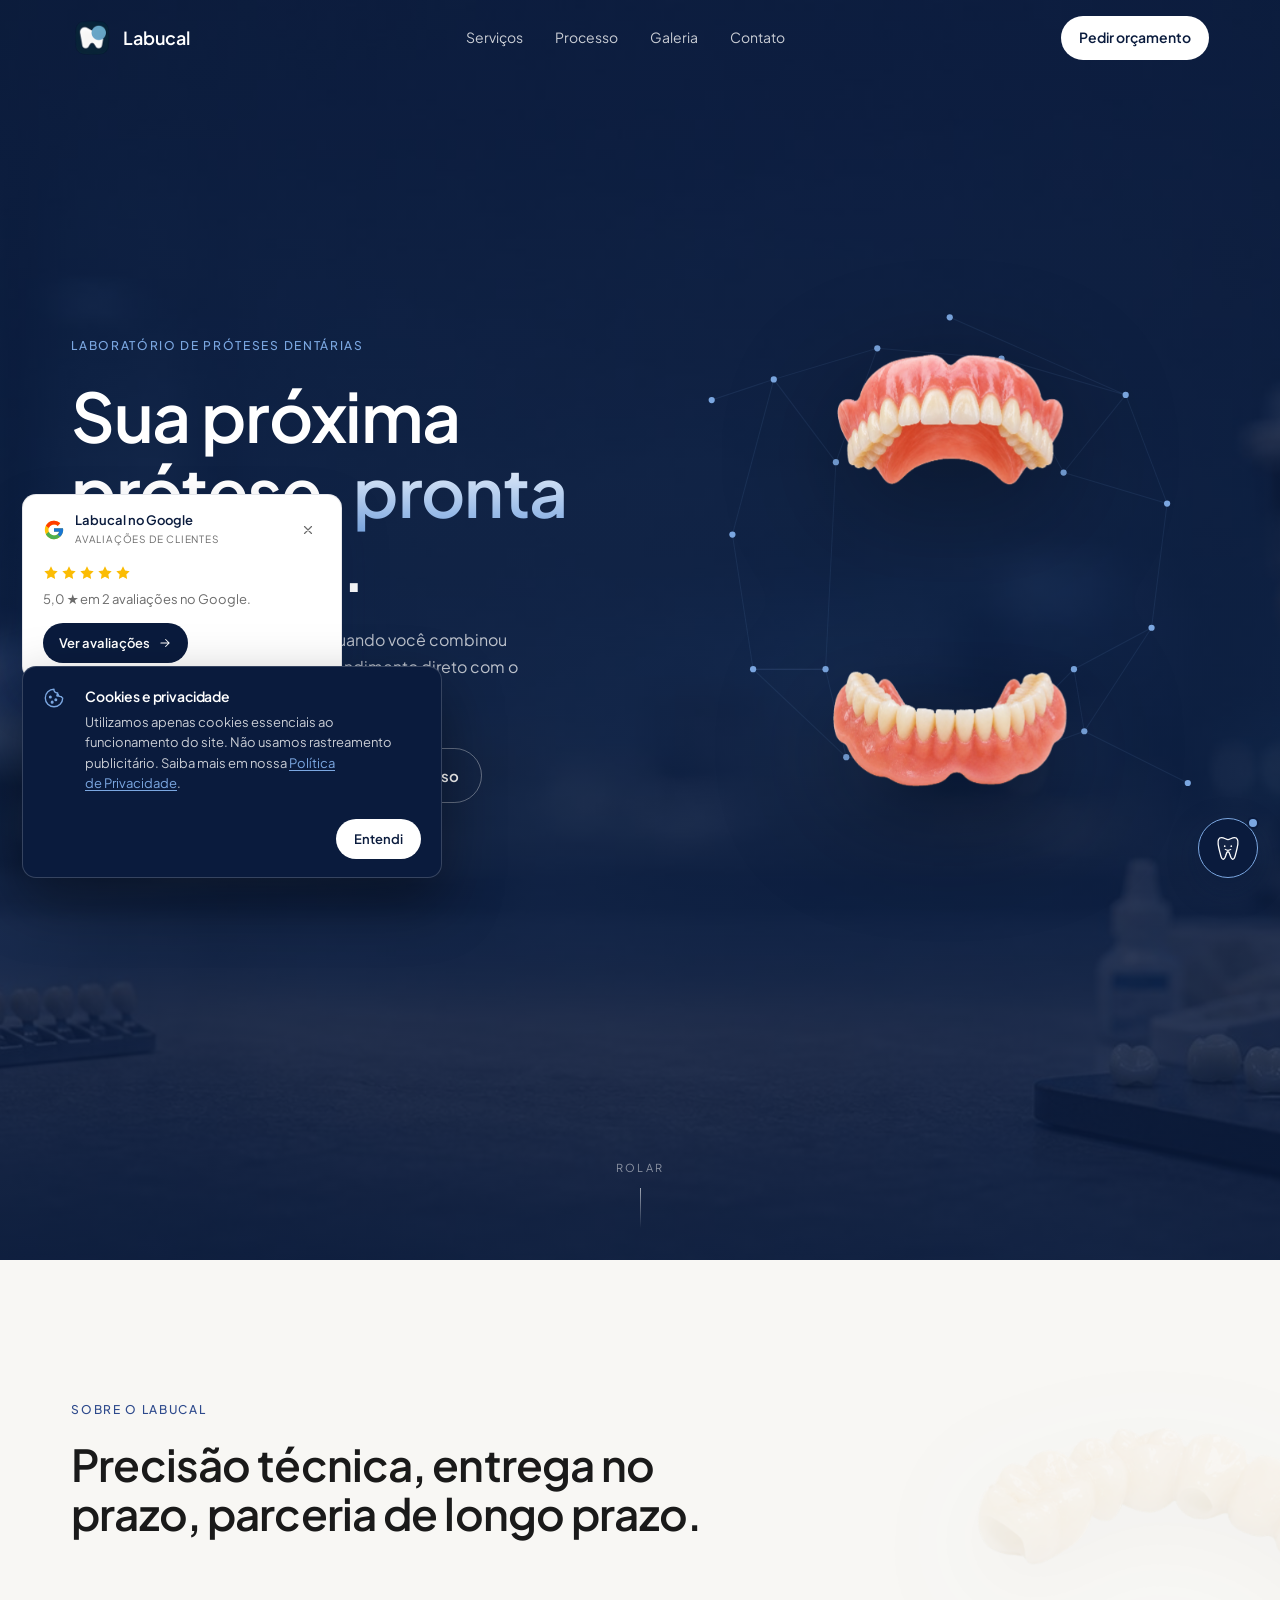
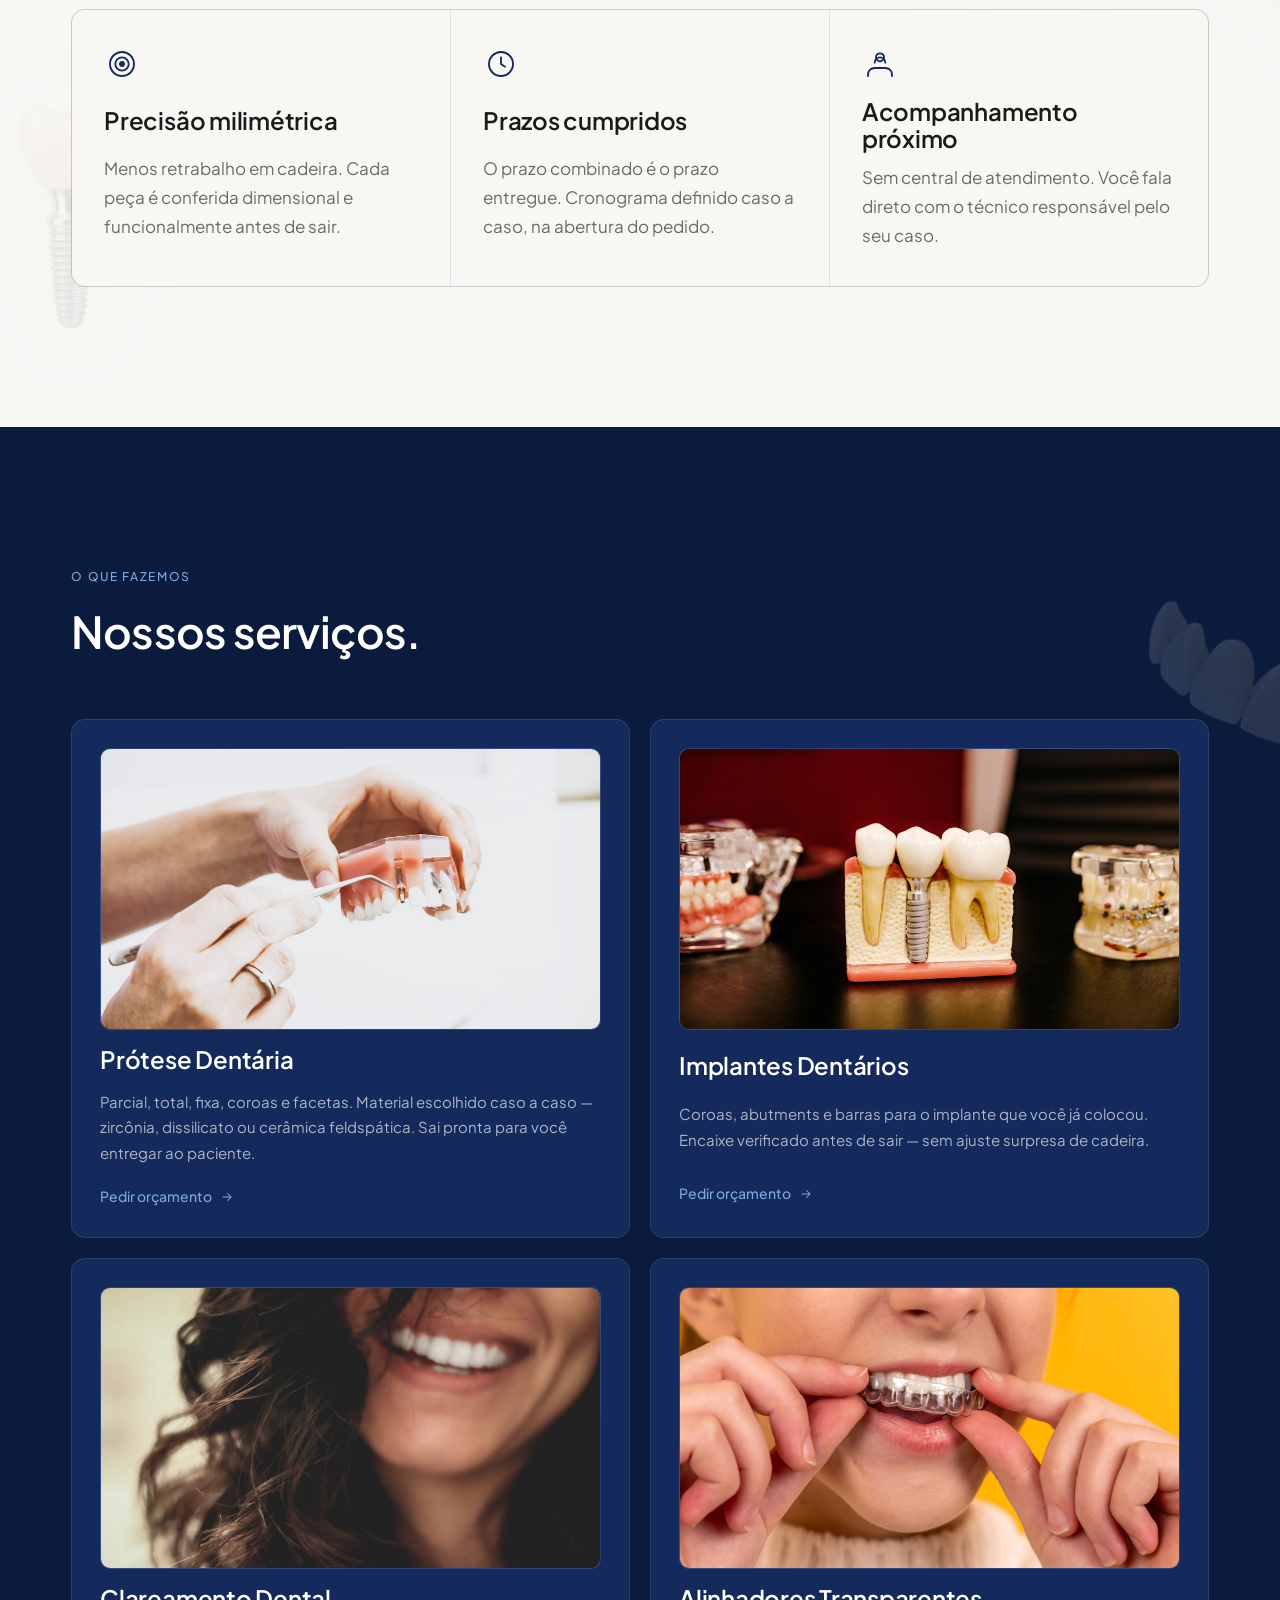
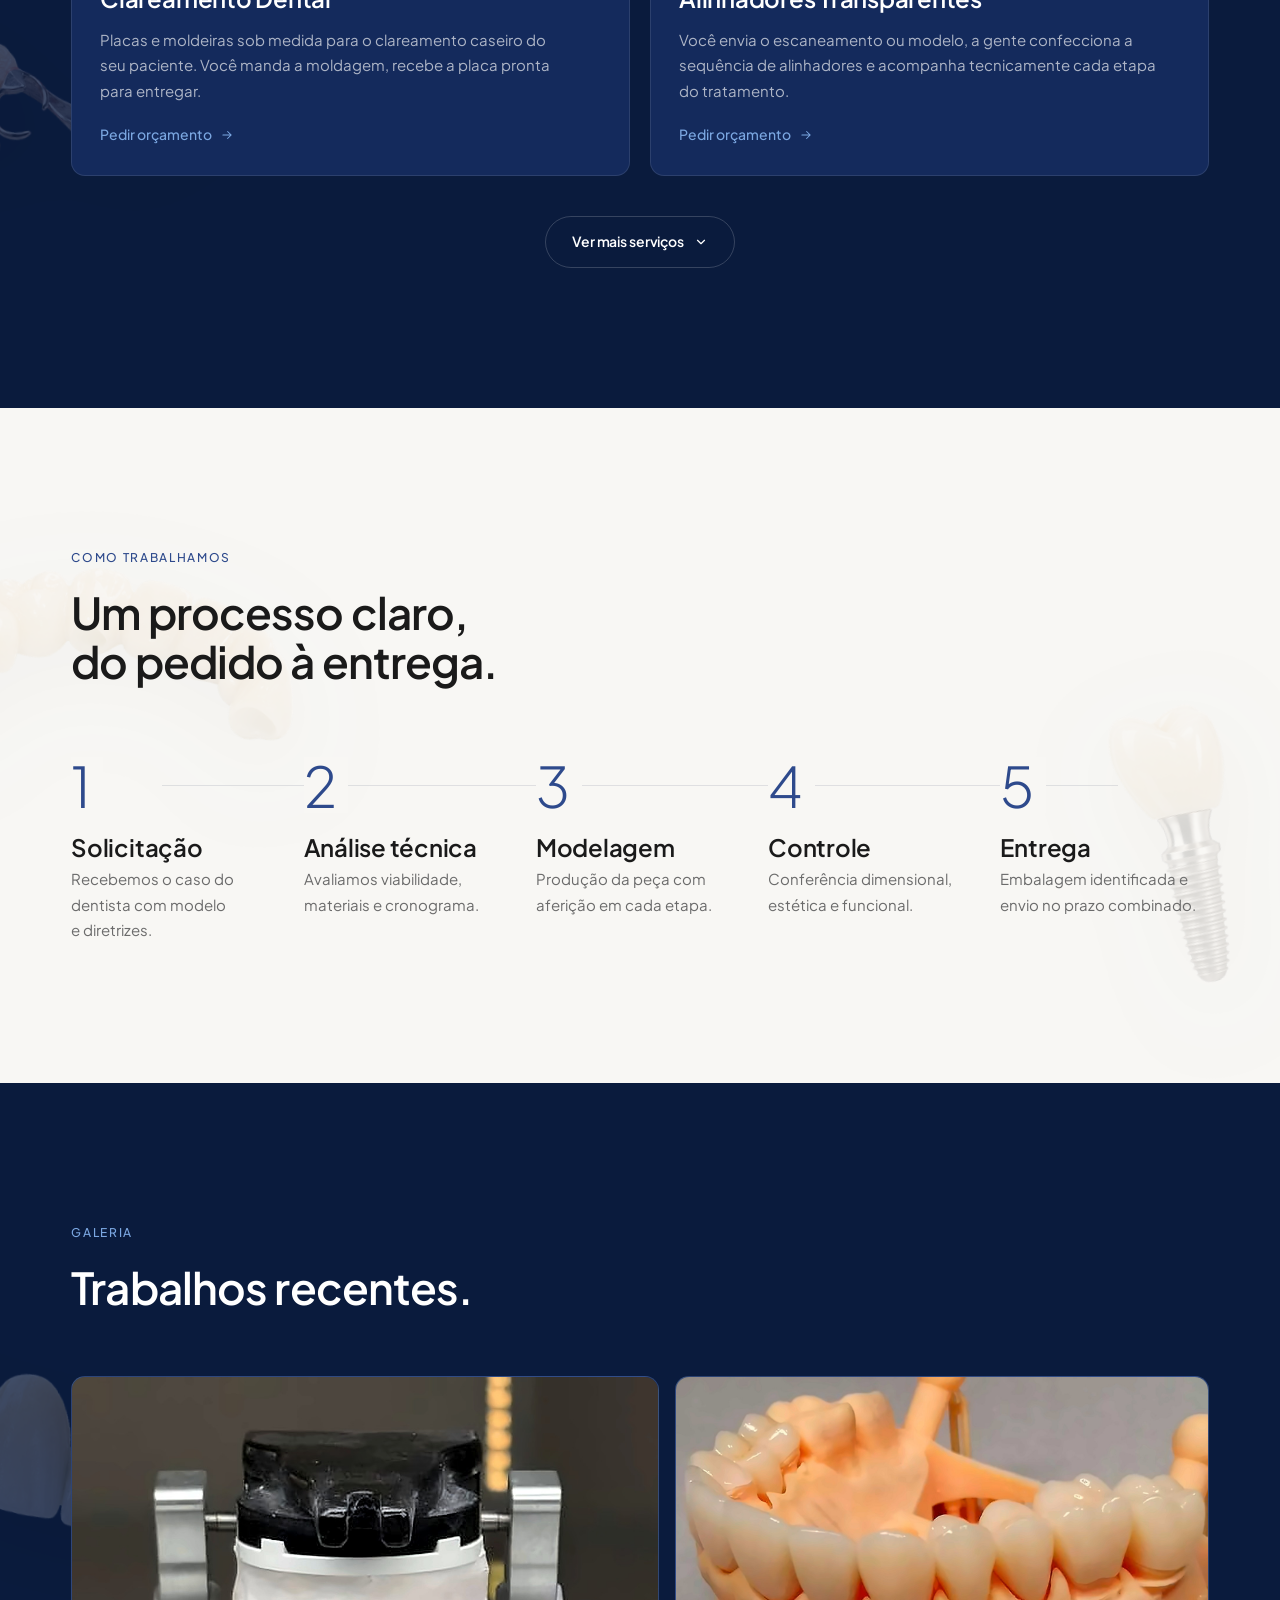
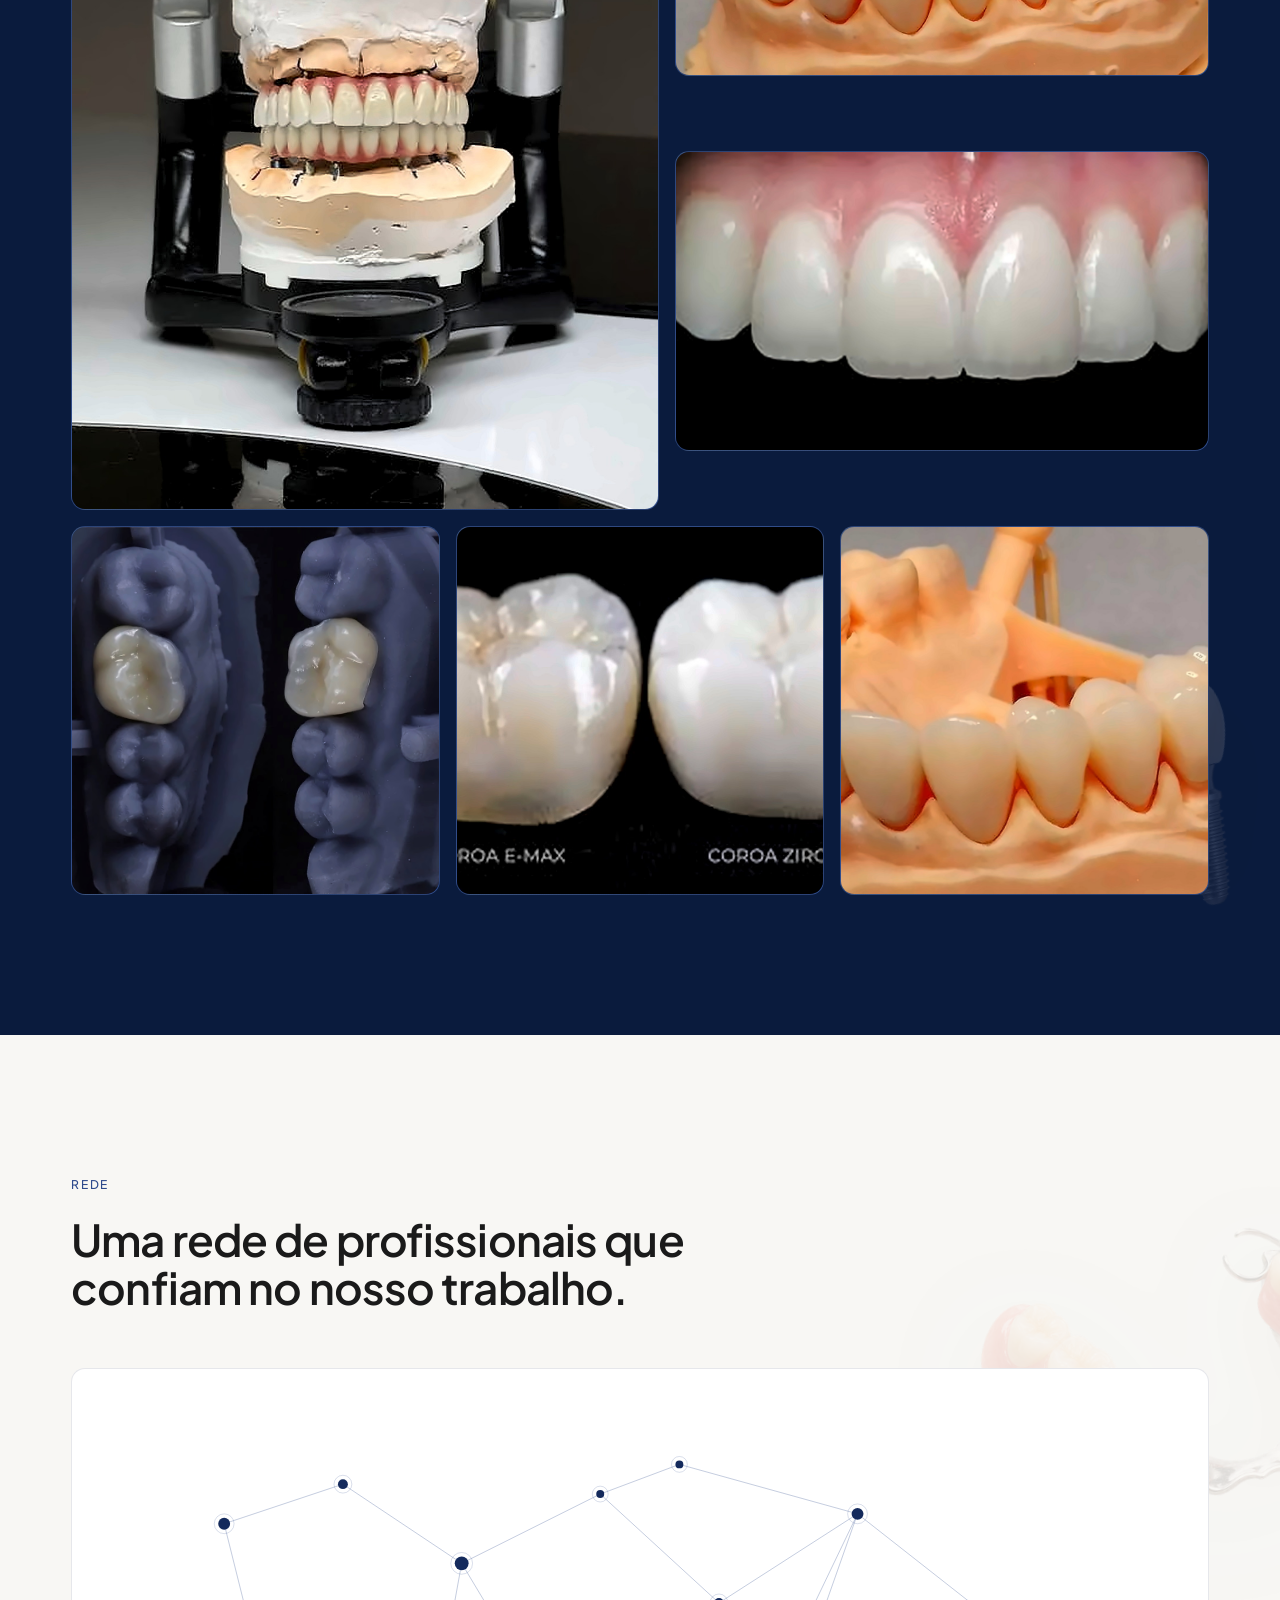
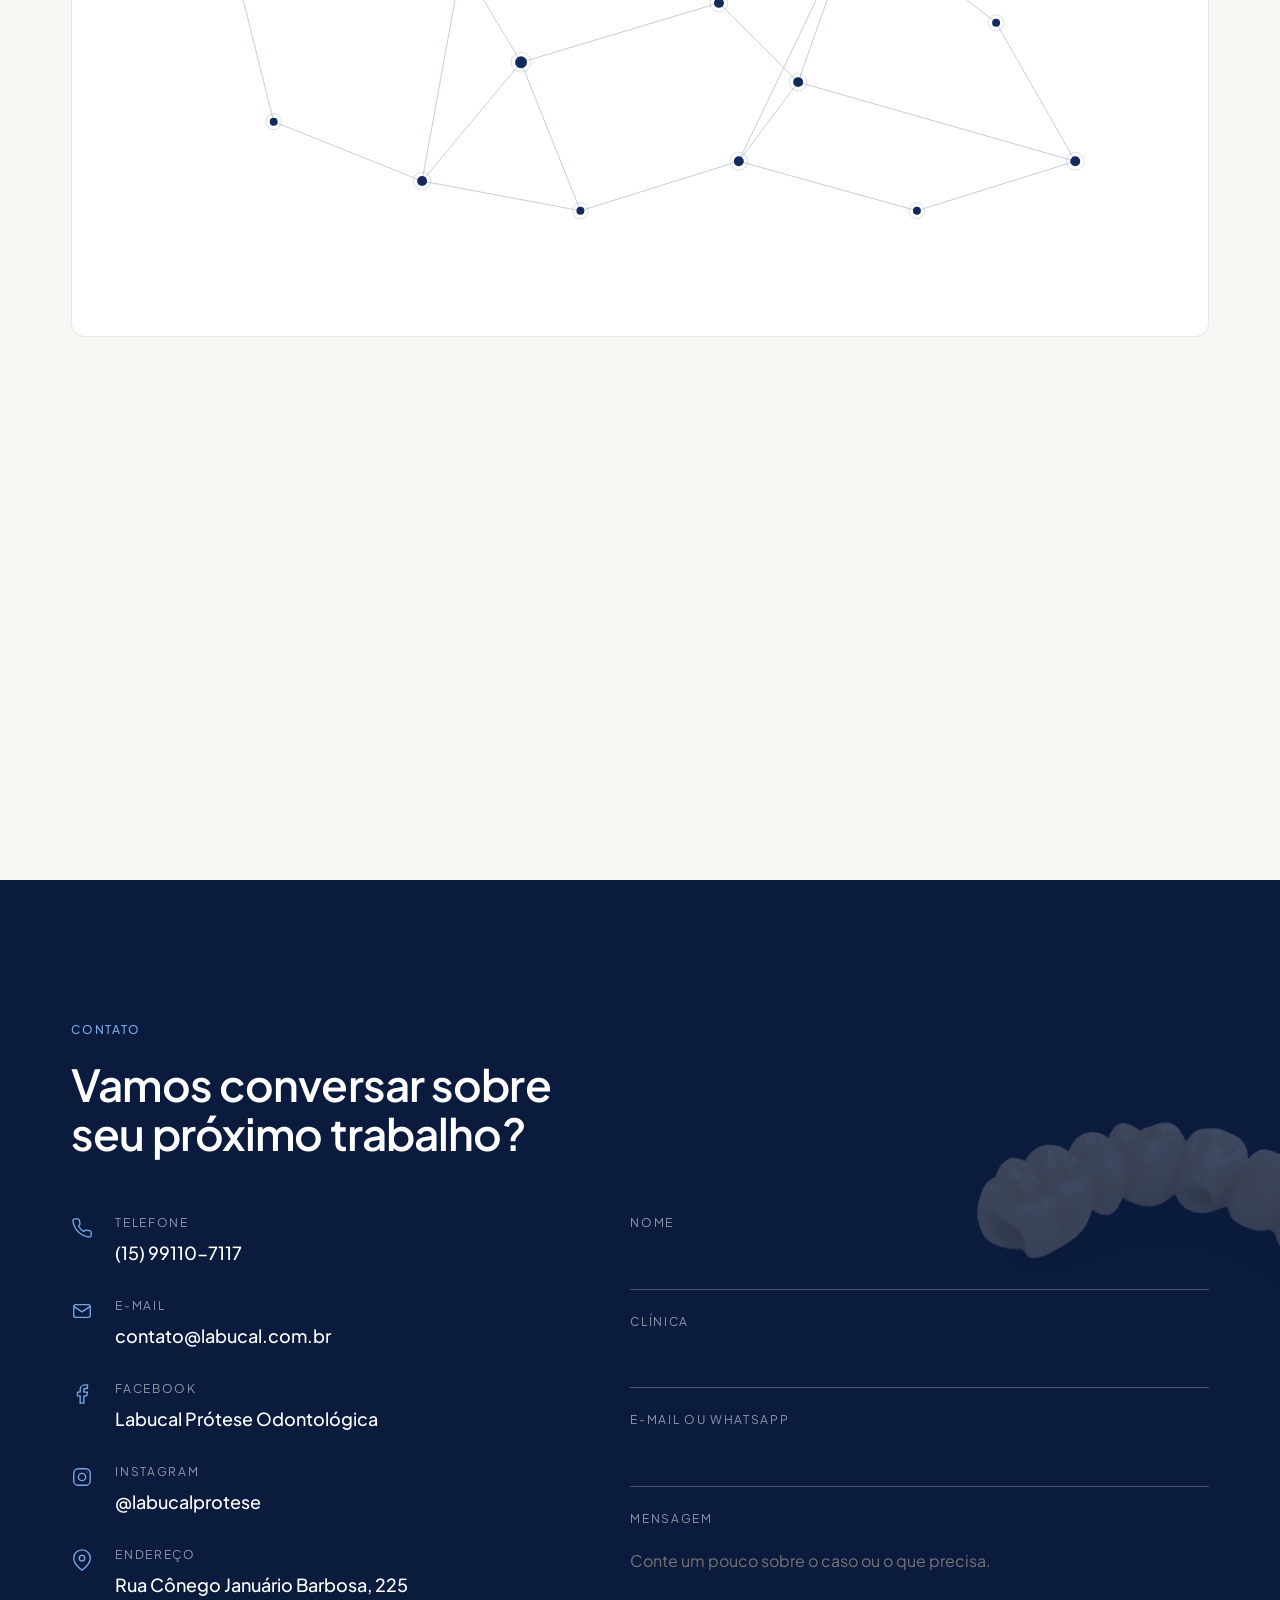
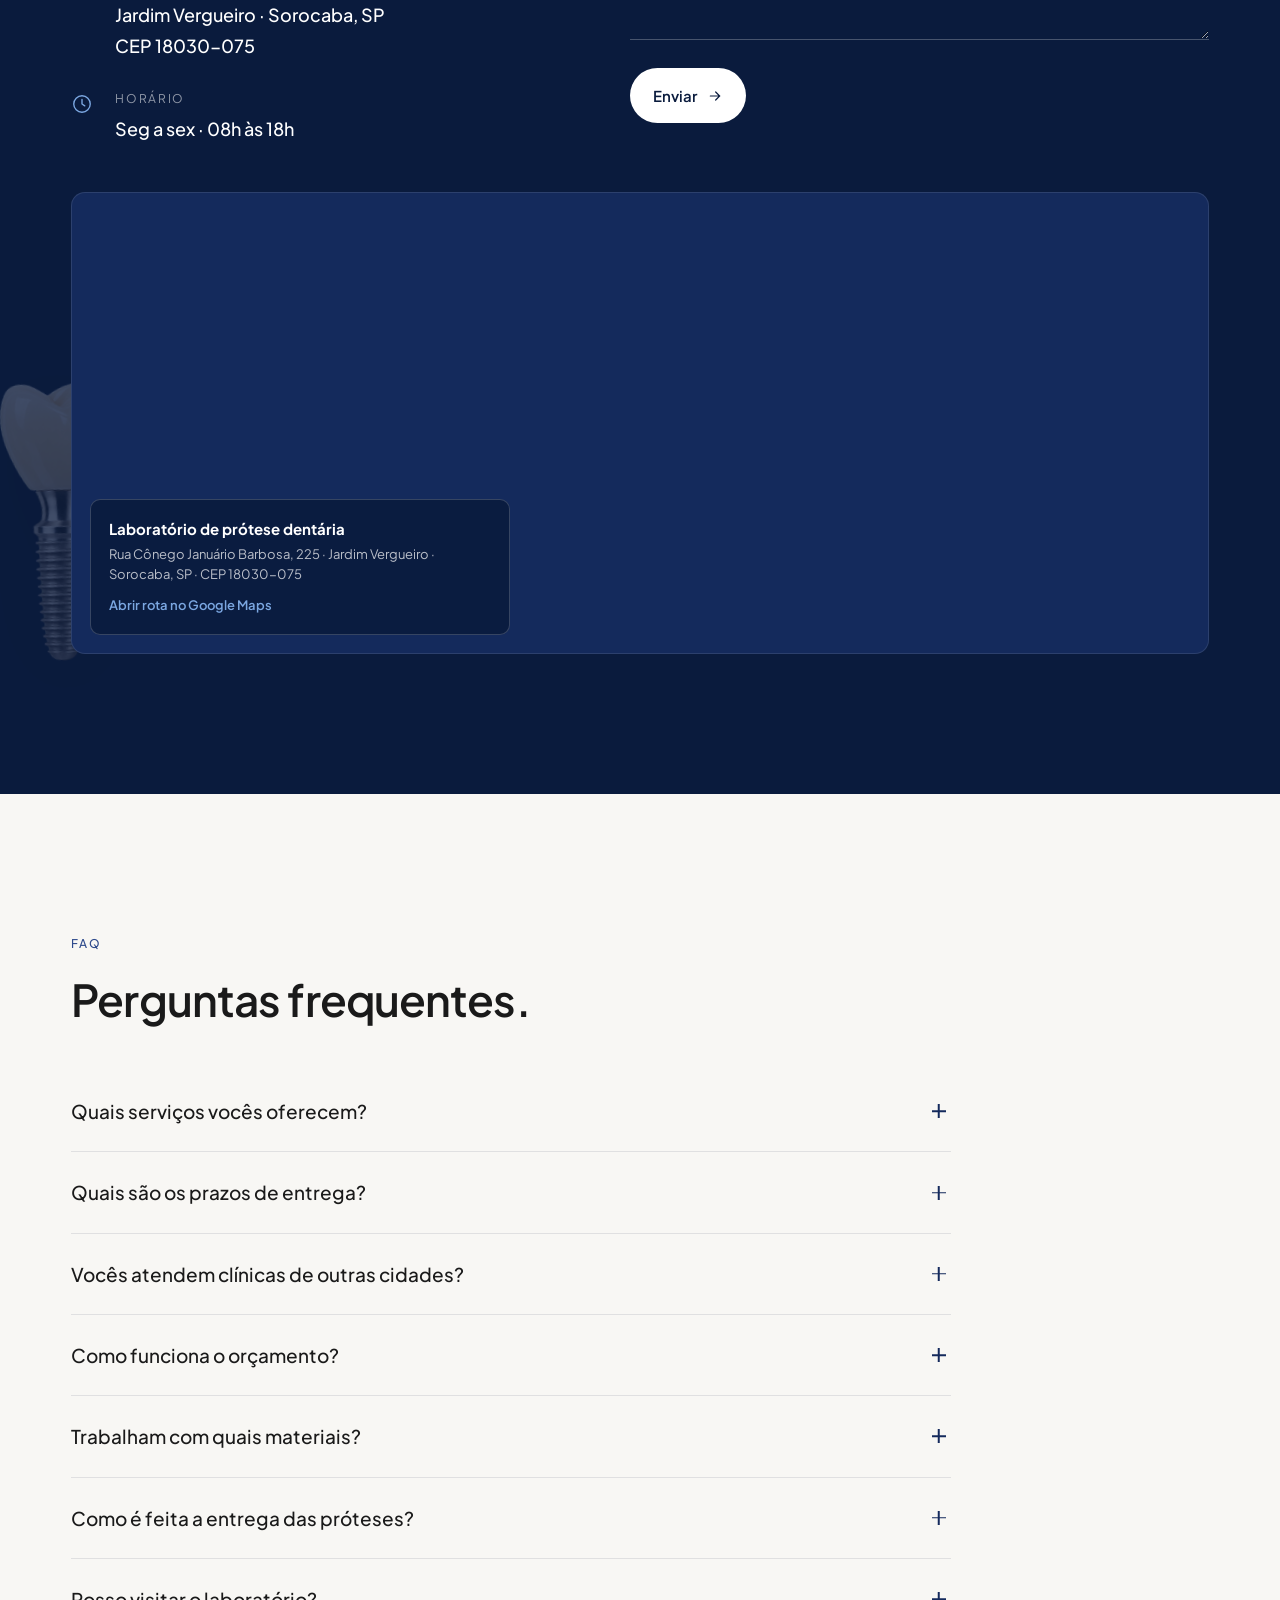
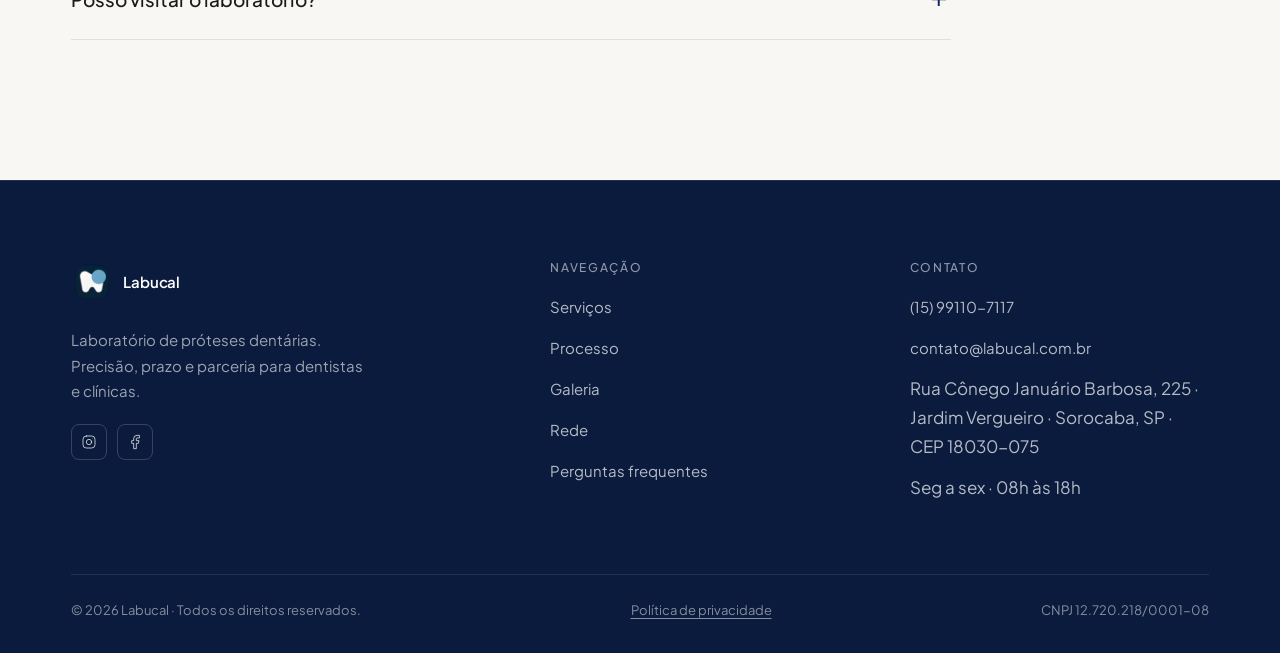
==== index.html @ 11da97c5 "style: afinar scrollbar da janela para 8px, discreto em fundo claro e escuro Co-Authored-By: Claude " ====
<!doctype html>
<html lang="pt-BR">
<head>
<meta charset="utf-8" />
<meta name="viewport" content="width=device-width, initial-scale=1" />
<title>Laboratório de Prótese Dentária em Sorocaba/SP | Labucal</title>
<meta name="description" content="Laboratório de prótese dentária em Sorocaba/SP. Próteses, implantes, clareamento e alinhadores transparentes para dentistas e clínicas. Prazos cumpridos e precisão milimétrica." />
<link rel="canonical" href="https://labucal.pages.dev/" />
<meta name="theme-color" content="#0A1B3D" />
<meta name="color-scheme" content="light" />

<link rel="preconnect" href="https://labucal-gemini-proxy.keanukeanom.workers.dev" crossorigin />

<!-- Open Graph -->
<meta property="og:type" content="website" />
<meta property="og:site_name" content="Labucal" />
<meta property="og:title" content="Laboratório de Prótese Dentária em Sorocaba/SP | Labucal" />
<meta property="og:description" content="Próteses, implantes, clareamento e alinhadores transparentes para dentistas e clínicas. Prazos cumpridos e precisão milimétrica." />
<meta property="og:url" content="https://labucal.pages.dev/" />
<meta property="og:image" content="https://labucal.pages.dev/assets/labucal-images/service-protese.jpg" />
<meta property="og:image:width" content="900" />
<meta property="og:image:height" content="600" />
<meta property="og:locale" content="pt_BR" />

<!-- Twitter Cards -->
<meta name="twitter:card" content="summary_large_image" />
<meta name="twitter:title" content="Laboratório de Prótese Dentária em Sorocaba/SP | Labucal" />
<meta name="twitter:description" content="Próteses, implantes, clareamento e alinhadores transparentes para dentistas e clínicas." />
<meta name="twitter:image" content="https://labucal.pages.dev/assets/labucal-images/service-protese.jpg" />

<!-- Structured data: LocalBusiness / Dental Laboratory -->
<script type="application/ld+json">
{
  "@context": "https://schema.org",
  "@type": ["MedicalBusiness", "ProfessionalService"],
  "name": "Labucal",
  "description": "Laboratório de prótese dentária em Sorocaba/SP. Próteses, implantes, clareamento e alinhadores transparentes para dentistas e clínicas.",
  "url": "https://labucal.pages.dev/",
  "logo": "https://labucal.pages.dev/assets/brand/labucal-logo-192.png",
  "image": "https://labucal.pages.dev/assets/labucal-images/service-protese.jpg",
  "telephone": "+55-15-99110-7117",
  "email": "contato@labucal.com.br",
  "address": {
    "@type": "PostalAddress",
    "streetAddress": "Rua Cônego Januário Barbosa, 225",
    "addressLocality": "Sorocaba",
    "addressRegion": "SP",
    "postalCode": "18030-075",
    "addressCountry": "BR"
  },
  "geo": {
    "@type": "GeoCoordinates",
    "latitude": -23.5084267,
    "longitude": -47.4584548
  },
  "openingHoursSpecification": [{
    "@type": "OpeningHoursSpecification",
    "dayOfWeek": ["Monday", "Tuesday", "Wednesday", "Thursday", "Friday"],
    "opens": "08:00",
    "closes": "18:00"
  }],
  "areaServed": [
    { "@type": "City", "name": "Sorocaba" },
    { "@type": "State", "name": "São Paulo" },
    { "@type": "Country", "name": "Brasil" }
  ],
  "sameAs": [
    "https://www.facebook.com/labucalprotese",
    "https://www.instagram.com/labucalprotese/"
  ],
  "aggregateRating": {
    "@type": "AggregateRating",
    "ratingValue": "5.0",
    "reviewCount": "2",
    "bestRating": "5",
    "worstRating": "1"
  }
}
</script>

<!-- Structured data: FAQPage -->
<script type="application/ld+json">
{
  "@context": "https://schema.org",
  "@type": "FAQPage",
  "mainEntity": [
    {
      "@type": "Question",
      "name": "Quais serviços vocês oferecem?",
      "acceptedAnswer": {
        "@type": "Answer",
        "text": "Prótese dentária (parcial, total e fixa, coroas e facetas), componentes protéticos sobre implantes já instalados, placas e moldeiras para clareamento caseiro, e alinhadores transparentes. Todos os serviços são executados sob prescrição do dentista. Atendemos exclusivamente profissionais autônomos (CPF) e clínicas (CNPJ) — não atendemos pacientes diretamente."
      }
    },
    {
      "@type": "Question",
      "name": "Quais são os prazos de entrega?",
      "acceptedAnswer": {
        "@type": "Answer",
        "text": "O prazo depende do tipo de serviço. Coroas unitárias saem em 5 a 7 dias úteis; reabilitações completas, entre 15 e 25 dias. Para alinhadores e placas de clareamento, definimos o cronograma após análise do caso. O prazo é sempre combinado caso a caso na abertura do pedido."
      }
    },
    {
      "@type": "Question",
      "name": "Vocês atendem clínicas de outras cidades?",
      "acceptedAnswer": {
        "@type": "Answer",
        "text": "Sim. Operamos a partir de Sorocaba, SP. Atendemos todo o estado e demais capitais brasileiras por logística rastreada, com seguro e prazo de envio acordado na abertura do pedido."
      }
    },
    {
      "@type": "Question",
      "name": "Como funciona o orçamento?",
      "acceptedAnswer": {
        "@type": "Answer",
        "text": "Após o envio do caso, retornamos em até 24h com proposta detalhada: material, etapas, prazo e valor. Sem custo de avaliação."
      }
    },
    {
      "@type": "Question",
      "name": "Trabalham com quais materiais?",
      "acceptedAnswer": {
        "@type": "Answer",
        "text": "Zircônia, dissilicato de lítio, cerâmica feldspática, resinas de alta performance e ligas metálicas certificadas. Indicamos o ideal para cada caso."
      }
    },
    {
      "@type": "Question",
      "name": "Como é feita a entrega das próteses?",
      "acceptedAnswer": {
        "@type": "Answer",
        "text": "Embalagem identificada com etiqueta do caso, transportadora parceira e código de rastreio enviado por WhatsApp. Em Sorocaba e região, entrega própria sob demanda."
      }
    },
    {
      "@type": "Question",
      "name": "Posso visitar o laboratório?",
      "acceptedAnswer": {
        "@type": "Answer",
        "text": "Claro. Recebemos profissionais com agendamento prévio para conhecer o espaço, os equipamentos e a equipe técnica."
      }
    }
  ]
}
</script>

<link rel="icon" href="assets/brand/favicon.ico" sizes="any" />
<link rel="icon" type="image/png" sizes="32x32" href="assets/brand/favicon-32.png" />
<link rel="apple-touch-icon" href="assets/brand/apple-touch-icon.png" />

<link rel="preconnect" href="https://fonts.googleapis.com" />
<link rel="preconnect" href="https://fonts.gstatic.com" crossorigin />
<link href="https://fonts.googleapis.com/css2?family=Plus+Jakarta+Sans:wght@400;500;600&display=swap" rel="stylesheet" />

<style>
  :root {
    --ink-900: #0A1B3D;   /* azul noche base */
    --ink-800: #142A5C;   /* azul profundo */
    --ink-600: #2E4A8C;   /* azul medio */
    --ink-300: #7BA7E1;   /* azul claro acento */
    --bone:    #F8F7F4;   /* blanco hueso */
    --white:   #FFFFFF;
    --text:    #1A1A1A;
    --muted:   #6B6B6B;

    --border-dark:  rgba(255,255,255,0.10);
    --border-dark-2: rgba(255,255,255,0.18);
    --border-light: rgba(10,27,61,0.10);

    --radius: 10px;
    --radius-lg: 14px;
    --shadow-card: 0 2px 12px rgba(0,0,0,0.04);

    --ease: cubic-bezier(.22,.61,.36,1);
    --t: 240ms;

    --container: 1240px;
    --gutter: clamp(20px, 4vw, 56px);
  }

  *, *::before, *::after { box-sizing: border-box; }
  html {
    scroll-behavior: smooth;
    /* Scrollbar da janela na paleta da marca (Firefox) */
    scrollbar-width: thin;
    scrollbar-color: var(--ink-600) transparent;
  }
  /* Scrollbar da janela na paleta da marca (WebKit / Chromium) */
  ::-webkit-scrollbar { width: 8px; height: 8px; }
  ::-webkit-scrollbar-track { background: transparent; }
  ::-webkit-scrollbar-button { display: none; width: 0; height: 0; }
  ::-webkit-scrollbar-thumb {
    background: var(--ink-600);
    border-radius: 999px;
    border: 2px solid transparent;
    background-clip: padding-box;
  }
  ::-webkit-scrollbar-thumb:hover { background: var(--ink-800); }
  body {
    margin: 0;
    font-family: "Plus Jakarta Sans", system-ui, sans-serif;
    font-weight: 400;
    font-size: 17px;
    line-height: 1.7;
    color: var(--text);
    background: var(--bone);
    -webkit-font-smoothing: antialiased;
    text-rendering: optimizeLegibility;
    -webkit-tap-highlight-color: transparent;
  }
  img, svg { display: block; max-width: 100%; }
  img { height: auto; }
  a { color: inherit; text-decoration: none; touch-action: manipulation; }
  button { font: inherit; cursor: pointer; border: 0; background: none; color: inherit; touch-action: manipulation; }

  /* Focus visible */
  :focus-visible {
    outline: 2px solid var(--ink-300);
    outline-offset: 2px;
    border-radius: 4px;
    scroll-margin-block-start: 90px;
  }

  /* Skip link (WCAG 2.4.1 Bypass Blocks) */
  .skip-link {
    position: absolute;
    inset-block-start: -64px;
    inset-inline-start: 12px;
    z-index: 100;
    background: var(--ink-900);
    color: white;
    padding: 10px 16px;
    border-radius: 8px;
    font-size: 14px;
    font-weight: 600;
    text-decoration: none;
    transition: inset-block-start var(--t) var(--ease);
  }
  .skip-link:focus-visible {
    inset-block-start: 12px;
    outline-offset: 4px;
  }

  /* Type scale */
  h1, h2, h3, h4 { margin: 0; font-weight: 600; line-height: 1.1; letter-spacing: -0.02em; }
  h1 { font-size: clamp(36px, 6vw, 68px); font-weight: 600; }
  h2 { font-size: clamp(28px, 4.2vw, 44px); }
  h3 { font-size: clamp(20px, 2vw, 24px); letter-spacing: -0.01em; }
  p  { margin: 0; text-wrap: pretty; }

  .overline {
    display: inline-block;
    font-size: 12px;
    font-weight: 500;
    letter-spacing: 0.14em;
    text-transform: uppercase;
    color: var(--ink-600);
  }
  .dark .overline { color: var(--ink-300); }

  .container {
    max-width: var(--container);
    margin: 0 auto;
    padding-left: var(--gutter);
    padding-right: var(--gutter);
  }

  section { position: relative; }
  section[id] { scroll-margin-top: 80px; }
  section.with-prosthesis {
    overflow: hidden;
  }
  section.with-prosthesis > .container {
    position: relative;
    z-index: 1;
  }
  .pad {
    padding-top: clamp(72px, 11vw, 140px);
    padding-bottom: clamp(72px, 11vw, 140px);
  }
  .dark  { background: var(--ink-900); color: var(--white); }
  .light { background: var(--bone);    color: var(--text); }
  .dark .muted { color: rgba(255,255,255,0.65); }
  .light .muted { color: var(--muted); }

  .section-prosthesis {
    --from-x: 0px;
    --from-y: 0px;
    --from-rot: 0deg;
    --to-x: 0px;
    --to-y: 0px;
    --to-rot: 0deg;
    --scroll-x: 0px;
    --scroll-y: 0px;
    --scroll-rot: 0deg;
    --scroll-scale: 0.94;
    --decor-opacity: 0.16;
    position: absolute;
    width: clamp(280px, 38vw, 600px);
    pointer-events: none;
    z-index: 0;
    opacity: 0;
    transform: translate3d(calc(var(--from-x) + var(--scroll-x)), calc(var(--from-y) + var(--scroll-y)), 0) rotate(calc(var(--from-rot) + var(--scroll-rot))) scale(var(--scroll-scale));
    transition: opacity 900ms var(--ease), transform 120ms linear;
    filter: drop-shadow(0 28px 45px rgba(10,27,61,0.18));
  }
  .section-prosthesis.in {
    opacity: var(--decor-opacity);
    transform: translate3d(calc(var(--to-x) + var(--scroll-x)), calc(var(--to-y) + var(--scroll-y)), 0) rotate(calc(var(--to-rot) + var(--scroll-rot))) scale(var(--scroll-scale));
  }
  .dark .section-prosthesis { --decor-opacity: 0.22; filter: drop-shadow(0 28px 50px rgba(0,0,0,0.35)); }
  .light .section-prosthesis { --decor-opacity: 0.15; }
  .section-prosthesis.decor-right {
    right: max(-120px, -7vw);
    top: 8%;
    --from-x: 120px;
    --from-rot: 12deg;
    --to-rot: -5deg;
  }
  .section-prosthesis.decor-left {
    left: max(-140px, -8vw);
    bottom: 8%;
    --from-x: -120px;
    --from-rot: -13deg;
    --to-rot: 5deg;
  }
  .section-prosthesis.decor-high {
    top: 10%;
    bottom: auto;
  }
  .section-prosthesis.decor-low {
    top: auto;
    bottom: 4%;
  }
  .section-prosthesis.decor-open {
    width: clamp(340px, 46vw, 700px);
  }
  .section-prosthesis.decor-slim {
    width: clamp(190px, 27vw, 430px);
  }
  .section-prosthesis.decor-small {
    width: clamp(170px, 22vw, 340px);
    --decor-opacity: 0.1;
  }
  .dark .section-prosthesis.decor-small { --decor-opacity: 0.15; }
  .section-prosthesis.decor-left.decor-small {
    left: max(-90px, -5vw);
  }
  .section-prosthesis.decor-right.decor-small {
    right: max(-90px, -5vw);
  }

  /* ---------- Nav ---------- */
  .nav {
    position: fixed; top: 0; left: 0; right: 0; z-index: 50;
    transition: background var(--t) var(--ease), backdrop-filter var(--t) var(--ease), border-color var(--t) var(--ease);
    border-bottom: 1px solid transparent;
  }
  .nav.scrolled {
    background: rgba(10,27,61,0.82);
    backdrop-filter: saturate(140%) blur(12px);
    -webkit-backdrop-filter: saturate(140%) blur(12px);
    border-bottom-color: var(--border-dark);
  }
  .nav-inner {
    height: 76px;
    display: flex; align-items: center; justify-content: space-between;
    color: var(--white);
  }
  .logo {
    display: inline-flex; align-items: center; gap: 10px;
    font-weight: 600; letter-spacing: -0.01em; font-size: 18px;
  }
  .logo-img {
    width: 42px; height: 42px;
    border-radius: 10px;
    object-fit: contain;
    flex: 0 0 auto;
  }
  .nav-links { display: flex; align-items: center; gap: 32px; }
  .nav-links a {
    font-size: 14px; opacity: 0.78; transition: opacity var(--t) var(--ease);
  }
  .nav-links a:hover { opacity: 1; }
  .nav-cta {
    background: var(--white); color: var(--ink-900);
    padding: 10px 18px; border-radius: 999px; font-weight: 600; font-size: 14px;
    transition: transform var(--t) var(--ease), background var(--t) var(--ease);
  }
  .nav-cta:hover { transform: translateY(-1px); background: color-mix(in oklch, var(--bone), black 5%); }

  .hamburger {
    display: none;
    width: 40px; height: 40px; border-radius: 8px;
    align-items: center; justify-content: center;
    border: 1px solid var(--border-dark-2);
  }
  .hamburger span { display: block; width: 18px; height: 1.5px; background: white; position: relative; }
  .hamburger span::before, .hamburger span::after {
    content: ""; position: absolute; left: 0; right: 0; height: 1.5px; background: white;
  }
  .hamburger span::before { top: -6px; }
  .hamburger span::after  { top: 6px; }

  /* Mobile menu */
  .mobile-menu {
    position: fixed; inset: 0; background: var(--ink-900); z-index: 60;
    display: none; flex-direction: column; padding: 100px var(--gutter) 40px;
    color: white;
  }
  .mobile-menu.open { display: flex; }
  .mobile-menu a { font-size: 28px; padding: 18px 0; border-bottom: 1px solid var(--border-dark); font-weight: 500; }
  .mobile-menu .nav-cta { margin-top: 28px; text-align: center; width: 100%; padding: 16px; }
  .mobile-close {
    position: absolute; top: 22px; right: var(--gutter);
    width: 40px; height: 40px; border-radius: 8px; border: 1px solid var(--border-dark-2);
    display: grid; place-items: center;
  }

  /* ---------- Hero ---------- */
  .hero {
    min-height: 140vh; min-height: 140svh;
    padding-top: 120px;
    padding-bottom: 80px;
    background: var(--ink-900);
    color: white;
    overflow: hidden;
    position: relative;
  }
  .hero-bg {
    position: absolute; inset: 0; pointer-events: none;
    background:
      linear-gradient(rgba(10,27,61,0.68), rgba(10,27,61,0.82)),
      url("assets/labucal-images/hero-lab-bg.jpg") center / cover no-repeat,
      radial-gradient(60% 50% at 80% 30%, rgba(46,74,140,0.35), transparent 70%),
      radial-gradient(40% 40% at 10% 80%, rgba(46,74,140,0.18), transparent 70%);
  }
  .hero-grid {
    position: sticky;
    top: 96px;
    display: grid; grid-template-columns: minmax(0, 1.05fr) minmax(0, 1fr);
    gap: clamp(40px, 6vw, 96px);
    align-items: center;
    min-height: calc(100vh - 200px);
    min-height: calc(100svh - 200px);
  }
  .hero h1 {
    margin-top: 20px;
    max-width: 16ch;
    text-wrap: balance;
  }
  .hero h1 em {
    font-style: normal;
    background: linear-gradient(180deg, var(--white) 0%, var(--ink-300) 100%);
    -webkit-background-clip: text;
    background-clip: text;
    color: transparent;
  }
  .hero p.lead {
    margin-top: 24px;
    color: rgba(255,255,255,0.72);
    max-width: 46ch;
    font-size: clamp(16px, 1.2vw, 18px);
  }
  .hero-ctas { margin-top: 40px; display: flex; gap: 14px; flex-wrap: wrap; }
  .btn {
    display: inline-flex; align-items: center; gap: 10px;
    padding: 14px 22px; border-radius: 999px;
    font-weight: 600; font-size: 15px;
    transition: transform var(--t) var(--ease), background var(--t) var(--ease), border-color var(--t) var(--ease), color var(--t) var(--ease);
    border: 1px solid transparent;
  }
  .btn-primary { background: var(--white); color: var(--ink-900); }
  .btn-primary:hover { transform: translateY(-1px); background: color-mix(in oklch, var(--bone), black 5%); }
  .btn-ghost { color: white; border-color: rgba(255,255,255,0.35); }
  .btn-ghost:hover { border-color: white; background: rgba(255,255,255,0.06); }
  .btn-dark { background: var(--ink-900); color: white; }
  .btn-dark:hover { transform: translateY(-1px); background: color-mix(in oklch, var(--ink-900), black 15%); }

  /* Constellation */
  .constellation-wrap {
    position: relative;
    aspect-ratio: 1 / 1.05;
    width: 100%;
    max-width: 560px;
    margin-left: auto;
  }
  .constellation-wrap svg { width: 100%; height: 100%; overflow: visible; }
  .prosthesis {
    position: absolute; inset: 22% 22% 22% 22%;
    display: grid; place-items: center;
    color: rgba(255,255,255,0.92);
    filter: drop-shadow(0 30px 60px rgba(0,0,0,0.4));
  }
  .prosthesis svg,
  .prosthesis img { width: 100%; height: 100%; object-fit: contain; }
  .prosthesis.assembly {
    --prosthesis-progress: 0;
    --prosthesis-upper-y: -150px;
    --prosthesis-lower-y: 170px;
    --prosthesis-scale: 0.86;
    isolation: isolate;
  }
  .prosthesis.assembly img {
    position: absolute;
    inset: 0;
    will-change: transform;
    transition: transform 80ms linear;
  }
  .prosthesis-part.upper {
    transform: translate3d(0, var(--prosthesis-upper-y), 0) scale(var(--prosthesis-scale));
    transform-origin: 50% 72%;
    z-index: 2;
  }
  .prosthesis-part.lower {
    transform: translate3d(0, var(--prosthesis-lower-y), 0) scale(var(--prosthesis-scale));
    transform-origin: 50% 28%;
    z-index: 1;
  }

  /* dot pulse */
  @keyframes pulse {
    0%, 100% { opacity: 0.4; r: 2.4; }
    50%      { opacity: 1;   r: 3.6; }
  }
  @keyframes lineFlow {
    0%, 100% { opacity: 0.18; }
    50%      { opacity: 0.55; }
  }
  @media (prefers-reduced-motion: no-preference) {
    .star { animation: pulse 4s var(--ease) infinite; transform-box: fill-box; transform-origin: center; }
    .link { animation: lineFlow 6s var(--ease) infinite; }
  }

  .scroll-cue {
    position: absolute; left: 50%; bottom: 32px; transform: translateX(-50%);
    display: flex; flex-direction: column; align-items: center; gap: 10px;
    color: rgba(255,255,255,0.5);
    font-size: 11px; letter-spacing: 0.2em; text-transform: uppercase;
  }
  .scroll-cue .line {
    width: 1px; height: 40px;
    background: linear-gradient(to bottom, rgba(255,255,255,0.6), transparent);
    position: relative; overflow: hidden;
  }
  .scroll-cue .line::after {
    content: ""; position: absolute; top: -40px; left: 0; right: 0; height: 14px;
    background: linear-gradient(to bottom, transparent, white);
    animation: scrollDot 2.4s var(--ease) infinite;
  }
  @keyframes scrollDot {
    0%   { transform: translateY(0); opacity: 0; }
    30%  { opacity: 1; }
    100% { transform: translateY(60px); opacity: 0; }
  }

  /* ---------- Value prop ---------- */
  .section-head {
    display: grid; gap: 20px;
    max-width: 800px;
  }
  .section-head h2 { text-wrap: balance; max-width: 22ch; }
  .pillars {
    margin-top: 72px;
    display: grid; grid-template-columns: repeat(3, 1fr); gap: 1px;
    background: var(--border-light);
    border: 1px solid var(--border-light);
    border-radius: var(--radius-lg);
    overflow: hidden;
  }
  .pillar {
    background: var(--bone);
    padding: 36px 32px;
    display: grid; gap: 12px;
    transition: background var(--t) var(--ease);
  }
  .pillar:hover { background: var(--white); }
  .pillar .icon {
    width: 36px; height: 36px;
    color: var(--ink-800);
    display: grid; place-items: center;
    margin-bottom: 4px;
  }
  .pillar h3 { font-weight: 600; }
  .pillar p { color: var(--muted); }

  /* ---------- Services ---------- */
  .services-grid {
    margin-top: 64px;
    display: grid; grid-template-columns: repeat(2, 1fr); gap: 20px;
  }
  .service {
    background: var(--ink-800);
    border: 1px solid var(--border-dark);
    border-radius: var(--radius-lg);
    padding: 28px;
    transition: transform var(--t) var(--ease), border-color var(--t) var(--ease), background var(--t) var(--ease);
    display: grid; gap: 16px;
  }
  .service:hover {
    transform: translateY(-4px);
    border-color: rgba(123,167,225,0.45);
    background: color-mix(in oklch, var(--ink-800), white 8%);
  }
  .service-thumb {
    aspect-ratio: 16/9;
    background:
      radial-gradient(100% 100% at 0% 0%, rgba(123,167,225,0.18), transparent 60%),
      linear-gradient(135deg, #0E2350 0%, #1B3A7E 100%);
    border-radius: 10px;
    position: relative;
    overflow: hidden;
    border: 1px solid var(--border-dark);
  }
  .service-thumb svg {
    position: absolute; inset: 0; margin: auto;
    width: 56%; opacity: 0.85;
  }
  .service-thumb img,
  .g-item .ph img {
    width: 100%;
    height: 100%;
    object-fit: cover;
  }
  .service-thumb img { position: absolute; inset: 0; }
  .service h3 { font-weight: 600; }
  .service p { color: rgba(255,255,255,0.65); font-size: 15px; }
  .service .more {
    display: inline-flex; align-items: center; gap: 8px;
    color: var(--ink-300); font-weight: 500; font-size: 14px;
    margin-top: 4px;
    transition: gap var(--t) var(--ease);
  }
  .service:hover .more { gap: 12px; }

  /* ---------- Toggle de serviços extras ---------- */
  .services-toggle-wrap {
    margin-top: 40px;
    display: flex; justify-content: center;
  }
  .services-toggle {
    display: inline-flex; align-items: center; gap: 10px;
    background: transparent;
    border: 1px solid var(--border-dark-2);
    color: white;
    padding: 13px 26px;
    border-radius: 999px;
    font-weight: 600; font-size: 14px;
    letter-spacing: -0.01em;
    transition: background var(--t) var(--ease), border-color var(--t) var(--ease), transform var(--t) var(--ease);
  }
  .services-toggle:hover {
    background: rgba(255,255,255,0.04);
    border-color: rgba(123,167,225,0.45);
    transform: translateY(-1px);
  }
  .services-toggle-chevron { transition: transform var(--t) var(--ease); }
  .services-toggle[aria-expanded="true"] .services-toggle-chevron { transform: rotate(180deg); }
  .services-toggle-less { display: none; }
  .services-toggle[aria-expanded="true"] .services-toggle-more { display: none; }
  .services-toggle[aria-expanded="true"] .services-toggle-less { display: inline; }

  .services-extra { margin-top: 24px; }
  .services-extra[hidden] { display: none; }
  @media (prefers-reduced-motion: no-preference) {
    .services-extra:not([hidden]) {
      animation: servicesFadeIn 400ms var(--ease);
    }
  }
  @keyframes servicesFadeIn {
    from { opacity: 0; transform: translateY(8px); }
    to   { opacity: 1; transform: translateY(0); }
  }

  /* ---------- Process ---------- */
  .process {
    margin-top: 72px;
    position: relative;
  }
  .process-track {
    display: grid; grid-template-columns: repeat(5, 1fr); gap: 24px;
    position: relative;
  }
  .process-line {
    position: absolute; top: 28px; left: 8%; right: 8%; height: 1px;
    background: var(--border-light);
  }
  .process-line .fill {
    position: absolute; left: 0; top: 0; bottom: 0;
    background: var(--ink-600);
    width: 0%; transition: width 600ms var(--ease);
  }
  .step { position: relative; }
  .step .num {
    font-size: 56px; font-weight: 300; color: var(--ink-600);
    line-height: 1; letter-spacing: -0.04em;
    background: var(--bone); padding-right: 14px; display: inline-block;
  }
  .step h3 { margin-top: 18px; font-weight: 600; }
  .step p  { margin-top: 6px; color: var(--muted); font-size: 15px; }

  /* ---------- Gallery ---------- */
  .gallery {
    margin-top: 64px;
    display: grid;
    grid-template-columns: 1.1fr 1fr;
    grid-template-rows: auto auto;
    gap: 16px;
  }
  .g-item {
    position: relative; overflow: hidden;
    border-radius: var(--radius-lg);
    border: 1px solid var(--border-dark);
    background:
      radial-gradient(120% 80% at 0% 0%, rgba(123,167,225,0.22), transparent 60%),
      linear-gradient(135deg, #0E2350 0%, #1B3A7E 100%);
    cursor: pointer;
  }
  .g-item .ph {
    position: absolute; inset: 0;
    display: grid; place-items: center;
    color: rgba(255,255,255,0.55);
    transition: transform 600ms var(--ease), opacity var(--t) var(--ease);
  }
  .g-item:hover .ph { transform: scale(1.04); }
  .g-item .overlay {
    position: absolute; inset: 0;
    background: linear-gradient(to top, rgba(10,27,61,0.85) 0%, transparent 60%);
    opacity: 0; transition: opacity var(--t) var(--ease);
    display: flex; align-items: flex-end; padding: 22px;
    color: white;
  }
  .g-item:hover .overlay { opacity: 1; }
  .g-item .overlay .label { font-weight: 500; font-size: 15px; }
  .g-item .overlay .sub { font-size: 12px; opacity: 0.7; letter-spacing: 0.08em; text-transform: uppercase; }
  .g-tall { grid-row: span 2; aspect-ratio: 4 / 5; }
  .g-wide { aspect-ratio: 16 / 9; }
  .g-square { aspect-ratio: 1 / 1; }

  .gallery-row2 {
    margin-top: 16px;
    display: grid; grid-template-columns: 1fr 1fr 1fr; gap: 16px;
  }

  /* ---------- Network constellation ---------- */
  .network-wrap {
    margin-top: 56px;
    position: relative;
    border: 1px solid var(--border-light);
    background: var(--white);
    border-radius: var(--radius-lg);
    padding: 36px;
    aspect-ratio: 16/8;
    overflow: hidden;
  }
  .network-wrap svg { width: 100%; height: 100%; }
  .net-star { cursor: pointer; transition: r var(--t) var(--ease); }
  .net-star:hover { r: 8; }
  .tooltip {
    position: absolute; pointer-events: none; opacity: 0;
    transform: translate(-50%, calc(-100% - 12px));
    background: var(--ink-900); color: white;
    padding: 6px 10px; border-radius: 6px;
    font-size: 12px; white-space: nowrap;
    transition: opacity var(--t) var(--ease);
    z-index: 3;
  }
  .tooltip::after {
    content: ""; position: absolute; left: 50%; bottom: -4px;
    width: 8px; height: 8px; background: var(--ink-900);
    transform: translateX(-50%) rotate(45deg);
  }

  .testimonials {
    margin-top: 56px;
    display: grid; grid-template-columns: repeat(3, 1fr); gap: 20px;
  }
  .quote {
    background: var(--white);
    border: 1px solid var(--border-light);
    border-radius: var(--radius-lg);
    padding: 28px;
    box-shadow: var(--shadow-card);
  }
  .quote .mark { font-size: 32px; color: var(--ink-600); line-height: 0.6; }
  .quote p { margin-top: 14px; font-size: 16px; color: var(--text); }
  .quote footer { margin-top: 20px; font-size: 13px; color: var(--muted); }
  .quote footer strong { color: var(--text); font-weight: 600; display: block; }

  /* ---------- Contact ---------- */
  .contact-grid {
    margin-top: 56px;
    display: grid; grid-template-columns: 1fr 1.2fr; gap: clamp(40px, 6vw, 96px);
    align-items: start;
  }
  .contact-list { display: grid; gap: 28px; }
  .c-item {
    display: grid; grid-template-columns: 28px 1fr; gap: 16px; align-items: start;
  }
  .c-item .icon { color: var(--ink-300); padding-top: 4px; }
  .c-item .label { font-size: 12px; letter-spacing: 0.14em; text-transform: uppercase; color: rgba(255,255,255,0.55); }
  .c-item .val { font-size: 18px; font-weight: 500; margin-top: 4px; transition: color var(--t) var(--ease); }
  .c-item a:hover .val { color: var(--ink-300); }

  .form { display: grid; gap: 22px; }
  .field { display: grid; gap: 8px; }
  .field label { font-size: 12px; letter-spacing: 0.14em; text-transform: uppercase; color: rgba(255,255,255,0.55); }
  .field input, .field textarea {
    background: transparent;
    border: 0; border-bottom: 1px solid rgba(255,255,255,0.25);
    color: white; font: inherit; font-size: 16px;
    padding: 10px 0;
    transition: border-color var(--t) var(--ease);
  }
  .field input:focus-visible, .field textarea:focus-visible {
    outline: none; border-bottom-color: white;
  }
  .field textarea { min-height: 90px; resize: vertical; }
  .form .btn-primary { justify-self: start; margin-top: 6px; }

  .map-card {
    margin-top: 48px;
    border: 1px solid var(--border-dark);
    border-radius: var(--radius-lg);
    overflow: hidden;
    background: var(--ink-800);
    min-height: 360px;
    position: relative;
  }
  .map-card iframe {
    width: 100%;
    height: clamp(320px, 42vw, 460px);
    border: 0;
    display: block;
    filter: saturate(0.85) contrast(0.95);
  }
  .map-info {
    position: absolute;
    left: 18px;
    bottom: 18px;
    max-width: min(420px, calc(100% - 36px));
    background: rgba(10,27,61,0.88);
    border: 1px solid var(--border-dark-2);
    color: white;
    border-radius: 10px;
    padding: 16px 18px;
    backdrop-filter: blur(12px);
    -webkit-backdrop-filter: blur(12px);
  }
  .map-info strong {
    display: block;
    font-size: 15px;
    margin-bottom: 4px;
  }
  .map-info p {
    color: rgba(255,255,255,0.72);
    font-size: 13px;
    line-height: 1.5;
  }
  .map-info a {
    display: inline-flex;
    margin-top: 10px;
    color: var(--ink-300);
    font-size: 13px;
    font-weight: 600;
  }
  /* Captura o scroll para não roubar a rolagem da página.
     Libera com um clique do usuário; volta a capturar quando o mouse sai. */
  .map-overlay {
    position: absolute;
    inset: 0;
    cursor: pointer;
    background: transparent;
  }
  .map-overlay::after {
    content: "Clique no mapa para interagir";
    position: absolute;
    top: 14px; left: 14px;
    background: rgba(10,27,61,0.85);
    color: white;
    padding: 7px 13px;
    border-radius: 999px;
    font-size: 12px; font-weight: 500;
    opacity: 0;
    pointer-events: none;
    transition: opacity var(--t) var(--ease);
    backdrop-filter: blur(8px);
    -webkit-backdrop-filter: blur(8px);
  }
  .map-overlay:hover::after { opacity: 1; }
  @media (hover: none) {
    .map-overlay::after { opacity: 1; }
  }
  .map-overlay.inactive { pointer-events: none; }
  .map-overlay.inactive::after { display: none; }

  /* ---------- FAQ ---------- */
  .faq { margin-top: 48px; max-width: 880px; }
  .faq-item { border-bottom: 1px solid var(--border-light); }
  .faq-q {
    width: 100%; display: flex; align-items: center; justify-content: space-between;
    padding: 24px 0; text-align: left;
    font-size: clamp(17px, 1.5vw, 19px); font-weight: 500; color: var(--text);
    transition: color var(--t) var(--ease);
  }
  .faq-q:hover { color: var(--ink-800); }
  .faq-q .plus {
    width: 24px; height: 24px; position: relative;
    transition: transform var(--t) var(--ease);
    flex-shrink: 0;
  }
  .faq-q .plus::before, .faq-q .plus::after {
    content: ""; position: absolute; left: 50%; top: 50%;
    width: 14px; height: 1.5px; background: var(--ink-800);
    transform: translate(-50%, -50%);
  }
  .faq-q .plus::after { transform: translate(-50%, -50%) rotate(90deg); transition: transform var(--t) var(--ease); }
  .faq-item.open .plus { transform: rotate(45deg); }
  .faq-a {
    overflow: hidden; max-height: 0;
    transition: max-height 400ms var(--ease);
  }
  .faq-a-inner {
    padding: 0 0 24px 0; padding-right: 60px;
    color: var(--muted); font-size: 16px;
  }

  /* ---------- Footer ---------- */
  footer.site {
    background: var(--ink-900); color: rgba(255,255,255,0.7);
    padding: 80px 0 32px;
    border-top: 1px solid var(--border-dark);
  }
  .foot-grid {
    display: grid; grid-template-columns: 1.4fr 1fr 1fr; gap: 60px;
  }
  .foot-grid h4 {
    font-size: 12px; letter-spacing: 0.14em; text-transform: uppercase;
    color: rgba(255,255,255,0.55); font-weight: 500; margin-bottom: 18px;
  }
  .foot-grid .logo { color: white; }
  .foot-grid p.tag { margin-top: 16px; max-width: 28ch; color: rgba(255,255,255,0.6); font-size: 15px; }
  .foot-grid ul { list-style: none; padding: 0; margin: 0; display: grid; gap: 12px; }
  .foot-grid a { font-size: 15px; transition: color var(--t) var(--ease); }
  .foot-grid a:hover { color: white; }
  .socials { margin-top: 20px; display: flex; gap: 10px; }
  .socials a {
    width: 36px; height: 36px; border-radius: 8px;
    border: 1px solid var(--border-dark-2);
    display: grid; place-items: center;
    transition: background var(--t) var(--ease), border-color var(--t) var(--ease);
  }
  .socials a:hover { background: rgba(255,255,255,0.06); border-color: rgba(255,255,255,0.4); }
  .foot-bottom {
    margin-top: 72px; padding-top: 24px;
    border-top: 1px solid var(--border-dark);
    display: flex; justify-content: space-between; gap: 20px;
    font-size: 13px; color: rgba(255,255,255,0.5);
    flex-wrap: wrap;
  }

  /* ---------- Labucalzinho ---------- */
  .lz-btn {
    position: fixed; right: 22px; bottom: 22px; z-index: 70;
    width: 60px; height: 60px; border-radius: 50%;
    background: var(--ink-900);
    border: 1px solid var(--ink-300);
    color: white;
    display: grid; place-items: center;
    box-shadow: 0 10px 30px rgba(10,27,61,0.35);
    transform: scale(0); opacity: 0;
    transition: transform 600ms cubic-bezier(.34,1.56,.64,1), opacity 300ms;
  }
  .lz-btn.in { transform: scale(1); opacity: 1; }
  .lz-btn:hover { background: var(--ink-800); }
  .lz-btn .badge {
    position: absolute; top: -2px; right: -2px;
    width: 12px; height: 12px; border-radius: 50%;
    background: var(--ink-300);
    border: 2px solid var(--ink-900);
  }

  .lz-panel {
    position: fixed; right: 22px; bottom: 96px; z-index: 70;
    width: 340px; max-width: calc(100vw - 32px);
    max-height: 540px;
    background: var(--ink-900); color: white;
    border: 1px solid var(--border-dark-2);
    border-radius: 16px;
    overflow: hidden;
    display: flex; flex-direction: column;
    box-shadow: 0 24px 60px rgba(0,0,0,0.4);
    transform: translateY(10px) scale(0.98); opacity: 0; pointer-events: none;
    transition: transform var(--t) var(--ease), opacity var(--t) var(--ease);
  }
  .lz-panel.open { transform: translateY(0) scale(1); opacity: 1; pointer-events: auto; }
  .lz-head {
    display: flex; align-items: center; gap: 12px;
    padding: 16px 18px;
    border-bottom: 1px solid var(--border-dark);
  }
  .lz-head .avatar {
    width: 36px; height: 36px; border-radius: 50%;
    background: var(--ink-800); border: 1px solid var(--border-dark-2);
    display: grid; place-items: center;
  }
  .lz-head .name { font-weight: 600; font-size: 15px; }
  .lz-head .status { font-size: 11px; color: var(--ink-300); display: flex; align-items: center; gap: 6px; margin-top: 2px; }
  .lz-head .status::before { content: ""; width: 6px; height: 6px; border-radius: 50%; background: var(--ink-300); display: inline-block; }
  .lz-close { margin-left: auto; opacity: 0.6; transition: opacity var(--t); padding: 6px; }
  .lz-close:hover { opacity: 1; }

  .lz-body {
    flex: 1; overflow-y: auto;
    padding: 18px;
    display: flex; flex-direction: column; gap: 12px;
    background: linear-gradient(180deg, rgba(123,167,225,0.04), transparent 200px);
    /* Scrollbar na paleta da marca (Firefox) */
    scrollbar-width: thin;
    scrollbar-color: rgba(123,167,225,0.35) transparent;
  }
  /* Scrollbar na paleta da marca (WebKit / Chromium) */
  .lz-body::-webkit-scrollbar { width: 8px; }
  .lz-body::-webkit-scrollbar-track { background: transparent; }
  .lz-body::-webkit-scrollbar-thumb {
    background: rgba(123,167,225,0.35);
    border-radius: 999px;
    border: 2px solid transparent;
    background-clip: padding-box;
  }
  .lz-body::-webkit-scrollbar-thumb:hover { background: rgba(123,167,225,0.6); }
  .msg {
    max-width: 80%;
    padding: 10px 14px;
    border-radius: 14px;
    font-size: 14px; line-height: 1.5;
  }
  .msg.bot { background: var(--ink-800); border-bottom-left-radius: 4px; }
  .msg.me  { background: var(--ink-300); color: var(--ink-900); align-self: flex-end; border-bottom-right-radius: 4px; font-weight: 500; }
  .msg.typing {
    display: inline-flex; gap: 4px; align-items: center;
    padding: 14px;
    background: var(--ink-800);
    border-bottom-left-radius: 4px;
  }
  .msg.typing span {
    width: 6px; height: 6px; border-radius: 50%;
    background: rgba(255,255,255,0.6);
    display: inline-block;
    animation: lzTyping 1.4s var(--ease) infinite;
  }
  .msg.typing span:nth-child(2) { animation-delay: 0.18s; }
  .msg.typing span:nth-child(3) { animation-delay: 0.36s; }
  @keyframes lzTyping {
    0%, 60%, 100% { opacity: 0.3; transform: translateY(0); }
    30%           { opacity: 1;   transform: translateY(-4px); }
  }
  .lz-input input:disabled { opacity: 0.5; cursor: not-allowed; }
  .msg .msg-cta {
    display: inline-flex; align-items: center; gap: 8px;
    margin-top: 10px;
    padding: 8px 14px;
    background: #25D366;
    color: #062b1c;
    border-radius: 999px;
    font-weight: 600; font-size: 13px;
    text-decoration: none;
    transition: transform var(--t) var(--ease), background var(--t) var(--ease);
  }
  .msg .msg-cta:hover { transform: translateY(-1px); background: #1DA851; color: white; }
  .msg .msg-cta svg { flex-shrink: 0; }

  .quick {
    display: flex; flex-wrap: wrap; gap: 6px;
    margin-top: 4px;
  }
  .quick button {
    font-size: 12px; padding: 7px 12px; border-radius: 999px;
    border: 1px solid var(--border-dark-2); color: rgba(255,255,255,0.85);
    transition: background var(--t), border-color var(--t);
  }
  .quick button:hover { background: rgba(255,255,255,0.06); border-color: rgba(255,255,255,0.4); }

  .lz-input {
    border-top: 1px solid var(--border-dark);
    padding: 12px 14px;
    display: flex; gap: 8px; align-items: center;
  }
  .lz-input input {
    flex: 1; background: transparent; border: 0; color: white; font: inherit;
    font-size: 14px; padding: 8px 4px;
  }
  .lz-input input:focus-visible {
    outline: none;
    box-shadow: inset 0 -1px 0 var(--ink-300);
  }
  .lz-send {
    width: 34px; height: 34px; border-radius: 50%;
    background: var(--ink-300); color: var(--ink-900);
    display: grid; place-items: center;
    transition: transform var(--t);
  }
  .lz-send:hover { transform: translateX(2px); }

  /* ---------- Cookie notice ---------- */
  .cookie-notice {
    position: fixed;
    left: 22px; bottom: 22px;
    z-index: 65;
    max-width: 420px;
    width: calc(100vw - 44px);
    background: var(--ink-900);
    color: white;
    border: 1px solid var(--border-dark-2);
    border-radius: 14px;
    padding: 18px 20px;
    display: grid;
    grid-template-columns: 28px 1fr;
    gap: 14px;
    align-items: start;
    box-shadow: 0 24px 60px rgba(0,0,0,0.4);
    transform: translateY(20px);
    opacity: 0;
    transition: transform 400ms var(--ease), opacity 400ms var(--ease);
  }
  .cookie-notice.in { transform: translateY(0); opacity: 1; }
  .cookie-notice[hidden] { display: none; }
  .cookie-icon { color: var(--ink-300); padding-top: 2px; }
  .cookie-text { grid-column: 2 / 3; }
  .cookie-text strong {
    display: block; font-size: 14px; font-weight: 600;
    margin-bottom: 4px; letter-spacing: -0.01em;
  }
  .cookie-text p {
    margin: 0; font-size: 13px; line-height: 1.55;
    color: rgba(255,255,255,0.78);
  }
  .cookie-text a {
    color: var(--ink-300);
    text-decoration: underline; text-underline-offset: 2px;
    transition: color var(--t) var(--ease);
  }
  .cookie-text a:hover { color: white; }
  .cookie-actions {
    grid-column: 2 / 3; margin-top: 12px;
    display: flex; justify-content: flex-end;
  }
  .cookie-btn {
    background: white; color: var(--ink-900);
    padding: 9px 18px; border-radius: 999px;
    font-weight: 600; font-size: 13px;
    transition: transform var(--t) var(--ease), background var(--t) var(--ease);
  }
  .cookie-btn:hover { transform: translateY(-1px); background: color-mix(in oklch, var(--bone), black 5%); }

  /* ---------- Google reviews popup ---------- */
  .gr-popup {
    position: fixed;
    left: 22px; bottom: 22px;
    z-index: 65;
    width: 320px;
    max-width: calc(100vw - 44px);
    background: var(--white);
    color: var(--text);
    border: 1px solid var(--border-light);
    border-radius: 14px;
    padding: 18px 20px 16px;
    box-shadow: 0 20px 50px rgba(10,27,61,0.18);
    transform: translateY(20px);
    opacity: 0;
    pointer-events: none;
    transition: transform 500ms var(--ease), opacity 500ms var(--ease), bottom 400ms var(--ease);
  }
  .gr-popup.in {
    transform: translateY(0);
    opacity: 1;
    pointer-events: auto;
  }
  /* Se o aviso de cookies estiver visível, sobe o popup para não se sobrepor */
  body:has(.cookie-notice.in) .gr-popup {
    bottom: 220px;
  }
  .gr-popup[hidden] { display: none; }
  .gr-head {
    display: flex; align-items: center; gap: 10px;
    margin-bottom: 12px;
  }
  .gr-head .g-logo { width: 22px; height: 22px; flex-shrink: 0; }
  .gr-head .gr-source {
    font-size: 13px; font-weight: 600;
    color: var(--ink-900); line-height: 1.2;
  }
  .gr-head .gr-sub {
    font-size: 10px;
    color: var(--muted);
    letter-spacing: 0.08em; text-transform: uppercase;
    margin-top: 2px;
  }
  .gr-close {
    margin-left: auto;
    width: 26px; height: 26px;
    border-radius: 50%;
    display: grid; place-items: center;
    color: var(--muted);
    transition: background var(--t), color var(--t);
  }
  .gr-close:hover { background: var(--bone); color: var(--ink-900); }
  .gr-stars {
    display: inline-flex; gap: 2px;
    color: #FBBC04;
    margin-bottom: 8px;
  }
  .gr-meta {
    font-size: 13px;
    color: var(--muted);
    margin: 0 0 14px;
    line-height: 1.55;
  }
  .gr-cta {
    display: inline-flex; align-items: center; gap: 8px;
    padding: 9px 16px;
    background: var(--ink-900); color: white;
    border-radius: 999px;
    font-weight: 600; font-size: 13px;
    text-decoration: none;
    transition: transform var(--t) var(--ease), background var(--t) var(--ease);
  }
  .gr-cta:hover { transform: translateY(-1px); background: var(--ink-800); }

  /* ---------- Reveal on scroll ---------- */
  .reveal { opacity: 0; transform: translateY(16px); transition: opacity 700ms var(--ease), transform 700ms var(--ease); }
  .reveal.in { opacity: 1; transform: none; }

  /* ---------- Responsive ---------- */
  @media (max-width: 1024px) {
    .pillars { grid-template-columns: 1fr; }
    .process-track { grid-template-columns: 1fr; gap: 18px; }
    .process-line { display: none; }
    .step .num { font-size: 44px; }
    .testimonials { grid-template-columns: 1fr; }
    .contact-grid { grid-template-columns: 1fr; }
    .foot-grid { grid-template-columns: 1fr 1fr; }
    .network-wrap { aspect-ratio: 4/3; }
  }
  @media (max-width: 768px) {
    .nav-links, .nav .nav-cta { display: none; }
    .hamburger { display: flex; }
    .hero { min-height: 100vh; min-height: 100svh; }
    .hero-grid { position: relative; top: auto; grid-template-columns: 1fr; gap: 48px; min-height: auto; padding-top: 24px; }
    .section-prosthesis { display: none; }
    .constellation-wrap { max-width: 420px; margin: 0 auto; }
    .services-grid { grid-template-columns: 1fr; }
    .gallery { grid-template-columns: 1fr; }
    .g-tall { aspect-ratio: 4/5; grid-row: auto; }
    .gallery-row2 { grid-template-columns: 1fr 1fr; }
    .foot-grid { grid-template-columns: 1fr; gap: 40px; }
    .scroll-cue { display: none; }
  }
  @media (max-width: 520px) {
    .cookie-notice {
      left: 12px; right: 12px; bottom: 90px;
      width: auto; max-width: none;
      padding: 14px 16px;
    }
    .gr-popup {
      top: auto;
      bottom: 90px;
      left: 12px; right: 12px;
      width: auto;
    }
    body:has(.cookie-notice.in) .gr-popup {
      bottom: 280px;
    }
  }
  @media (max-width: 420px) {
    .lz-panel { right: 12px; bottom: 88px; }
    .lz-btn { right: 14px; bottom: 14px; }
  }
</style>
</head>
<body>

<!-- ============ SKIP LINK (WCAG 2.4.1 Bypass Blocks) ============ -->
<a class="skip-link" href="#hero-h">Pular para o conteúdo</a>

<!-- ============ NAV ============ -->
<nav class="nav" id="nav">
  <div class="container nav-inner">
    <a href="#top" class="logo" aria-label="Labucal — início">
      <img class="logo-img" src="assets/brand/labucal-logo-96.png" alt="" width="42" height="42" />
      <span>Labucal</span>
    </a>
    <div class="nav-links">
      <a href="#servicos">Serviços</a>
      <a href="#processo">Processo</a>
      <a href="#galeria">Galeria</a>
      <a href="#contato">Contato</a>
    </div>
    <a href="#contato" class="nav-cta">Pedir orçamento</a>
    <button class="hamburger" id="hamburger" aria-label="Abrir menu"><span></span></button>
  </div>
</nav>

<div class="mobile-menu" id="mobileMenu" role="dialog" aria-label="Menu principal">
  <button class="mobile-close" id="mobileClose" aria-label="Fechar menu">
    <svg width="18" height="18" viewBox="0 0 24 24" fill="none" stroke="white" stroke-width="1.5" stroke-linecap="round"><path d="M6 6l12 12M18 6L6 18"/></svg>
  </button>
  <a href="#servicos" data-mclose>Serviços</a>
  <a href="#processo" data-mclose>Processo</a>
  <a href="#galeria" data-mclose>Galeria</a>
  <a href="#rede" data-mclose>Rede</a>
  <a href="#contato" data-mclose>Contato</a>
  <a href="#contato" class="nav-cta" data-mclose>Pedir orçamento</a>
</div>

<!-- ============ HERO ============ -->
<section class="hero dark" id="top" aria-labelledby="hero-h">
  <div class="hero-bg" aria-hidden="true"></div>
  <div class="container hero-grid">
    <div class="hero-text">
      <span class="overline">Laboratório de próteses dentárias</span>
      <h1 id="hero-h">Sua próxima prótese, <em>pronta no prazo</em>.</h1>
      <p class="lead">O laboratório que devolve a peça quando você combinou — sem retrabalho, sem surpresa. Atendimento direto com o técnico responsável.</p>
      <div class="hero-ctas">
        <a href="#contato" class="btn btn-primary">
          Pedir orçamento
          <svg width="16" height="16" viewBox="0 0 24 24" fill="none" stroke="currentColor" stroke-width="1.8" stroke-linecap="round"><path d="M5 12h14M13 6l6 6-6 6"/></svg>
        </a>
        <a href="#processo" class="btn btn-ghost">Conhecer o processo</a>
      </div>
    </div>

    <div class="constellation-wrap" aria-hidden="true">
      <svg viewBox="0 0 500 520" id="heroSvg">
        <!-- lines -->
        <g stroke="rgba(123,167,225,0.4)" stroke-width="1" fill="none"></g>
        <!-- stars + center filled by JS -->
      </svg>
      <div class="prosthesis assembly" id="prosthesisAssembly">
        <img class="prosthesis-part upper"
             src="assets/labucal-images/prosthesis-part-01-upper.webp"
             width="1254" height="1254" fetchpriority="high"
             alt="Parte superior de prótese dentária" />
        <img class="prosthesis-part lower"
             src="assets/labucal-images/prosthesis-part-02-lower.webp"
             width="1254" height="1254" fetchpriority="high"
             alt="Parte inferior de prótese dentária" />
      </div>
    </div>
  </div>

  <div class="scroll-cue" aria-hidden="true">
    <span>rolar</span>
    <div class="line"></div>
  </div>
</section>

<!-- ============ VALUE PROP ============ -->
<section class="light pad with-prosthesis" id="sobre" aria-labelledby="valor-h">
  <img class="section-prosthesis decor-right decor-high" data-scroll-decor="right" src="assets/decor/decor-bridge.png" width="620" height="620" alt="" loading="lazy" aria-hidden="true" />
  <img class="section-prosthesis decor-left decor-small decor-low" data-scroll-decor="float" src="assets/decor/decor-implant.png" width="420" height="420" alt="" loading="lazy" aria-hidden="true" />
  <div class="container">
    <div class="section-head reveal">
      <span class="overline">Sobre o Labucal</span>
      <h2 id="valor-h">Precisão técnica, entrega no prazo, parceria de longo prazo.</h2>
    </div>
    <div class="pillars reveal">
      <div class="pillar">
        <div class="icon">
          <svg width="32" height="32" viewBox="0 0 24 24" fill="none" stroke="currentColor" stroke-width="1.4" stroke-linecap="round" stroke-linejoin="round"><circle cx="12" cy="12" r="9"/><circle cx="12" cy="12" r="5"/><circle cx="12" cy="12" r="1.5" fill="currentColor"/></svg>
        </div>
        <h3>Precisão milimétrica</h3>
        <p class="muted">Menos retrabalho em cadeira. Cada peça é conferida dimensional e funcionalmente antes de sair.</p>
      </div>
      <div class="pillar">
        <div class="icon">
          <svg width="32" height="32" viewBox="0 0 24 24" fill="none" stroke="currentColor" stroke-width="1.4" stroke-linecap="round" stroke-linejoin="round"><circle cx="12" cy="12" r="9"/><path d="M12 7v5l3 2"/></svg>
        </div>
        <h3>Prazos cumpridos</h3>
        <p class="muted">O prazo combinado é o prazo entregue. Cronograma definido caso a caso, na abertura do pedido.</p>
      </div>
      <div class="pillar">
        <div class="icon">
          <svg width="32" height="32" viewBox="0 0 24 24" fill="none" stroke="currentColor" stroke-width="1.4" stroke-linecap="round" stroke-linejoin="round"><path d="M16 11a4 4 0 1 0-8 0"/><path d="M3 21v-1a5 5 0 0 1 5-5h8a5 5 0 0 1 5 5v1"/><circle cx="12" cy="7" r="3"/></svg>
        </div>
        <h3>Acompanhamento próximo</h3>
        <p class="muted">Sem central de atendimento. Você fala direto com o técnico responsável pelo seu caso.</p>
      </div>
    </div>
  </div>
</section>

<!-- ============ SERVICES ============ -->
<section class="dark pad with-prosthesis" id="servicos" aria-labelledby="serv-h">
  <img class="section-prosthesis decor-left decor-low" data-scroll-decor="left" src="assets/decor/decor-partial.png" width="620" height="620" alt="" loading="lazy" aria-hidden="true" />
  <img class="section-prosthesis decor-right decor-small decor-high" data-scroll-decor="right" src="assets/decor/decor-veneers.png" width="560" height="560" alt="" loading="lazy" aria-hidden="true" />
  <div class="container">
    <div class="section-head reveal">
      <span class="overline">O que fazemos</span>
      <h2 id="serv-h">Nossos serviços.</h2>
    </div>
    <div class="services-grid">
      <article class="service reveal" tabindex="0">
        <div class="service-thumb">
          <img src="assets/labucal-images/service-protese.jpg" width="900" height="600" alt="Próteses dentárias trabalhadas em bancada de laboratório" loading="lazy" />
        </div>
        <h3>Prótese Dentária</h3>
        <p>Parcial, total, fixa, coroas e facetas. Material escolhido caso a caso — zircônia, dissilicato ou cerâmica feldspática. Sai pronta para você entregar ao paciente.</p>
        <a href="#contato" class="more" data-service="protese">Pedir orçamento
          <svg width="14" height="14" viewBox="0 0 24 24" fill="none" stroke="currentColor" stroke-width="1.8" stroke-linecap="round"><path d="M5 12h14M13 6l6 6-6 6"/></svg>
        </a>
      </article>
      <article class="service reveal" tabindex="0">
        <div class="service-thumb">
          <img src="assets/labucal-images/service-implantes.jpg" width="900" height="600" alt="Componente protético sobre implante dentário" loading="lazy" />
        </div>
        <h3>Implantes Dentários</h3>
        <p>Coroas, abutments e barras para o implante que você já colocou. Encaixe verificado antes de sair — sem ajuste surpresa de cadeira.</p>
        <a href="#contato" class="more" data-service="implantes">Pedir orçamento
          <svg width="14" height="14" viewBox="0 0 24 24" fill="none" stroke="currentColor" stroke-width="1.8" stroke-linecap="round"><path d="M5 12h14M13 6l6 6-6 6"/></svg>
        </a>
      </article>
      <article class="service reveal" tabindex="0">
        <div class="service-thumb">
          <img src="assets/labucal-images/service-clareamento.jpg" width="900" height="600" alt="Sorriso com dentes brancos após clareamento dental" loading="lazy" />
        </div>
        <h3>Clareamento Dental</h3>
        <p>Placas e moldeiras sob medida para o clareamento caseiro do seu paciente. Você manda a moldagem, recebe a placa pronta para entregar.</p>
        <a href="#contato" class="more" data-service="clareamento">Pedir orçamento
          <svg width="14" height="14" viewBox="0 0 24 24" fill="none" stroke="currentColor" stroke-width="1.8" stroke-linecap="round"><path d="M5 12h14M13 6l6 6-6 6"/></svg>
        </a>
      </article>
      <article class="service reveal" tabindex="0">
        <div class="service-thumb">
          <img src="assets/labucal-images/service-alinhadores.jpg" width="900" height="600" alt="Alinhadores transparentes ortodônticos" loading="lazy" />
        </div>
        <h3>Alinhadores Transparentes</h3>
        <p>Você envia o escaneamento ou modelo, a gente confecciona a sequência de alinhadores e acompanha tecnicamente cada etapa do tratamento.</p>
        <a href="#contato" class="more" data-service="alinhadores">Pedir orçamento
          <svg width="14" height="14" viewBox="0 0 24 24" fill="none" stroke="currentColor" stroke-width="1.8" stroke-linecap="round"><path d="M5 12h14M13 6l6 6-6 6"/></svg>
        </a>
      </article>
    </div>

    <div class="services-toggle-wrap reveal">
      <button type="button" class="services-toggle" id="servicesToggle" aria-controls="servicesExtra" aria-expanded="false">
        <span class="services-toggle-more">Ver mais serviços</span>
        <span class="services-toggle-less">Ocultar serviços extras</span>
        <svg class="services-toggle-chevron" width="14" height="14" viewBox="0 0 24 24" fill="none" stroke="currentColor" stroke-width="2" stroke-linecap="round" stroke-linejoin="round" aria-hidden="true"><path d="M6 9l6 6 6-6"/></svg>
      </button>
    </div>

    <div class="services-grid services-extra" id="servicesExtra" hidden>
      <article class="service" tabindex="0">
        <div class="service-thumb">
          <img src="assets/labucal-images/service-cad.jpg" width="900" height="1126" alt="Software CAD dental para modelagem digital de prótese" loading="lazy" />
        </div>
        <h3>CAD</h3>
        <p>Planejamento e modelagem digital de próteses com tecnologia computer-aided design para precisão milimétrica.</p>
        <a href="#contato" class="more" data-service="cad">Pedir orçamento
          <svg width="14" height="14" viewBox="0 0 24 24" fill="none" stroke="currentColor" stroke-width="1.8" stroke-linecap="round"><path d="M5 12h14M13 6l6 6-6 6"/></svg>
        </a>
      </article>
      <article class="service" tabindex="0">
        <div class="service-thumb">
          <img src="assets/labucal-images/service-pt.jpg" width="900" height="600" alt="Prótese total para reabilitação completa da arcada" loading="lazy" />
        </div>
        <h3>PT — Prótese Total</h3>
        <p>Reabilitação completa da arcada para casos de edentulismo, com ajuste anatômico e estética cuidada.</p>
        <a href="#contato" class="more" data-service="pt">Pedir orçamento
          <svg width="14" height="14" viewBox="0 0 24 24" fill="none" stroke="currentColor" stroke-width="1.8" stroke-linecap="round"><path d="M5 12h14M13 6l6 6-6 6"/></svg>
        </a>
      </article>
      <article class="service" tabindex="0">
        <div class="service-thumb">
          <img src="assets/labucal-images/service-ppr.jpg" width="900" height="565" alt="Prótese parcial removível com estrutura metálica" loading="lazy" />
        </div>
        <h3>PPR — Prótese Parcial Removível</h3>
        <p>Estrutura com grampos de retenção em dentes remanescentes, garantindo estabilidade e conforto ao uso.</p>
        <a href="#contato" class="more" data-service="ppr">Pedir orçamento
          <svg width="14" height="14" viewBox="0 0 24 24" fill="none" stroke="currentColor" stroke-width="1.8" stroke-linecap="round"><path d="M5 12h14M13 6l6 6-6 6"/></svg>
        </a>
      </article>
      <article class="service" tabindex="0">
        <div class="service-thumb">
          <img src="assets/labucal-images/service-metaloceramica.jpg" width="900" height="600" alt="Coroa metalocerâmica para reabilitação fixa" loading="lazy" />
        </div>
        <h3>Metalocerâmica</h3>
        <p>Coroas com infraestrutura metálica e cobertura cerâmica, combinando resistência e estética em harmonia.</p>
        <a href="#contato" class="more" data-service="metaloceramica">Pedir orçamento
          <svg width="14" height="14" viewBox="0 0 24 24" fill="none" stroke="currentColor" stroke-width="1.8" stroke-linecap="round"><path d="M5 12h14M13 6l6 6-6 6"/></svg>
        </a>
      </article>
    </div>
  </div>
</section>

<!-- ============ PROCESS ============ -->
<section class="light pad with-prosthesis" id="processo" aria-labelledby="proc-h">
  <img class="section-prosthesis decor-right decor-slim decor-low" data-scroll-decor="float" src="assets/decor/decor-implant.png" width="420" height="420" alt="" loading="lazy" aria-hidden="true" />
  <img class="section-prosthesis decor-left decor-high" data-scroll-decor="left" src="assets/decor/decor-bridge.png" width="620" height="620" alt="" loading="lazy" aria-hidden="true" />
  <div class="container">
    <div class="section-head reveal">
      <span class="overline">Como trabalhamos</span>
      <h2 id="proc-h">Um processo claro, do pedido à entrega.</h2>
    </div>

    <div class="process reveal" id="processSection">
      <div class="process-line" aria-hidden="true"><div class="fill" id="processFill"></div></div>
      <div class="process-track">
        <div class="step">
          <span class="num">1</span>
          <h3>Solicitação</h3>
          <p class="muted">Recebemos o caso do dentista com modelo e diretrizes.</p>
        </div>
        <div class="step">
          <span class="num">2</span>
          <h3>Análise técnica</h3>
          <p class="muted">Avaliamos viabilidade, materiais e cronograma.</p>
        </div>
        <div class="step">
          <span class="num">3</span>
          <h3>Modelagem</h3>
          <p class="muted">Produção da peça com aferição em cada etapa.</p>
        </div>
        <div class="step">
          <span class="num">4</span>
          <h3>Controle</h3>
          <p class="muted">Conferência dimensional, estética e funcional.</p>
        </div>
        <div class="step">
          <span class="num">5</span>
          <h3>Entrega</h3>
          <p class="muted">Embalagem identificada e envio no prazo combinado.</p>
        </div>
      </div>
    </div>
  </div>
</section>

<!-- ============ GALLERY ============ -->
<section class="dark pad with-prosthesis" id="galeria" aria-labelledby="gal-h">
  <img class="section-prosthesis decor-left decor-high" data-scroll-decor="left" src="assets/decor/decor-veneers.png" width="560" height="560" alt="" loading="lazy" aria-hidden="true" />
  <img class="section-prosthesis decor-right decor-small decor-low" data-scroll-decor="float" src="assets/decor/decor-implant.png" width="420" height="420" alt="" loading="lazy" aria-hidden="true" />
  <div class="container">
    <div class="section-head reveal">
      <span class="overline">Galeria</span>
      <h2 id="gal-h">Trabalhos recentes.</h2>
    </div>

    <div class="gallery reveal">
      <div class="g-item g-tall">
        <div class="ph">
          <img src="assets/labucal-images/lab-gallery-articulador.jpg" width="1000" height="1334" alt="Modelo odontologico montado em articulador de laboratorio" loading="lazy" />
        </div>
        <div class="overlay">
          <div>
            <div class="sub">registro 01</div>
            <div class="label">Modelo em articulador · ajuste de oclusao</div>
          </div>
        </div>
      </div>
      <div class="g-item g-wide">
        <div class="ph">
          <img src="assets/labucal-images/lab-gallery-modelo-arcada-01.jpg" width="1916" height="920" alt="Modelo de arcada com dentes artificiais em bancada" loading="lazy" />
        </div>
        <div class="overlay">
          <div>
            <div class="sub">registro 02</div>
            <div class="label">Montagem de arcada · planejamento protetico</div>
          </div>
        </div>
      </div>
      <div class="g-item g-wide">
        <div class="ph">
          <img src="assets/labucal-images/lab-gallery-anteriores.jpg" width="1228" height="656" alt="Close-up de dentes anteriores com acabamento estetico" loading="lazy" />
        </div>
        <div class="overlay">
          <div>
            <div class="sub">registro 03</div>
            <div class="label">Acabamento anterior · estetica e textura</div>
          </div>
        </div>
      </div>
    </div>

    <div class="gallery-row2 reveal">
      <div class="g-item g-square">
        <div class="ph">
          <img src="assets/labucal-images/lab-gallery-coroas-modelo.jpg" width="2160" height="1752" alt="Coroas posicionadas sobre modelo odontologico" loading="lazy" />
        </div>
        <div class="overlay">
          <div>
            <div class="sub">registro 04</div>
            <div class="label">Coroas sobre modelo · conferencia de adaptacao</div>
          </div>
        </div>
      </div>
      <div class="g-item g-square">
        <div class="ph">
          <img src="assets/labucal-images/lab-gallery-emax-zirconia.jpg" width="1204" height="672" alt="Comparacao visual entre coroa E-max e coroa de zirconia" loading="lazy" />
        </div>
        <div class="overlay">
          <div>
            <div class="sub">registro 05</div>
            <div class="label">Coroas E-max e zirconia · escolha de material</div>
          </div>
        </div>
      </div>
      <div class="g-item g-square">
        <div class="ph">
          <img src="assets/labucal-images/lab-gallery-modelo-arcada-02.jpg" width="1916" height="920" alt="Modelo de arcada dentaria para planejamento de protese" loading="lazy" />
        </div>
        <div class="overlay">
          <div>
            <div class="sub">registro 06</div>
            <div class="label">Modelo de arcada · prova e refinamento</div>
          </div>
        </div>
      </div>
    </div>
  </div>
</section>
<!-- ============ NETWORK / CONSTELLATION ============ -->
<section class="light pad with-prosthesis" id="rede" aria-labelledby="rede-h">
  <img class="section-prosthesis decor-right decor-high" data-scroll-decor="right" src="assets/decor/decor-partial.png" width="620" height="620" alt="" loading="lazy" aria-hidden="true" />
  <img class="section-prosthesis decor-left decor-small decor-low" data-scroll-decor="left" src="assets/decor/decor-veneers.png" width="560" height="560" alt="" loading="lazy" aria-hidden="true" />
  <div class="container">
    <div class="section-head reveal">
      <span class="overline">Rede</span>
      <h2 id="rede-h">Uma rede de profissionais que confiam no nosso trabalho.</h2>
    </div>

    <div class="network-wrap reveal" id="networkWrap">
      <svg viewBox="0 0 1000 500" id="networkSvg" aria-hidden="true"></svg>
      <div class="tooltip" id="netTooltip"></div>
    </div>

    <div class="testimonials reveal">
      <figure class="quote">
        <div class="mark">"</div>
        <p>Os ajustes chegam praticamente prontos. Economizo tempo em cadeira e o paciente sai satisfeito no mesmo dia.</p>
        <footer>
          <strong>Dra. Camila Andrade</strong>
          Clínica Andrade Odontologia · São Paulo
        </footer>
      </figure>
      <figure class="quote">
        <div class="mark">"</div>
        <p>Prazo é prazo. Em três anos de parceria, nunca tive uma entrega atrasada. Isso muda como eu planejo a agenda.</p>
        <footer>
          <strong>Dr. Rafael Moreira</strong>
          Espaço Odonto · Campinas
        </footer>
      </figure>
      <figure class="quote">
        <div class="mark">"</div>
        <p>O contato direto com o técnico faz diferença em casos complexos. Resolve dúvidas antes de virar problema.</p>
        <footer>
          <strong>Dra. Beatriz Salles</strong>
          Salles Estética Dental · Belo Horizonte
        </footer>
      </figure>
    </div>
  </div>
</section>

<!-- ============ CONTACT ============ -->
<section class="dark pad with-prosthesis" id="contato" aria-labelledby="ctt-h">
  <img class="section-prosthesis decor-left decor-slim decor-low" data-scroll-decor="float" src="assets/decor/decor-implant.png" width="420" height="420" alt="" loading="lazy" aria-hidden="true" />
  <img class="section-prosthesis decor-right decor-high" data-scroll-decor="right" src="assets/decor/decor-bridge.png" width="620" height="620" alt="" loading="lazy" aria-hidden="true" />
  <div class="container">
    <div class="section-head reveal">
      <span class="overline">Contato</span>
      <h2 id="ctt-h">Vamos conversar sobre seu próximo trabalho?</h2>
    </div>

    <div class="contact-grid">
      <div class="contact-list reveal">
        <a href="tel:+5515991107117" class="c-item">
          <span class="icon">
            <svg width="22" height="22" viewBox="0 0 24 24" fill="none" stroke="currentColor" stroke-width="1.5" stroke-linecap="round" stroke-linejoin="round"><path d="M22 16.92v3a2 2 0 0 1-2.18 2 19.8 19.8 0 0 1-8.63-3.07 19.5 19.5 0 0 1-6-6A19.8 19.8 0 0 1 2.12 4.18 2 2 0 0 1 4.11 2h3a2 2 0 0 1 2 1.72c.13.96.35 1.9.65 2.8a2 2 0 0 1-.45 2.11L8.1 9.84a16 16 0 0 0 6.06 6.06l1.21-1.21a2 2 0 0 1 2.11-.45c.9.3 1.84.52 2.8.65A2 2 0 0 1 22 16.92z"/></svg>
          </span>
          <div>
            <div class="label">Telefone</div>
            <div class="val">(15) 99110-7117</div>
          </div>
        </a>
        <a href="mailto:contato@labucal.com.br" class="c-item">
          <span class="icon">
            <svg width="22" height="22" viewBox="0 0 24 24" fill="none" stroke="currentColor" stroke-width="1.5" stroke-linecap="round" stroke-linejoin="round"><rect x="3" y="5" width="18" height="14" rx="2"/><path d="M3 7l9 6 9-6"/></svg>
          </span>
          <div>
            <div class="label">E-mail</div>
            <div class="val">contato@labucal.com.br</div>
          </div>
        </a>
        <a href="https://www.facebook.com/labucalprotese" class="c-item" target="_blank" rel="noopener">
          <span class="icon">
            <svg width="22" height="22" viewBox="0 0 24 24" fill="none" stroke="currentColor" stroke-width="1.5" stroke-linecap="round" stroke-linejoin="round"><path d="M18 2h-3a5 5 0 0 0-5 5v3H7v4h3v8h4v-8h3l1-4h-4V7a1 1 0 0 1 1-1h3z"/></svg>
          </span>
          <div>
            <div class="label">Facebook</div>
            <div class="val">Labucal Prótese Odontológica</div>
          </div>
        </a>
        <a href="https://www.instagram.com/labucalprotese/" class="c-item" target="_blank" rel="noopener">
          <span class="icon">
            <svg width="22" height="22" viewBox="0 0 24 24" fill="none" stroke="currentColor" stroke-width="1.5" stroke-linecap="round" stroke-linejoin="round"><rect x="3" y="3" width="18" height="18" rx="5"/><circle cx="12" cy="12" r="4"/><circle cx="17.5" cy="6.5" r="0.6" fill="currentColor" stroke="none"/></svg>
          </span>
          <div>
            <div class="label">Instagram</div>
            <div class="val">@labucalprotese</div>
          </div>
        </a>
        <div class="c-item">
          <span class="icon">
            <svg width="22" height="22" viewBox="0 0 24 24" fill="none" stroke="currentColor" stroke-width="1.5" stroke-linecap="round" stroke-linejoin="round"><path d="M21 10c0 7-9 13-9 13s-9-6-9-13a9 9 0 0 1 18 0z"/><circle cx="12" cy="10" r="3"/></svg>
          </span>
          <div>
            <div class="label">Endereço</div>
            <div class="val">Rua Cônego Januário Barbosa, 225<br/>Jardim Vergueiro · Sorocaba, SP<br/>CEP 18030-075</div>
          </div>
        </div>
        <div class="c-item">
          <span class="icon">
            <svg width="22" height="22" viewBox="0 0 24 24" fill="none" stroke="currentColor" stroke-width="1.5" stroke-linecap="round" stroke-linejoin="round"><circle cx="12" cy="12" r="9"/><path d="M12 7v5l3 2"/></svg>
          </span>
          <div>
            <div class="label">Horário</div>
            <div class="val">Seg a sex · 08h às 18h</div>
          </div>
        </div>
      </div>

      <form class="form reveal" id="contactForm" novalidate>
        <div class="field">
          <label for="f-nome">Nome</label>
          <input id="f-nome" name="nome" type="text" autocomplete="name" required />
        </div>
        <div class="field">
          <label for="f-clin">Clínica</label>
          <input id="f-clin" name="clinica" type="text" autocomplete="organization" />
        </div>
        <div class="field">
          <label for="f-cont">E-mail ou WhatsApp</label>
          <input id="f-cont" name="contato" type="text" autocomplete="email" inputmode="email" required />
        </div>
        <div class="field">
          <label for="f-msg">Mensagem</label>
          <textarea id="f-msg" name="mensagem" rows="3" placeholder="Conte um pouco sobre o caso ou o que precisa."></textarea>
        </div>
        <button type="submit" class="btn btn-primary">
          Enviar
          <svg width="16" height="16" viewBox="0 0 24 24" fill="none" stroke="currentColor" stroke-width="1.8" stroke-linecap="round"><path d="M5 12h14M13 6l6 6-6 6"/></svg>
        </button>
      </form>
    </div>

    <div class="map-card reveal" aria-label="Mapa da localização do Labucal">
      <iframe
        title="Mapa para o Labucal em Sorocaba"
        loading="lazy"
        referrerpolicy="no-referrer-when-downgrade"
        src="https://www.openstreetmap.org/export/embed.html?bbox=-47.4634548%2C-23.5114267%2C-47.4534548%2C-23.5054267&amp;layer=mapnik&amp;marker=-23.5084267%2C-47.4584548">
      </iframe>
      <div class="map-overlay" id="mapOverlay" aria-hidden="true"></div>
      <div class="map-info">
        <strong>Laboratório de prótese dentária</strong>
        <p>Rua Cônego Januário Barbosa, 225 · Jardim Vergueiro · Sorocaba, SP · CEP 18030-075</p>
        <a href="https://www.google.com/maps/search/?api=1&amp;query=Rua%20C%C3%B4nego%20Janu%C3%A1rio%20Barbosa%2C%20225%2C%20Jardim%20Vergueiro%2C%20Sorocaba%2C%20SP%2C%2018030-075" target="_blank" rel="noopener">Abrir rota no Google Maps</a>
      </div>
    </div>
  </div>
</section>

<!-- ============ FAQ ============ -->
<section class="light pad" id="faq" aria-labelledby="faq-h">
  <div class="container">
    <div class="section-head reveal">
      <span class="overline">FAQ</span>
      <h2 id="faq-h">Perguntas frequentes.</h2>
    </div>

    <div class="faq reveal" id="faqList">
      <div class="faq-item">
        <button class="faq-q" aria-expanded="false">Quais serviços vocês oferecem?<span class="plus" aria-hidden="true"></span></button>
        <div class="faq-a"><div class="faq-a-inner">Prótese dentária (parcial, total e fixa, coroas e facetas), componentes protéticos sobre implantes já instalados, placas e moldeiras para clareamento caseiro, e alinhadores transparentes. Todos os serviços são executados sob prescrição do dentista. Atendemos exclusivamente profissionais autônomos (CPF) e clínicas (CNPJ) — não atendemos pacientes diretamente.</div></div>
      </div>
      <div class="faq-item">
        <button class="faq-q" aria-expanded="false">Quais são os prazos de entrega?<span class="plus" aria-hidden="true"></span></button>
        <div class="faq-a"><div class="faq-a-inner">O prazo depende do tipo de serviço. Coroas unitárias saem em 5 a 7 dias úteis; reabilitações completas, entre 15 e 25 dias. Para alinhadores e placas de clareamento, definimos o cronograma após análise do caso. O prazo é sempre combinado caso a caso na abertura do pedido.</div></div>
      </div>
      <div class="faq-item">
        <button class="faq-q" aria-expanded="false">Vocês atendem clínicas de outras cidades?<span class="plus" aria-hidden="true"></span></button>
        <div class="faq-a"><div class="faq-a-inner">Sim. Operamos a partir de Sorocaba, SP. Atendemos todo o estado e demais capitais brasileiras por logística rastreada, com seguro e prazo de envio acordado na abertura do pedido.</div></div>
      </div>
      <div class="faq-item">
        <button class="faq-q" aria-expanded="false">Como funciona o orçamento?<span class="plus" aria-hidden="true"></span></button>
        <div class="faq-a"><div class="faq-a-inner">Após o envio do caso, retornamos em até 24h com proposta detalhada: material, etapas, prazo e valor. Sem custo de avaliação.</div></div>
      </div>
      <div class="faq-item">
        <button class="faq-q" aria-expanded="false">Trabalham com quais materiais?<span class="plus" aria-hidden="true"></span></button>
        <div class="faq-a"><div class="faq-a-inner">Zircônia, dissilicato de lítio, cerâmica feldspática, resinas de alta performance e ligas metálicas certificadas. Indicamos o ideal para cada caso.</div></div>
      </div>
      <div class="faq-item">
        <button class="faq-q" aria-expanded="false">Como é feita a entrega das próteses?<span class="plus" aria-hidden="true"></span></button>
        <div class="faq-a"><div class="faq-a-inner">Embalagem identificada com etiqueta do caso, transportadora parceira e código de rastreio enviado por WhatsApp. Em Sorocaba e região, entrega própria sob demanda.</div></div>
      </div>
      <div class="faq-item">
        <button class="faq-q" aria-expanded="false">Posso visitar o laboratório?<span class="plus" aria-hidden="true"></span></button>
        <div class="faq-a"><div class="faq-a-inner">Claro. Recebemos profissionais com agendamento prévio para conhecer o espaço, os equipamentos e a equipe técnica.</div></div>
      </div>
    </div>
  </div>
</section>

<!-- ============ FOOTER ============ -->
<footer class="site">
  <div class="container">
    <div class="foot-grid">
      <div>
        <a href="#top" class="logo">
          <img class="logo-img" src="assets/brand/labucal-logo-96.png" alt="" width="42" height="42" loading="lazy" />
          <span>Labucal</span>
        </a>
        <p class="tag">Laboratório de próteses dentárias. Precisão, prazo e parceria para dentistas e clínicas.</p>
        <div class="socials">
          <a href="https://www.instagram.com/labucalprotese/" aria-label="Instagram" target="_blank" rel="noopener">
            <svg width="16" height="16" viewBox="0 0 24 24" fill="none" stroke="currentColor" stroke-width="1.5" stroke-linecap="round" stroke-linejoin="round"><rect x="3" y="3" width="18" height="18" rx="5"/><circle cx="12" cy="12" r="4"/><circle cx="17.5" cy="6.5" r="0.6" fill="currentColor" stroke="none"/></svg>
          </a>
          <a href="https://www.facebook.com/labucalprotese" aria-label="Facebook" target="_blank" rel="noopener">
            <svg width="16" height="16" viewBox="0 0 24 24" fill="none" stroke="currentColor" stroke-width="1.5" stroke-linecap="round" stroke-linejoin="round"><path d="M18 2h-3a5 5 0 0 0-5 5v3H7v4h3v8h4v-8h3l1-4h-4V7a1 1 0 0 1 1-1h3z"/></svg>
          </a>
        </div>
      </div>
      <div>
        <h4>Navegação</h4>
        <ul>
          <li><a href="#servicos">Serviços</a></li>
          <li><a href="#processo">Processo</a></li>
          <li><a href="#galeria">Galeria</a></li>
          <li><a href="#rede">Rede</a></li>
          <li><a href="#faq">Perguntas frequentes</a></li>
        </ul>
      </div>
      <div>
        <h4>Contato</h4>
        <ul>
          <li><a href="tel:+5515991107117">(15) 99110-7117</a></li>
          <li><a href="mailto:contato@labucal.com.br">contato@labucal.com.br</a></li>
          <li>Rua Cônego Januário Barbosa, 225 · Jardim Vergueiro · Sorocaba, SP · CEP 18030-075</li>
          <li>Seg a sex · 08h às 18h</li>
        </ul>
      </div>
    </div>
    <div class="foot-bottom">
      <span>© 2026 Labucal · Todos os direitos reservados.</span>
      <span><a href="privacidade.html" style="text-decoration: underline; text-underline-offset: 3px;">Política de privacidade</a></span>
      <span>CNPJ 12.720.218/0001-08</span>
    </div>
  </div>
</footer>

<!-- ============ LABUCALZINHO ============ -->
<button class="lz-btn" id="lzBtn" aria-label="Falar com o Labucalzinho">
  <!-- Mascot tooth -->
  <svg width="30" height="30" viewBox="0 0 32 32" fill="none" stroke="currentColor" stroke-width="1.4" stroke-linejoin="round" stroke-linecap="round">
    <path d="M9 5 C 6 5, 5 8, 5.5 12 C 6 16, 7 19, 8 23 C 8.5 25, 9 28, 11 28 C 12.5 28, 13 26, 14 23 C 14.5 21, 15 20, 16 20 C 17 20, 17.5 21, 18 23 C 19 26, 19.5 28, 21 28 C 23 28, 23.5 25, 24 23 C 25 19, 26 16, 26.5 12 C 27 8, 26 5, 23 5 C 20 5, 18 7, 16 7 C 14 7, 12 5, 9 5 Z" fill="rgba(255,255,255,0.04)"/>
    <!-- eyes -->
    <circle cx="12.5" cy="14" r="0.9" fill="currentColor" stroke="none"/>
    <circle cx="19.5" cy="14" r="0.9" fill="currentColor" stroke="none"/>
    <!-- smile -->
    <path d="M13 17.5 Q 16 19.5 19 17.5" stroke-width="1.2"/>
  </svg>
  <span class="badge" aria-hidden="true"></span>
</button>

<aside class="lz-panel" id="lzPanel" role="dialog" aria-label="Chat com Labucalzinho">
  <div class="lz-head">
    <div class="avatar">
      <svg width="22" height="22" viewBox="0 0 32 32" fill="none" stroke="white" stroke-width="1.4" stroke-linejoin="round">
        <path d="M9 5 C 6 5, 5 8, 5.5 12 C 6 16, 7 19, 8 23 C 8.5 25, 9 28, 11 28 C 12.5 28, 13 26, 14 23 C 14.5 21, 15 20, 16 20 C 17 20, 17.5 21, 18 23 C 19 26, 19.5 28, 21 28 C 23 28, 23.5 25, 24 23 C 25 19, 26 16, 26.5 12 C 27 8, 26 5, 23 5 C 20 5, 18 7, 16 7 C 14 7, 12 5, 9 5 Z"/>
        <circle cx="12.5" cy="14" r="0.9" fill="white" stroke="none"/>
        <circle cx="19.5" cy="14" r="0.9" fill="white" stroke="none"/>
        <path d="M13 17.5 Q 16 19.5 19 17.5"/>
      </svg>
    </div>
    <div>
      <div class="name">Labucalzinho</div>
      <div class="status">online agora</div>
    </div>
    <button class="lz-close" id="lzClose" aria-label="Fechar chat">
      <svg width="16" height="16" viewBox="0 0 24 24" fill="none" stroke="currentColor" stroke-width="1.5" stroke-linecap="round"><path d="M6 6l12 12M18 6L6 18"/></svg>
    </button>
  </div>
  <div class="lz-body" id="lzBody" aria-live="polite" aria-atomic="false">
    <div class="msg bot">Olá! Sou o Labucalzinho, assistente do laboratório. Tiro dúvidas sobre próteses, materiais, prazos e orçamentos. No que posso te ajudar?</div>
    <div class="quick">
      <button data-q="orcamento">Pedir orçamento</button>
      <button data-q="prazo">Ver prazos</button>
      <button data-q="materiais">Materiais que trabalham</button>
      <button data-q="agendar">Agendar visita</button>
      <button data-action="whatsapp">Falar no WhatsApp</button>
    </div>
  </div>
  <form class="lz-input" id="lzForm">
    <input type="text" id="lzInput" placeholder="Escrever mensagem…" autocomplete="off" />
    <button type="submit" class="lz-send" aria-label="Enviar">
      <svg width="14" height="14" viewBox="0 0 24 24" fill="none" stroke="currentColor" stroke-width="2" stroke-linecap="round"><path d="M5 12h14M13 6l6 6-6 6"/></svg>
    </button>
  </form>
</aside>

<!-- ============ GOOGLE REVIEWS POPUP ============ -->
<div class="gr-popup" id="grPopup" role="dialog" aria-live="polite" aria-label="Avaliações no Google" hidden>
  <div class="gr-head">
    <svg class="g-logo" viewBox="0 0 48 48" aria-hidden="true">
      <path fill="#FFC107" d="M43.611 20.083H42V20H24v8h11.303c-1.649 4.657-6.08 8-11.303 8-6.627 0-12-5.373-12-12s5.373-12 12-12c3.059 0 5.842 1.154 7.961 3.039l5.657-5.657C34.046 6.053 29.268 4 24 4 12.955 4 4 12.955 4 24s8.955 20 20 20 20-8.955 20-20c0-1.341-.138-2.65-.389-3.917z"/>
      <path fill="#FF3D00" d="M6.306 14.691l6.571 4.819C14.655 15.108 18.961 12 24 12c3.059 0 5.842 1.154 7.961 3.039l5.657-5.657C34.046 6.053 29.268 4 24 4 16.318 4 9.656 8.337 6.306 14.691z"/>
      <path fill="#4CAF50" d="M24 44c5.166 0 9.86-1.977 13.409-5.192l-6.19-5.238A11.91 11.91 0 0 1 24 36c-5.202 0-9.619-3.317-11.283-7.946l-6.522 5.025C9.505 39.556 16.227 44 24 44z"/>
      <path fill="#1976D2" d="M43.611 20.083H42V20H24v8h11.303a12.04 12.04 0 0 1-4.087 5.571l.003-.002 6.19 5.238C36.971 39.205 44 34 44 24c0-1.341-.138-2.65-.389-3.917z"/>
    </svg>
    <div>
      <div class="gr-source">Labucal no Google</div>
      <div class="gr-sub">Avaliações de clientes</div>
    </div>
    <button type="button" class="gr-close" id="grClose" aria-label="Fechar aviso">
      <svg width="14" height="14" viewBox="0 0 24 24" fill="none" stroke="currentColor" stroke-width="2" stroke-linecap="round"><path d="M6 6l12 12M18 6L6 18"/></svg>
    </button>
  </div>
  <div class="gr-stars" aria-label="5 estrelas">
    <svg width="16" height="16" viewBox="0 0 24 24" fill="currentColor" aria-hidden="true"><path d="M12 2l3.09 6.26L22 9.27l-5 4.87 1.18 6.88L12 17.77l-6.18 3.25L7 14.14 2 9.27l6.91-1.01L12 2z"/></svg>
    <svg width="16" height="16" viewBox="0 0 24 24" fill="currentColor" aria-hidden="true"><path d="M12 2l3.09 6.26L22 9.27l-5 4.87 1.18 6.88L12 17.77l-6.18 3.25L7 14.14 2 9.27l6.91-1.01L12 2z"/></svg>
    <svg width="16" height="16" viewBox="0 0 24 24" fill="currentColor" aria-hidden="true"><path d="M12 2l3.09 6.26L22 9.27l-5 4.87 1.18 6.88L12 17.77l-6.18 3.25L7 14.14 2 9.27l6.91-1.01L12 2z"/></svg>
    <svg width="16" height="16" viewBox="0 0 24 24" fill="currentColor" aria-hidden="true"><path d="M12 2l3.09 6.26L22 9.27l-5 4.87 1.18 6.88L12 17.77l-6.18 3.25L7 14.14 2 9.27l6.91-1.01L12 2z"/></svg>
    <svg width="16" height="16" viewBox="0 0 24 24" fill="currentColor" aria-hidden="true"><path d="M12 2l3.09 6.26L22 9.27l-5 4.87 1.18 6.88L12 17.77l-6.18 3.25L7 14.14 2 9.27l6.91-1.01L12 2z"/></svg>
  </div>
  <p class="gr-meta">Veja o que dentistas e clínicas parceiras dizem do nosso trabalho diretamente no Google.</p>
  <a href="https://www.google.com/maps/search/?api=1&amp;query=Labucal+Sorocaba" class="gr-cta" target="_blank" rel="noopener" id="grCta">
    Ver avaliações
    <svg width="14" height="14" viewBox="0 0 24 24" fill="none" stroke="currentColor" stroke-width="1.8" stroke-linecap="round"><path d="M5 12h14M13 6l6 6-6 6"/></svg>
  </a>
</div>

<!-- ============ COOKIE NOTICE ============ -->
<div class="cookie-notice" id="cookieNotice" role="dialog" aria-live="polite" aria-label="Aviso de cookies" hidden>
  <div class="cookie-icon" aria-hidden="true">
    <svg width="22" height="22" viewBox="0 0 24 24" fill="none" stroke="currentColor" stroke-width="1.5" stroke-linecap="round" stroke-linejoin="round">
      <path d="M21.5 12c0 5.25-4.25 9.5-9.5 9.5S2.5 17.25 2.5 12 6.75 2.5 12 2.5a3.5 3.5 0 0 0 4 4 3.5 3.5 0 0 0 4 4 3.5 3.5 0 0 0 1.5 1.5z"/>
      <circle cx="8" cy="11" r="0.9" fill="currentColor"/>
      <circle cx="14" cy="14" r="0.9" fill="currentColor"/>
      <circle cx="10" cy="16.5" r="0.9" fill="currentColor"/>
      <circle cx="16" cy="9" r="0.9" fill="currentColor"/>
    </svg>
  </div>
  <div class="cookie-text">
    <strong>Cookies e privacidade</strong>
    <p>Utilizamos apenas cookies essenciais ao funcionamento do site. Não usamos rastreamento publicitário. Saiba mais em nossa <a href="privacidade.html">Política de Privacidade</a>.</p>
  </div>
  <div class="cookie-actions">
    <button type="button" class="cookie-btn" id="cookieAccept">Entendi</button>
  </div>
</div>

<script data-cfasync="false" src="/cdn-cgi/scripts/5c5dd728/cloudflare-static/email-decode.min.js"></script><script>
(function(){
  // ---------- Nav scroll ----------
  const nav = document.getElementById('nav');
  const onScroll = () => nav.classList.toggle('scrolled', window.scrollY > 80);
  window.addEventListener('scroll', onScroll, { passive: true });
  onScroll();

  // Mobile menu
  const ham = document.getElementById('hamburger');
  const mm = document.getElementById('mobileMenu');
  ham.addEventListener('click', () => mm.classList.add('open'));
  document.getElementById('mobileClose').addEventListener('click', () => mm.classList.remove('open'));
  mm.querySelectorAll('[data-mclose]').forEach(a => a.addEventListener('click', () => mm.classList.remove('open')));

  // ---------- Hero constellation ----------
  (function buildHero(){
    const svg = document.getElementById('heroSvg');
    if (!svg) return;
    const W = 500, H = 520, CX = W/2, CY = H/2;
    // Points in a soft ring around the prosthesis center
    const points = [
      // outer ring
      [80, 80], [180, 50], [300, 60], [420, 95], [460, 200],
      [445, 320], [380, 420], [270, 460], [150, 445], [60, 360],
      [40, 230],
      // closer to center
      [140, 160], [360, 170], [370, 360], [130, 360],
      // far outliers
      [20, 100], [480, 470], [250, 20]
    ];

    // Connections: hand-picked indices to feel like a real network
    const conns = [
      [0,1],[1,2],[2,3],[3,4],[4,5],[5,6],[6,7],[7,8],[8,9],[9,10],[10,0],
      [0,11],[2,12],[6,13],[8,14],[3,12],[5,13],[9,14],[11,14],
      [11,1],[12,4],[13,7],[14,9],[0,15],[3,17],[6,16]
    ];

    const linesGroup = svg.querySelector('g');
    conns.forEach((c, i) => {
      const [a,b] = c;
      const ln = document.createElementNS('http://www.w3.org/2000/svg', 'line');
      ln.setAttribute('x1', points[a][0]); ln.setAttribute('y1', points[a][1]);
      ln.setAttribute('x2', points[b][0]); ln.setAttribute('y2', points[b][1]);
      ln.classList.add('link');
      ln.style.animationDelay = (i * 0.25) + 's';
      ln.style.opacity = 0.25;
      linesGroup.appendChild(ln);
    });

    points.forEach((p, i) => {
      const c = document.createElementNS('http://www.w3.org/2000/svg', 'circle');
      c.setAttribute('cx', p[0]); c.setAttribute('cy', p[1]);
      c.setAttribute('r', 3);
      c.setAttribute('fill', '#7BA7E1');
      c.classList.add('star');
      c.style.animationDelay = (i * 0.3) + 's';
      svg.appendChild(c);
    });
  })();

  // ---------- Prosthesis assembly on scroll ----------
  (function prosthesisAssembly(){
    const assembly = document.getElementById('prosthesisAssembly');
    const hero = document.getElementById('top');
    if (!assembly || !hero) return;
    const update = () => {
      const vh = window.innerHeight || document.documentElement.clientHeight;
      const raw = window.scrollY / Math.min(760, vh * 0.82);
      const p = Math.min(1, Math.max(0, raw));
      const eased = p * p * (3 - (2 * p));
      const upperY = -150 + (eased * 110);
      const lowerY = 170 - (eased * 115);
      const scale = 0.86 + (eased * 0.12);
      assembly.style.setProperty('--prosthesis-progress', p.toFixed(3));
      assembly.style.setProperty('--prosthesis-upper-y', `${upperY.toFixed(1)}px`);
      assembly.style.setProperty('--prosthesis-lower-y', `${lowerY.toFixed(1)}px`);
      assembly.style.setProperty('--prosthesis-scale', scale.toFixed(3));
    };
    window.addEventListener('scroll', update, { passive: true });
    window.addEventListener('resize', update);
    update();
  })();

  // ---------- Network constellation ----------
  (function buildNetwork(){
    const svg = document.getElementById('networkSvg');
    const wrap = document.getElementById('networkWrap');
    const tip = document.getElementById('netTooltip');
    if (!svg) return;
    const W = 1000, H = 500;
    const clinics = [
      {x: 80,  y: 120, name: 'Andrade Odontologia', city: 'São Paulo', size: 6},
      {x: 200, y: 80,  name: 'Espaço Odonto',       city: 'Campinas',  size: 5},
      {x: 320, y: 160, name: 'Salles Estética',     city: 'BH',        size: 7},
      {x: 460, y: 90,  name: 'Clínica Vértice',     city: 'Santos',    size: 4},
      {x: 580, y: 200, name: 'Núcleo Sorriso',      city: 'Ribeirão',  size: 5},
      {x: 720, y: 110, name: 'Odonto Premium',      city: 'Curitiba',  size: 6},
      {x: 860, y: 220, name: 'Studio Dental',       city: 'POA',       size: 4},
      {x: 940, y: 360, name: 'Clínica Norte',       city: 'Brasília',  size: 5},
      {x: 780, y: 410, name: 'Espaço Vida',         city: 'Goiânia',   size: 4},
      {x: 600, y: 360, name: 'Centro Odonto',       city: 'Sorocaba',  size: 5},
      {x: 440, y: 410, name: 'Sorriso Real',        city: 'Bauru',     size: 4},
      {x: 280, y: 380, name: 'Mais Dental',         city: 'Santo André', size: 5},
      {x: 130, y: 320, name: 'Clínica Aurora',      city: 'Guarulhos', size: 4},
      {x: 380, y: 260, name: 'Odonto Lab',          city: 'São Paulo', size: 6},
      {x: 660, y: 280, name: 'Núcleo Excelência',   city: 'Jundiaí',   size: 5},
      {x: 540, y: 60,  name: 'Clínica Plenitude',   city: 'Osasco',    size: 4},
    ];

    const conns = [
      [0,1],[1,2],[2,3],[3,4],[4,5],[5,6],[6,7],[7,8],[8,9],[9,10],[10,11],[11,12],[12,0],
      [13,2],[13,4],[13,11],[13,10],[14,4],[14,5],[14,9],[14,7],[15,3],[15,5],[2,11],[5,9]
    ];

    // build lines
    conns.forEach((c, i) => {
      const a = clinics[c[0]], b = clinics[c[1]];
      const ln = document.createElementNS('http://www.w3.org/2000/svg','line');
      ln.setAttribute('x1', a.x); ln.setAttribute('y1', a.y);
      ln.setAttribute('x2', b.x); ln.setAttribute('y2', b.y);
      ln.setAttribute('stroke', 'rgba(46,74,140,0.28)');
      ln.setAttribute('stroke-width', 1);
      svg.appendChild(ln);
    });

    clinics.forEach((c, i) => {
      const circ = document.createElementNS('http://www.w3.org/2000/svg','circle');
      circ.setAttribute('cx', c.x); circ.setAttribute('cy', c.y);
      circ.setAttribute('r', c.size);
      circ.setAttribute('fill', '#142A5C');
      circ.classList.add('net-star');
      circ.addEventListener('mouseenter', (e) => {
        tip.textContent = `${c.name} · ${c.city}`;
        const rect = wrap.getBoundingClientRect();
        const px = (c.x / W) * rect.width;
        const py = (c.y / H) * rect.height;
        tip.style.left = px + 'px';
        tip.style.top  = py + 'px';
        tip.style.opacity = 1;
      });
      circ.addEventListener('mouseleave', () => { tip.style.opacity = 0; });
      svg.appendChild(circ);

      // subtle pulse aura
      const aura = document.createElementNS('http://www.w3.org/2000/svg','circle');
      aura.setAttribute('cx', c.x); aura.setAttribute('cy', c.y);
      aura.setAttribute('r', c.size + 4);
      aura.setAttribute('fill', 'none');
      aura.setAttribute('stroke', 'rgba(46,74,140,0.18)');
      svg.appendChild(aura);
    });
  })();

  // ---------- Process line fill on scroll ----------
  (function processFill(){
    const section = document.getElementById('processSection');
    const fill = document.getElementById('processFill');
    if (!section || !fill) return;
    const update = () => {
      const r = section.getBoundingClientRect();
      const vh = window.innerHeight;
      const start = vh * 0.85;
      const end   = vh * 0.2;
      const p = Math.min(1, Math.max(0, (start - r.top) / (start - end)));
      fill.style.width = (p * 100) + '%';
    };
    window.addEventListener('scroll', update, { passive: true });
    update();
  })();

  // ---------- FAQ ----------
  document.querySelectorAll('.faq-item').forEach(item => {
    const q = item.querySelector('.faq-q');
    const a = item.querySelector('.faq-a');
    q.addEventListener('click', () => {
      const open = item.classList.toggle('open');
      q.setAttribute('aria-expanded', open ? 'true' : 'false');
      a.style.maxHeight = open ? a.scrollHeight + 'px' : '0px';
    });
  });

  // ---------- Reveal on scroll ----------
  const reveals = document.querySelectorAll('.reveal');
  if ('IntersectionObserver' in window) {
    const io = new IntersectionObserver((entries) => {
      entries.forEach(e => {
        if (e.isIntersecting) { e.target.classList.add('in'); io.unobserve(e.target); }
      });
    }, { threshold: 0.12 });
    reveals.forEach(r => io.observe(r));
  } else {
    reveals.forEach(r => r.classList.add('in'));
  }

  const prosthesisDecor = document.querySelectorAll('.section-prosthesis');
  if ('IntersectionObserver' in window) {
    const decorIo = new IntersectionObserver((entries) => {
      entries.forEach(e => {
        if (e.isIntersecting) {
          e.target.classList.add('in');
        }
      });
    }, { rootMargin: '-8% 0px -12%', threshold: 0.1 });
    prosthesisDecor.forEach(item => decorIo.observe(item));
  } else {
    prosthesisDecor.forEach(item => item.classList.add('in'));
  }

  const updateDecorScroll = () => {
    const vh = window.innerHeight || document.documentElement.clientHeight;
    prosthesisDecor.forEach(item => {
      const section = item.closest('section');
      if (!section) return;
      const r = section.getBoundingClientRect();
      const p = Math.min(1, Math.max(0, (vh - r.top) / (vh + r.height)));
      const t = (p - 0.5) * 2;
      const mode = item.dataset.scrollDecor || 'right';
      let x = 0, y = t * 46, rot = t * 7, scale = 0.96 + (p * 0.05);
      if (mode === 'right') {
        x = 58 - (p * 118);
        rot = 10 - (p * 20);
      } else if (mode === 'left') {
        x = -58 + (p * 118);
        rot = -10 + (p * 20);
      } else {
        x = Math.sin(p * Math.PI) * 30;
        y = -42 + (p * 84);
        rot = -14 + (p * 28);
        scale = 0.92 + (Math.sin(p * Math.PI) * 0.1);
      }
      item.style.setProperty('--scroll-x', `${x.toFixed(1)}px`);
      item.style.setProperty('--scroll-y', `${y.toFixed(1)}px`);
      item.style.setProperty('--scroll-rot', `${rot.toFixed(2)}deg`);
      item.style.setProperty('--scroll-scale', scale.toFixed(3));
    });
  };
  window.addEventListener('scroll', updateDecorScroll, { passive: true });
  window.addEventListener('resize', updateDecorScroll);
  updateDecorScroll();

  // ---------- Form ----------
  document.getElementById('contactForm').addEventListener('submit', (e) => {
    e.preventDefault();
    const btn = e.currentTarget.querySelector('button');
    const original = btn.innerHTML;
    btn.innerHTML = 'Enviado ✓';
    btn.style.background = '#7BA7E1';
    setTimeout(() => { btn.innerHTML = original; btn.style.background = ''; e.currentTarget.reset(); }, 2400);
  });

  // ---------- Labucalzinho (powered by Gemini) ----------
  const lzBtn   = document.getElementById('lzBtn');
  const lzPanel = document.getElementById('lzPanel');
  const lzBody  = document.getElementById('lzBody');
  const lzClose = document.getElementById('lzClose');
  const lzForm  = document.getElementById('lzForm');
  const lzInput = document.getElementById('lzInput');

  setTimeout(() => lzBtn.classList.add('in'), 1800);

  const togglePanel = (force) => {
    const willOpen = force ?? !lzPanel.classList.contains('open');
    lzPanel.classList.toggle('open', willOpen);
  };
  lzBtn.addEventListener('click', () => togglePanel());
  lzClose.addEventListener('click', () => togglePanel(false));

  // WhatsApp e detecção do telefone para inserir botão contextual no chat.
  const WHATSAPP_NUMBER = '5515991107117';
  const PHONE_REGEX = /(?:\+?55\s*)?\(?15\)?[\s\-.]*9?9110[\s\-.]*7117/;
  const WHATSAPP_SVG = '<svg width="14" height="14" viewBox="0 0 24 24" fill="currentColor" aria-hidden="true"><path d="M17.5 14.4c-.3-.15-1.76-.87-2.03-.97-.27-.1-.47-.15-.67.15-.2.3-.77.97-.94 1.16-.17.2-.35.22-.64.07-.3-.14-1.26-.46-2.39-1.47-.88-.79-1.48-1.76-1.65-2.06-.17-.3-.02-.46.13-.6.13-.14.3-.35.45-.52.15-.18.2-.3.3-.5.1-.2.05-.37-.02-.52-.08-.15-.67-1.6-.92-2.2-.24-.58-.49-.5-.67-.51h-.57c-.2 0-.52.07-.79.37-.27.3-1.04 1.02-1.04 2.48 0 1.46 1.07 2.87 1.21 3.07.15.2 2.1 3.2 5.08 4.49.71.3 1.26.49 1.69.62.71.23 1.36.2 1.87.12.57-.09 1.76-.72 2-1.41.25-.7.25-1.29.17-1.41-.07-.13-.27-.2-.57-.35M12.05 21.78h-.01a9.87 9.87 0 0 1-5.03-1.38l-.36-.21-3.74.98 1-3.65-.24-.37a9.86 9.86 0 0 1-1.51-5.26C2.16 6.44 6.6 2 12.05 2c2.64 0 5.12 1.03 6.99 2.9a9.83 9.83 0 0 1 2.89 6.99c0 5.45-4.44 9.88-9.88 9.88M20.46 3.49A11.82 11.82 0 0 0 12.05 0C5.5 0 .16 5.34.16 11.89c0 2.1.55 4.14 1.59 5.95L.06 24l6.3-1.65a11.88 11.88 0 0 0 5.69 1.45h.01c6.55 0 11.89-5.34 11.89-11.89a11.82 11.82 0 0 0-3.48-8.42"/></svg>';

  let lastUserMessage = '';

  const buildWhatsAppUrl = () => {
    const baseMsg = lastUserMessage
      ? `Olá! Vim do site do Labucal. Minha pergunta foi: "${lastUserMessage}". Pode me ajudar?`
      : 'Olá! Vim do site do Labucal e gostaria de mais informações.';
    return `https://wa.me/${WHATSAPP_NUMBER}?text=${encodeURIComponent(baseMsg)}`;
  };

  const addMsg = (text, who) => {
    const d = document.createElement('div');
    d.className = 'msg ' + who;
    d.textContent = text;
    if (who === 'bot' && PHONE_REGEX.test(text)) {
      const cta = document.createElement('a');
      cta.className = 'msg-cta';
      cta.href = buildWhatsAppUrl();
      cta.target = '_blank';
      cta.rel = 'noopener';
      cta.innerHTML = WHATSAPP_SVG + '<span>Abrir no WhatsApp</span>';
      d.appendChild(document.createElement('br'));
      d.appendChild(cta);
    }
    lzBody.appendChild(d);
    lzBody.scrollTop = lzBody.scrollHeight;
    return d;
  };
  const addTyping = () => {
    const d = document.createElement('div');
    d.className = 'msg bot typing';
    d.setAttribute('aria-label', 'Labucalzinho está digitando');
    d.innerHTML = '<span></span><span></span><span></span>';
    lzBody.appendChild(d);
    lzBody.scrollTop = lzBody.scrollHeight;
    return d;
  };

  // URL do proxy Cloudflare Worker que repassa as mensagens ao Gemini.
  // A chave da API fica como Secret encriptado no Worker, nunca neste arquivo.
  // Se vazio ou se a request falhar, o chat opera com as respostas fallback hardcoded.
  const GEMINI_PROXY_URL = 'https://labucal-gemini-proxy.keanukeanom.workers.dev';

  // Carrega contexto dinâmico (rating real) de data/reviews.json se disponível.
  let liveContext = '';
  (async function loadLive(){
    try {
      const r = await fetch('data/reviews.json', { cache: 'no-cache' });
      if (!r.ok) return;
      const d = await r.json();
      if (d.rating && d.userRatingCount) {
        const rs = Number(d.rating).toFixed(1).replace('.', ',');
        liveContext = `\n\nAVALIAÇÕES ATUAIS NO GOOGLE: ${rs} estrelas em ${d.userRatingCount} avaliações.`;
      }
    } catch (e) {}
  })();

  const SYSTEM_PROMPT = `Você é o Labucalzinho, o assistente virtual do Labucal — laboratório de próteses dentárias em Sorocaba, SP. Você ajuda dentistas e clínicas com dúvidas sobre nossos serviços.

CONTEXTO DO LABORATÓRIO:
- Endereço: Rua Cônego Januário Barbosa, 225, Jardim Vergueiro, Sorocaba, SP
- Telefone / WhatsApp: (15) 99110-7117
- E-mail: contato@labucal.com.br
- Instagram: @labucalprotese
- Facebook: facebook.com/labucalprotese
- Horário de atendimento: segunda a sexta, 8h às 18h
- CNPJ: 12.720.218/0001-08

CLIENTES:
- Atendemos exclusivamente dentistas e clínicas: autônomos (CPF) e empresas (CNPJ).
- NÃO atendemos pacientes diretamente. Se um paciente perguntar sobre tratamento, oriente-o gentilmente a procurar o dentista de confiança, que entrará em contato com o Labucal.

SERVIÇOS PRINCIPAIS (todos sob prescrição/indicação do dentista):
- Prótese Dentária — parcial, total, fixa, coroas e facetas. Confecção da peça a partir do modelo e diretrizes enviados pelo dentista.
- Implantes Dentários — componentes protéticos (coroa, abutment, barra) sobre implantes JÁ instalados pelo cirurgião-dentista. NÃO realizamos a cirurgia de implante em si.
- Clareamento Dental — confecção de placas e moldeiras personalizadas para clareamento caseiro supervisionado pelo dentista. NÃO realizamos o clareamento de consultório.
- Alinhadores Transparentes — confecção dos alinhadores a partir do escaneamento ou modelo enviado pelo dentista, com acompanhamento técnico em cada etapa do tratamento.

TAMBÉM TRABALHAMOS COM (técnicas e especialidades dentro dos serviços acima):
- CAD — planejamento e modelagem digital com tecnologia computer-aided design para confecção de peças com precisão milimétrica.
- PT (Prótese Total) — reabilitação completa da arcada para casos de edentulismo (perda total dos dentes).
- PPR (Prótese Parcial Removível) — estrutura com grampos metálicos de retenção nos dentes remanescentes.
- Metalocerâmica — coroas com infraestrutura metálica e cobertura cerâmica, combinando resistência e estética.

MATERIAIS COM QUE TRABALHAMOS:
zircônia, dissilicato de lítio, cerâmica feldspática, resinas de alta performance, ligas metálicas certificadas. Indicamos o ideal para cada caso.

PROCESSO (5 etapas):
1. Solicitação — recebemos o caso do dentista com modelo e diretrizes.
2. Análise técnica — viabilidade, materiais, cronograma.
3. Modelagem — produção da peça com aferição em cada etapa.
4. Controle — conferência dimensional, estética e funcional.
5. Entrega — embalagem identificada e envio no prazo combinado.

PRAZOS:
- Coroas unitárias: 5 a 7 dias úteis.
- Reabilitações completas: 15 a 25 dias.
- O cronograma é sempre combinado caso a caso na abertura do pedido.

LOGÍSTICA:
- Operamos a partir de Sorocaba, SP. Atendemos todo o estado e demais capitais brasileiras por logística rastreada com seguro.
- Em Sorocaba e região, entrega própria sob demanda.
- Código de rastreio enviado por WhatsApp.

ORÇAMENTOS:
- Resposta em até 24h após o envio do caso.
- Sem custo de avaliação.

REGRAS DE RESPOSTA:
- Use português brasileiro, tom profissional, próximo e direto. Sem tratamento formal "senhor/senhora", o tom é de colega de profissão.
- Respostas curtas: máximo 3 frases. Se a dúvida é técnica e complexa, direcione para WhatsApp (15) 99110-7117 ou e-mail contato@labucal.com.br.
- Sempre que sugerir contato direto, cite explicitamente o número (15) 99110-7117 (com este formato) — isso garante que o botão verde de WhatsApp apareça automaticamente abaixo da mensagem.
- Nunca invente valores em reais, prazos específicos para casos individuais ou materiais fora da lista acima.
- Para orçamentos formais, sempre direcione para o WhatsApp ou e-mail.
- Se o usuário só cumprimentar (oi, olá, bom dia), responda curto e amigável apresentando 2-3 coisas em que pode ajudar.
- Termine respostas longas oferecendo um próximo passo claro (ex: "quer que eu encaminhe pelo WhatsApp?").
- Se a pergunta for fora do escopo do laboratório (clima, política, etc.), redirecione gentilmente para próteses dentárias e parceria com o Labucal.
- Não responda perguntas pessoais sobre você (você é um assistente, não tem vida pessoal nem opiniões próprias).
- Sem emojis, ou no máximo 1 por resposta se fizer sentido natural.`;

  const FALLBACK = {
    prazo:     "Coroas unitárias: 5 a 7 dias úteis. Reabilitações maiores: 15 a 25 dias. Posso confirmar para o seu caso pelo WhatsApp (15) 99110-7117.",
    orcamento: "Para orçamento detalhado, mande os dados do caso pelo WhatsApp (15) 99110-7117 ou e-mail contato@labucal.com.br. Resposta em até 24h.",
    agendar:   "Você pode nos visitar de segunda a sexta, 8h às 18h, em Sorocaba. Para agendar, mande mensagem no WhatsApp (15) 99110-7117.",
    materiais: "Trabalhamos com zircônia, dissilicato de lítio, cerâmica feldspática, resinas de alta performance e ligas metálicas certificadas. Indicamos o ideal para cada caso pelo WhatsApp (15) 99110-7117.",
    default:   "Posso te conectar com a equipe técnica pelo WhatsApp (15) 99110-7117 ou e-mail contato@labucal.com.br."
  };
  const fallbackFor = (text) => {
    const lower = text.toLowerCase();
    if (/prazo|tempo|quando|dias|demora/.test(lower)) return FALLBACK.prazo;
    if (/or[çc]ament|valor|pre[çc]o|custo|quanto/.test(lower)) return FALLBACK.orcamento;
    if (/visit|agend|reun|conhecer|hor[áa]rio/.test(lower)) return FALLBACK.agendar;
    if (/material|materiais|zirc[oô]nia|dissilicato|cer[âa]mica|resina|metal|liga/.test(lower)) return FALLBACK.materiais;
    return FALLBACK.default;
  };

  const history = [];
  let pending = false;

  const askGemini = async (userMessage) => {
    history.push({ role: 'user', parts: [{ text: userMessage }] });
    if (!GEMINI_PROXY_URL) {
      history.pop();
      return fallbackFor(userMessage);
    }
    try {
      const res = await fetch(GEMINI_PROXY_URL, {
        method: 'POST',
        headers: { 'Content-Type': 'application/json' },
        body: JSON.stringify({
          systemInstruction: { parts: [{ text: SYSTEM_PROMPT + liveContext }] },
          contents: history,
          generationConfig: {
            temperature: 0.6,
            maxOutputTokens: 300,
            candidateCount: 1
          }
        })
      });
      if (!res.ok) {
        const errBody = await res.text();
        console.error('[Labucalzinho] Gemini HTTP', res.status, errBody);
        throw new Error('HTTP ' + res.status);
      }
      const data = await res.json();
      const reply = data?.candidates?.[0]?.content?.parts?.[0]?.text?.trim();
      if (!reply) {
        console.error('[Labucalzinho] Resposta vazia ou bloqueada:', JSON.stringify(data));
        throw new Error('empty');
      }
      history.push({ role: 'model', parts: [{ text: reply }] });
      // Limita histórico a 12 turnos para não estourar tokens
      if (history.length > 12) history.splice(0, history.length - 12);
      return reply;
    } catch (e) {
      console.warn('Gemini fallback:', e.message);
      history.pop();
      return fallbackFor(userMessage);
    }
  };

  const handleUserInput = async (text) => {
    if (pending || !text) return;
    pending = true;
    lastUserMessage = text;
    addMsg(text, 'me');
    const typing = addTyping();
    lzInput.disabled = true;
    try {
      const reply = await askGemini(text);
      typing.remove();
      addMsg(reply, 'bot');
    } finally {
      pending = false;
      lzInput.disabled = false;
      if (lzPanel.classList.contains('open')) lzInput.focus();
    }
  };

  lzBody.addEventListener('click', (e) => {
    const btn = e.target.closest('.quick button');
    if (!btn) return;
    // Chip especial: abre WhatsApp direto, sem passar pela IA
    if (btn.dataset.action === 'whatsapp') {
      window.open(buildWhatsAppUrl(), '_blank', 'noopener');
      return;
    }
    const label = btn.textContent;
    btn.parentElement.remove();
    handleUserInput(label);
  });

  lzForm.addEventListener('submit', (e) => {
    e.preventDefault();
    const v = lzInput.value.trim();
    if (!v) return;
    lzInput.value = '';
    handleUserInput(v);
  });

  // Smooth scroll for nav anchors (extra reliability across browsers)
  document.querySelectorAll('a[href^="#"]').forEach(a => {
    a.addEventListener('click', (e) => {
      const id = a.getAttribute('href');
      if (id.length > 1) {
        const target = document.querySelector(id);
        if (target) {
          e.preventDefault();
          window.scrollTo({ top: target.getBoundingClientRect().top + window.scrollY - 60, behavior: 'smooth' });
        }
      }
    });
  });

  // ---------- Toggle de serviços extras ----------
  (function servicesToggle(){
    const btn = document.getElementById('servicesToggle');
    const extra = document.getElementById('servicesExtra');
    if (!btn || !extra) return;
    btn.addEventListener('click', () => {
      const open = btn.getAttribute('aria-expanded') === 'true';
      btn.setAttribute('aria-expanded', String(!open));
      extra.hidden = open;
    });
  })();

  // ---------- Map overlay: evita que a roda do mouse roube o scroll ----------
  (function mapOverlay(){
    const overlay = document.getElementById('mapOverlay');
    const card = overlay && overlay.closest('.map-card');
    if (!overlay || !card) return;
    overlay.addEventListener('click', () => overlay.classList.add('inactive'));
    card.addEventListener('mouseleave', () => overlay.classList.remove('inactive'));
  })();

  // ---------- Cookie notice ----------
  (function cookieNotice(){
    const STORAGE_KEY = 'labucal_cookies_accepted';
    const notice = document.getElementById('cookieNotice');
    const acceptBtn = document.getElementById('cookieAccept');
    if (!notice || !acceptBtn) return;
    try {
      if (localStorage.getItem(STORAGE_KEY) === '1') return;
    } catch (e) { /* localStorage indisponível, mostrar mesmo assim */ }
    notice.hidden = false;
    setTimeout(() => notice.classList.add('in'), 700);
    acceptBtn.addEventListener('click', () => {
      try { localStorage.setItem(STORAGE_KEY, '1'); } catch (e) {}
      notice.classList.remove('in');
      setTimeout(() => { notice.hidden = true; }, 400);
    });
  })();

  // ---------- Google reviews popup ----------
  (function reviewsPopup(){
    const STORAGE_KEY = 'labucal_reviews_dismissed';
    const popup = document.getElementById('grPopup');
    const closeBtn = document.getElementById('grClose');
    const cta = document.getElementById('grCta');
    if (!popup || !closeBtn) return;
    try {
      if (sessionStorage.getItem(STORAGE_KEY) === '1') return;
    } catch (e) {}

    // Hidrata o popup com dados reais do Google (data/reviews.json gerado pelo workflow).
    // Se o arquivo ainda não existir ou falhar, o popup mantém o conteúdo estático.
    (async function hydrate(){
      try {
        const res = await fetch('data/reviews.json', { cache: 'no-cache' });
        if (!res.ok) return;
        const data = await res.json();
        const rating = Number(data.rating) || 0;
        const count = Number(data.userRatingCount) || 0;
        if (rating <= 0) return;
        const ratingStr = rating.toFixed(1).replace('.', ',');
        const starsBox = popup.querySelector('.gr-stars');
        if (starsBox) {
          const full = Math.floor(rating);
          const decimal = rating - full;
          const hasHalf = decimal >= 0.25 && decimal < 0.75;
          const fullCount = hasHalf ? full : Math.round(rating);
          const halfCount = hasHalf ? 1 : 0;
          const emptyCount = 5 - fullCount - halfCount;
          const fullStar = '<svg width="16" height="16" viewBox="0 0 24 24" fill="currentColor" aria-hidden="true"><path d="M12 2l3.09 6.26L22 9.27l-5 4.87 1.18 6.88L12 17.77l-6.18 3.25L7 14.14 2 9.27l6.91-1.01L12 2z"/></svg>';
          const halfStar = '<svg width="16" height="16" viewBox="0 0 24 24" aria-hidden="true"><defs><linearGradient id="grHalfStar"><stop offset="50%" stop-color="currentColor"/><stop offset="50%" stop-color="currentColor" stop-opacity="0.22"/></linearGradient></defs><path fill="url(#grHalfStar)" d="M12 2l3.09 6.26L22 9.27l-5 4.87 1.18 6.88L12 17.77l-6.18 3.25L7 14.14 2 9.27l6.91-1.01L12 2z"/></svg>';
          const emptyStar = '<svg width="16" height="16" viewBox="0 0 24 24" fill="currentColor" fill-opacity="0.22" aria-hidden="true"><path d="M12 2l3.09 6.26L22 9.27l-5 4.87 1.18 6.88L12 17.77l-6.18 3.25L7 14.14 2 9.27l6.91-1.01L12 2z"/></svg>';
          starsBox.setAttribute('aria-label', `${ratingStr} de 5 estrelas em ${count} avaliações`);
          starsBox.innerHTML = fullStar.repeat(fullCount) + halfStar.repeat(halfCount) + emptyStar.repeat(emptyCount);
        }
        const meta = popup.querySelector('.gr-meta');
        if (meta && count > 0) {
          meta.textContent = `${ratingStr} ★ em ${count} ${count === 1 ? 'avaliação' : 'avaliações'} no Google.`;
        }
        if (cta && typeof data.googleMapsUri === 'string' && /^https:\/\//.test(data.googleMapsUri)) {
          cta.href = data.googleMapsUri;
        }
      } catch (e) { /* silent: popup mantém conteúdo estático */ }
    })();

    let shown = false;
    const persistDismiss = () => {
      try { sessionStorage.setItem(STORAGE_KEY, '1'); } catch (e) {}
    };
    const dismiss = () => {
      popup.classList.remove('in');
      setTimeout(() => { popup.hidden = true; }, 500);
      persistDismiss();
    };
    const onScrollCheck = () => {
      if (shown) return;
      const docHeight = document.documentElement.scrollHeight - window.innerHeight;
      const progress = window.scrollY / Math.max(docHeight, 1);
      if (progress >= 0.45) {
        shown = true;
        popup.hidden = false;
        requestAnimationFrame(() => popup.classList.add('in'));
        window.removeEventListener('scroll', onScrollCheck);
      }
    };
    closeBtn.addEventListener('click', dismiss);
    if (cta) cta.addEventListener('click', persistDismiss);
    window.addEventListener('scroll', onScrollCheck, { passive: true });
    onScrollCheck();
  })();
})();
</script>
</body>
</html>
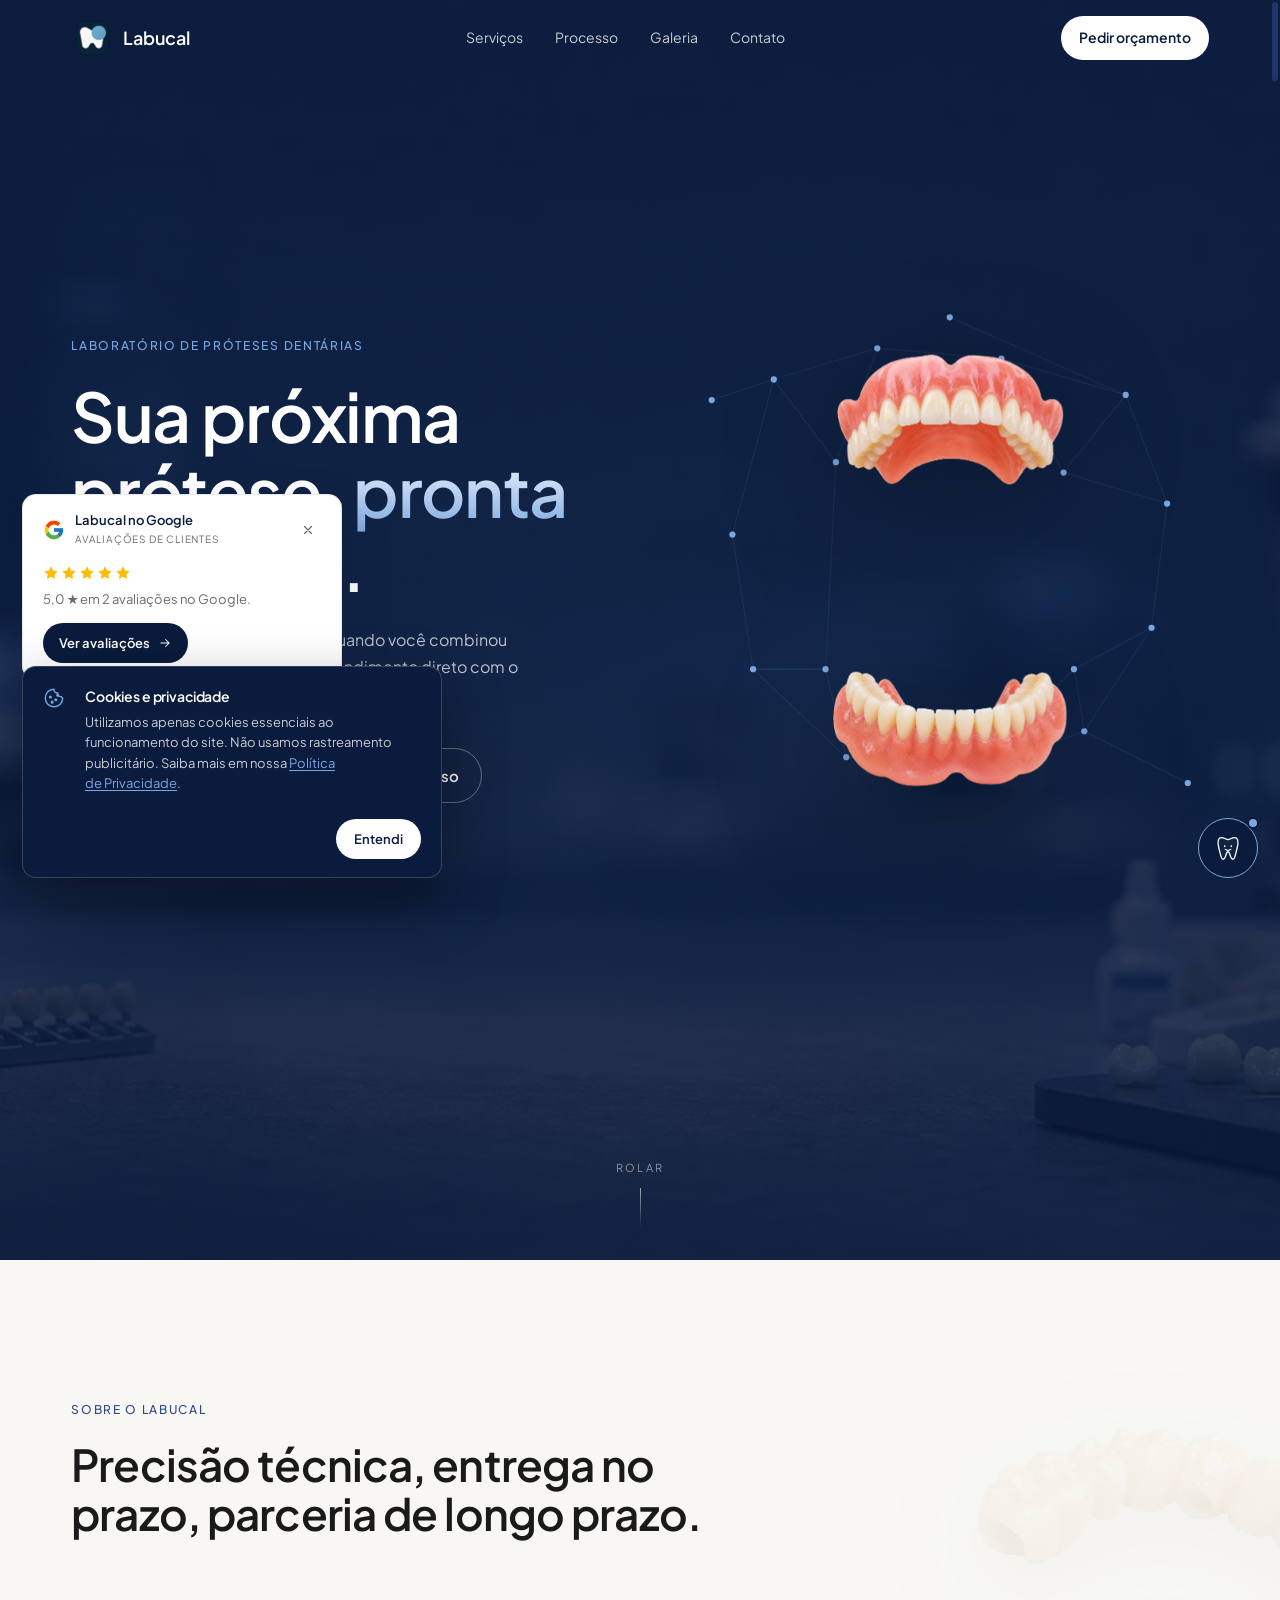
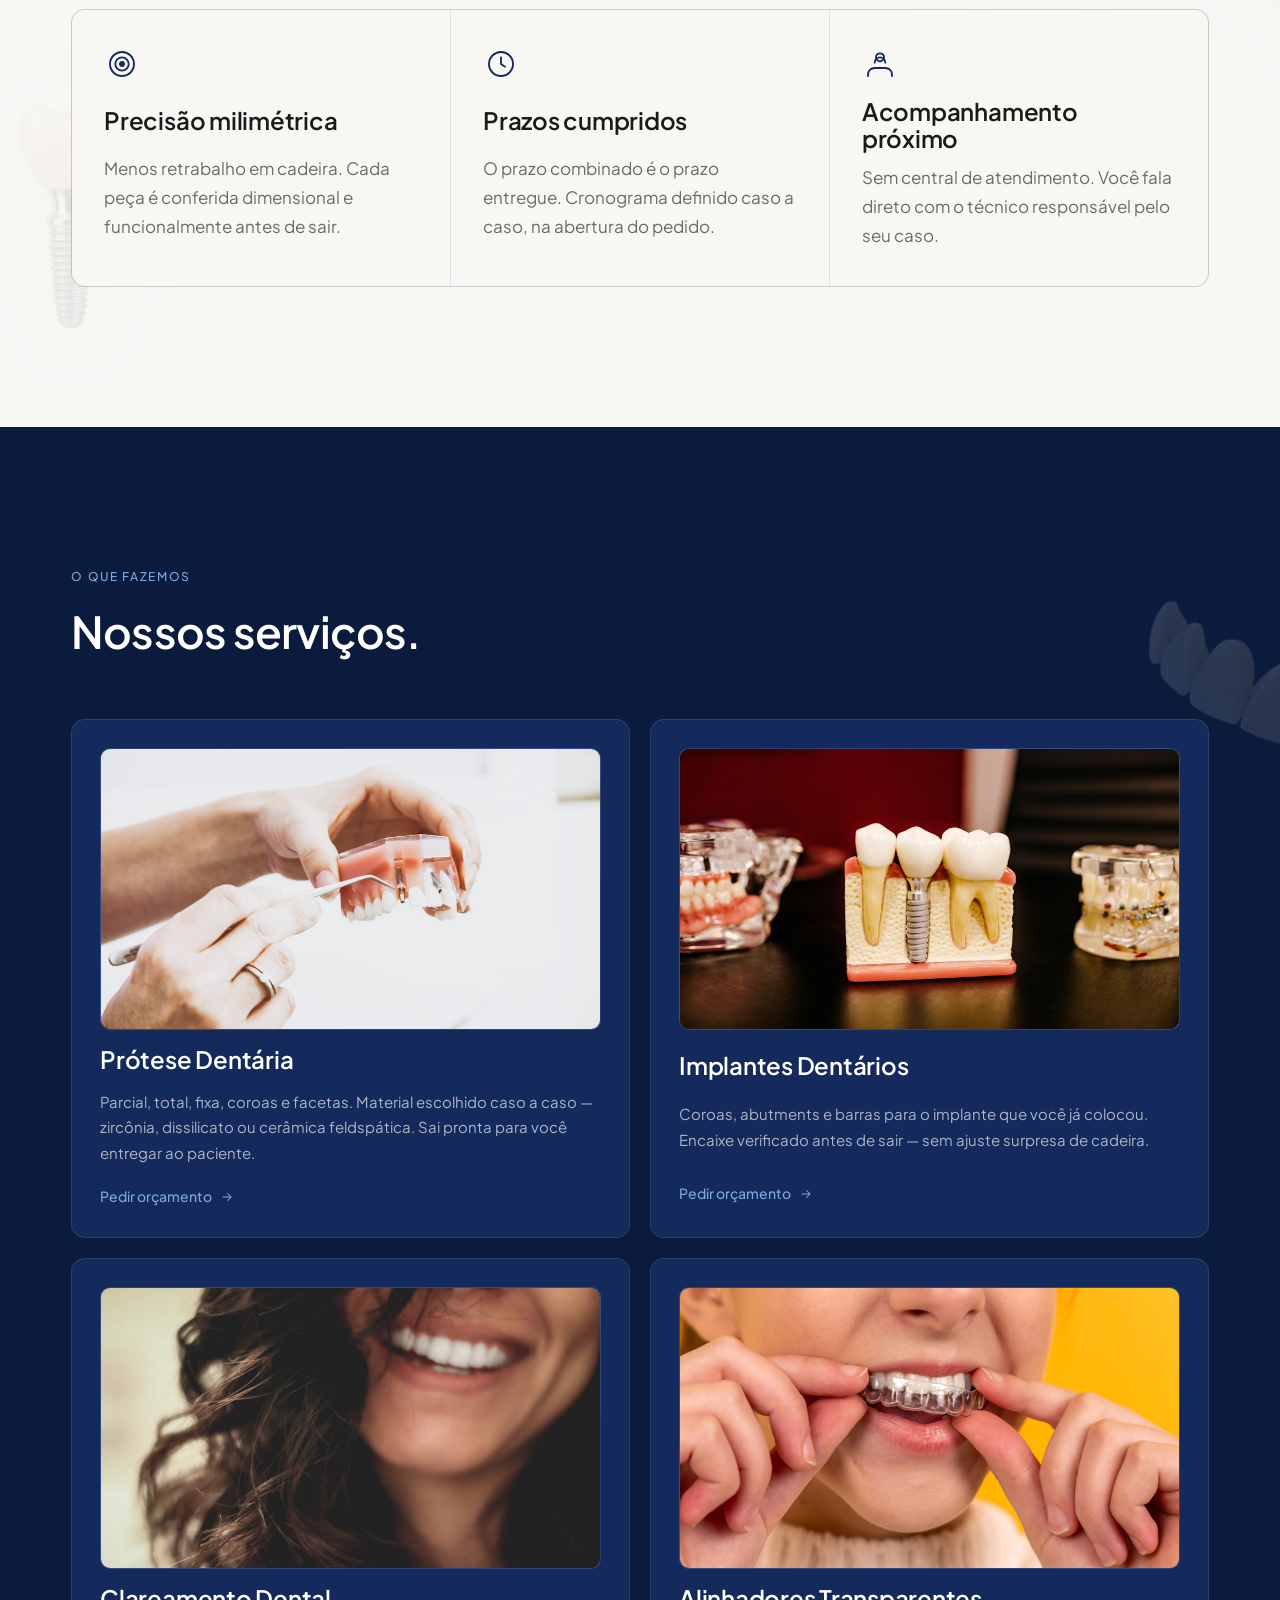
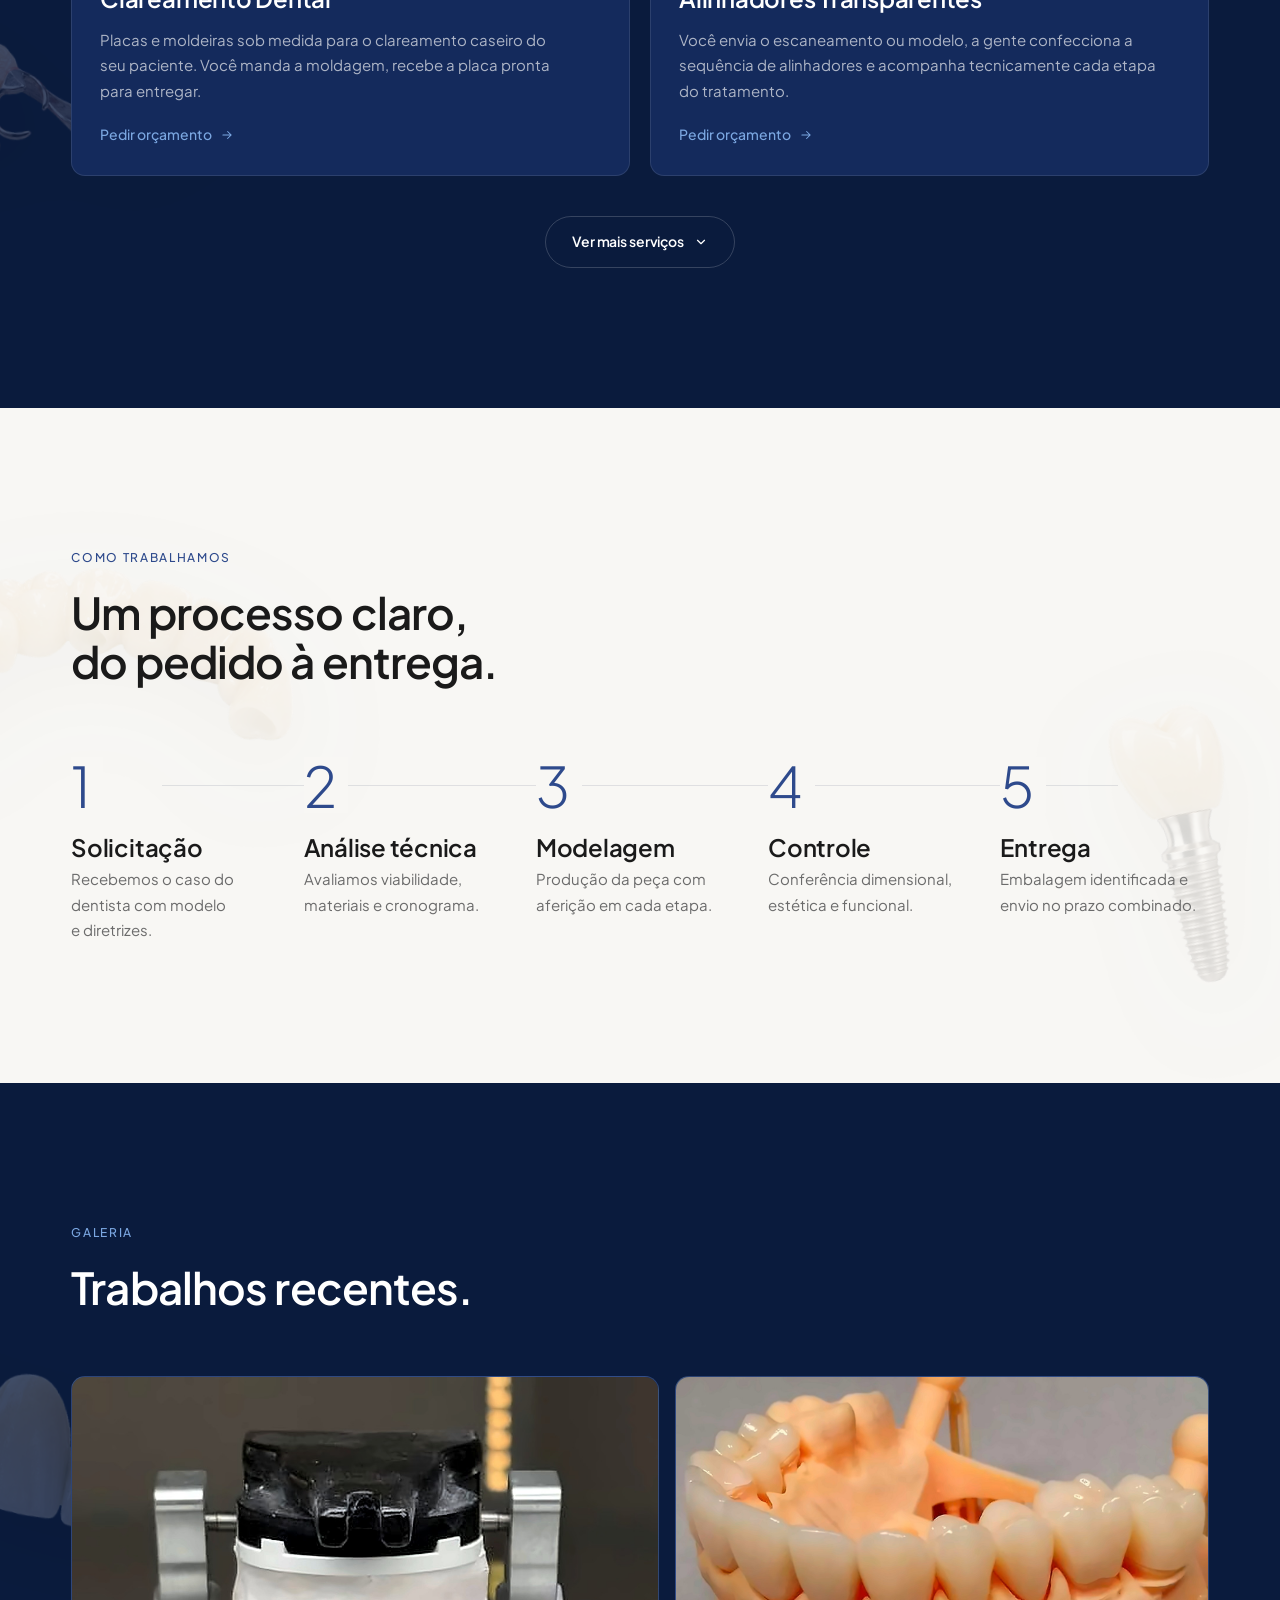
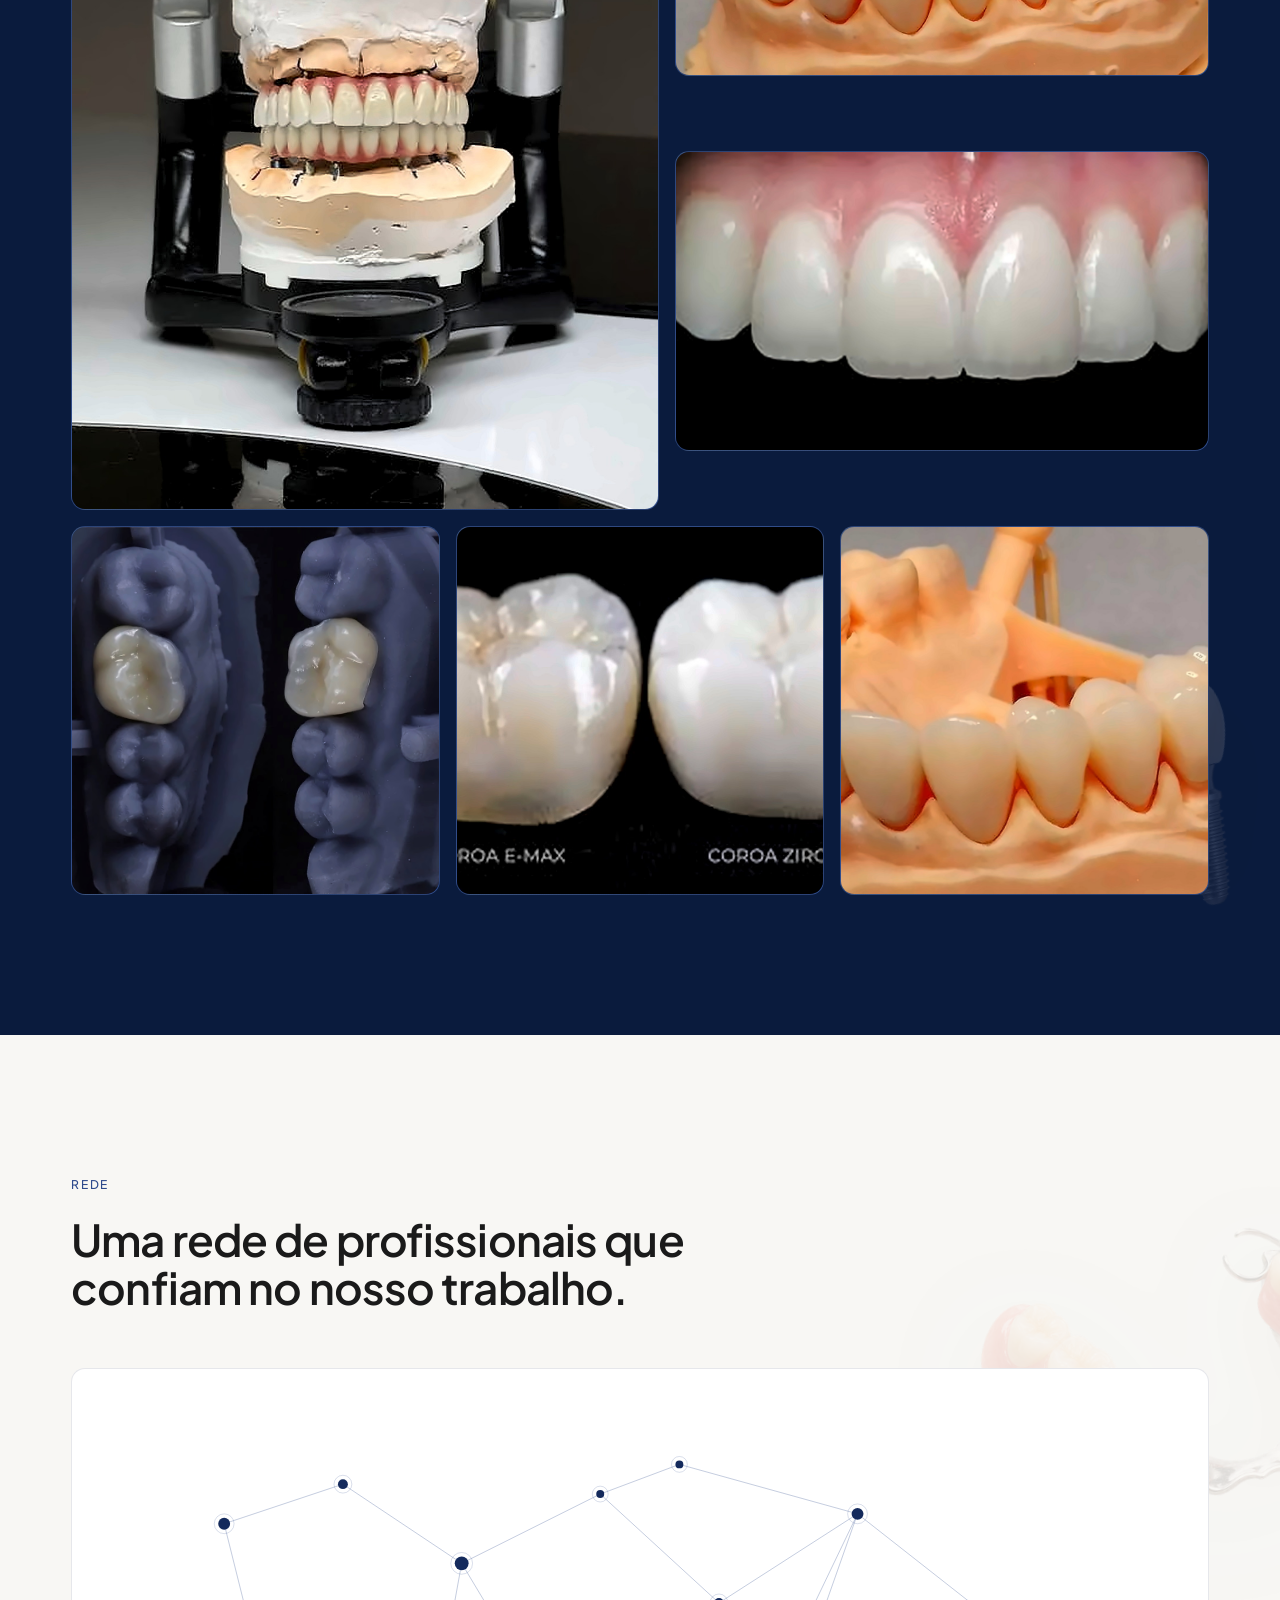
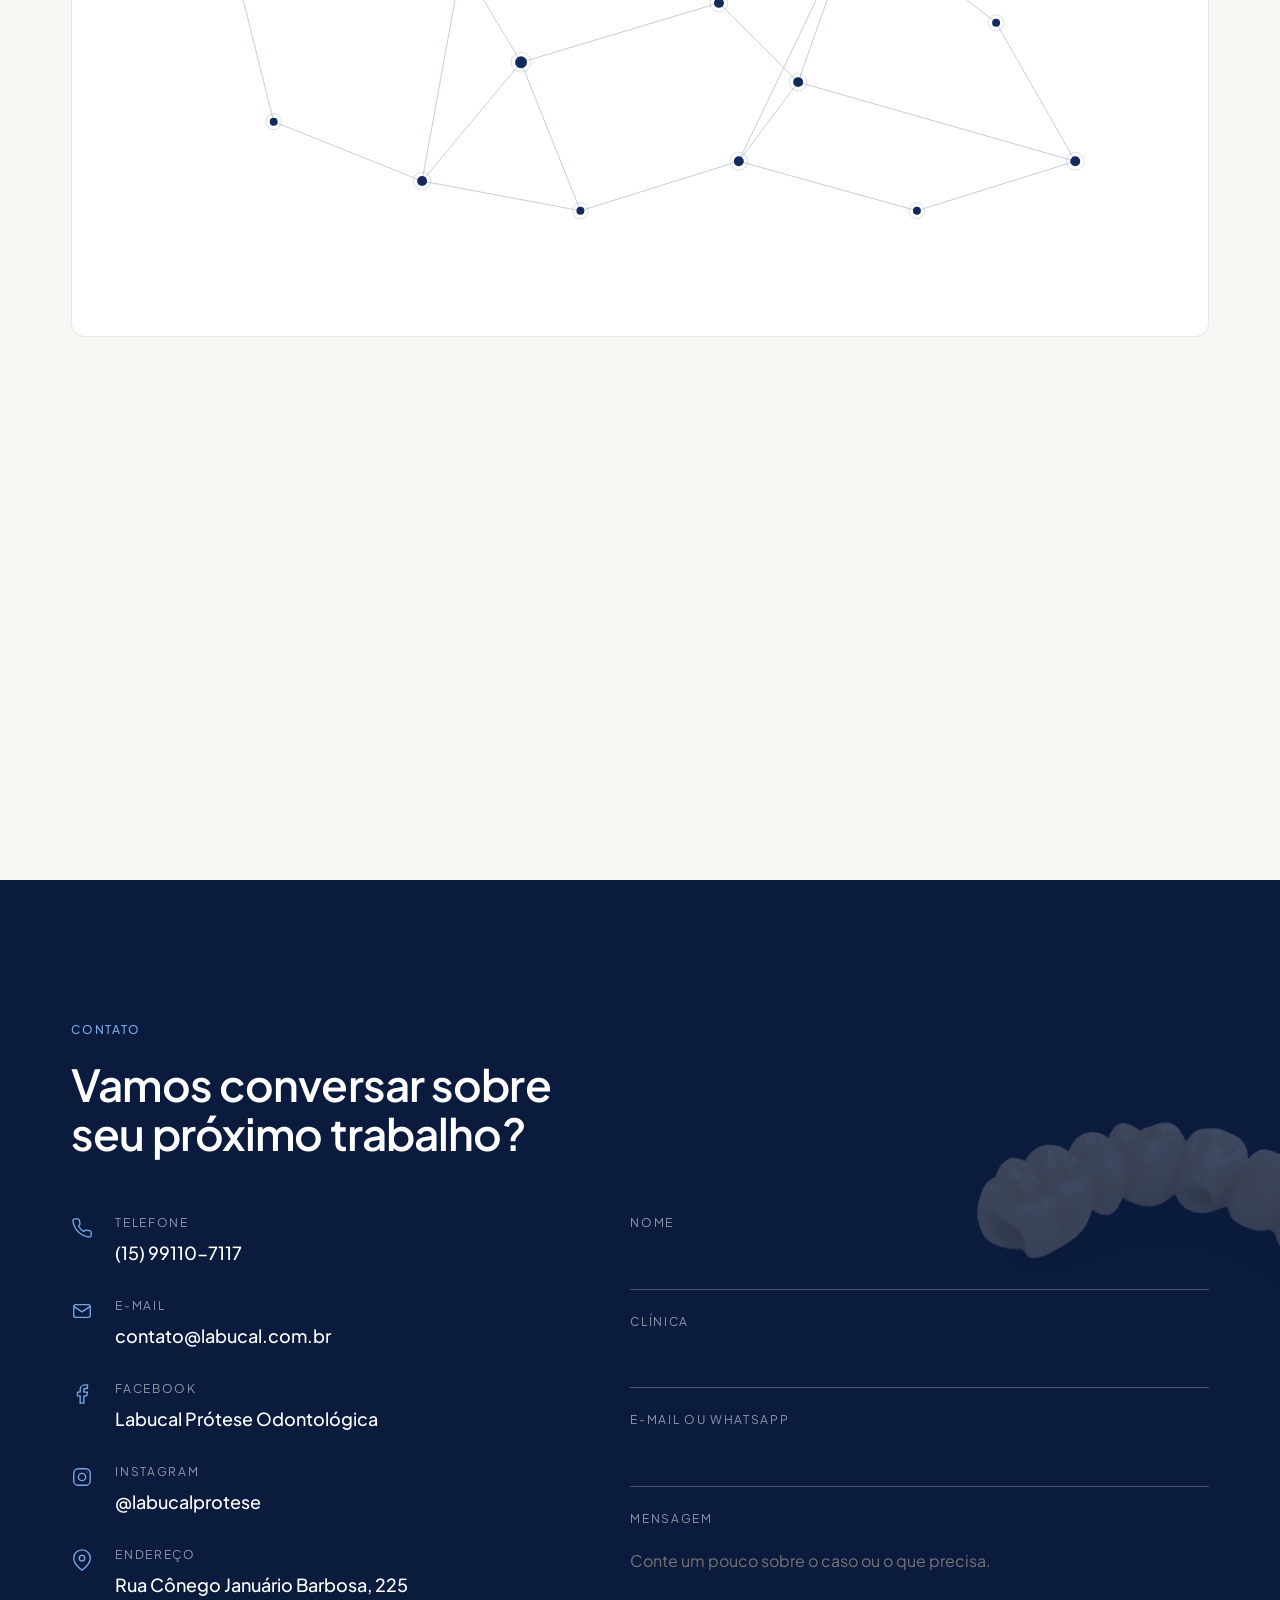
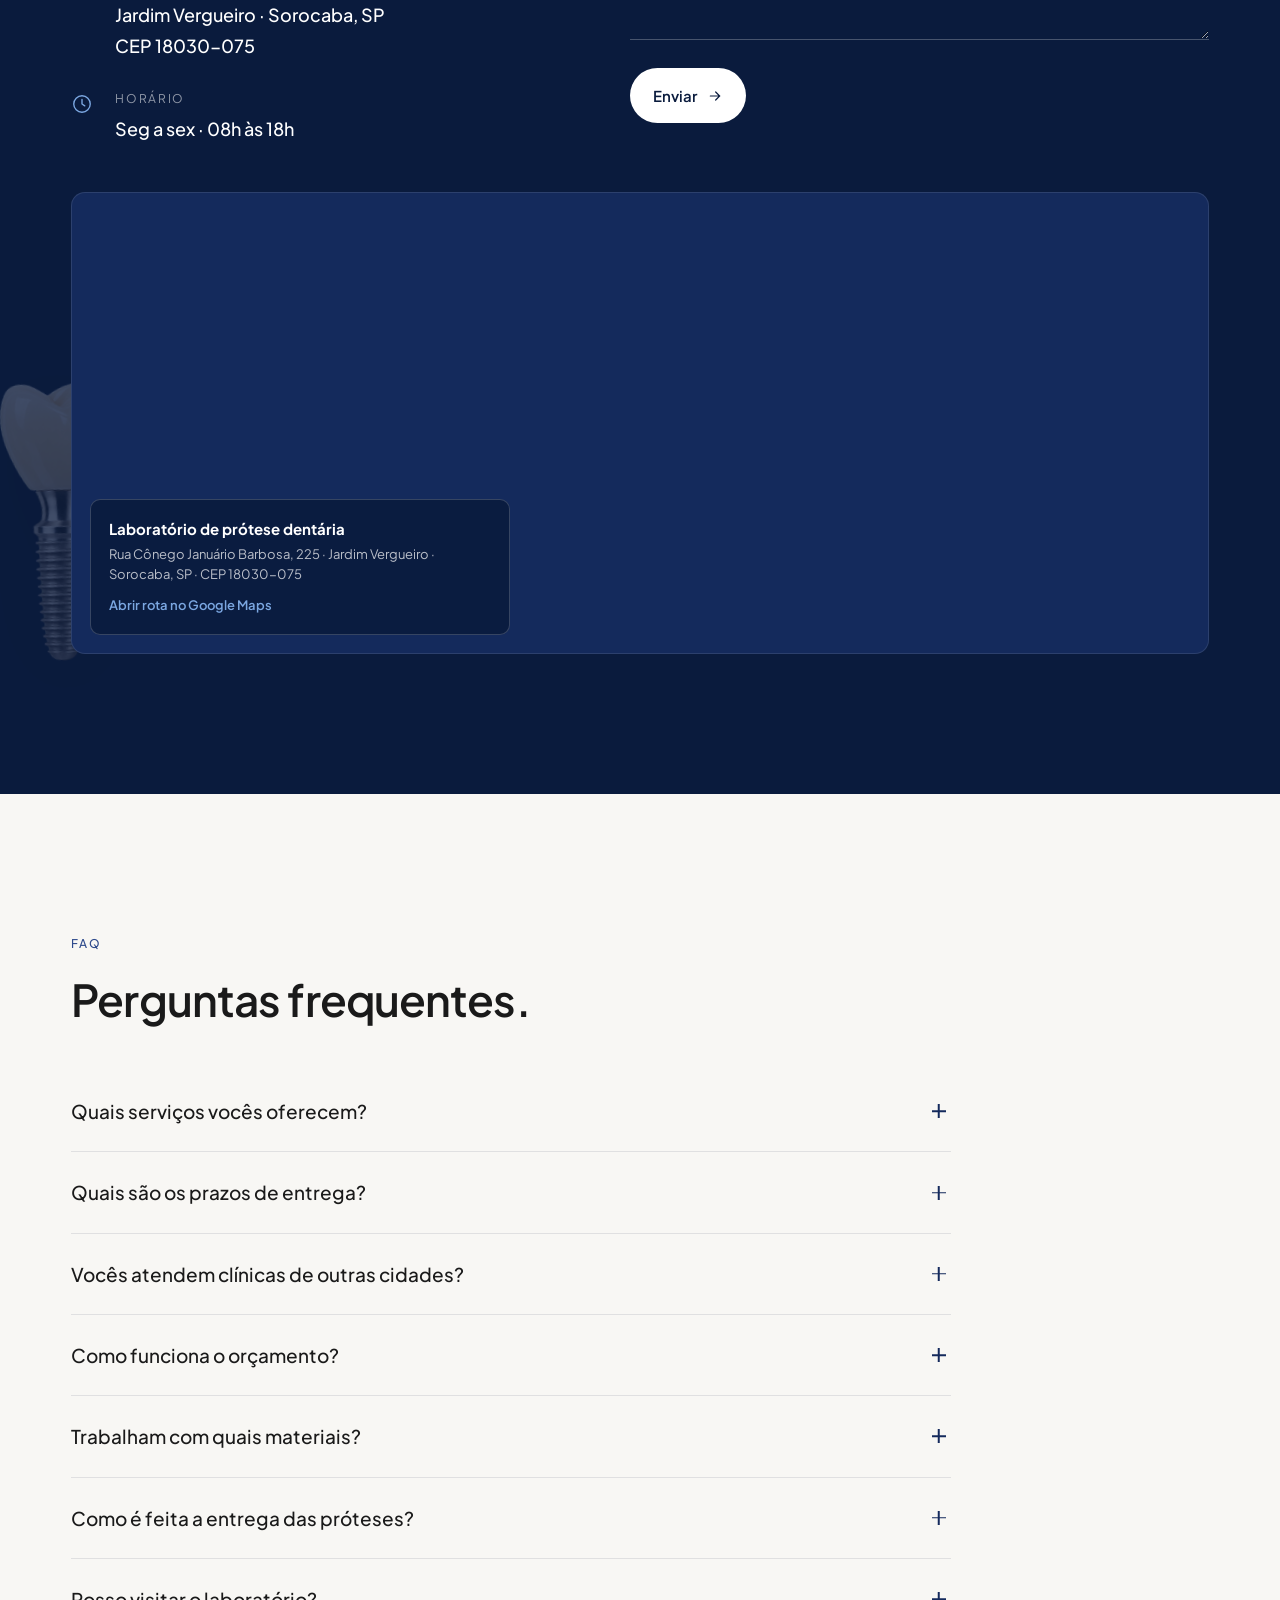
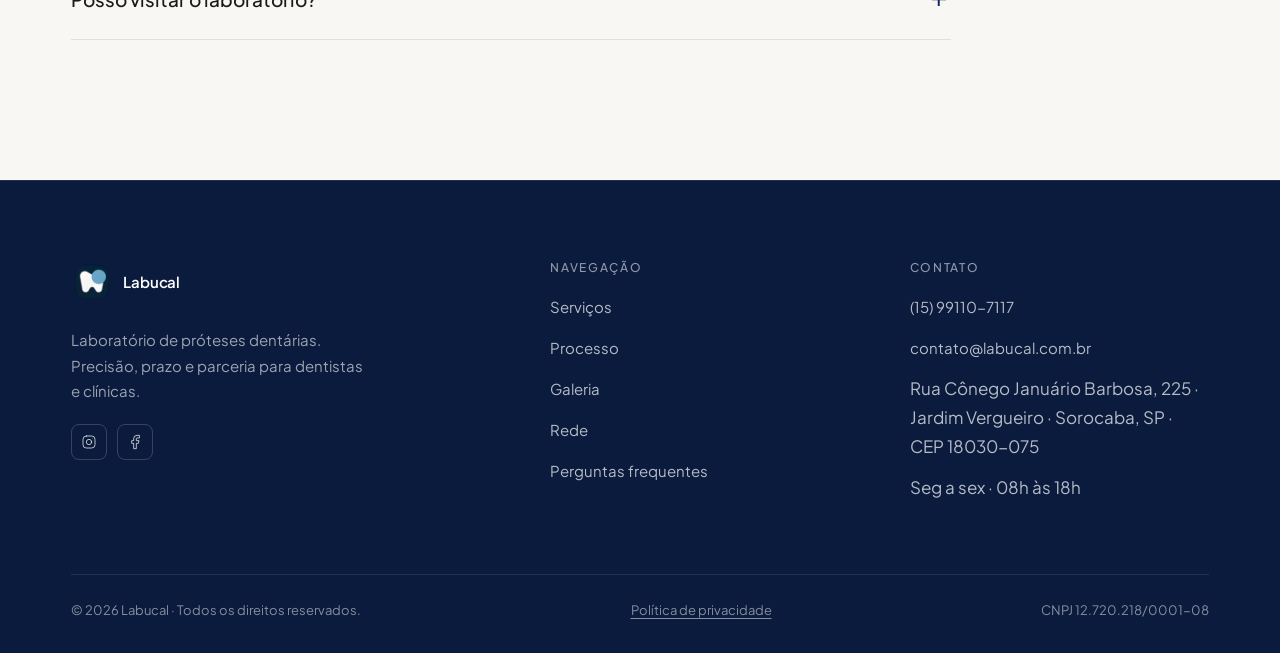
==== commit 51cf0c1e: "feat: scrollbar overlay custom (sem deslocar conteudo, tema da marca) - oculta a barra nativa da jan" ====
--- a/index.html
+++ b/index.html
@@ -152,6 +152,13 @@
 <link rel="preconnect" href="https://fonts.gstatic.com" crossorigin />
 <link href="https://fonts.googleapis.com/css2?family=Plus+Jakarta+Sans:wght@400;500;600&display=swap" rel="stylesheet" />
 
+<!-- Sem JS: restaura a barra de rolagem nativa (a custom depende de JS) -->
+<noscript><style>
+  html { scrollbar-width: auto; }
+  html::-webkit-scrollbar { width: 12px; height: 12px; display: block; }
+  .app-scrollbar { display: none !important; }
+</style></noscript>
+
 <style>
   :root {
     --ink-900: #0A1B3D;   /* azul noche base */
@@ -181,21 +188,39 @@
   *, *::before, *::after { box-sizing: border-box; }
   html {
     scroll-behavior: smooth;
-    /* Scrollbar da janela na paleta da marca (Firefox) */
-    scrollbar-width: thin;
-    scrollbar-color: var(--ink-600) transparent;
-  }
-  /* Scrollbar da janela na paleta da marca (WebKit / Chromium) */
-  ::-webkit-scrollbar { width: 8px; height: 8px; }
-  ::-webkit-scrollbar-track { background: transparent; }
-  ::-webkit-scrollbar-button { display: none; width: 0; height: 0; }
-  ::-webkit-scrollbar-thumb {
-    background: var(--ink-600);
+    /* Oculta a barra nativa da JANELA (Firefox + legacy). Não reserva espaço,
+       então o conteúdo não fica deslocado. A barra do chat (.lz-body) mantém a sua. */
+    scrollbar-width: none;
+    -ms-overflow-style: none;
+  }
+  /* Oculta a barra nativa da janela no WebKit/Chromium (escopo só na raiz) */
+  html::-webkit-scrollbar { width: 0; height: 0; display: none; }
+
+  /* ---------- Barra de rolagem custom (overlay, controlada por JS) ---------- */
+  .app-scrollbar {
+    position: fixed; top: 2px; right: 2px; bottom: 2px;
+    width: 10px; z-index: 95;
+    pointer-events: none; opacity: 0;
+    transition: opacity .35s var(--ease);
+  }
+  .app-scrollbar.is-active { opacity: 1; }
+  .app-scrollbar__thumb {
+    position: absolute; top: 0; right: 0;
+    width: 6px; min-height: 36px;
     border-radius: 999px;
-    border: 2px solid transparent;
-    background-clip: padding-box;
-  }
-  ::-webkit-scrollbar-thumb:hover { background: var(--ink-800); }
+    background: rgba(46,74,140,0.55);   /* --ink-600 translúcido: visível sobre claro e escuro */
+    pointer-events: auto; cursor: grab;
+    will-change: transform, height;
+    transition: width .15s var(--ease), background .2s var(--ease);
+  }
+  .app-scrollbar:hover .app-scrollbar__thumb,
+  .app-scrollbar.is-dragging .app-scrollbar__thumb { width: 10px; background: rgba(46,74,140,0.85); }
+  .app-scrollbar.is-dragging .app-scrollbar__thumb { cursor: grabbing; }
+  @media (prefers-reduced-motion: reduce) { .app-scrollbar { transition: opacity .01ms; } }
+  /* Em telas de toque o thumb é só indicador visual: rola-se com swipe, sem alvo minúsculo */
+  @media (hover: none) and (pointer: coarse) {
+    .app-scrollbar__thumb { pointer-events: none; cursor: default; }
+  }
   body {
     margin: 0;
     font-family: "Plus Jakarta Sans", system-ui, sans-serif;
@@ -1963,6 +1988,11 @@
   </div>
 </div>
 
+<!-- ============ CUSTOM SCROLLBAR (overlay) ============ -->
+<div class="app-scrollbar" id="appScrollbar" aria-hidden="true">
+  <div class="app-scrollbar__thumb" id="appScrollbarThumb"></div>
+</div>
+
 <script data-cfasync="false" src="/cdn-cgi/scripts/5c5dd728/cloudflare-static/email-decode.min.js"></script><script>
 (function(){
   // ---------- Nav scroll ----------
@@ -1977,6 +2007,94 @@
   ham.addEventListener('click', () => mm.classList.add('open'));
   document.getElementById('mobileClose').addEventListener('click', () => mm.classList.remove('open'));
   mm.querySelectorAll('[data-mclose]').forEach(a => a.addEventListener('click', () => mm.classList.remove('open')));
+
+  // ---------- Custom overlay scrollbar ----------
+  (function customScrollbar(){
+    const bar = document.getElementById('appScrollbar');
+    const thumb = document.getElementById('appScrollbarThumb');
+    if (!bar || !thumb) return;
+    const scroller = document.scrollingElement || document.documentElement;
+
+    let hideTimer = null;
+    let dragging = false;
+    let hovering = false;
+
+    const trackH = () => bar.clientHeight;
+
+    const update = () => {
+      const scrollH = scroller.scrollHeight;
+      const winH = window.innerHeight;
+      if (scrollH <= winH + 2) { bar.classList.remove('is-active'); return; }
+      const ratio = winH / scrollH;
+      const th = Math.max(36, Math.round(trackH() * ratio));
+      const maxThumbTop = Math.max(0, trackH() - th);
+      const range = scrollH - winH;
+      const top = range > 0 ? (scroller.scrollTop / range) * maxThumbTop : 0;
+      thumb.style.height = th + 'px';
+      thumb.style.transform = 'translateY(' + Math.round(top) + 'px)';
+    };
+
+    const isScrollable = () => scroller.scrollHeight > window.innerHeight + 2;
+
+    const flash = () => {
+      if (!isScrollable()) { bar.classList.remove('is-active'); return; }
+      bar.classList.add('is-active');
+      if (hideTimer) clearTimeout(hideTimer);
+      hideTimer = setTimeout(() => {
+        if (!dragging && !hovering) bar.classList.remove('is-active');
+      }, 1200);
+    };
+
+    window.addEventListener('scroll', () => { update(); flash(); }, { passive: true });
+    window.addEventListener('resize', () => { update(); flash(); }, { passive: true });
+
+    // Conteúdo dinâmico (imagens carregando, acordeão do FAQ, toggle de serviços)
+    if ('ResizeObserver' in window) {
+      new ResizeObserver(() => { update(); flash(); }).observe(document.body);
+    }
+    window.addEventListener('load', () => { update(); flash(); });
+
+    // Mostra ao aproximar o mouse da borda direita
+    window.addEventListener('mousemove', (e) => {
+      if (window.innerWidth - e.clientX < 40) flash();
+    }, { passive: true });
+
+    bar.addEventListener('mouseenter', () => { hovering = true; flash(); });
+    bar.addEventListener('mouseleave', () => { hovering = false; flash(); });
+
+    // Arrastar o thumb. A geometria é "congelada" no pointerdown para que uma
+    // mudança de altura no meio do arraste (imagem, acordeão) não cause salto.
+    let startY = 0, startScroll = 0, dragRange = 0, dragMaxThumbTop = 1;
+    thumb.addEventListener('pointerdown', (e) => {
+      dragging = true;
+      bar.classList.add('is-dragging', 'is-active');
+      startY = e.clientY;
+      startScroll = scroller.scrollTop;
+      dragRange = Math.max(0, scroller.scrollHeight - window.innerHeight);
+      dragMaxThumbTop = Math.max(1, trackH() - thumb.offsetHeight);
+      try { thumb.setPointerCapture(e.pointerId); } catch (_) {}
+      e.preventDefault();
+    });
+    thumb.addEventListener('pointermove', (e) => {
+      if (!dragging) return;
+      const dy = e.clientY - startY;
+      let next = startScroll + (dy / dragMaxThumbTop) * dragRange;
+      next = Math.max(0, Math.min(dragRange, next));
+      scroller.scrollTop = next;   // atribuição direta = instantâneo (ignora scroll-behavior)
+    });
+    const endDrag = (e) => {
+      if (!dragging) return;
+      dragging = false;
+      bar.classList.remove('is-dragging');
+      try { thumb.releasePointerCapture(e.pointerId); } catch (_) {}
+      flash();
+    };
+    thumb.addEventListener('pointerup', endDrag);
+    thumb.addEventListener('pointercancel', endDrag);
+
+    update();
+    flash();
+  })();
 
   // ---------- Hero constellation ----------
   (function buildHero(){
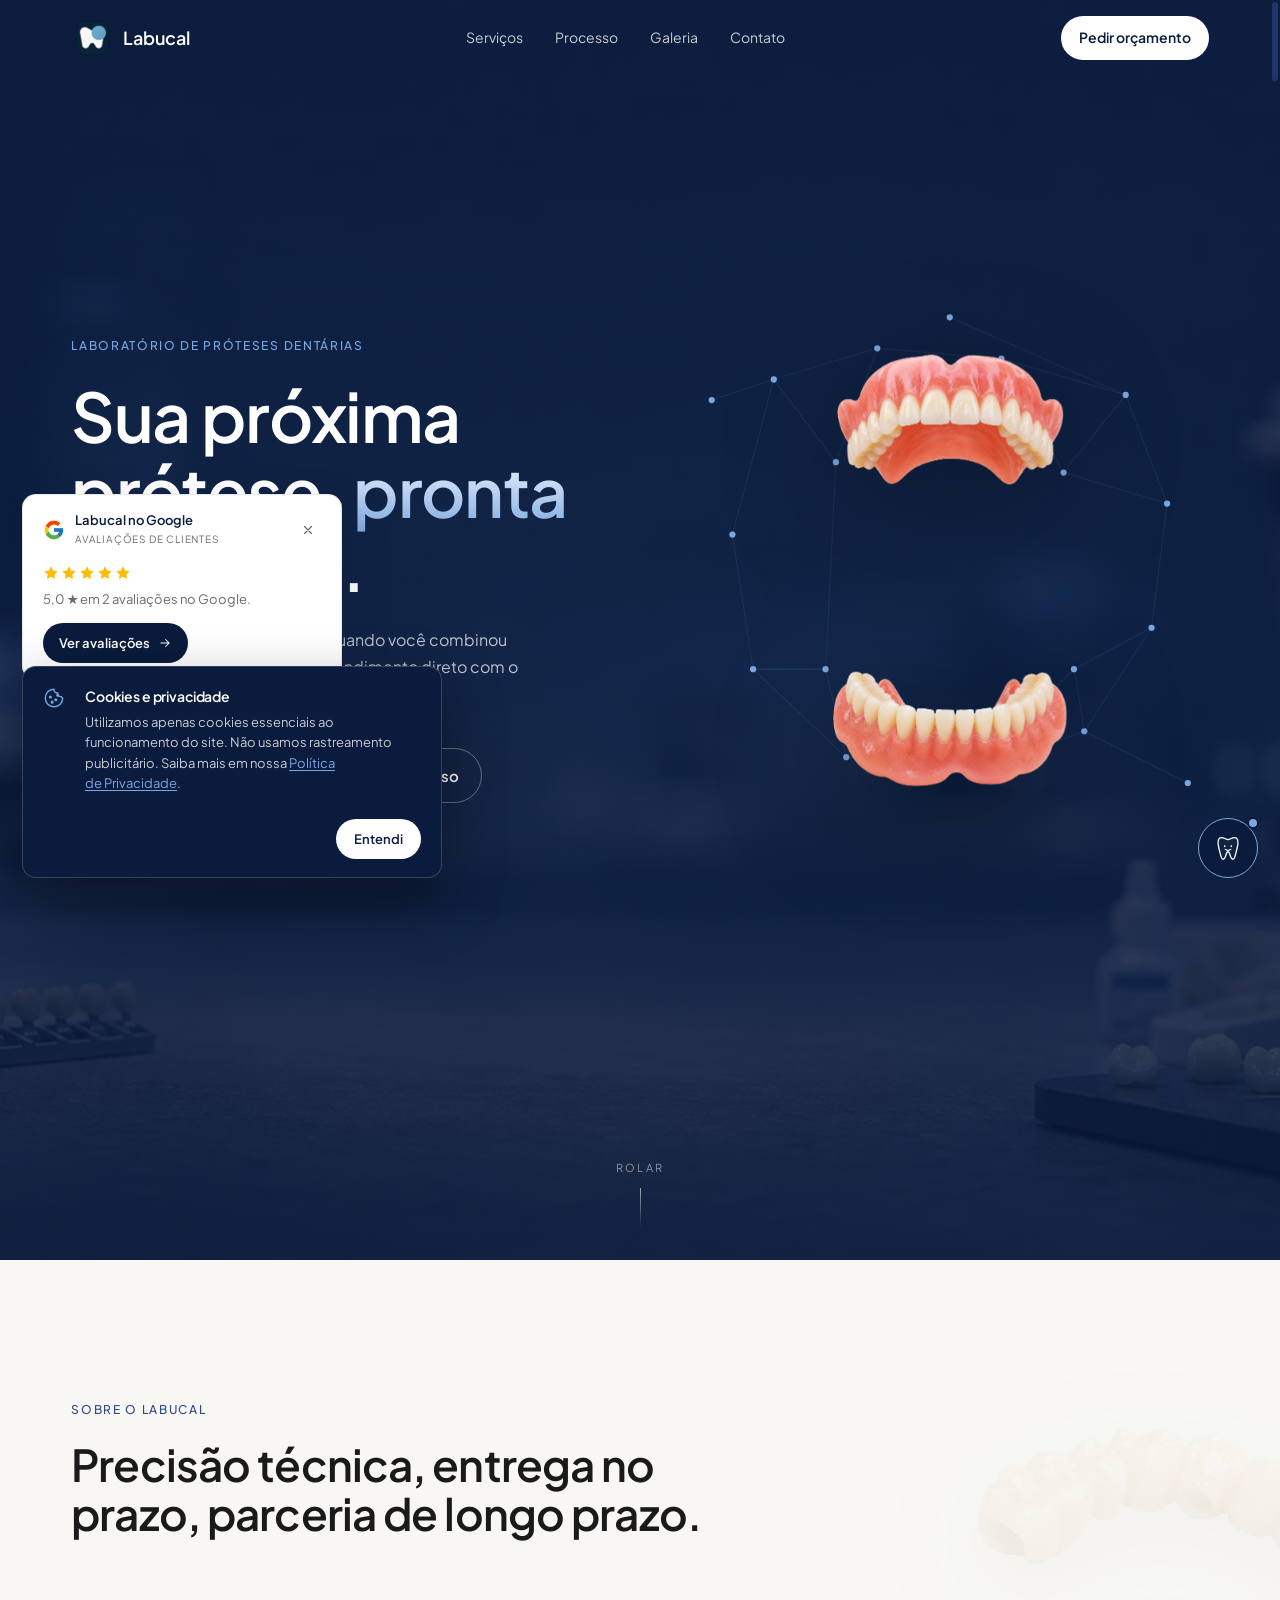
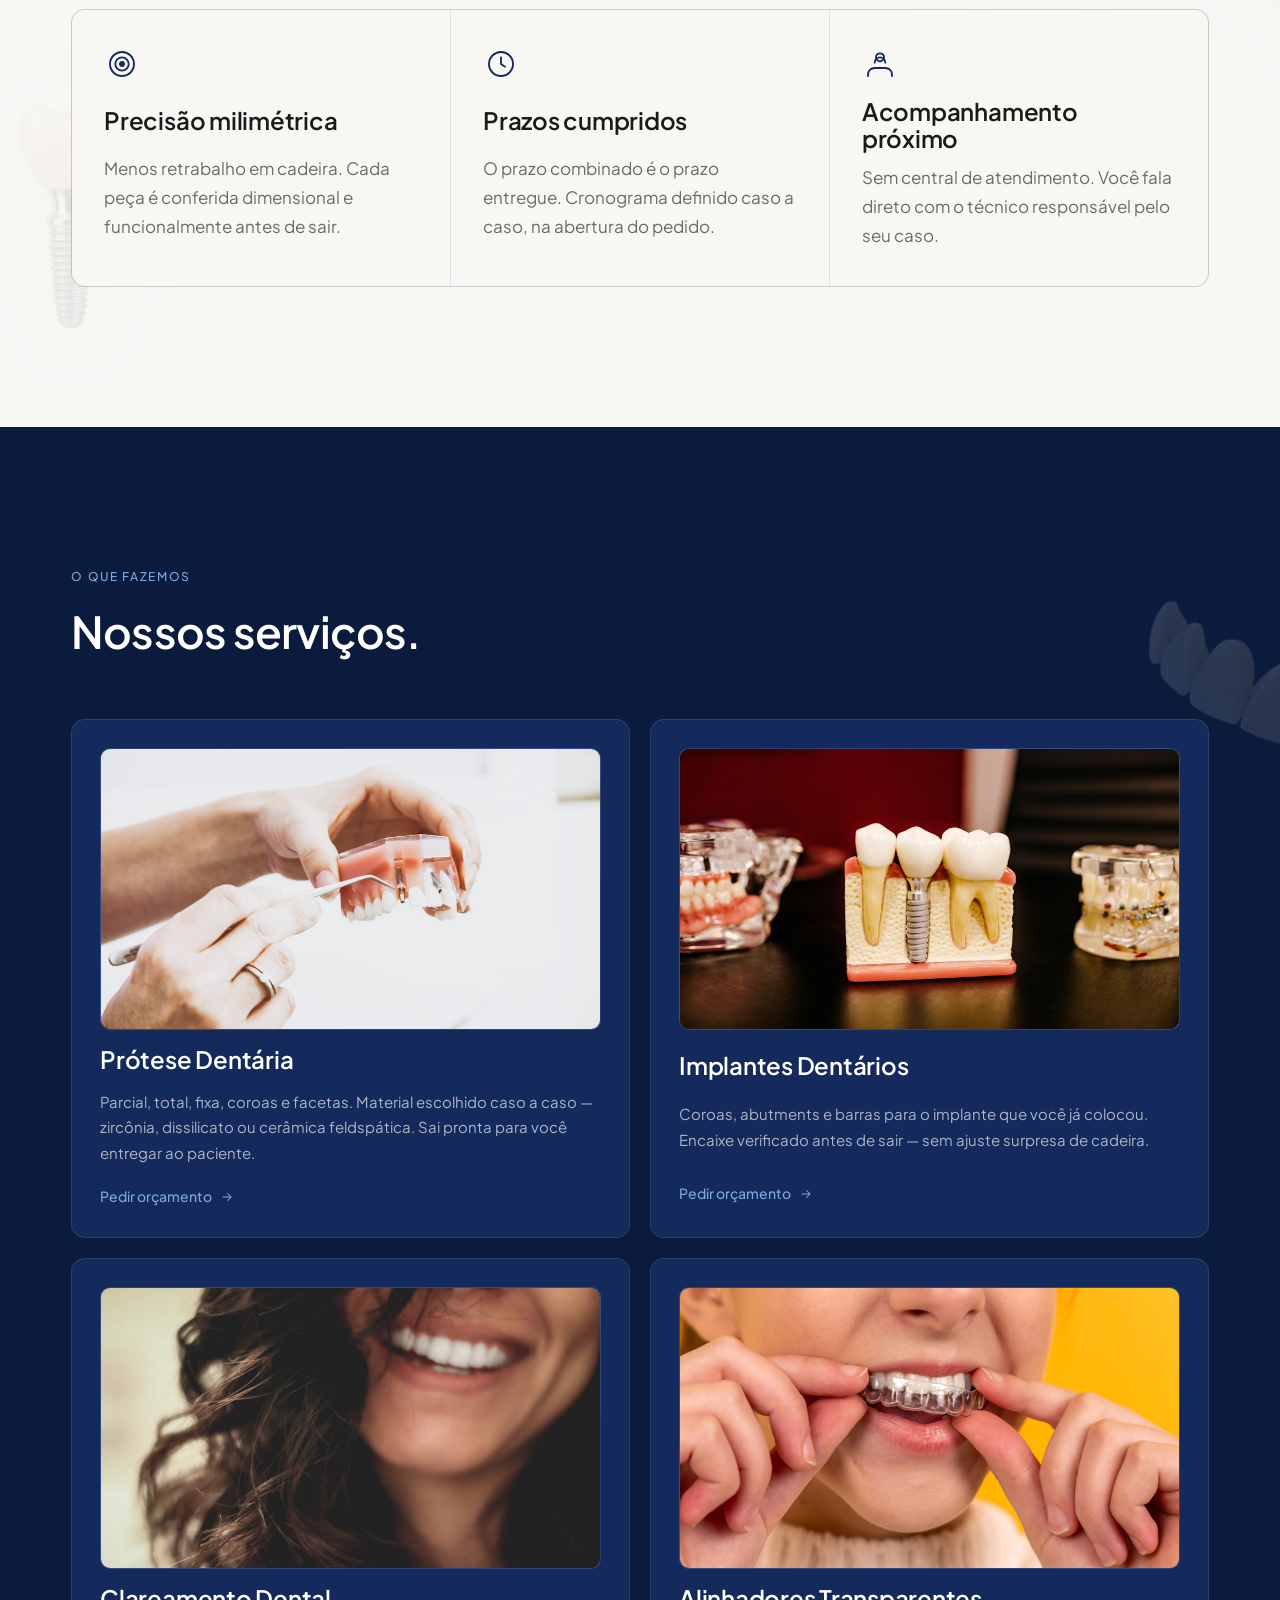
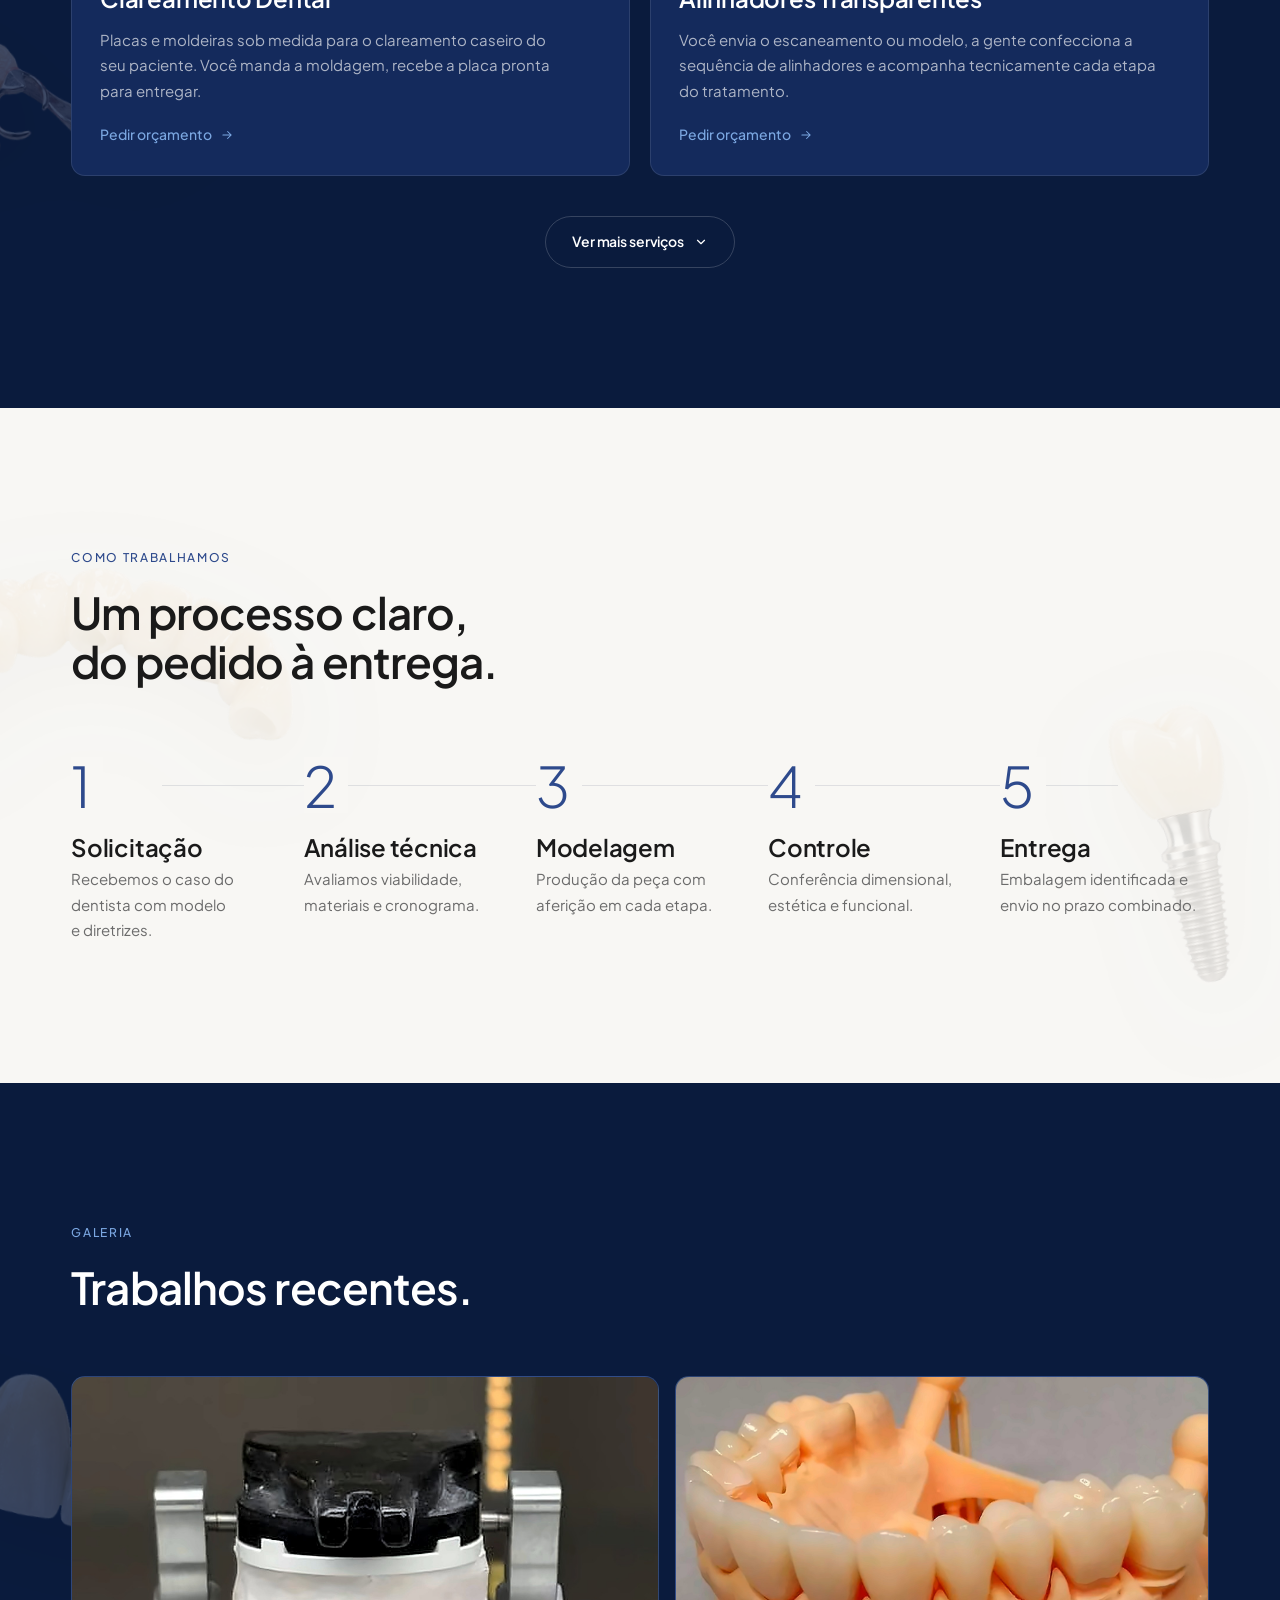
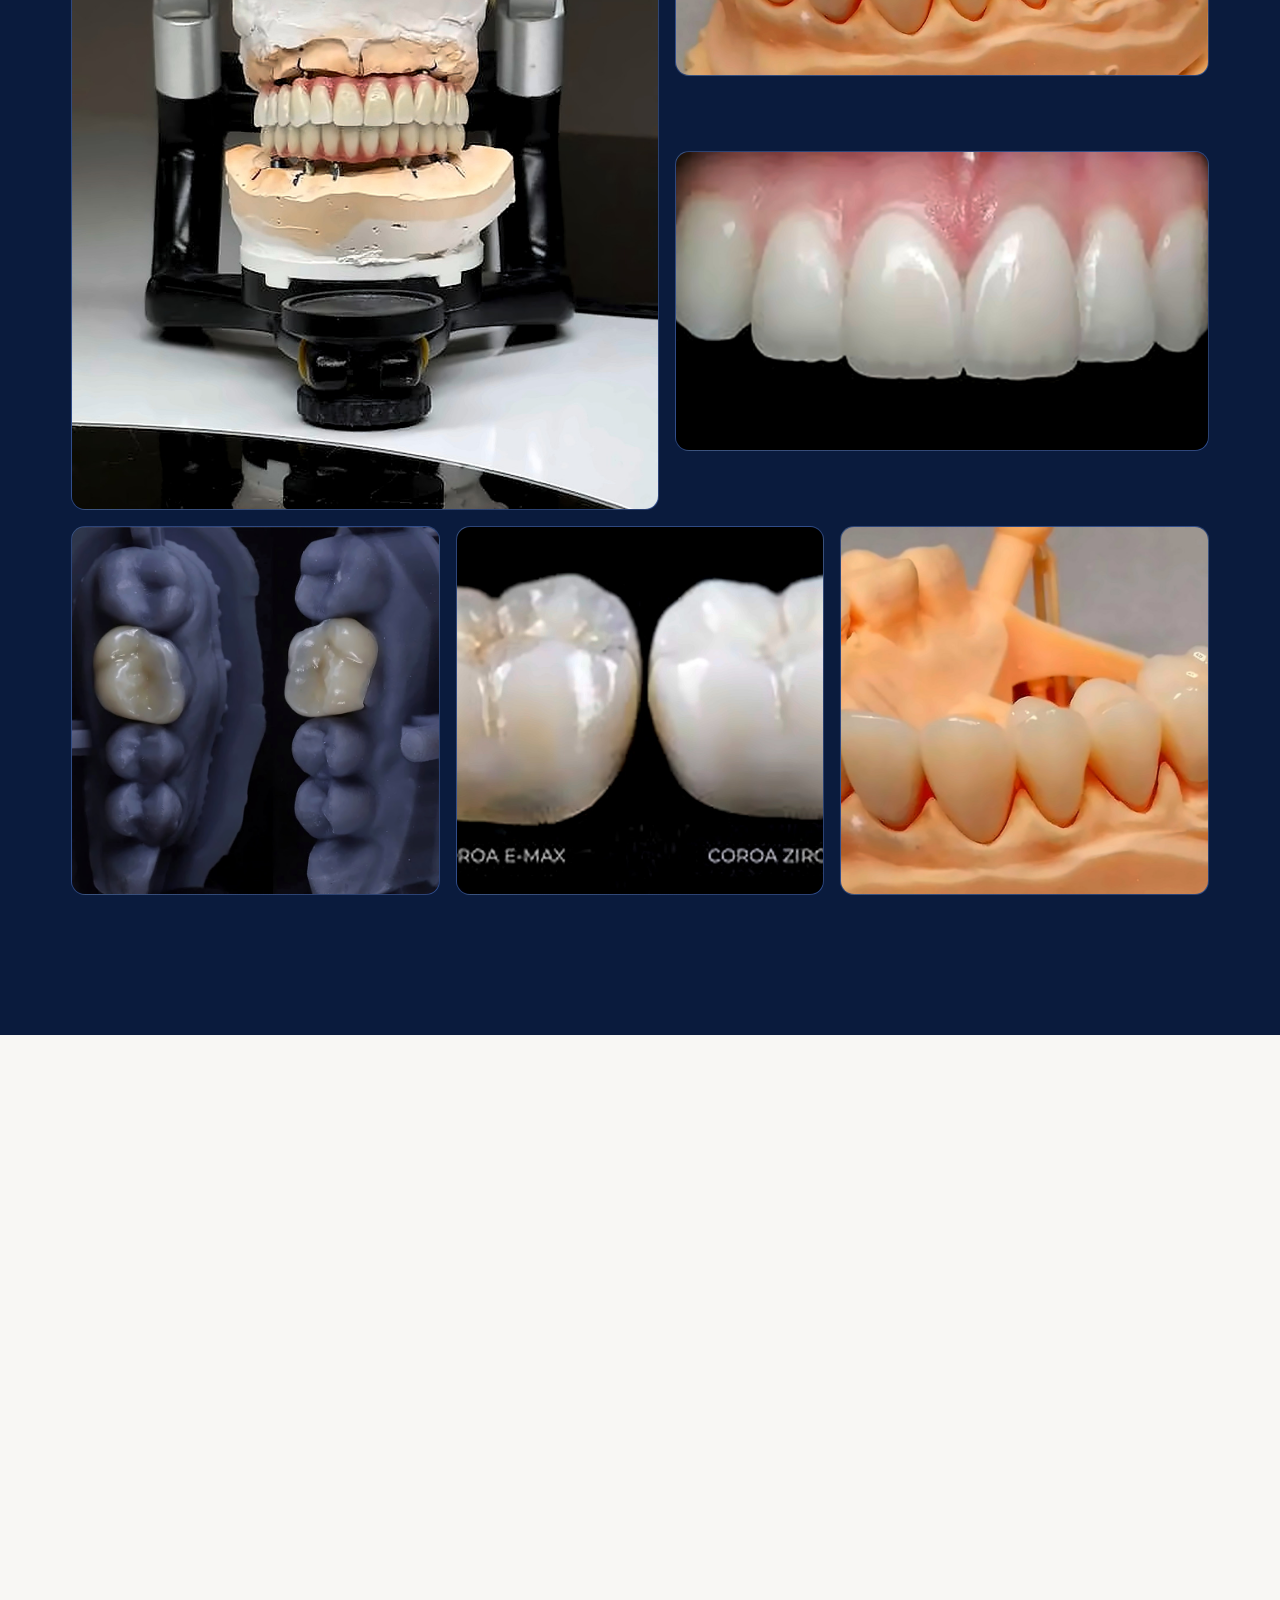
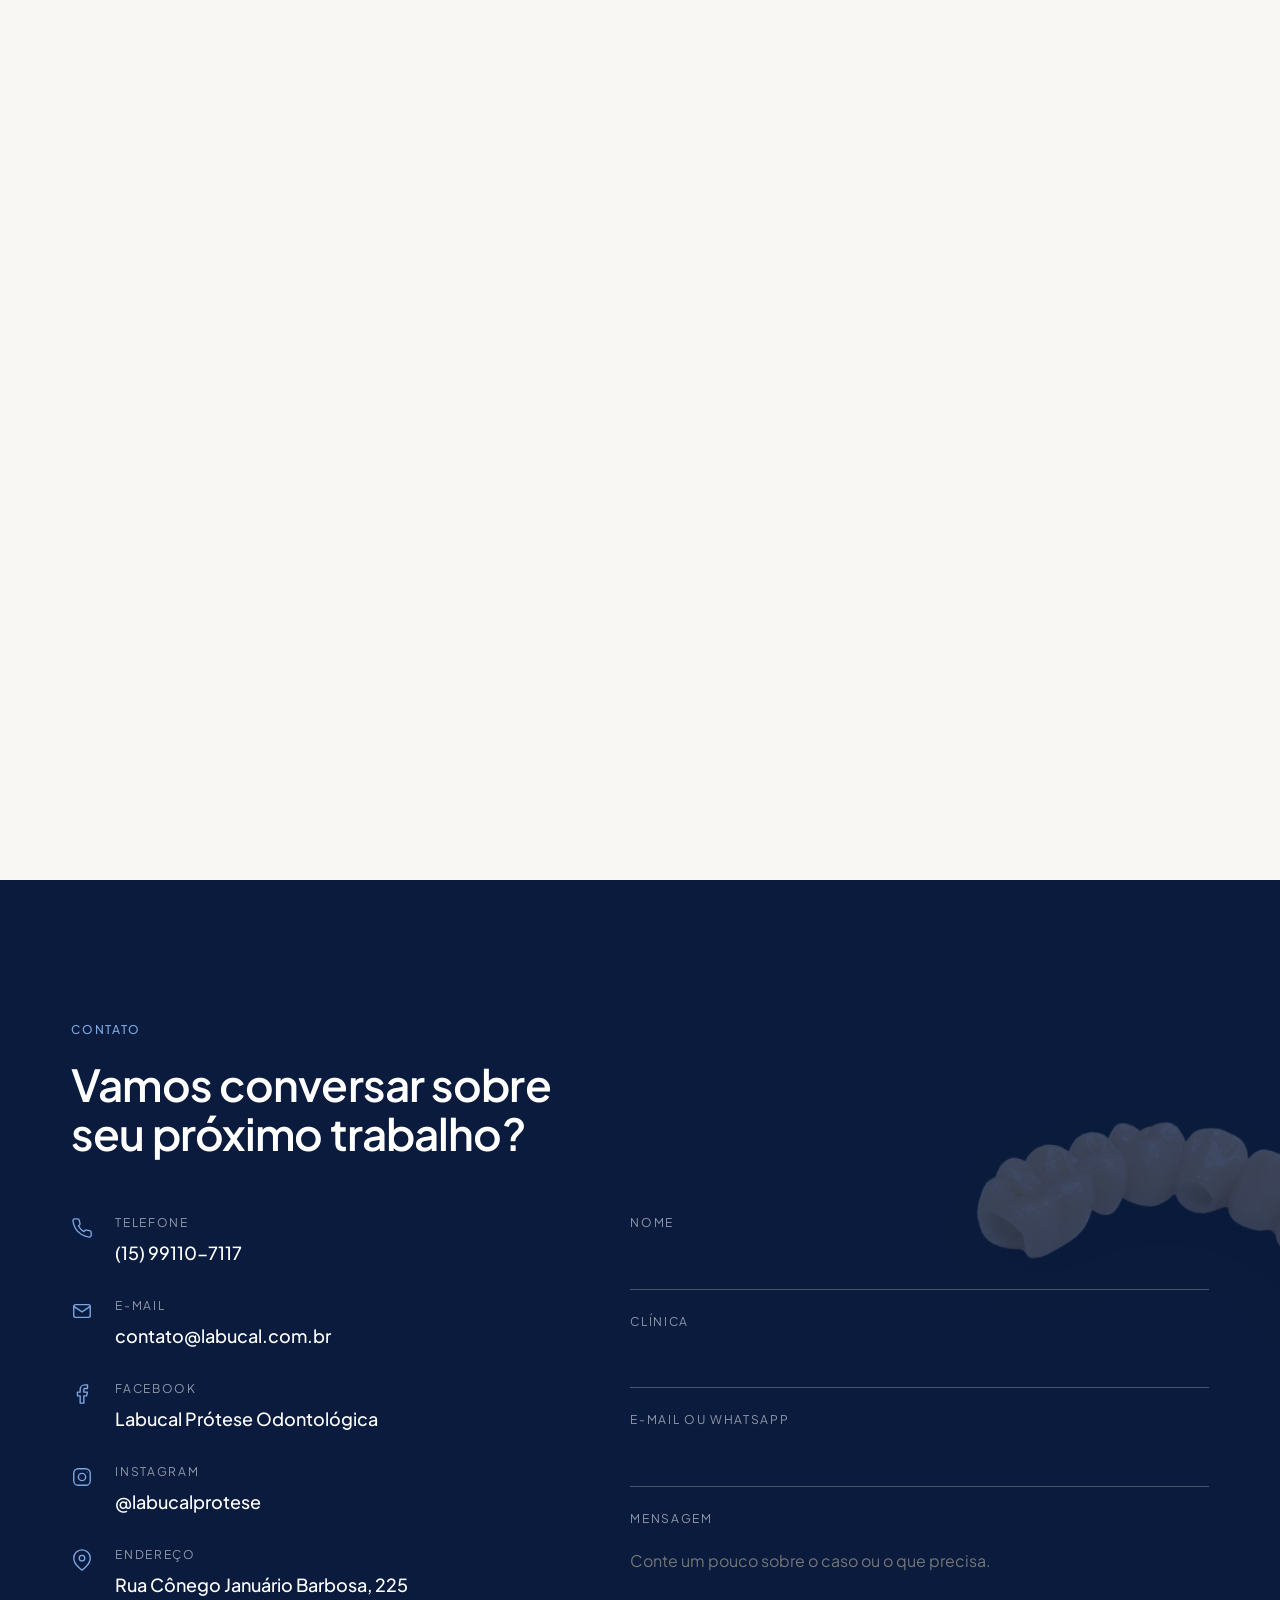
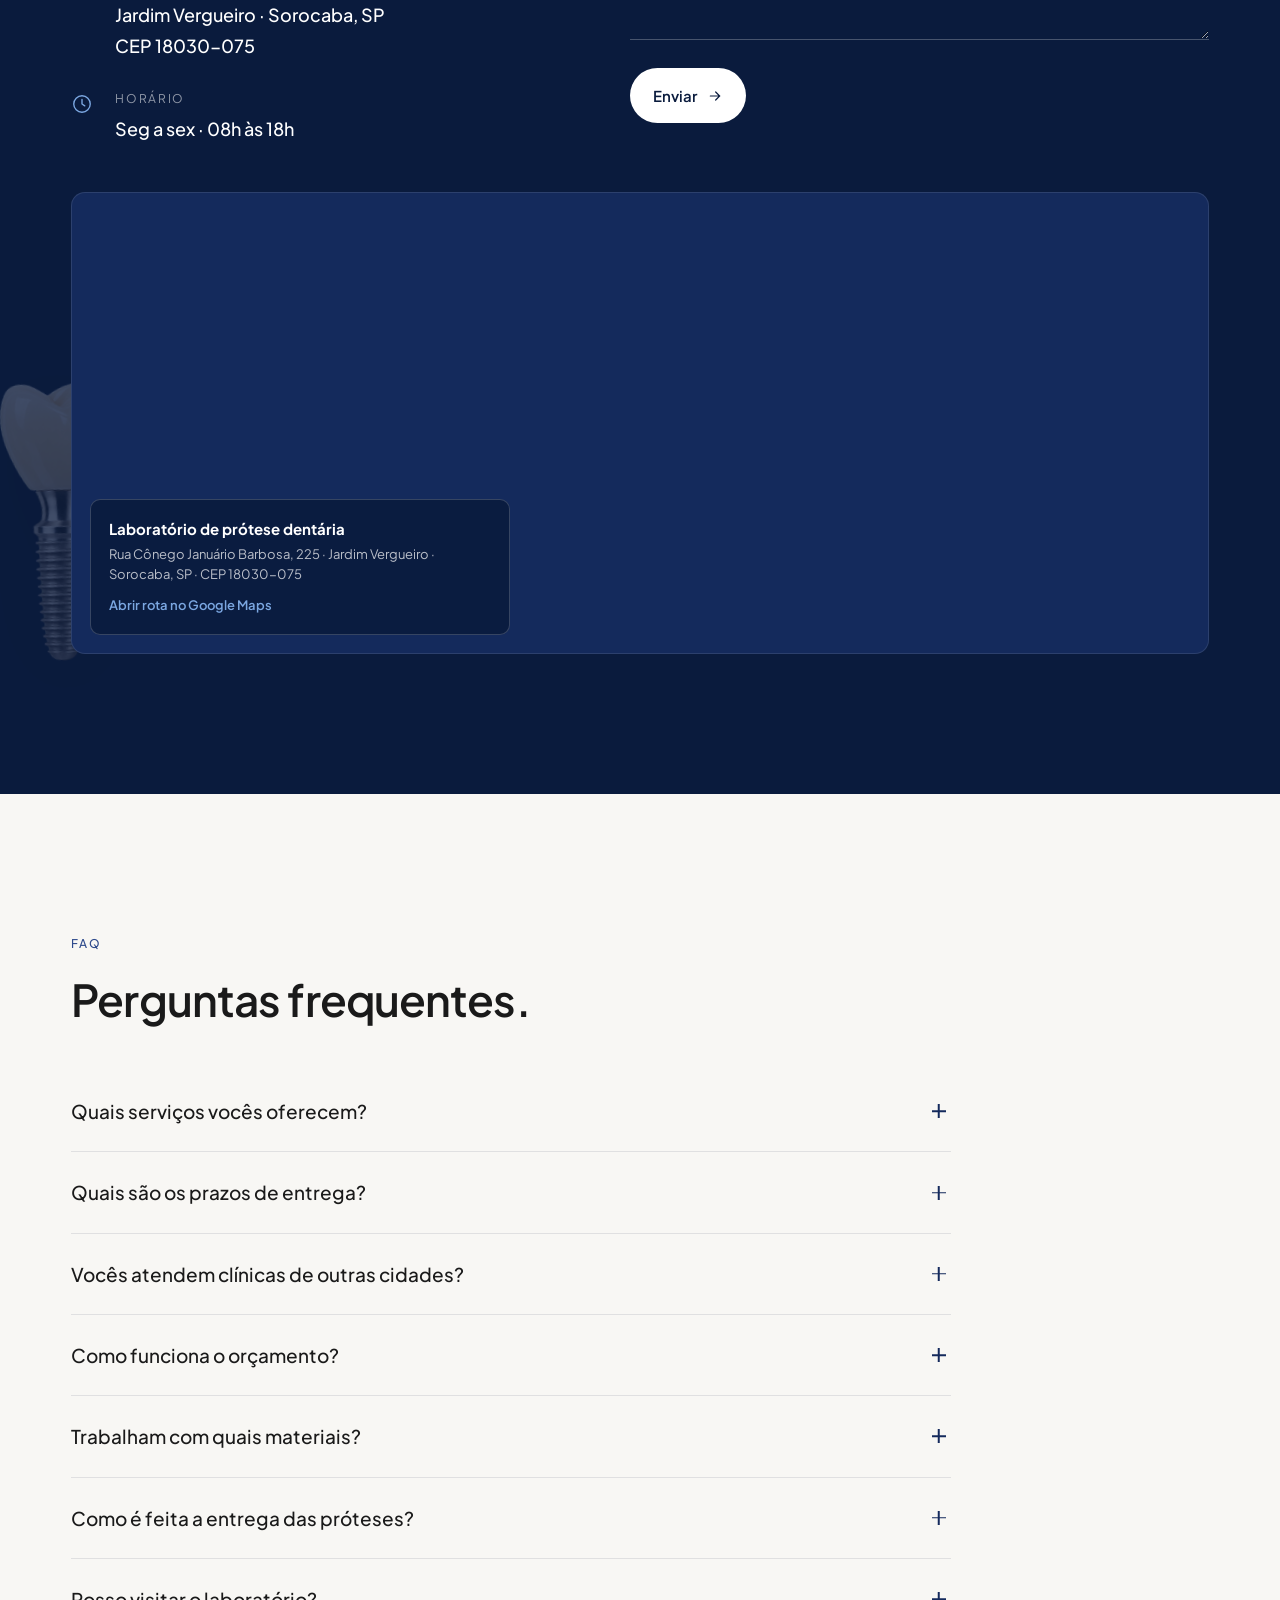
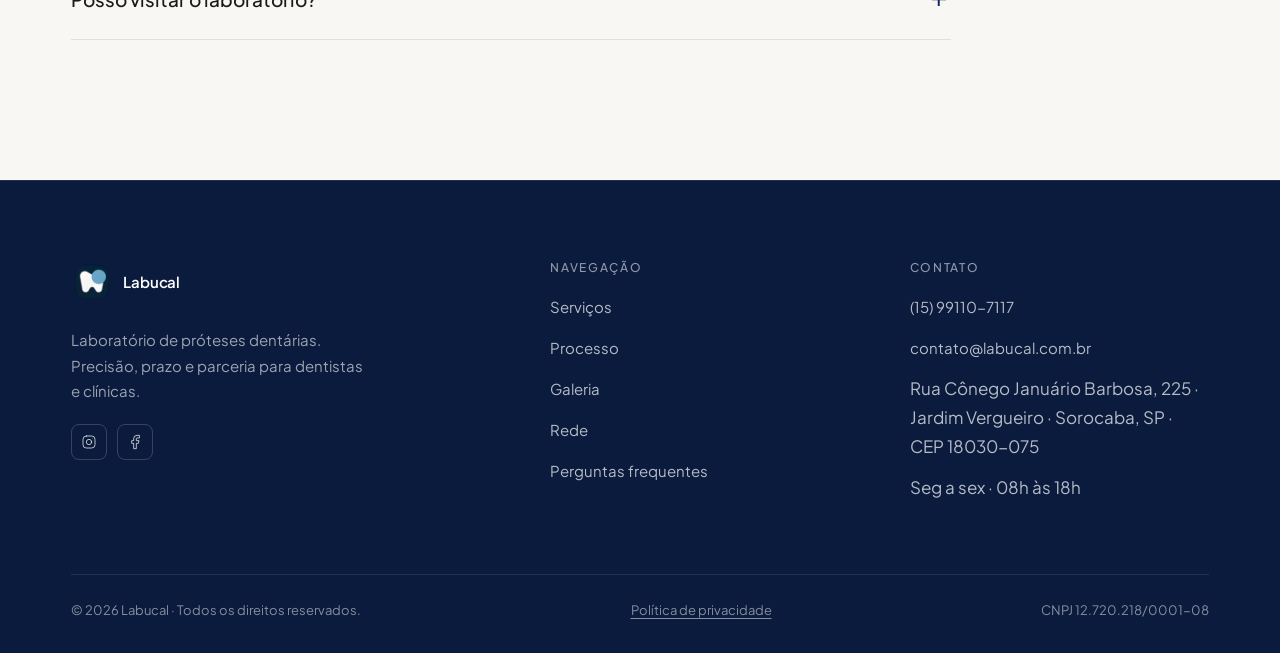
==== commit 7b796a2b: "feat: formulario de contato envia via mailto (antes nao enviava nada) - valida nome e contato; monta" ====
--- a/index.html
+++ b/index.html
@@ -2326,11 +2326,39 @@
   // ---------- Form ----------
   document.getElementById('contactForm').addEventListener('submit', (e) => {
     e.preventDefault();
-    const btn = e.currentTarget.querySelector('button');
+    const form = e.currentTarget;
+    const nome = form.querySelector('#f-nome').value.trim();
+    const clinica = form.querySelector('#f-clin').value.trim();
+    const contato = form.querySelector('#f-cont').value.trim();
+    const mensagem = form.querySelector('#f-msg').value.trim();
+
+    // Validação mínima (o form usa novalidate): nome e contato são obrigatórios.
+    if (!nome || !contato) {
+      (nome ? form.querySelector('#f-cont') : form.querySelector('#f-nome')).focus();
+      return;
+    }
+
+    const subject = 'Pedido de orçamento — ' + nome;
+    const body = [
+      'Nome: ' + nome,
+      clinica ? 'Clínica: ' + clinica : null,
+      'Contato: ' + contato,
+      '',
+      mensagem || '(sem mensagem)'
+    ].filter(l => l !== null).join('\n');
+
+    const mailto = 'mailto:contato@labucal.com.br'
+      + '?subject=' + encodeURIComponent(subject)
+      + '&body=' + encodeURIComponent(body);
+
+    const btn = form.querySelector('button');
     const original = btn.innerHTML;
-    btn.innerHTML = 'Enviado ✓';
+    btn.innerHTML = 'Abrindo e-mail…';
     btn.style.background = '#7BA7E1';
-    setTimeout(() => { btn.innerHTML = original; btn.style.background = ''; e.currentTarget.reset(); }, 2400);
+    // Abre o cliente de e-mail. Não damos reset() para não perder os dados
+    // caso o usuário não tenha um cliente de e-mail configurado.
+    window.location.href = mailto;
+    setTimeout(() => { btn.innerHTML = original; btn.style.background = ''; }, 2400);
   });
 
   // ---------- Labucalzinho (powered by Gemini) ----------
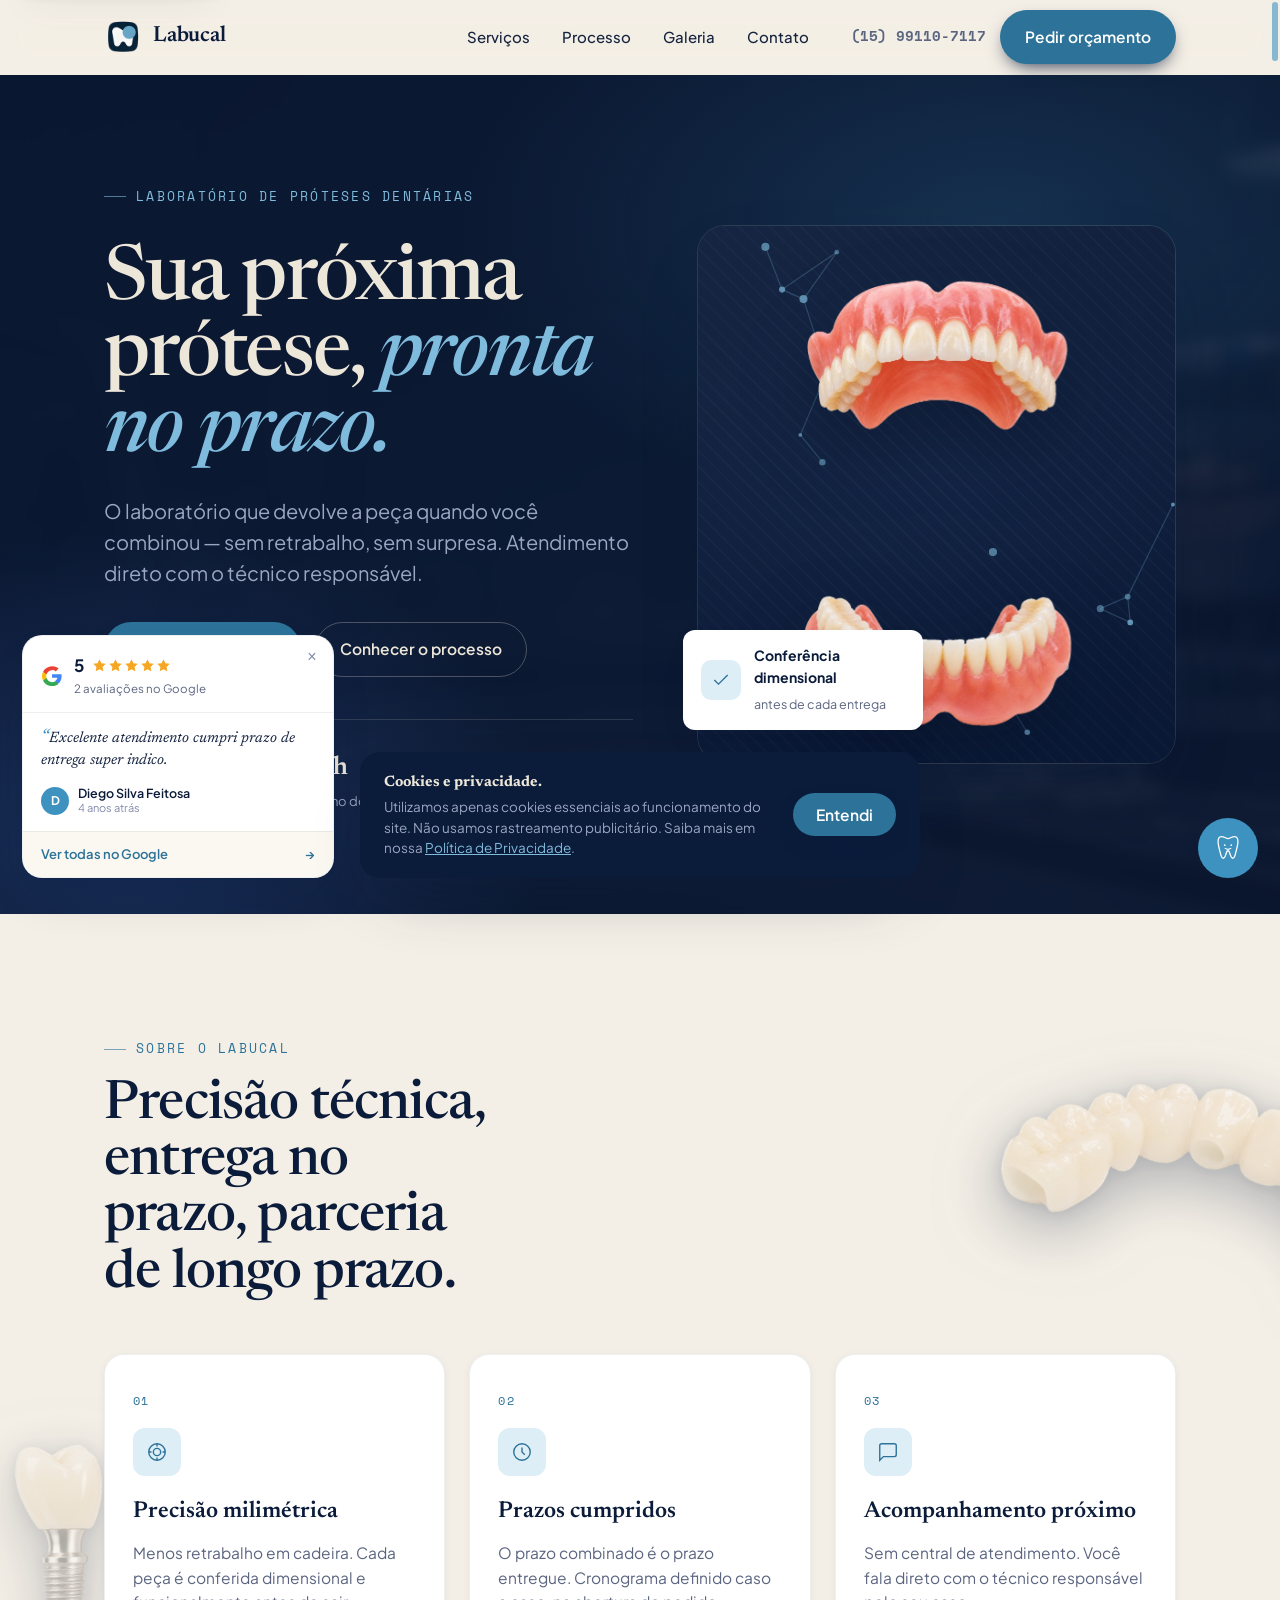
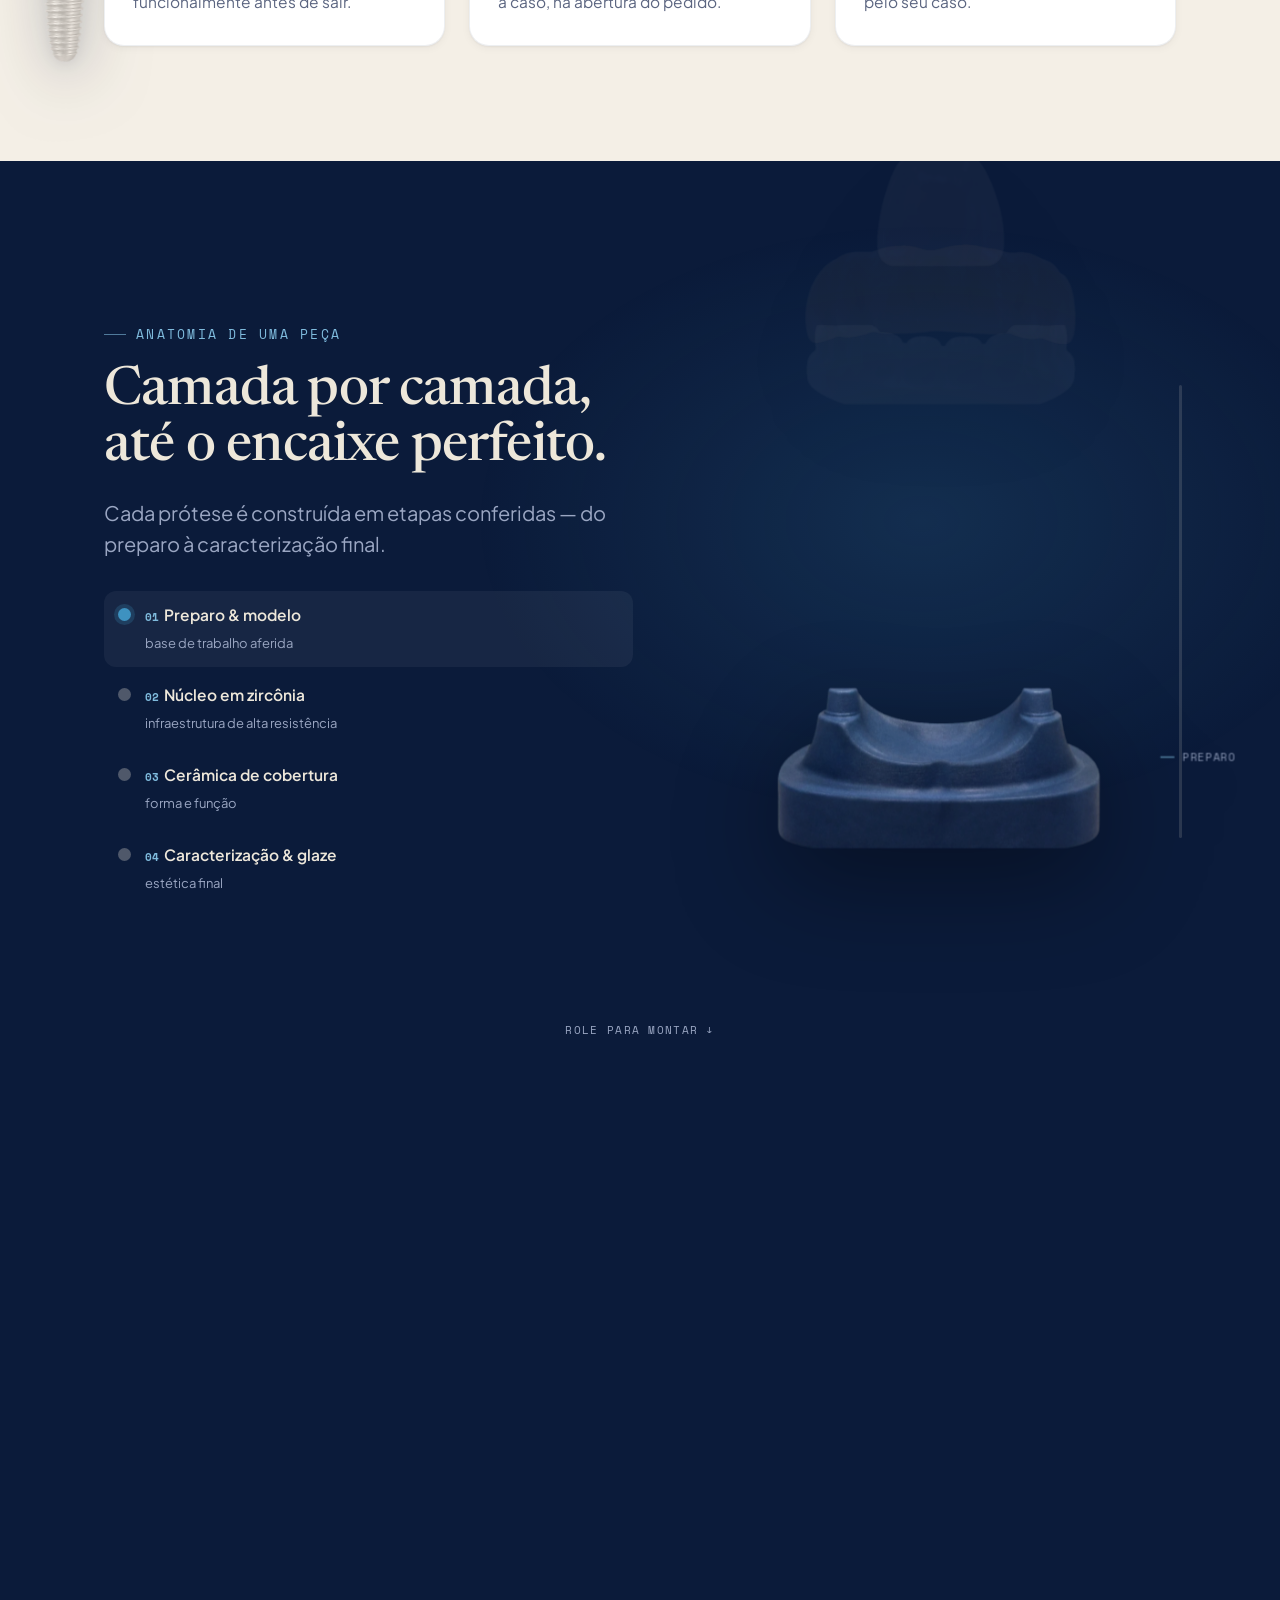
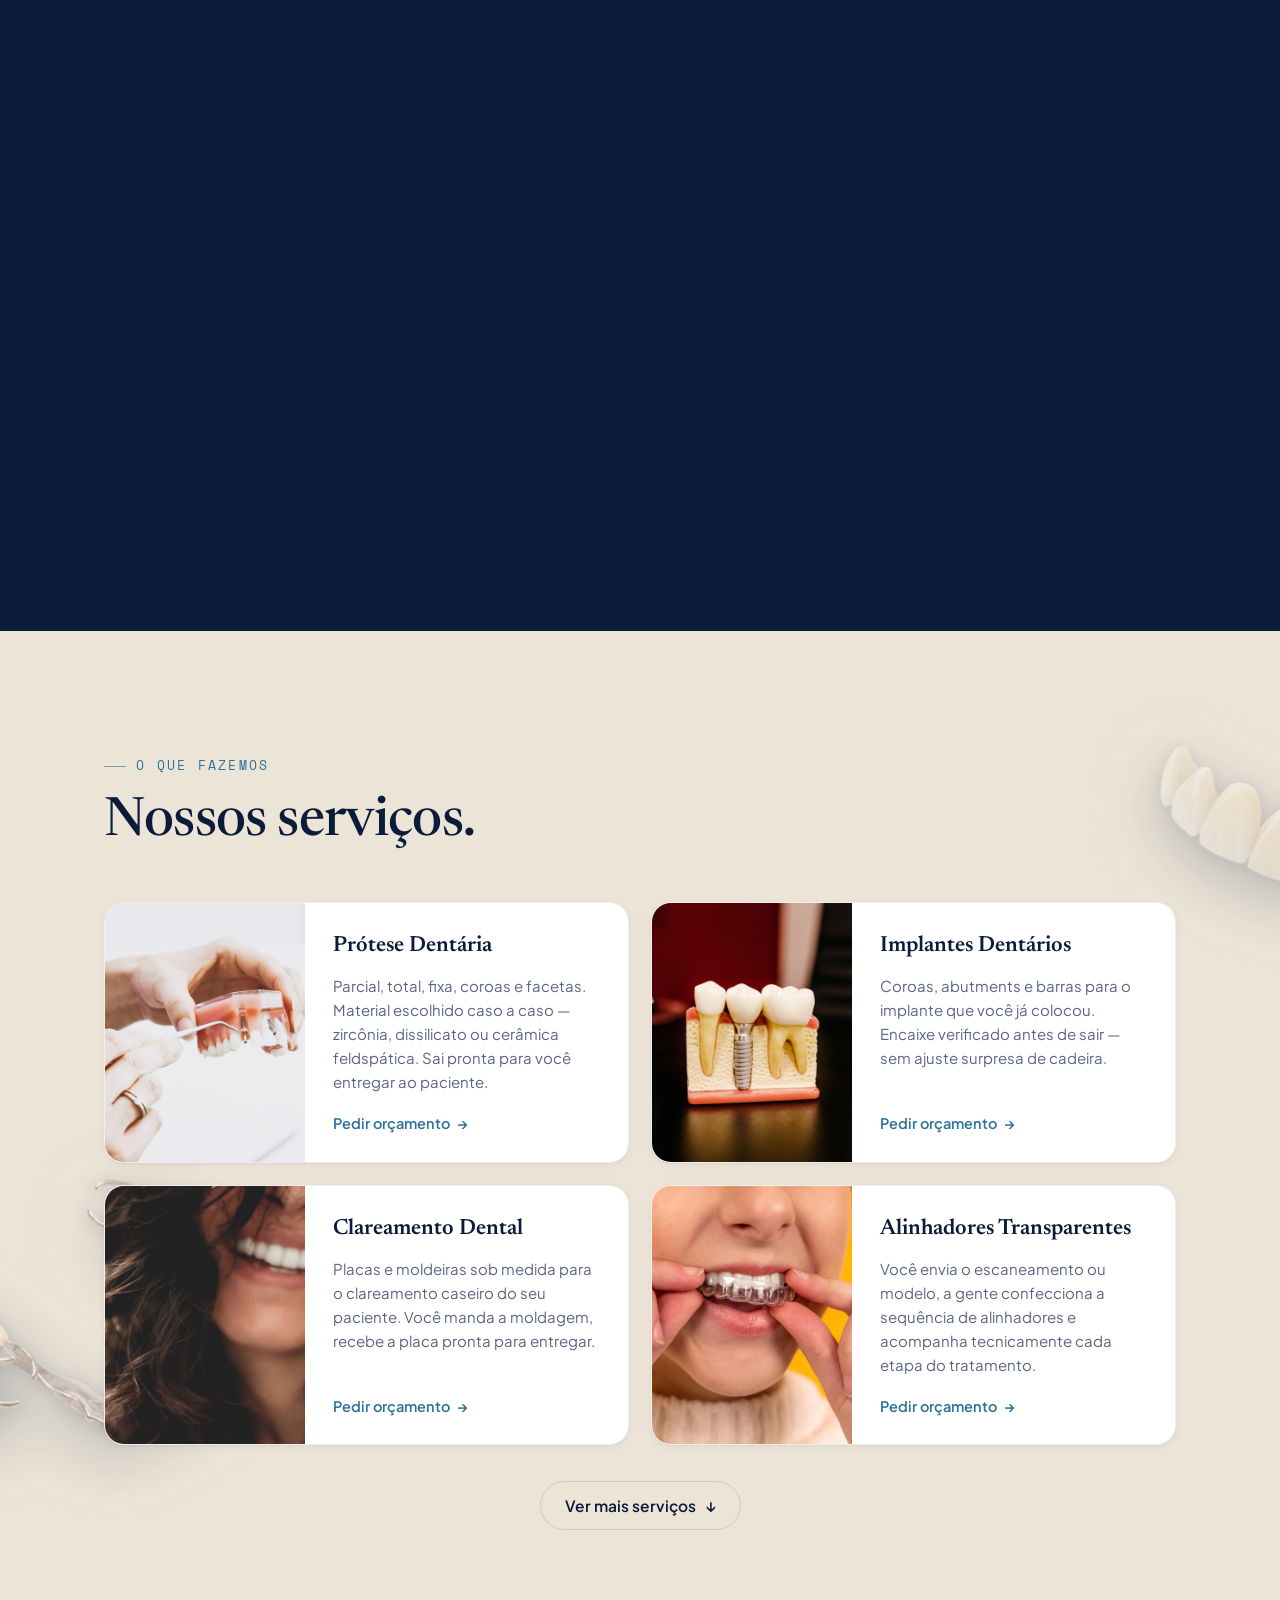
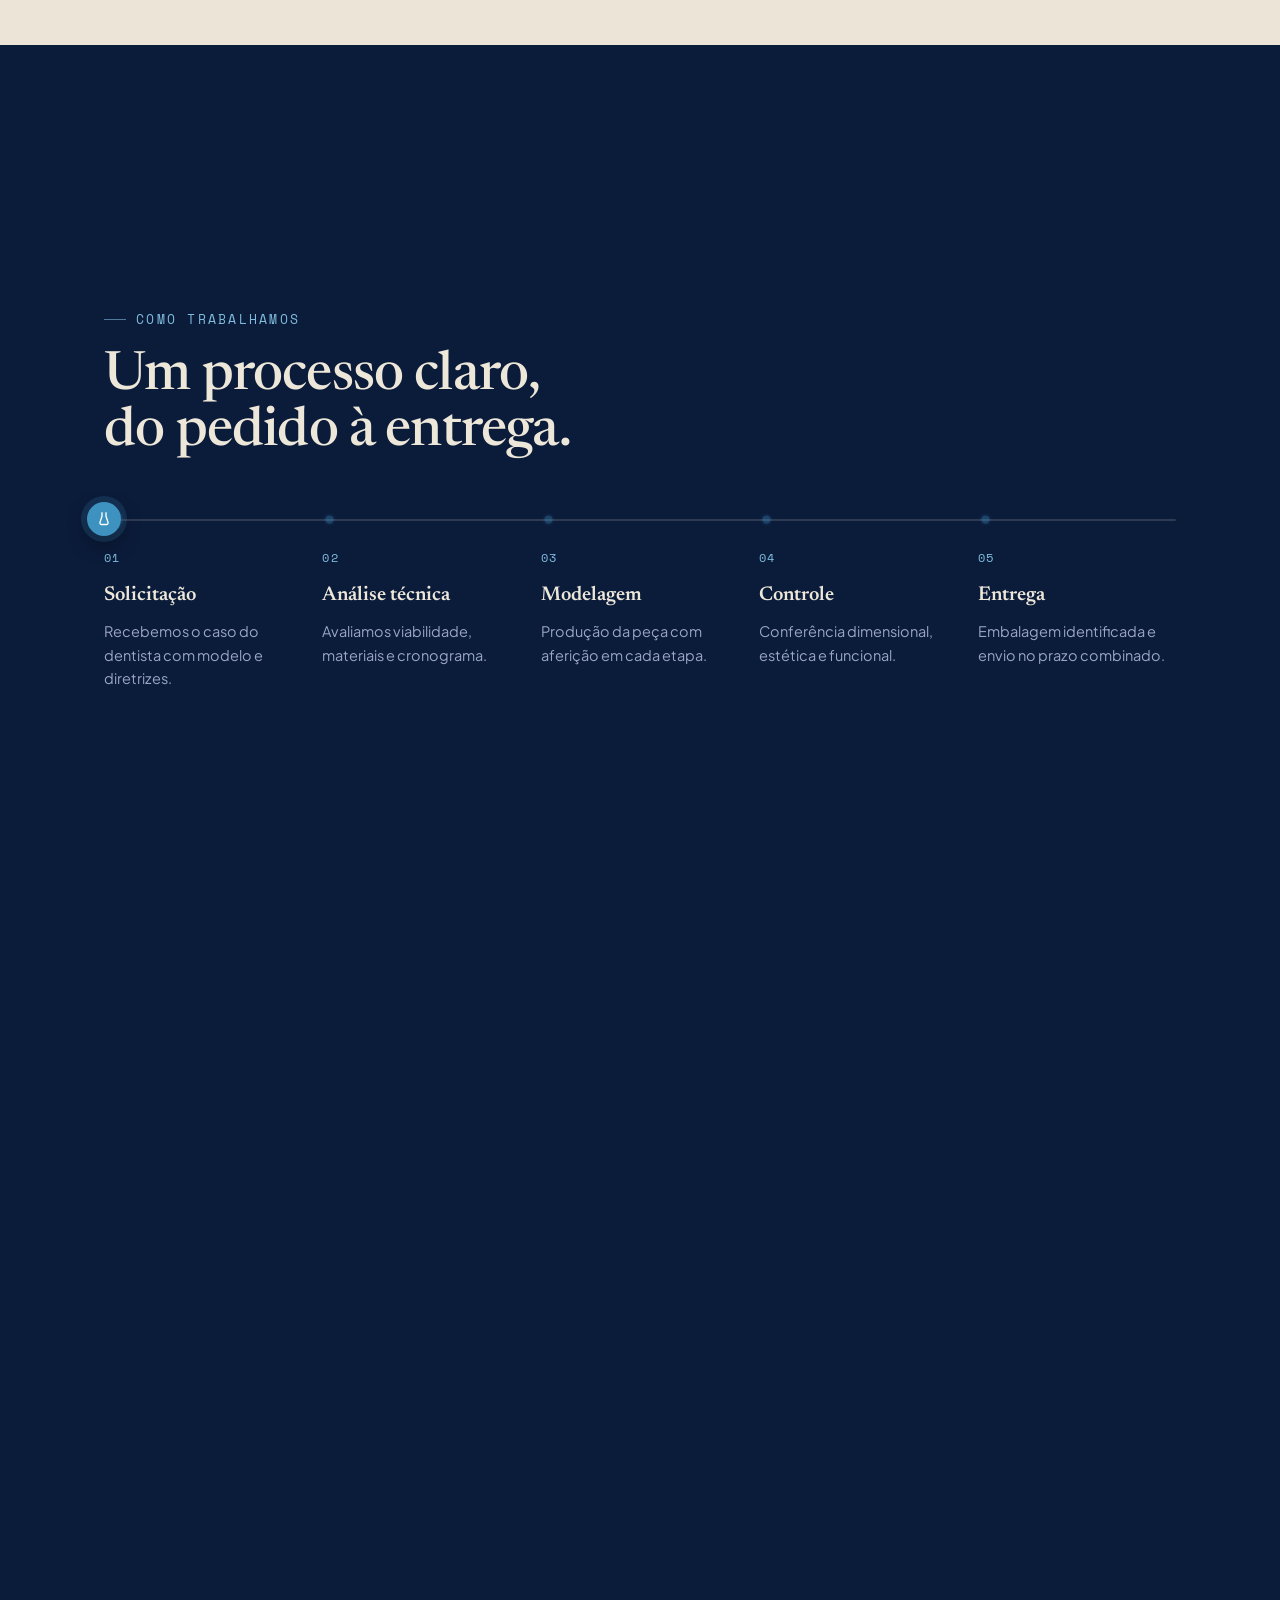
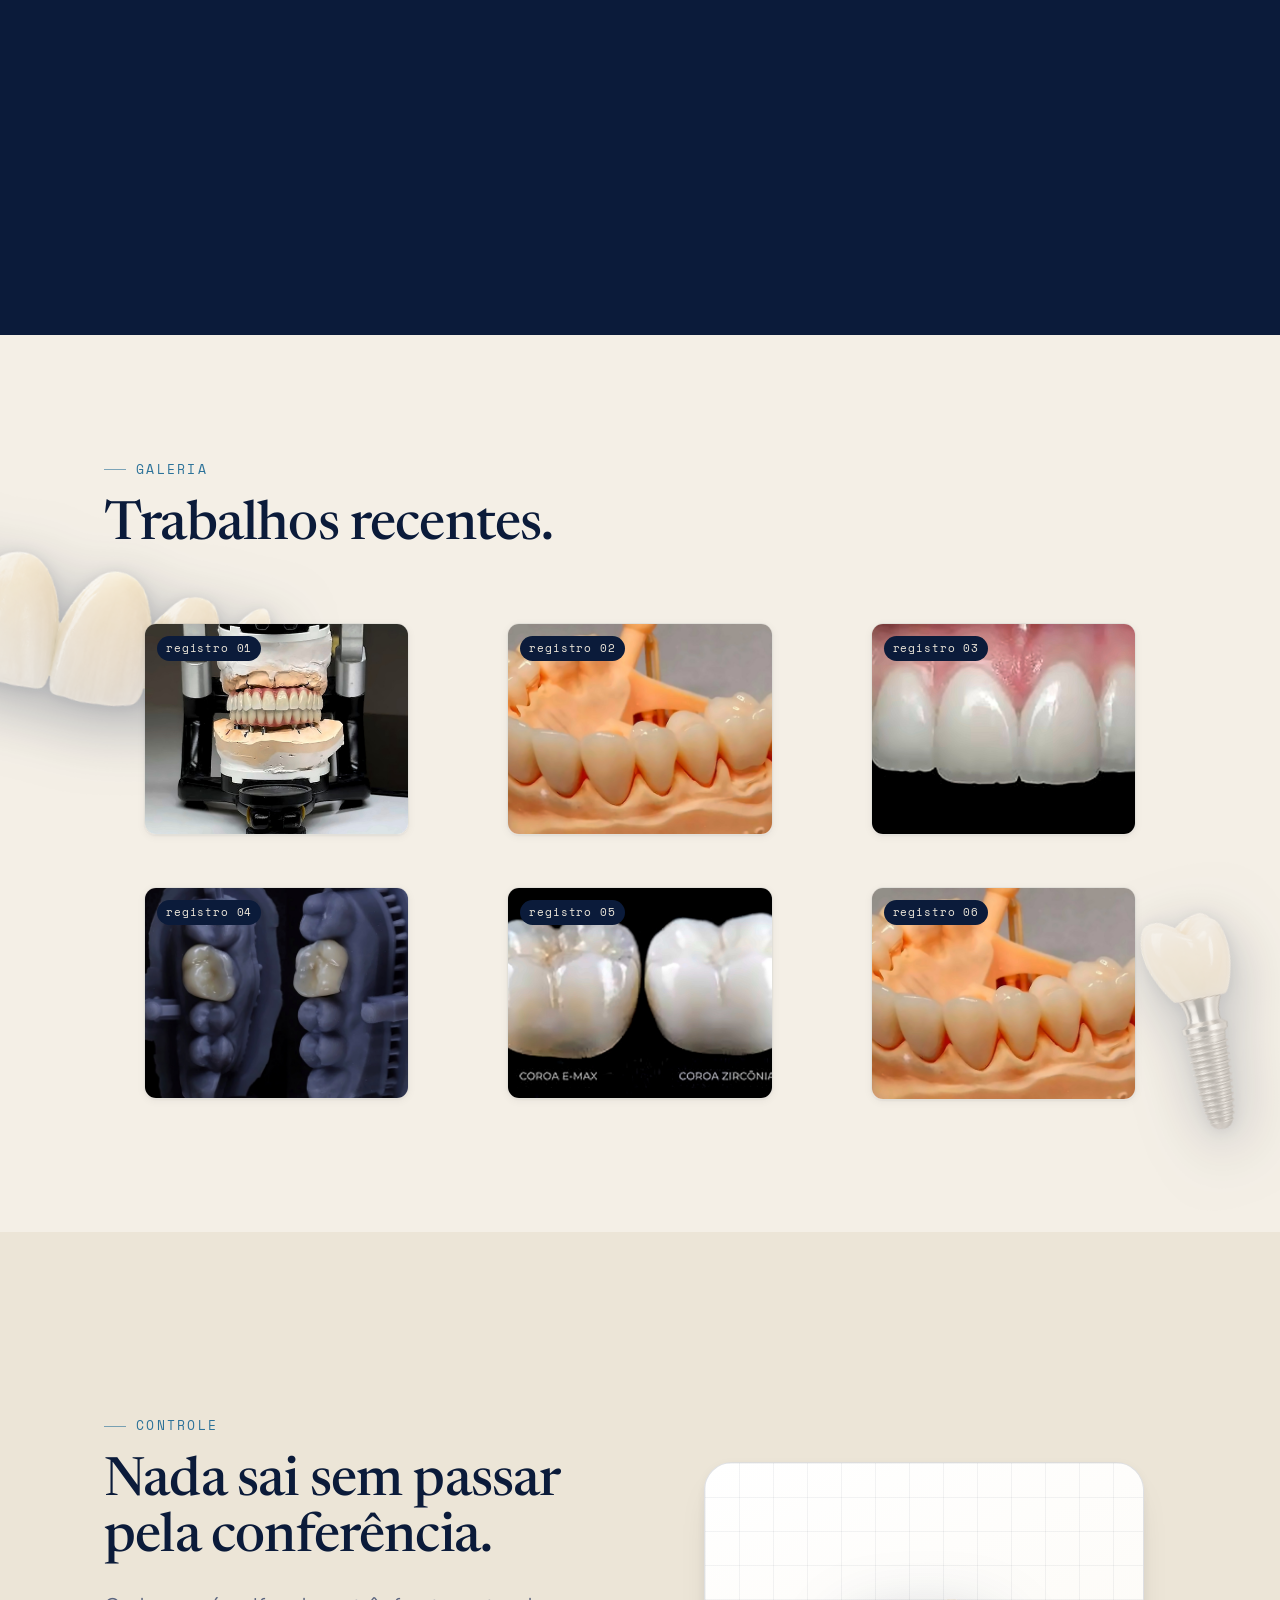
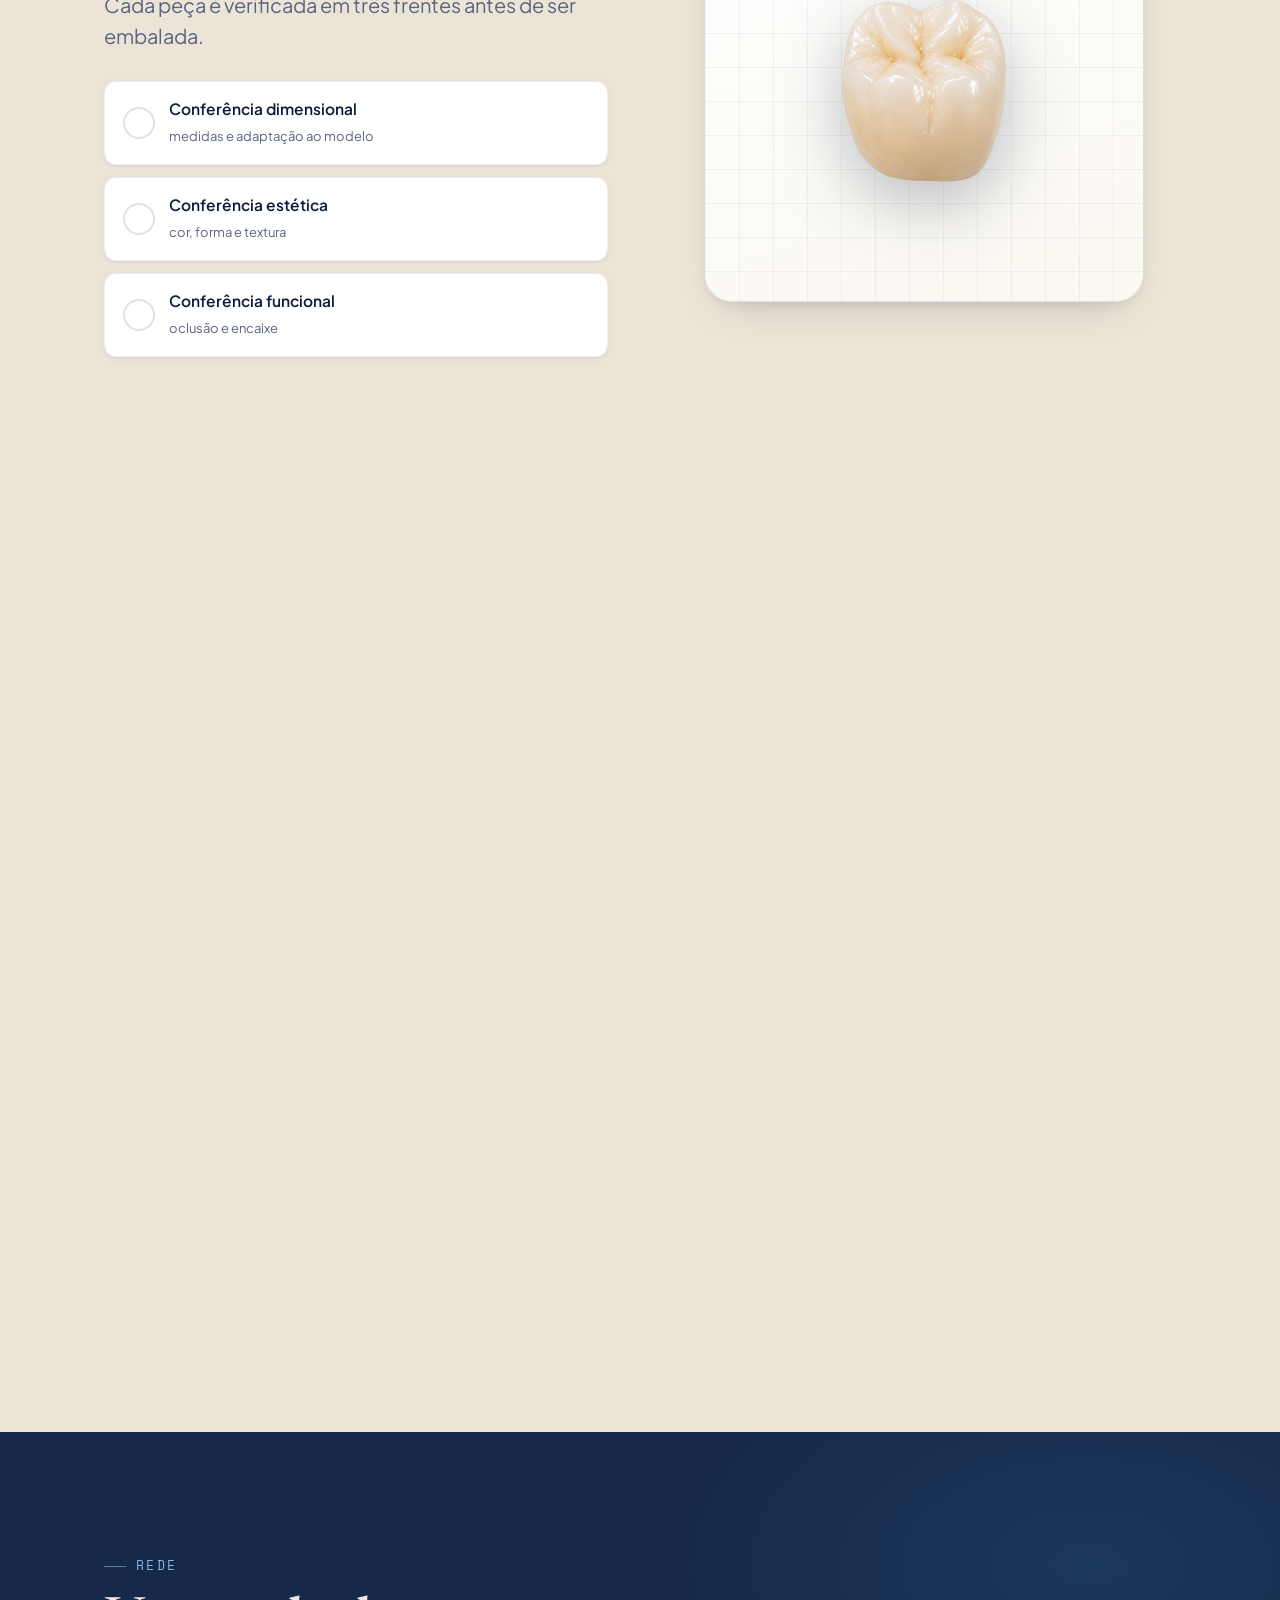
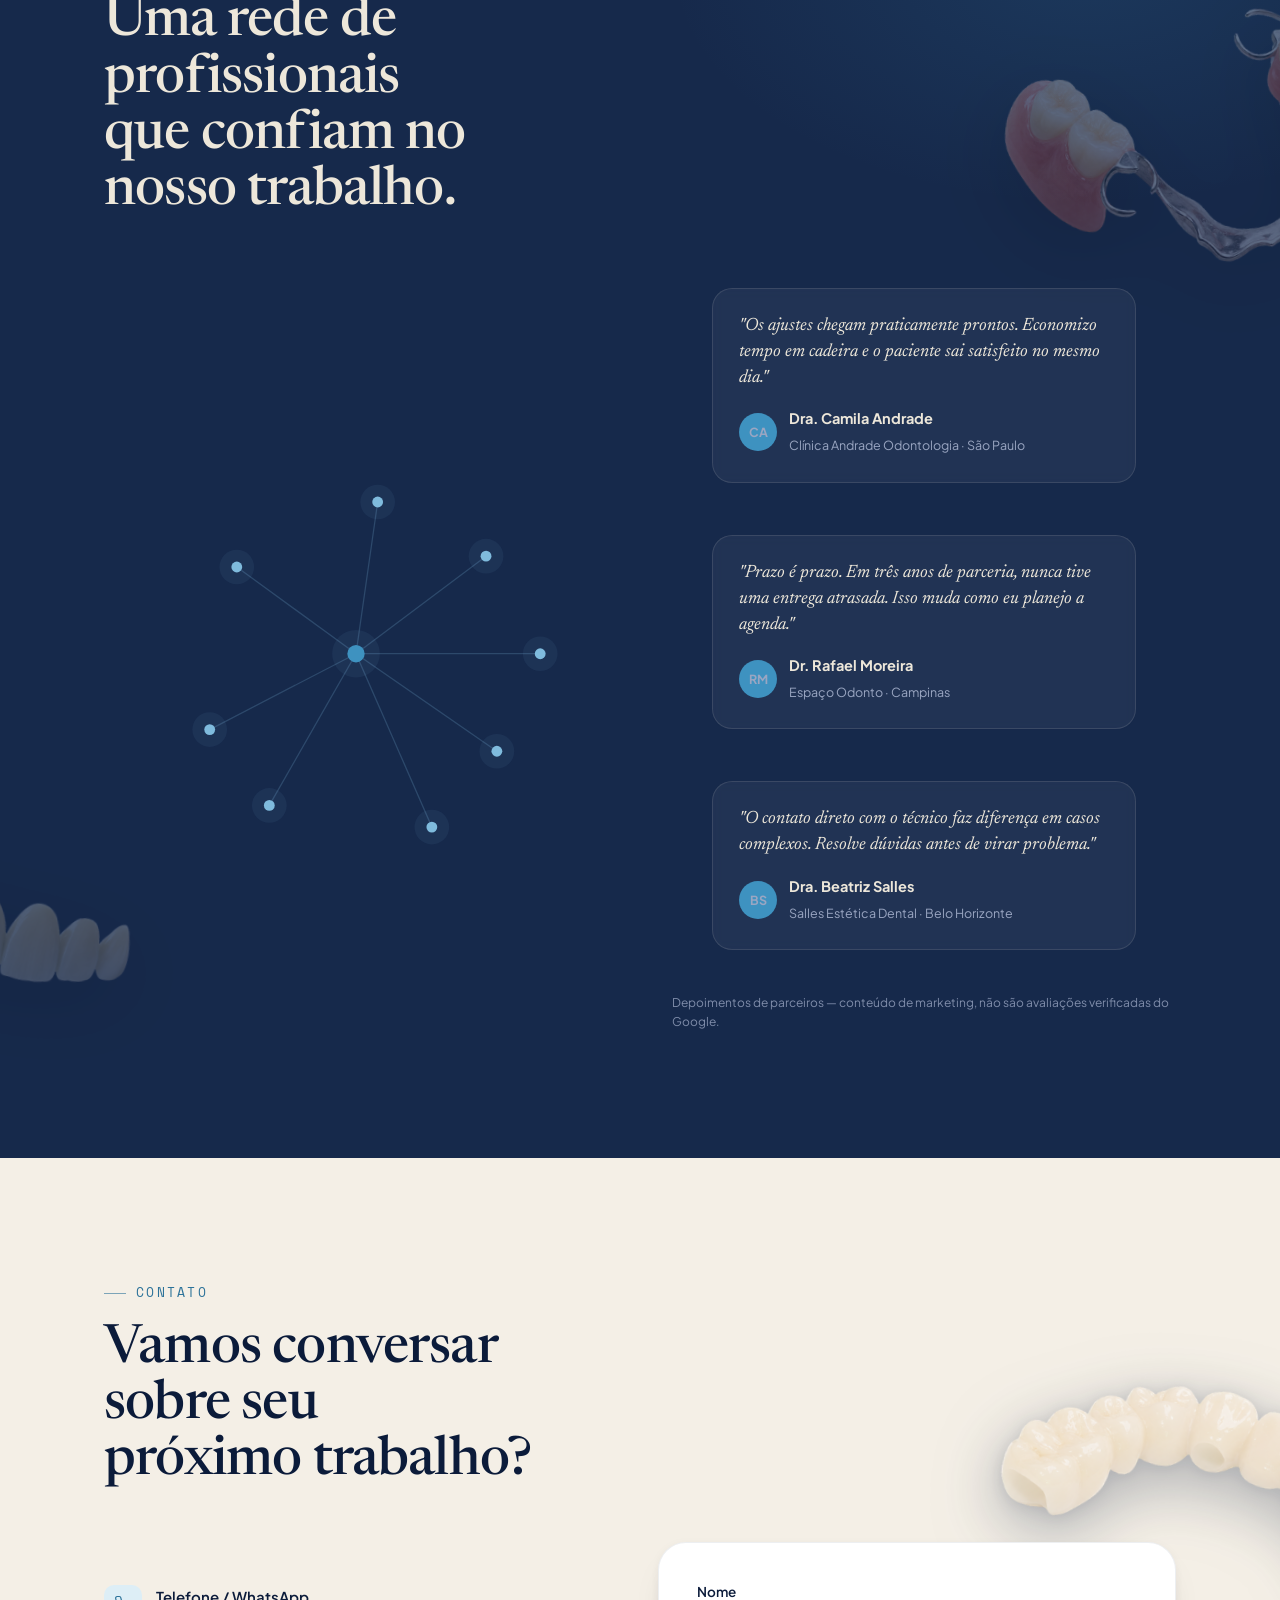
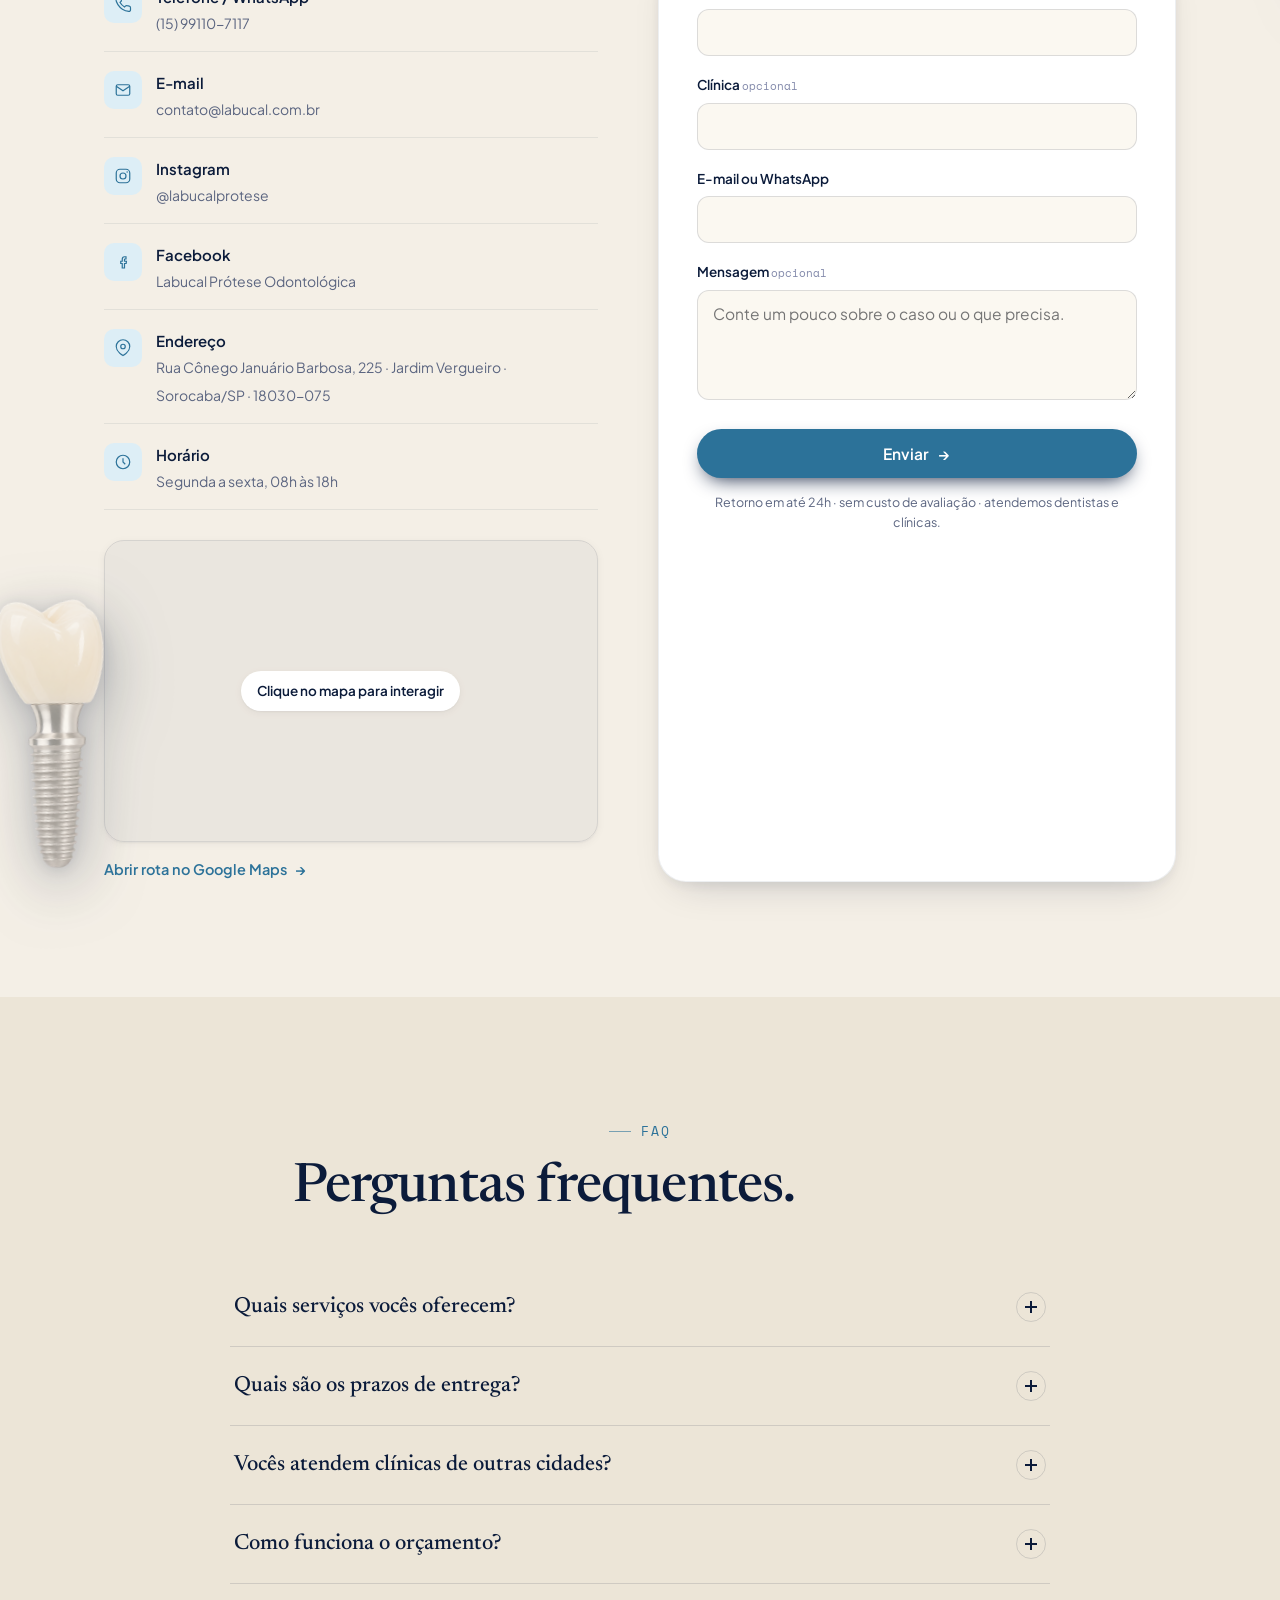
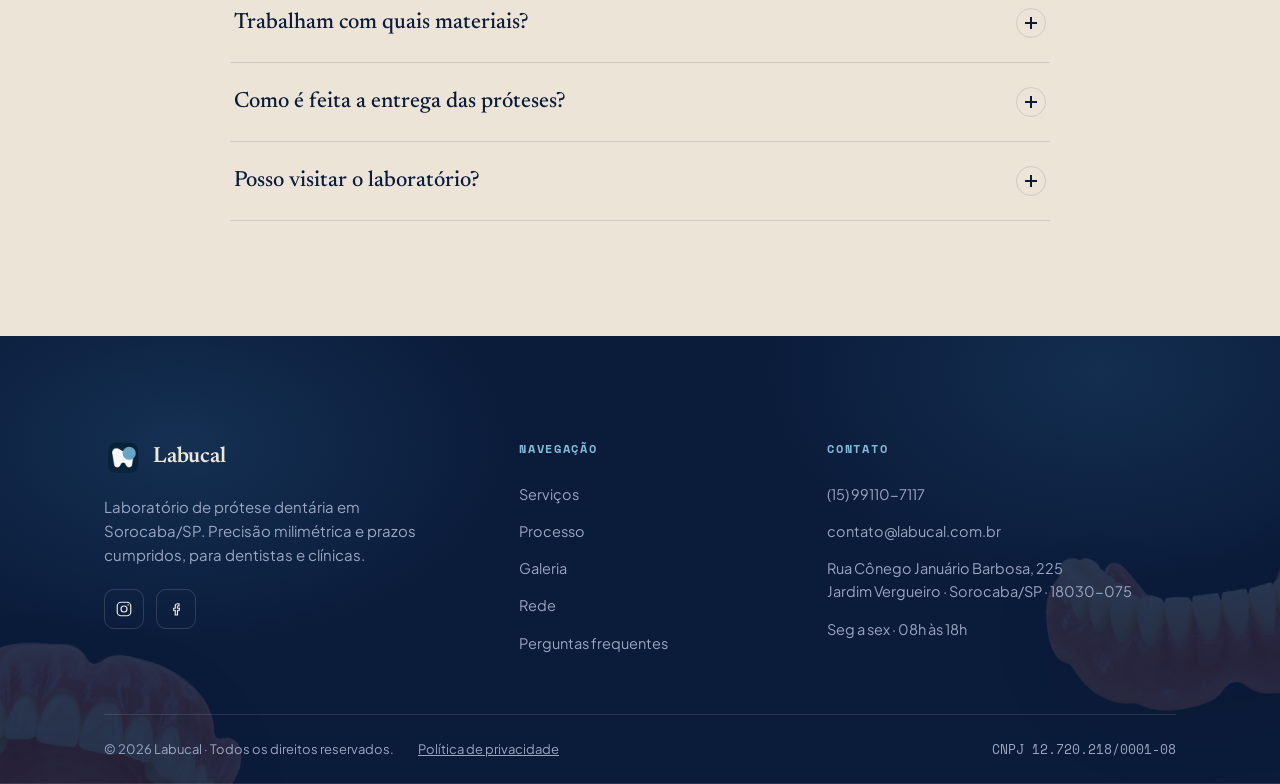
==== commit 04dba9c3: "refactor: publicar a V2 na raiz (arquivar v1 em old/) + correções da auditoria RESTRUTURA: - a landi" ====
--- a/index.html
+++ b/index.html
@@ -1,45 +1,57 @@
-<!doctype html>
+<!DOCTYPE html>
 <html lang="pt-BR">
 <head>
-<meta charset="utf-8" />
+<meta charset="UTF-8" />
 <meta name="viewport" content="width=device-width, initial-scale=1" />
 <title>Laboratório de Prótese Dentária em Sorocaba/SP | Labucal</title>
-<meta name="description" content="Laboratório de prótese dentária em Sorocaba/SP. Próteses, implantes, clareamento e alinhadores transparentes para dentistas e clínicas. Prazos cumpridos e precisão milimétrica." />
+<meta name="description" content="Laboratório de prótese dentária em Sorocaba/SP. Próteses, implantes, clareamento e alinhadores para dentistas e clínicas, com prazo cumprido e precisão." />
 <link rel="canonical" href="https://labucal.pages.dev/" />
 <meta name="theme-color" content="#0A1B3D" />
 <meta name="color-scheme" content="light" />
 
-<link rel="preconnect" href="https://labucal-gemini-proxy.keanukeanom.workers.dev" crossorigin />
-
 <!-- Open Graph -->
 <meta property="og:type" content="website" />
-<meta property="og:site_name" content="Labucal" />
 <meta property="og:title" content="Laboratório de Prótese Dentária em Sorocaba/SP | Labucal" />
 <meta property="og:description" content="Próteses, implantes, clareamento e alinhadores transparentes para dentistas e clínicas. Prazos cumpridos e precisão milimétrica." />
 <meta property="og:url" content="https://labucal.pages.dev/" />
 <meta property="og:image" content="https://labucal.pages.dev/assets/labucal-images/service-protese.jpg" />
-<meta property="og:image:width" content="900" />
-<meta property="og:image:height" content="600" />
 <meta property="og:locale" content="pt_BR" />
-
-<!-- Twitter Cards -->
+<meta property="og:site_name" content="Labucal" />
 <meta name="twitter:card" content="summary_large_image" />
 <meta name="twitter:title" content="Laboratório de Prótese Dentária em Sorocaba/SP | Labucal" />
 <meta name="twitter:description" content="Próteses, implantes, clareamento e alinhadores transparentes para dentistas e clínicas." />
 <meta name="twitter:image" content="https://labucal.pages.dev/assets/labucal-images/service-protese.jpg" />
 
-<!-- Structured data: LocalBusiness / Dental Laboratory -->
+<link rel="preconnect" href="https://fonts.googleapis.com" />
+<link rel="preconnect" href="https://fonts.gstatic.com" crossorigin />
+<link href="https://fonts.googleapis.com/css2?family=Newsreader:ital,opsz,wght@0,6..72,400;0,6..72,500;0,6..72,600;1,6..72,400;1,6..72,500&family=Plus+Jakarta+Sans:wght@400;500;600;700&family=Space+Mono:wght@400;700&display=swap" rel="stylesheet" />
+<link rel="stylesheet" href="styles.css" />
+
+<link rel="icon" href="/assets/brand/favicon.ico" sizes="any" />
+<link rel="icon" type="image/png" sizes="32x32" href="/assets/brand/favicon-32.png" />
+<link rel="apple-touch-icon" href="/assets/brand/apple-touch-icon.png" />
+<link rel="preconnect" href="https://labucal-gemini-proxy.keanukeanom.workers.dev" crossorigin />
+
+<!-- Sem JS: restaura a barra de rolagem nativa (a custom depende de JS) -->
+<noscript><style>
+  html { scrollbar-width: auto; }
+  html::-webkit-scrollbar { width: 12px; height: 12px; display: block; }
+  .app-scrollbar { display: none !important; }
+</style></noscript>
+
+<!-- JSON-LD: MedicalBusiness + ProfessionalService -->
 <script type="application/ld+json">
 {
   "@context": "https://schema.org",
   "@type": ["MedicalBusiness", "ProfessionalService"],
   "name": "Labucal",
-  "description": "Laboratório de prótese dentária em Sorocaba/SP. Próteses, implantes, clareamento e alinhadores transparentes para dentistas e clínicas.",
+  "description": "Laboratório de prótese dentária em Sorocaba/SP para dentistas e clínicas.",
+  "image": "https://labucal.pages.dev/assets/labucal-images/service-protese.jpg",
+  "logo": "https://labucal.pages.dev/assets/brand/labucal-logo-192.png",
   "url": "https://labucal.pages.dev/",
-  "logo": "https://labucal.pages.dev/assets/brand/labucal-logo-192.png",
-  "image": "https://labucal.pages.dev/assets/labucal-images/service-protese.jpg",
-  "telephone": "+55-15-99110-7117",
+  "telephone": "+5515991107117",
   "email": "contato@labucal.com.br",
+  "taxID": "12.720.218/0001-08",
   "address": {
     "@type": "PostalAddress",
     "streetAddress": "Rua Cônego Januário Barbosa, 225",
@@ -48,17 +60,12 @@
     "postalCode": "18030-075",
     "addressCountry": "BR"
   },
-  "geo": {
-    "@type": "GeoCoordinates",
-    "latitude": -23.5084267,
-    "longitude": -47.4584548
+  "geo": { "@type": "GeoCoordinates", "latitude": -23.5084267, "longitude": -47.4584548 },
+  "openingHoursSpecification": {
+    "@type": "OpeningHoursSpecification",
+    "dayOfWeek": ["Monday","Tuesday","Wednesday","Thursday","Friday"],
+    "opens": "08:00", "closes": "18:00"
   },
-  "openingHoursSpecification": [{
-    "@type": "OpeningHoursSpecification",
-    "dayOfWeek": ["Monday", "Tuesday", "Wednesday", "Thursday", "Friday"],
-    "opens": "08:00",
-    "closes": "18:00"
-  }],
   "areaServed": [
     { "@type": "City", "name": "Sorocaba" },
     { "@type": "State", "name": "São Paulo" },
@@ -68,1252 +75,37 @@
     "https://www.facebook.com/labucalprotese",
     "https://www.instagram.com/labucalprotese/"
   ],
-  "aggregateRating": {
-    "@type": "AggregateRating",
-    "ratingValue": "5.0",
-    "reviewCount": "2",
-    "bestRating": "5",
-    "worstRating": "1"
-  }
+  "aggregateRating": { "@type": "AggregateRating", "ratingValue": "5", "reviewCount": "2" }
 }
 </script>
 
-<!-- Structured data: FAQPage -->
+<!-- JSON-LD: FAQPage -->
 <script type="application/ld+json">
 {
   "@context": "https://schema.org",
   "@type": "FAQPage",
   "mainEntity": [
-    {
-      "@type": "Question",
-      "name": "Quais serviços vocês oferecem?",
-      "acceptedAnswer": {
-        "@type": "Answer",
-        "text": "Prótese dentária (parcial, total e fixa, coroas e facetas), componentes protéticos sobre implantes já instalados, placas e moldeiras para clareamento caseiro, e alinhadores transparentes. Todos os serviços são executados sob prescrição do dentista. Atendemos exclusivamente profissionais autônomos (CPF) e clínicas (CNPJ) — não atendemos pacientes diretamente."
-      }
-    },
-    {
-      "@type": "Question",
-      "name": "Quais são os prazos de entrega?",
-      "acceptedAnswer": {
-        "@type": "Answer",
-        "text": "O prazo depende do tipo de serviço. Coroas unitárias saem em 5 a 7 dias úteis; reabilitações completas, entre 15 e 25 dias. Para alinhadores e placas de clareamento, definimos o cronograma após análise do caso. O prazo é sempre combinado caso a caso na abertura do pedido."
-      }
-    },
-    {
-      "@type": "Question",
-      "name": "Vocês atendem clínicas de outras cidades?",
-      "acceptedAnswer": {
-        "@type": "Answer",
-        "text": "Sim. Operamos a partir de Sorocaba, SP. Atendemos todo o estado e demais capitais brasileiras por logística rastreada, com seguro e prazo de envio acordado na abertura do pedido."
-      }
-    },
-    {
-      "@type": "Question",
-      "name": "Como funciona o orçamento?",
-      "acceptedAnswer": {
-        "@type": "Answer",
-        "text": "Após o envio do caso, retornamos em até 24h com proposta detalhada: material, etapas, prazo e valor. Sem custo de avaliação."
-      }
-    },
-    {
-      "@type": "Question",
-      "name": "Trabalham com quais materiais?",
-      "acceptedAnswer": {
-        "@type": "Answer",
-        "text": "Zircônia, dissilicato de lítio, cerâmica feldspática, resinas de alta performance e ligas metálicas certificadas. Indicamos o ideal para cada caso."
-      }
-    },
-    {
-      "@type": "Question",
-      "name": "Como é feita a entrega das próteses?",
-      "acceptedAnswer": {
-        "@type": "Answer",
-        "text": "Embalagem identificada com etiqueta do caso, transportadora parceira e código de rastreio enviado por WhatsApp. Em Sorocaba e região, entrega própria sob demanda."
-      }
-    },
-    {
-      "@type": "Question",
-      "name": "Posso visitar o laboratório?",
-      "acceptedAnswer": {
-        "@type": "Answer",
-        "text": "Claro. Recebemos profissionais com agendamento prévio para conhecer o espaço, os equipamentos e a equipe técnica."
-      }
-    }
+    { "@type": "Question", "name": "Quais serviços vocês oferecem?", "acceptedAnswer": { "@type": "Answer", "text": "Prótese dentária (parcial, total e fixa, coroas e facetas), componentes protéticos sobre implantes já instalados, placas e moldeiras para clareamento caseiro, e alinhadores transparentes. Todos os serviços são executados sob prescrição do dentista. Atendemos exclusivamente profissionais autônomos (CPF) e clínicas (CNPJ) — não atendemos pacientes diretamente." } },
+    { "@type": "Question", "name": "Quais são os prazos de entrega?", "acceptedAnswer": { "@type": "Answer", "text": "O prazo depende do tipo de serviço. Coroas unitárias saem em 7 dias corridos; reabilitações completas, entre 15 e 25 dias. Para alinhadores e placas de clareamento, definimos o cronograma após análise do caso. O prazo é sempre combinado caso a caso na abertura do pedido." } },
+    { "@type": "Question", "name": "Vocês atendem clínicas de outras cidades?", "acceptedAnswer": { "@type": "Answer", "text": "Sim. Operamos a partir de Sorocaba, SP. Atendemos todo o estado e demais capitais brasileiras por logística rastreada, com seguro e prazo de envio acordado na abertura do pedido." } },
+    { "@type": "Question", "name": "Como funciona o orçamento?", "acceptedAnswer": { "@type": "Answer", "text": "Após o envio do caso, retornamos em até 24h com proposta detalhada: material, etapas, prazo e valor. Sem custo de avaliação." } },
+    { "@type": "Question", "name": "Trabalham com quais materiais?", "acceptedAnswer": { "@type": "Answer", "text": "Zircônia, dissilicato de lítio, cerâmica feldspática, resinas de alta performance e ligas metálicas certificadas. Indicamos o ideal para cada caso." } },
+    { "@type": "Question", "name": "Como é feita a entrega das próteses?", "acceptedAnswer": { "@type": "Answer", "text": "Embalagem identificada com etiqueta do caso, transportadora parceira e código de rastreio enviado por WhatsApp. Em Sorocaba e região, entrega própria sob demanda." } },
+    { "@type": "Question", "name": "Posso visitar o laboratório?", "acceptedAnswer": { "@type": "Answer", "text": "Claro. Recebemos profissionais com agendamento prévio para conhecer o espaço, os equipamentos e a equipe técnica." } }
   ]
 }
 </script>
-
-<link rel="icon" href="assets/brand/favicon.ico" sizes="any" />
-<link rel="icon" type="image/png" sizes="32x32" href="assets/brand/favicon-32.png" />
-<link rel="apple-touch-icon" href="assets/brand/apple-touch-icon.png" />
-
-<link rel="preconnect" href="https://fonts.googleapis.com" />
-<link rel="preconnect" href="https://fonts.gstatic.com" crossorigin />
-<link href="https://fonts.googleapis.com/css2?family=Plus+Jakarta+Sans:wght@400;500;600&display=swap" rel="stylesheet" />
-
-<!-- Sem JS: restaura a barra de rolagem nativa (a custom depende de JS) -->
-<noscript><style>
-  html { scrollbar-width: auto; }
-  html::-webkit-scrollbar { width: 12px; height: 12px; display: block; }
-  .app-scrollbar { display: none !important; }
-</style></noscript>
-
-<style>
-  :root {
-    --ink-900: #0A1B3D;   /* azul noche base */
-    --ink-800: #142A5C;   /* azul profundo */
-    --ink-600: #2E4A8C;   /* azul medio */
-    --ink-300: #7BA7E1;   /* azul claro acento */
-    --bone:    #F8F7F4;   /* blanco hueso */
-    --white:   #FFFFFF;
-    --text:    #1A1A1A;
-    --muted:   #6B6B6B;
-
-    --border-dark:  rgba(255,255,255,0.10);
-    --border-dark-2: rgba(255,255,255,0.18);
-    --border-light: rgba(10,27,61,0.10);
-
-    --radius: 10px;
-    --radius-lg: 14px;
-    --shadow-card: 0 2px 12px rgba(0,0,0,0.04);
-
-    --ease: cubic-bezier(.22,.61,.36,1);
-    --t: 240ms;
-
-    --container: 1240px;
-    --gutter: clamp(20px, 4vw, 56px);
-  }
-
-  *, *::before, *::after { box-sizing: border-box; }
-  html {
-    scroll-behavior: smooth;
-    /* Oculta a barra nativa da JANELA (Firefox + legacy). Não reserva espaço,
-       então o conteúdo não fica deslocado. A barra do chat (.lz-body) mantém a sua. */
-    scrollbar-width: none;
-    -ms-overflow-style: none;
-  }
-  /* Oculta a barra nativa da janela no WebKit/Chromium (escopo só na raiz) */
-  html::-webkit-scrollbar { width: 0; height: 0; display: none; }
-
-  /* ---------- Barra de rolagem custom (overlay, controlada por JS) ---------- */
-  .app-scrollbar {
-    position: fixed; top: 2px; right: 2px; bottom: 2px;
-    width: 10px; z-index: 95;
-    pointer-events: none; opacity: 0;
-    transition: opacity .35s var(--ease);
-  }
-  .app-scrollbar.is-active { opacity: 1; }
-  .app-scrollbar__thumb {
-    position: absolute; top: 0; right: 0;
-    width: 6px; min-height: 36px;
-    border-radius: 999px;
-    background: rgba(46,74,140,0.55);   /* --ink-600 translúcido: visível sobre claro e escuro */
-    pointer-events: auto; cursor: grab;
-    will-change: transform, height;
-    transition: width .15s var(--ease), background .2s var(--ease);
-  }
-  .app-scrollbar:hover .app-scrollbar__thumb,
-  .app-scrollbar.is-dragging .app-scrollbar__thumb { width: 10px; background: rgba(46,74,140,0.85); }
-  .app-scrollbar.is-dragging .app-scrollbar__thumb { cursor: grabbing; }
-  @media (prefers-reduced-motion: reduce) { .app-scrollbar { transition: opacity .01ms; } }
-  /* Em telas de toque o thumb é só indicador visual: rola-se com swipe, sem alvo minúsculo */
-  @media (hover: none) and (pointer: coarse) {
-    .app-scrollbar__thumb { pointer-events: none; cursor: default; }
-  }
-  body {
-    margin: 0;
-    font-family: "Plus Jakarta Sans", system-ui, sans-serif;
-    font-weight: 400;
-    font-size: 17px;
-    line-height: 1.7;
-    color: var(--text);
-    background: var(--bone);
-    -webkit-font-smoothing: antialiased;
-    text-rendering: optimizeLegibility;
-    -webkit-tap-highlight-color: transparent;
-  }
-  img, svg { display: block; max-width: 100%; }
-  img { height: auto; }
-  a { color: inherit; text-decoration: none; touch-action: manipulation; }
-  button { font: inherit; cursor: pointer; border: 0; background: none; color: inherit; touch-action: manipulation; }
-
-  /* Focus visible */
-  :focus-visible {
-    outline: 2px solid var(--ink-300);
-    outline-offset: 2px;
-    border-radius: 4px;
-    scroll-margin-block-start: 90px;
-  }
-
-  /* Skip link (WCAG 2.4.1 Bypass Blocks) */
-  .skip-link {
-    position: absolute;
-    inset-block-start: -64px;
-    inset-inline-start: 12px;
-    z-index: 100;
-    background: var(--ink-900);
-    color: white;
-    padding: 10px 16px;
-    border-radius: 8px;
-    font-size: 14px;
-    font-weight: 600;
-    text-decoration: none;
-    transition: inset-block-start var(--t) var(--ease);
-  }
-  .skip-link:focus-visible {
-    inset-block-start: 12px;
-    outline-offset: 4px;
-  }
-
-  /* Type scale */
-  h1, h2, h3, h4 { margin: 0; font-weight: 600; line-height: 1.1; letter-spacing: -0.02em; }
-  h1 { font-size: clamp(36px, 6vw, 68px); font-weight: 600; }
-  h2 { font-size: clamp(28px, 4.2vw, 44px); }
-  h3 { font-size: clamp(20px, 2vw, 24px); letter-spacing: -0.01em; }
-  p  { margin: 0; text-wrap: pretty; }
-
-  .overline {
-    display: inline-block;
-    font-size: 12px;
-    font-weight: 500;
-    letter-spacing: 0.14em;
-    text-transform: uppercase;
-    color: var(--ink-600);
-  }
-  .dark .overline { color: var(--ink-300); }
-
-  .container {
-    max-width: var(--container);
-    margin: 0 auto;
-    padding-left: var(--gutter);
-    padding-right: var(--gutter);
-  }
-
-  section { position: relative; }
-  section[id] { scroll-margin-top: 80px; }
-  section.with-prosthesis {
-    overflow: hidden;
-  }
-  section.with-prosthesis > .container {
-    position: relative;
-    z-index: 1;
-  }
-  .pad {
-    padding-top: clamp(72px, 11vw, 140px);
-    padding-bottom: clamp(72px, 11vw, 140px);
-  }
-  .dark  { background: var(--ink-900); color: var(--white); }
-  .light { background: var(--bone);    color: var(--text); }
-  .dark .muted { color: rgba(255,255,255,0.65); }
-  .light .muted { color: var(--muted); }
-
-  .section-prosthesis {
-    --from-x: 0px;
-    --from-y: 0px;
-    --from-rot: 0deg;
-    --to-x: 0px;
-    --to-y: 0px;
-    --to-rot: 0deg;
-    --scroll-x: 0px;
-    --scroll-y: 0px;
-    --scroll-rot: 0deg;
-    --scroll-scale: 0.94;
-    --decor-opacity: 0.16;
-    position: absolute;
-    width: clamp(280px, 38vw, 600px);
-    pointer-events: none;
-    z-index: 0;
-    opacity: 0;
-    transform: translate3d(calc(var(--from-x) + var(--scroll-x)), calc(var(--from-y) + var(--scroll-y)), 0) rotate(calc(var(--from-rot) + var(--scroll-rot))) scale(var(--scroll-scale));
-    transition: opacity 900ms var(--ease), transform 120ms linear;
-    filter: drop-shadow(0 28px 45px rgba(10,27,61,0.18));
-  }
-  .section-prosthesis.in {
-    opacity: var(--decor-opacity);
-    transform: translate3d(calc(var(--to-x) + var(--scroll-x)), calc(var(--to-y) + var(--scroll-y)), 0) rotate(calc(var(--to-rot) + var(--scroll-rot))) scale(var(--scroll-scale));
-  }
-  .dark .section-prosthesis { --decor-opacity: 0.22; filter: drop-shadow(0 28px 50px rgba(0,0,0,0.35)); }
-  .light .section-prosthesis { --decor-opacity: 0.15; }
-  .section-prosthesis.decor-right {
-    right: max(-120px, -7vw);
-    top: 8%;
-    --from-x: 120px;
-    --from-rot: 12deg;
-    --to-rot: -5deg;
-  }
-  .section-prosthesis.decor-left {
-    left: max(-140px, -8vw);
-    bottom: 8%;
-    --from-x: -120px;
-    --from-rot: -13deg;
-    --to-rot: 5deg;
-  }
-  .section-prosthesis.decor-high {
-    top: 10%;
-    bottom: auto;
-  }
-  .section-prosthesis.decor-low {
-    top: auto;
-    bottom: 4%;
-  }
-  .section-prosthesis.decor-open {
-    width: clamp(340px, 46vw, 700px);
-  }
-  .section-prosthesis.decor-slim {
-    width: clamp(190px, 27vw, 430px);
-  }
-  .section-prosthesis.decor-small {
-    width: clamp(170px, 22vw, 340px);
-    --decor-opacity: 0.1;
-  }
-  .dark .section-prosthesis.decor-small { --decor-opacity: 0.15; }
-  .section-prosthesis.decor-left.decor-small {
-    left: max(-90px, -5vw);
-  }
-  .section-prosthesis.decor-right.decor-small {
-    right: max(-90px, -5vw);
-  }
-
-  /* ---------- Nav ---------- */
-  .nav {
-    position: fixed; top: 0; left: 0; right: 0; z-index: 50;
-    transition: background var(--t) var(--ease), backdrop-filter var(--t) var(--ease), border-color var(--t) var(--ease);
-    border-bottom: 1px solid transparent;
-  }
-  .nav.scrolled {
-    background: rgba(10,27,61,0.82);
-    backdrop-filter: saturate(140%) blur(12px);
-    -webkit-backdrop-filter: saturate(140%) blur(12px);
-    border-bottom-color: var(--border-dark);
-  }
-  .nav-inner {
-    height: 76px;
-    display: flex; align-items: center; justify-content: space-between;
-    color: var(--white);
-  }
-  .logo {
-    display: inline-flex; align-items: center; gap: 10px;
-    font-weight: 600; letter-spacing: -0.01em; font-size: 18px;
-  }
-  .logo-img {
-    width: 42px; height: 42px;
-    border-radius: 10px;
-    object-fit: contain;
-    flex: 0 0 auto;
-  }
-  .nav-links { display: flex; align-items: center; gap: 32px; }
-  .nav-links a {
-    font-size: 14px; opacity: 0.78; transition: opacity var(--t) var(--ease);
-  }
-  .nav-links a:hover { opacity: 1; }
-  .nav-cta {
-    background: var(--white); color: var(--ink-900);
-    padding: 10px 18px; border-radius: 999px; font-weight: 600; font-size: 14px;
-    transition: transform var(--t) var(--ease), background var(--t) var(--ease);
-  }
-  .nav-cta:hover { transform: translateY(-1px); background: color-mix(in oklch, var(--bone), black 5%); }
-
-  .hamburger {
-    display: none;
-    width: 40px; height: 40px; border-radius: 8px;
-    align-items: center; justify-content: center;
-    border: 1px solid var(--border-dark-2);
-  }
-  .hamburger span { display: block; width: 18px; height: 1.5px; background: white; position: relative; }
-  .hamburger span::before, .hamburger span::after {
-    content: ""; position: absolute; left: 0; right: 0; height: 1.5px; background: white;
-  }
-  .hamburger span::before { top: -6px; }
-  .hamburger span::after  { top: 6px; }
-
-  /* Mobile menu */
-  .mobile-menu {
-    position: fixed; inset: 0; background: var(--ink-900); z-index: 60;
-    display: none; flex-direction: column; padding: 100px var(--gutter) 40px;
-    color: white;
-  }
-  .mobile-menu.open { display: flex; }
-  .mobile-menu a { font-size: 28px; padding: 18px 0; border-bottom: 1px solid var(--border-dark); font-weight: 500; }
-  .mobile-menu .nav-cta { margin-top: 28px; text-align: center; width: 100%; padding: 16px; }
-  .mobile-close {
-    position: absolute; top: 22px; right: var(--gutter);
-    width: 40px; height: 40px; border-radius: 8px; border: 1px solid var(--border-dark-2);
-    display: grid; place-items: center;
-  }
-
-  /* ---------- Hero ---------- */
-  .hero {
-    min-height: 140vh; min-height: 140svh;
-    padding-top: 120px;
-    padding-bottom: 80px;
-    background: var(--ink-900);
-    color: white;
-    overflow: hidden;
-    position: relative;
-  }
-  .hero-bg {
-    position: absolute; inset: 0; pointer-events: none;
-    background:
-      linear-gradient(rgba(10,27,61,0.68), rgba(10,27,61,0.82)),
-      url("assets/labucal-images/hero-lab-bg.jpg") center / cover no-repeat,
-      radial-gradient(60% 50% at 80% 30%, rgba(46,74,140,0.35), transparent 70%),
-      radial-gradient(40% 40% at 10% 80%, rgba(46,74,140,0.18), transparent 70%);
-  }
-  .hero-grid {
-    position: sticky;
-    top: 96px;
-    display: grid; grid-template-columns: minmax(0, 1.05fr) minmax(0, 1fr);
-    gap: clamp(40px, 6vw, 96px);
-    align-items: center;
-    min-height: calc(100vh - 200px);
-    min-height: calc(100svh - 200px);
-  }
-  .hero h1 {
-    margin-top: 20px;
-    max-width: 16ch;
-    text-wrap: balance;
-  }
-  .hero h1 em {
-    font-style: normal;
-    background: linear-gradient(180deg, var(--white) 0%, var(--ink-300) 100%);
-    -webkit-background-clip: text;
-    background-clip: text;
-    color: transparent;
-  }
-  .hero p.lead {
-    margin-top: 24px;
-    color: rgba(255,255,255,0.72);
-    max-width: 46ch;
-    font-size: clamp(16px, 1.2vw, 18px);
-  }
-  .hero-ctas { margin-top: 40px; display: flex; gap: 14px; flex-wrap: wrap; }
-  .btn {
-    display: inline-flex; align-items: center; gap: 10px;
-    padding: 14px 22px; border-radius: 999px;
-    font-weight: 600; font-size: 15px;
-    transition: transform var(--t) var(--ease), background var(--t) var(--ease), border-color var(--t) var(--ease), color var(--t) var(--ease);
-    border: 1px solid transparent;
-  }
-  .btn-primary { background: var(--white); color: var(--ink-900); }
-  .btn-primary:hover { transform: translateY(-1px); background: color-mix(in oklch, var(--bone), black 5%); }
-  .btn-ghost { color: white; border-color: rgba(255,255,255,0.35); }
-  .btn-ghost:hover { border-color: white; background: rgba(255,255,255,0.06); }
-  .btn-dark { background: var(--ink-900); color: white; }
-  .btn-dark:hover { transform: translateY(-1px); background: color-mix(in oklch, var(--ink-900), black 15%); }
-
-  /* Constellation */
-  .constellation-wrap {
-    position: relative;
-    aspect-ratio: 1 / 1.05;
-    width: 100%;
-    max-width: 560px;
-    margin-left: auto;
-  }
-  .constellation-wrap svg { width: 100%; height: 100%; overflow: visible; }
-  .prosthesis {
-    position: absolute; inset: 22% 22% 22% 22%;
-    display: grid; place-items: center;
-    color: rgba(255,255,255,0.92);
-    filter: drop-shadow(0 30px 60px rgba(0,0,0,0.4));
-  }
-  .prosthesis svg,
-  .prosthesis img { width: 100%; height: 100%; object-fit: contain; }
-  .prosthesis.assembly {
-    --prosthesis-progress: 0;
-    --prosthesis-upper-y: -150px;
-    --prosthesis-lower-y: 170px;
-    --prosthesis-scale: 0.86;
-    isolation: isolate;
-  }
-  .prosthesis.assembly img {
-    position: absolute;
-    inset: 0;
-    will-change: transform;
-    transition: transform 80ms linear;
-  }
-  .prosthesis-part.upper {
-    transform: translate3d(0, var(--prosthesis-upper-y), 0) scale(var(--prosthesis-scale));
-    transform-origin: 50% 72%;
-    z-index: 2;
-  }
-  .prosthesis-part.lower {
-    transform: translate3d(0, var(--prosthesis-lower-y), 0) scale(var(--prosthesis-scale));
-    transform-origin: 50% 28%;
-    z-index: 1;
-  }
-
-  /* dot pulse */
-  @keyframes pulse {
-    0%, 100% { opacity: 0.4; r: 2.4; }
-    50%      { opacity: 1;   r: 3.6; }
-  }
-  @keyframes lineFlow {
-    0%, 100% { opacity: 0.18; }
-    50%      { opacity: 0.55; }
-  }
-  @media (prefers-reduced-motion: no-preference) {
-    .star { animation: pulse 4s var(--ease) infinite; transform-box: fill-box; transform-origin: center; }
-    .link { animation: lineFlow 6s var(--ease) infinite; }
-  }
-
-  .scroll-cue {
-    position: absolute; left: 50%; bottom: 32px; transform: translateX(-50%);
-    display: flex; flex-direction: column; align-items: center; gap: 10px;
-    color: rgba(255,255,255,0.5);
-    font-size: 11px; letter-spacing: 0.2em; text-transform: uppercase;
-  }
-  .scroll-cue .line {
-    width: 1px; height: 40px;
-    background: linear-gradient(to bottom, rgba(255,255,255,0.6), transparent);
-    position: relative; overflow: hidden;
-  }
-  .scroll-cue .line::after {
-    content: ""; position: absolute; top: -40px; left: 0; right: 0; height: 14px;
-    background: linear-gradient(to bottom, transparent, white);
-    animation: scrollDot 2.4s var(--ease) infinite;
-  }
-  @keyframes scrollDot {
-    0%   { transform: translateY(0); opacity: 0; }
-    30%  { opacity: 1; }
-    100% { transform: translateY(60px); opacity: 0; }
-  }
-
-  /* ---------- Value prop ---------- */
-  .section-head {
-    display: grid; gap: 20px;
-    max-width: 800px;
-  }
-  .section-head h2 { text-wrap: balance; max-width: 22ch; }
-  .pillars {
-    margin-top: 72px;
-    display: grid; grid-template-columns: repeat(3, 1fr); gap: 1px;
-    background: var(--border-light);
-    border: 1px solid var(--border-light);
-    border-radius: var(--radius-lg);
-    overflow: hidden;
-  }
-  .pillar {
-    background: var(--bone);
-    padding: 36px 32px;
-    display: grid; gap: 12px;
-    transition: background var(--t) var(--ease);
-  }
-  .pillar:hover { background: var(--white); }
-  .pillar .icon {
-    width: 36px; height: 36px;
-    color: var(--ink-800);
-    display: grid; place-items: center;
-    margin-bottom: 4px;
-  }
-  .pillar h3 { font-weight: 600; }
-  .pillar p { color: var(--muted); }
-
-  /* ---------- Services ---------- */
-  .services-grid {
-    margin-top: 64px;
-    display: grid; grid-template-columns: repeat(2, 1fr); gap: 20px;
-  }
-  .service {
-    background: var(--ink-800);
-    border: 1px solid var(--border-dark);
-    border-radius: var(--radius-lg);
-    padding: 28px;
-    transition: transform var(--t) var(--ease), border-color var(--t) var(--ease), background var(--t) var(--ease);
-    display: grid; gap: 16px;
-  }
-  .service:hover {
-    transform: translateY(-4px);
-    border-color: rgba(123,167,225,0.45);
-    background: color-mix(in oklch, var(--ink-800), white 8%);
-  }
-  .service-thumb {
-    aspect-ratio: 16/9;
-    background:
-      radial-gradient(100% 100% at 0% 0%, rgba(123,167,225,0.18), transparent 60%),
-      linear-gradient(135deg, #0E2350 0%, #1B3A7E 100%);
-    border-radius: 10px;
-    position: relative;
-    overflow: hidden;
-    border: 1px solid var(--border-dark);
-  }
-  .service-thumb svg {
-    position: absolute; inset: 0; margin: auto;
-    width: 56%; opacity: 0.85;
-  }
-  .service-thumb img,
-  .g-item .ph img {
-    width: 100%;
-    height: 100%;
-    object-fit: cover;
-  }
-  .service-thumb img { position: absolute; inset: 0; }
-  .service h3 { font-weight: 600; }
-  .service p { color: rgba(255,255,255,0.65); font-size: 15px; }
-  .service .more {
-    display: inline-flex; align-items: center; gap: 8px;
-    color: var(--ink-300); font-weight: 500; font-size: 14px;
-    margin-top: 4px;
-    transition: gap var(--t) var(--ease);
-  }
-  .service:hover .more { gap: 12px; }
-
-  /* ---------- Toggle de serviços extras ---------- */
-  .services-toggle-wrap {
-    margin-top: 40px;
-    display: flex; justify-content: center;
-  }
-  .services-toggle {
-    display: inline-flex; align-items: center; gap: 10px;
-    background: transparent;
-    border: 1px solid var(--border-dark-2);
-    color: white;
-    padding: 13px 26px;
-    border-radius: 999px;
-    font-weight: 600; font-size: 14px;
-    letter-spacing: -0.01em;
-    transition: background var(--t) var(--ease), border-color var(--t) var(--ease), transform var(--t) var(--ease);
-  }
-  .services-toggle:hover {
-    background: rgba(255,255,255,0.04);
-    border-color: rgba(123,167,225,0.45);
-    transform: translateY(-1px);
-  }
-  .services-toggle-chevron { transition: transform var(--t) var(--ease); }
-  .services-toggle[aria-expanded="true"] .services-toggle-chevron { transform: rotate(180deg); }
-  .services-toggle-less { display: none; }
-  .services-toggle[aria-expanded="true"] .services-toggle-more { display: none; }
-  .services-toggle[aria-expanded="true"] .services-toggle-less { display: inline; }
-
-  .services-extra { margin-top: 24px; }
-  .services-extra[hidden] { display: none; }
-  @media (prefers-reduced-motion: no-preference) {
-    .services-extra:not([hidden]) {
-      animation: servicesFadeIn 400ms var(--ease);
-    }
-  }
-  @keyframes servicesFadeIn {
-    from { opacity: 0; transform: translateY(8px); }
-    to   { opacity: 1; transform: translateY(0); }
-  }
-
-  /* ---------- Process ---------- */
-  .process {
-    margin-top: 72px;
-    position: relative;
-  }
-  .process-track {
-    display: grid; grid-template-columns: repeat(5, 1fr); gap: 24px;
-    position: relative;
-  }
-  .process-line {
-    position: absolute; top: 28px; left: 8%; right: 8%; height: 1px;
-    background: var(--border-light);
-  }
-  .process-line .fill {
-    position: absolute; left: 0; top: 0; bottom: 0;
-    background: var(--ink-600);
-    width: 0%; transition: width 600ms var(--ease);
-  }
-  .step { position: relative; }
-  .step .num {
-    font-size: 56px; font-weight: 300; color: var(--ink-600);
-    line-height: 1; letter-spacing: -0.04em;
-    background: var(--bone); padding-right: 14px; display: inline-block;
-  }
-  .step h3 { margin-top: 18px; font-weight: 600; }
-  .step p  { margin-top: 6px; color: var(--muted); font-size: 15px; }
-
-  /* ---------- Gallery ---------- */
-  .gallery {
-    margin-top: 64px;
-    display: grid;
-    grid-template-columns: 1.1fr 1fr;
-    grid-template-rows: auto auto;
-    gap: 16px;
-  }
-  .g-item {
-    position: relative; overflow: hidden;
-    border-radius: var(--radius-lg);
-    border: 1px solid var(--border-dark);
-    background:
-      radial-gradient(120% 80% at 0% 0%, rgba(123,167,225,0.22), transparent 60%),
-      linear-gradient(135deg, #0E2350 0%, #1B3A7E 100%);
-    cursor: pointer;
-  }
-  .g-item .ph {
-    position: absolute; inset: 0;
-    display: grid; place-items: center;
-    color: rgba(255,255,255,0.55);
-    transition: transform 600ms var(--ease), opacity var(--t) var(--ease);
-  }
-  .g-item:hover .ph { transform: scale(1.04); }
-  .g-item .overlay {
-    position: absolute; inset: 0;
-    background: linear-gradient(to top, rgba(10,27,61,0.85) 0%, transparent 60%);
-    opacity: 0; transition: opacity var(--t) var(--ease);
-    display: flex; align-items: flex-end; padding: 22px;
-    color: white;
-  }
-  .g-item:hover .overlay { opacity: 1; }
-  .g-item .overlay .label { font-weight: 500; font-size: 15px; }
-  .g-item .overlay .sub { font-size: 12px; opacity: 0.7; letter-spacing: 0.08em; text-transform: uppercase; }
-  .g-tall { grid-row: span 2; aspect-ratio: 4 / 5; }
-  .g-wide { aspect-ratio: 16 / 9; }
-  .g-square { aspect-ratio: 1 / 1; }
-
-  .gallery-row2 {
-    margin-top: 16px;
-    display: grid; grid-template-columns: 1fr 1fr 1fr; gap: 16px;
-  }
-
-  /* ---------- Network constellation ---------- */
-  .network-wrap {
-    margin-top: 56px;
-    position: relative;
-    border: 1px solid var(--border-light);
-    background: var(--white);
-    border-radius: var(--radius-lg);
-    padding: 36px;
-    aspect-ratio: 16/8;
-    overflow: hidden;
-  }
-  .network-wrap svg { width: 100%; height: 100%; }
-  .net-star { cursor: pointer; transition: r var(--t) var(--ease); }
-  .net-star:hover { r: 8; }
-  .tooltip {
-    position: absolute; pointer-events: none; opacity: 0;
-    transform: translate(-50%, calc(-100% - 12px));
-    background: var(--ink-900); color: white;
-    padding: 6px 10px; border-radius: 6px;
-    font-size: 12px; white-space: nowrap;
-    transition: opacity var(--t) var(--ease);
-    z-index: 3;
-  }
-  .tooltip::after {
-    content: ""; position: absolute; left: 50%; bottom: -4px;
-    width: 8px; height: 8px; background: var(--ink-900);
-    transform: translateX(-50%) rotate(45deg);
-  }
-
-  .testimonials {
-    margin-top: 56px;
-    display: grid; grid-template-columns: repeat(3, 1fr); gap: 20px;
-  }
-  .quote {
-    background: var(--white);
-    border: 1px solid var(--border-light);
-    border-radius: var(--radius-lg);
-    padding: 28px;
-    box-shadow: var(--shadow-card);
-  }
-  .quote .mark { font-size: 32px; color: var(--ink-600); line-height: 0.6; }
-  .quote p { margin-top: 14px; font-size: 16px; color: var(--text); }
-  .quote footer { margin-top: 20px; font-size: 13px; color: var(--muted); }
-  .quote footer strong { color: var(--text); font-weight: 600; display: block; }
-
-  /* ---------- Contact ---------- */
-  .contact-grid {
-    margin-top: 56px;
-    display: grid; grid-template-columns: 1fr 1.2fr; gap: clamp(40px, 6vw, 96px);
-    align-items: start;
-  }
-  .contact-list { display: grid; gap: 28px; }
-  .c-item {
-    display: grid; grid-template-columns: 28px 1fr; gap: 16px; align-items: start;
-  }
-  .c-item .icon { color: var(--ink-300); padding-top: 4px; }
-  .c-item .label { font-size: 12px; letter-spacing: 0.14em; text-transform: uppercase; color: rgba(255,255,255,0.55); }
-  .c-item .val { font-size: 18px; font-weight: 500; margin-top: 4px; transition: color var(--t) var(--ease); }
-  .c-item a:hover .val { color: var(--ink-300); }
-
-  .form { display: grid; gap: 22px; }
-  .field { display: grid; gap: 8px; }
-  .field label { font-size: 12px; letter-spacing: 0.14em; text-transform: uppercase; color: rgba(255,255,255,0.55); }
-  .field input, .field textarea {
-    background: transparent;
-    border: 0; border-bottom: 1px solid rgba(255,255,255,0.25);
-    color: white; font: inherit; font-size: 16px;
-    padding: 10px 0;
-    transition: border-color var(--t) var(--ease);
-  }
-  .field input:focus-visible, .field textarea:focus-visible {
-    outline: none; border-bottom-color: white;
-  }
-  .field textarea { min-height: 90px; resize: vertical; }
-  .form .btn-primary { justify-self: start; margin-top: 6px; }
-
-  .map-card {
-    margin-top: 48px;
-    border: 1px solid var(--border-dark);
-    border-radius: var(--radius-lg);
-    overflow: hidden;
-    background: var(--ink-800);
-    min-height: 360px;
-    position: relative;
-  }
-  .map-card iframe {
-    width: 100%;
-    height: clamp(320px, 42vw, 460px);
-    border: 0;
-    display: block;
-    filter: saturate(0.85) contrast(0.95);
-  }
-  .map-info {
-    position: absolute;
-    left: 18px;
-    bottom: 18px;
-    max-width: min(420px, calc(100% - 36px));
-    background: rgba(10,27,61,0.88);
-    border: 1px solid var(--border-dark-2);
-    color: white;
-    border-radius: 10px;
-    padding: 16px 18px;
-    backdrop-filter: blur(12px);
-    -webkit-backdrop-filter: blur(12px);
-  }
-  .map-info strong {
-    display: block;
-    font-size: 15px;
-    margin-bottom: 4px;
-  }
-  .map-info p {
-    color: rgba(255,255,255,0.72);
-    font-size: 13px;
-    line-height: 1.5;
-  }
-  .map-info a {
-    display: inline-flex;
-    margin-top: 10px;
-    color: var(--ink-300);
-    font-size: 13px;
-    font-weight: 600;
-  }
-  /* Captura o scroll para não roubar a rolagem da página.
-     Libera com um clique do usuário; volta a capturar quando o mouse sai. */
-  .map-overlay {
-    position: absolute;
-    inset: 0;
-    cursor: pointer;
-    background: transparent;
-  }
-  .map-overlay::after {
-    content: "Clique no mapa para interagir";
-    position: absolute;
-    top: 14px; left: 14px;
-    background: rgba(10,27,61,0.85);
-    color: white;
-    padding: 7px 13px;
-    border-radius: 999px;
-    font-size: 12px; font-weight: 500;
-    opacity: 0;
-    pointer-events: none;
-    transition: opacity var(--t) var(--ease);
-    backdrop-filter: blur(8px);
-    -webkit-backdrop-filter: blur(8px);
-  }
-  .map-overlay:hover::after { opacity: 1; }
-  @media (hover: none) {
-    .map-overlay::after { opacity: 1; }
-  }
-  .map-overlay.inactive { pointer-events: none; }
-  .map-overlay.inactive::after { display: none; }
-
-  /* ---------- FAQ ---------- */
-  .faq { margin-top: 48px; max-width: 880px; }
-  .faq-item { border-bottom: 1px solid var(--border-light); }
-  .faq-q {
-    width: 100%; display: flex; align-items: center; justify-content: space-between;
-    padding: 24px 0; text-align: left;
-    font-size: clamp(17px, 1.5vw, 19px); font-weight: 500; color: var(--text);
-    transition: color var(--t) var(--ease);
-  }
-  .faq-q:hover { color: var(--ink-800); }
-  .faq-q .plus {
-    width: 24px; height: 24px; position: relative;
-    transition: transform var(--t) var(--ease);
-    flex-shrink: 0;
-  }
-  .faq-q .plus::before, .faq-q .plus::after {
-    content: ""; position: absolute; left: 50%; top: 50%;
-    width: 14px; height: 1.5px; background: var(--ink-800);
-    transform: translate(-50%, -50%);
-  }
-  .faq-q .plus::after { transform: translate(-50%, -50%) rotate(90deg); transition: transform var(--t) var(--ease); }
-  .faq-item.open .plus { transform: rotate(45deg); }
-  .faq-a {
-    overflow: hidden; max-height: 0;
-    transition: max-height 400ms var(--ease);
-  }
-  .faq-a-inner {
-    padding: 0 0 24px 0; padding-right: 60px;
-    color: var(--muted); font-size: 16px;
-  }
-
-  /* ---------- Footer ---------- */
-  footer.site {
-    background: var(--ink-900); color: rgba(255,255,255,0.7);
-    padding: 80px 0 32px;
-    border-top: 1px solid var(--border-dark);
-  }
-  .foot-grid {
-    display: grid; grid-template-columns: 1.4fr 1fr 1fr; gap: 60px;
-  }
-  .foot-grid h4 {
-    font-size: 12px; letter-spacing: 0.14em; text-transform: uppercase;
-    color: rgba(255,255,255,0.55); font-weight: 500; margin-bottom: 18px;
-  }
-  .foot-grid .logo { color: white; }
-  .foot-grid p.tag { margin-top: 16px; max-width: 28ch; color: rgba(255,255,255,0.6); font-size: 15px; }
-  .foot-grid ul { list-style: none; padding: 0; margin: 0; display: grid; gap: 12px; }
-  .foot-grid a { font-size: 15px; transition: color var(--t) var(--ease); }
-  .foot-grid a:hover { color: white; }
-  .socials { margin-top: 20px; display: flex; gap: 10px; }
-  .socials a {
-    width: 36px; height: 36px; border-radius: 8px;
-    border: 1px solid var(--border-dark-2);
-    display: grid; place-items: center;
-    transition: background var(--t) var(--ease), border-color var(--t) var(--ease);
-  }
-  .socials a:hover { background: rgba(255,255,255,0.06); border-color: rgba(255,255,255,0.4); }
-  .foot-bottom {
-    margin-top: 72px; padding-top: 24px;
-    border-top: 1px solid var(--border-dark);
-    display: flex; justify-content: space-between; gap: 20px;
-    font-size: 13px; color: rgba(255,255,255,0.5);
-    flex-wrap: wrap;
-  }
-
-  /* ---------- Labucalzinho ---------- */
-  .lz-btn {
-    position: fixed; right: 22px; bottom: 22px; z-index: 70;
-    width: 60px; height: 60px; border-radius: 50%;
-    background: var(--ink-900);
-    border: 1px solid var(--ink-300);
-    color: white;
-    display: grid; place-items: center;
-    box-shadow: 0 10px 30px rgba(10,27,61,0.35);
-    transform: scale(0); opacity: 0;
-    transition: transform 600ms cubic-bezier(.34,1.56,.64,1), opacity 300ms;
-  }
-  .lz-btn.in { transform: scale(1); opacity: 1; }
-  .lz-btn:hover { background: var(--ink-800); }
-  .lz-btn .badge {
-    position: absolute; top: -2px; right: -2px;
-    width: 12px; height: 12px; border-radius: 50%;
-    background: var(--ink-300);
-    border: 2px solid var(--ink-900);
-  }
-
-  .lz-panel {
-    position: fixed; right: 22px; bottom: 96px; z-index: 70;
-    width: 340px; max-width: calc(100vw - 32px);
-    max-height: 540px;
-    background: var(--ink-900); color: white;
-    border: 1px solid var(--border-dark-2);
-    border-radius: 16px;
-    overflow: hidden;
-    display: flex; flex-direction: column;
-    box-shadow: 0 24px 60px rgba(0,0,0,0.4);
-    transform: translateY(10px) scale(0.98); opacity: 0; pointer-events: none;
-    transition: transform var(--t) var(--ease), opacity var(--t) var(--ease);
-  }
-  .lz-panel.open { transform: translateY(0) scale(1); opacity: 1; pointer-events: auto; }
-  .lz-head {
-    display: flex; align-items: center; gap: 12px;
-    padding: 16px 18px;
-    border-bottom: 1px solid var(--border-dark);
-  }
-  .lz-head .avatar {
-    width: 36px; height: 36px; border-radius: 50%;
-    background: var(--ink-800); border: 1px solid var(--border-dark-2);
-    display: grid; place-items: center;
-  }
-  .lz-head .name { font-weight: 600; font-size: 15px; }
-  .lz-head .status { font-size: 11px; color: var(--ink-300); display: flex; align-items: center; gap: 6px; margin-top: 2px; }
-  .lz-head .status::before { content: ""; width: 6px; height: 6px; border-radius: 50%; background: var(--ink-300); display: inline-block; }
-  .lz-close { margin-left: auto; opacity: 0.6; transition: opacity var(--t); padding: 6px; }
-  .lz-close:hover { opacity: 1; }
-
-  .lz-body {
-    flex: 1; overflow-y: auto;
-    padding: 18px;
-    display: flex; flex-direction: column; gap: 12px;
-    background: linear-gradient(180deg, rgba(123,167,225,0.04), transparent 200px);
-    /* Scrollbar na paleta da marca (Firefox) */
-    scrollbar-width: thin;
-    scrollbar-color: rgba(123,167,225,0.35) transparent;
-  }
-  /* Scrollbar na paleta da marca (WebKit / Chromium) */
-  .lz-body::-webkit-scrollbar { width: 8px; }
-  .lz-body::-webkit-scrollbar-track { background: transparent; }
-  .lz-body::-webkit-scrollbar-thumb {
-    background: rgba(123,167,225,0.35);
-    border-radius: 999px;
-    border: 2px solid transparent;
-    background-clip: padding-box;
-  }
-  .lz-body::-webkit-scrollbar-thumb:hover { background: rgba(123,167,225,0.6); }
-  .msg {
-    max-width: 80%;
-    padding: 10px 14px;
-    border-radius: 14px;
-    font-size: 14px; line-height: 1.5;
-  }
-  .msg.bot { background: var(--ink-800); border-bottom-left-radius: 4px; }
-  .msg.me  { background: var(--ink-300); color: var(--ink-900); align-self: flex-end; border-bottom-right-radius: 4px; font-weight: 500; }
-  .msg.typing {
-    display: inline-flex; gap: 4px; align-items: center;
-    padding: 14px;
-    background: var(--ink-800);
-    border-bottom-left-radius: 4px;
-  }
-  .msg.typing span {
-    width: 6px; height: 6px; border-radius: 50%;
-    background: rgba(255,255,255,0.6);
-    display: inline-block;
-    animation: lzTyping 1.4s var(--ease) infinite;
-  }
-  .msg.typing span:nth-child(2) { animation-delay: 0.18s; }
-  .msg.typing span:nth-child(3) { animation-delay: 0.36s; }
-  @keyframes lzTyping {
-    0%, 60%, 100% { opacity: 0.3; transform: translateY(0); }
-    30%           { opacity: 1;   transform: translateY(-4px); }
-  }
-  .lz-input input:disabled { opacity: 0.5; cursor: not-allowed; }
-  .msg .msg-cta {
-    display: inline-flex; align-items: center; gap: 8px;
-    margin-top: 10px;
-    padding: 8px 14px;
-    background: #25D366;
-    color: #062b1c;
-    border-radius: 999px;
-    font-weight: 600; font-size: 13px;
-    text-decoration: none;
-    transition: transform var(--t) var(--ease), background var(--t) var(--ease);
-  }
-  .msg .msg-cta:hover { transform: translateY(-1px); background: #1DA851; color: white; }
-  .msg .msg-cta svg { flex-shrink: 0; }
-
-  .quick {
-    display: flex; flex-wrap: wrap; gap: 6px;
-    margin-top: 4px;
-  }
-  .quick button {
-    font-size: 12px; padding: 7px 12px; border-radius: 999px;
-    border: 1px solid var(--border-dark-2); color: rgba(255,255,255,0.85);
-    transition: background var(--t), border-color var(--t);
-  }
-  .quick button:hover { background: rgba(255,255,255,0.06); border-color: rgba(255,255,255,0.4); }
-
-  .lz-input {
-    border-top: 1px solid var(--border-dark);
-    padding: 12px 14px;
-    display: flex; gap: 8px; align-items: center;
-  }
-  .lz-input input {
-    flex: 1; background: transparent; border: 0; color: white; font: inherit;
-    font-size: 14px; padding: 8px 4px;
-  }
-  .lz-input input:focus-visible {
-    outline: none;
-    box-shadow: inset 0 -1px 0 var(--ink-300);
-  }
-  .lz-send {
-    width: 34px; height: 34px; border-radius: 50%;
-    background: var(--ink-300); color: var(--ink-900);
-    display: grid; place-items: center;
-    transition: transform var(--t);
-  }
-  .lz-send:hover { transform: translateX(2px); }
-
-  /* ---------- Cookie notice ---------- */
-  .cookie-notice {
-    position: fixed;
-    left: 22px; bottom: 22px;
-    z-index: 65;
-    max-width: 420px;
-    width: calc(100vw - 44px);
-    background: var(--ink-900);
-    color: white;
-    border: 1px solid var(--border-dark-2);
-    border-radius: 14px;
-    padding: 18px 20px;
-    display: grid;
-    grid-template-columns: 28px 1fr;
-    gap: 14px;
-    align-items: start;
-    box-shadow: 0 24px 60px rgba(0,0,0,0.4);
-    transform: translateY(20px);
-    opacity: 0;
-    transition: transform 400ms var(--ease), opacity 400ms var(--ease);
-  }
-  .cookie-notice.in { transform: translateY(0); opacity: 1; }
-  .cookie-notice[hidden] { display: none; }
-  .cookie-icon { color: var(--ink-300); padding-top: 2px; }
-  .cookie-text { grid-column: 2 / 3; }
-  .cookie-text strong {
-    display: block; font-size: 14px; font-weight: 600;
-    margin-bottom: 4px; letter-spacing: -0.01em;
-  }
-  .cookie-text p {
-    margin: 0; font-size: 13px; line-height: 1.55;
-    color: rgba(255,255,255,0.78);
-  }
-  .cookie-text a {
-    color: var(--ink-300);
-    text-decoration: underline; text-underline-offset: 2px;
-    transition: color var(--t) var(--ease);
-  }
-  .cookie-text a:hover { color: white; }
-  .cookie-actions {
-    grid-column: 2 / 3; margin-top: 12px;
-    display: flex; justify-content: flex-end;
-  }
-  .cookie-btn {
-    background: white; color: var(--ink-900);
-    padding: 9px 18px; border-radius: 999px;
-    font-weight: 600; font-size: 13px;
-    transition: transform var(--t) var(--ease), background var(--t) var(--ease);
-  }
-  .cookie-btn:hover { transform: translateY(-1px); background: color-mix(in oklch, var(--bone), black 5%); }
-
-  /* ---------- Google reviews popup ---------- */
-  .gr-popup {
-    position: fixed;
-    left: 22px; bottom: 22px;
-    z-index: 65;
-    width: 320px;
-    max-width: calc(100vw - 44px);
-    background: var(--white);
-    color: var(--text);
-    border: 1px solid var(--border-light);
-    border-radius: 14px;
-    padding: 18px 20px 16px;
-    box-shadow: 0 20px 50px rgba(10,27,61,0.18);
-    transform: translateY(20px);
-    opacity: 0;
-    pointer-events: none;
-    transition: transform 500ms var(--ease), opacity 500ms var(--ease), bottom 400ms var(--ease);
-  }
-  .gr-popup.in {
-    transform: translateY(0);
-    opacity: 1;
-    pointer-events: auto;
-  }
-  /* Se o aviso de cookies estiver visível, sobe o popup para não se sobrepor */
-  body:has(.cookie-notice.in) .gr-popup {
-    bottom: 220px;
-  }
-  .gr-popup[hidden] { display: none; }
-  .gr-head {
-    display: flex; align-items: center; gap: 10px;
-    margin-bottom: 12px;
-  }
-  .gr-head .g-logo { width: 22px; height: 22px; flex-shrink: 0; }
-  .gr-head .gr-source {
-    font-size: 13px; font-weight: 600;
-    color: var(--ink-900); line-height: 1.2;
-  }
-  .gr-head .gr-sub {
-    font-size: 10px;
-    color: var(--muted);
-    letter-spacing: 0.08em; text-transform: uppercase;
-    margin-top: 2px;
-  }
-  .gr-close {
-    margin-left: auto;
-    width: 26px; height: 26px;
-    border-radius: 50%;
-    display: grid; place-items: center;
-    color: var(--muted);
-    transition: background var(--t), color var(--t);
-  }
-  .gr-close:hover { background: var(--bone); color: var(--ink-900); }
-  .gr-stars {
-    display: inline-flex; gap: 2px;
-    color: #FBBC04;
-    margin-bottom: 8px;
-  }
-  .gr-meta {
-    font-size: 13px;
-    color: var(--muted);
-    margin: 0 0 14px;
-    line-height: 1.55;
-  }
-  .gr-cta {
-    display: inline-flex; align-items: center; gap: 8px;
-    padding: 9px 16px;
-    background: var(--ink-900); color: white;
-    border-radius: 999px;
-    font-weight: 600; font-size: 13px;
-    text-decoration: none;
-    transition: transform var(--t) var(--ease), background var(--t) var(--ease);
-  }
-  .gr-cta:hover { transform: translateY(-1px); background: var(--ink-800); }
-
-  /* ---------- Reveal on scroll ---------- */
-  .reveal { opacity: 0; transform: translateY(16px); transition: opacity 700ms var(--ease), transform 700ms var(--ease); }
-  .reveal.in { opacity: 1; transform: none; }
-
-  /* ---------- Responsive ---------- */
-  @media (max-width: 1024px) {
-    .pillars { grid-template-columns: 1fr; }
-    .process-track { grid-template-columns: 1fr; gap: 18px; }
-    .process-line { display: none; }
-    .step .num { font-size: 44px; }
-    .testimonials { grid-template-columns: 1fr; }
-    .contact-grid { grid-template-columns: 1fr; }
-    .foot-grid { grid-template-columns: 1fr 1fr; }
-    .network-wrap { aspect-ratio: 4/3; }
-  }
-  @media (max-width: 768px) {
-    .nav-links, .nav .nav-cta { display: none; }
-    .hamburger { display: flex; }
-    .hero { min-height: 100vh; min-height: 100svh; }
-    .hero-grid { position: relative; top: auto; grid-template-columns: 1fr; gap: 48px; min-height: auto; padding-top: 24px; }
-    .section-prosthesis { display: none; }
-    .constellation-wrap { max-width: 420px; margin: 0 auto; }
-    .services-grid { grid-template-columns: 1fr; }
-    .gallery { grid-template-columns: 1fr; }
-    .g-tall { aspect-ratio: 4/5; grid-row: auto; }
-    .gallery-row2 { grid-template-columns: 1fr 1fr; }
-    .foot-grid { grid-template-columns: 1fr; gap: 40px; }
-    .scroll-cue { display: none; }
-  }
-  @media (max-width: 520px) {
-    .cookie-notice {
-      left: 12px; right: 12px; bottom: 90px;
-      width: auto; max-width: none;
-      padding: 14px 16px;
-    }
-    .gr-popup {
-      top: auto;
-      bottom: 90px;
-      left: 12px; right: 12px;
-      width: auto;
-    }
-    body:has(.cookie-notice.in) .gr-popup {
-      bottom: 280px;
-    }
-  }
-  @media (max-width: 420px) {
-    .lz-panel { right: 12px; bottom: 88px; }
-    .lz-btn { right: 14px; bottom: 14px; }
-  }
-</style>
 </head>
 <body>
 
-<!-- ============ SKIP LINK (WCAG 2.4.1 Bypass Blocks) ============ -->
-<a class="skip-link" href="#hero-h">Pular para o conteúdo</a>
-
-<!-- ============ NAV ============ -->
-<nav class="nav" id="nav">
-  <div class="container nav-inner">
-    <a href="#top" class="logo" aria-label="Labucal — início">
-      <img class="logo-img" src="assets/brand/labucal-logo-96.png" alt="" width="42" height="42" />
-      <span>Labucal</span>
+<a class="skip-link" href="#main">Pular para o conteúdo</a>
+
+<!-- ============ HEADER ============ -->
+<header class="site-header" id="header">
+  <nav class="nav" aria-label="Principal">
+    <a class="brand" href="#top" aria-label="Labucal — início">
+      <img class="brand-logo" src="/assets/brand/labucal-logo-96.png" alt="" width="38" height="38" />
+      <span class="word">Labucal</span>
     </a>
     <div class="nav-links">
       <a href="#servicos">Serviços</a>
@@ -1321,1412 +113,413 @@
       <a href="#galeria">Galeria</a>
       <a href="#contato">Contato</a>
     </div>
-    <a href="#contato" class="nav-cta">Pedir orçamento</a>
-    <button class="hamburger" id="hamburger" aria-label="Abrir menu"><span></span></button>
-  </div>
-</nav>
-
-<div class="mobile-menu" id="mobileMenu" role="dialog" aria-label="Menu principal">
-  <button class="mobile-close" id="mobileClose" aria-label="Fechar menu">
-    <svg width="18" height="18" viewBox="0 0 24 24" fill="none" stroke="white" stroke-width="1.5" stroke-linecap="round"><path d="M6 6l12 12M18 6L6 18"/></svg>
-  </button>
-  <a href="#servicos" data-mclose>Serviços</a>
-  <a href="#processo" data-mclose>Processo</a>
-  <a href="#galeria" data-mclose>Galeria</a>
-  <a href="#rede" data-mclose>Rede</a>
-  <a href="#contato" data-mclose>Contato</a>
-  <a href="#contato" class="nav-cta" data-mclose>Pedir orçamento</a>
+    <div class="nav-cta">
+      <a class="nav-phone" href="tel:+5515991107117">(15) 99110-7117</a>
+      <a class="btn btn-primary" href="#contato">Pedir orçamento</a>
+    </div>
+    <button class="hamburger" id="hamburger" aria-label="Abrir menu" aria-expanded="false"><span></span></button>
+  </nav>
+</header>
+
+<!-- mobile menu -->
+<div class="mobile-menu" id="mobileMenu" aria-hidden="true">
+  <div class="mm-top">
+    <span class="brand"><img class="brand-logo" src="/assets/brand/labucal-logo-96.png" alt="" width="38" height="38" /><span class="word" style="color:var(--on-ink)">Labucal</span></span>
+    <button class="mm-close" id="mmClose" aria-label="Fechar menu">&times;</button>
+  </div>
+  <nav aria-label="Menu mobile">
+    <a href="#servicos">Serviços</a>
+    <a href="#processo">Processo</a>
+    <a href="#galeria">Galeria</a>
+    <a href="#rede">Rede</a>
+    <a href="#contato">Contato</a>
+  </nav>
+  <div class="mm-foot">
+    <a href="tel:+5515991107117" style="color:var(--accent-soft);text-decoration:none">(15) 99110-7117</a>
+    <span>Seg a sex · 08h às 18h</span>
+  </div>
 </div>
 
+<main id="main" tabindex="-1">
 <!-- ============ HERO ============ -->
-<section class="hero dark" id="top" aria-labelledby="hero-h">
-  <div class="hero-bg" aria-hidden="true"></div>
-  <div class="container hero-grid">
-    <div class="hero-text">
-      <span class="overline">Laboratório de próteses dentárias</span>
-      <h1 id="hero-h">Sua próxima prótese, <em>pronta no prazo</em>.</h1>
+<section class="hero on-ink" id="top">
+  <div class="wrap">
+    <div class="hero-copy">
+      <p class="overline">Laboratório de próteses dentárias</p>
+      <h1>Sua próxima prótese, <em>pronta no prazo.</em></h1>
       <p class="lead">O laboratório que devolve a peça quando você combinou — sem retrabalho, sem surpresa. Atendimento direto com o técnico responsável.</p>
-      <div class="hero-ctas">
-        <a href="#contato" class="btn btn-primary">
-          Pedir orçamento
-          <svg width="16" height="16" viewBox="0 0 24 24" fill="none" stroke="currentColor" stroke-width="1.8" stroke-linecap="round"><path d="M5 12h14M13 6l6 6-6 6"/></svg>
-        </a>
-        <a href="#processo" class="btn btn-ghost">Conhecer o processo</a>
-      </div>
-    </div>
-
-    <div class="constellation-wrap" aria-hidden="true">
-      <svg viewBox="0 0 500 520" id="heroSvg">
-        <!-- lines -->
-        <g stroke="rgba(123,167,225,0.4)" stroke-width="1" fill="none"></g>
-        <!-- stars + center filled by JS -->
-      </svg>
-      <div class="prosthesis assembly" id="prosthesisAssembly">
-        <img class="prosthesis-part upper"
-             src="assets/labucal-images/prosthesis-part-01-upper.webp"
-             width="1254" height="1254" fetchpriority="high"
-             alt="Parte superior de prótese dentária" />
-        <img class="prosthesis-part lower"
-             src="assets/labucal-images/prosthesis-part-02-lower.webp"
-             width="1254" height="1254" fetchpriority="high"
-             alt="Parte inferior de prótese dentária" />
-      </div>
-    </div>
-  </div>
-
-  <div class="scroll-cue" aria-hidden="true">
-    <span>rolar</span>
-    <div class="line"></div>
-  </div>
-</section>
-
-<!-- ============ VALUE PROP ============ -->
-<section class="light pad with-prosthesis" id="sobre" aria-labelledby="valor-h">
-  <img class="section-prosthesis decor-right decor-high" data-scroll-decor="right" src="assets/decor/decor-bridge.png" width="620" height="620" alt="" loading="lazy" aria-hidden="true" />
-  <img class="section-prosthesis decor-left decor-small decor-low" data-scroll-decor="float" src="assets/decor/decor-implant.png" width="420" height="420" alt="" loading="lazy" aria-hidden="true" />
-  <div class="container">
-    <div class="section-head reveal">
-      <span class="overline">Sobre o Labucal</span>
-      <h2 id="valor-h">Precisão técnica, entrega no prazo, parceria de longo prazo.</h2>
-    </div>
-    <div class="pillars reveal">
-      <div class="pillar">
-        <div class="icon">
-          <svg width="32" height="32" viewBox="0 0 24 24" fill="none" stroke="currentColor" stroke-width="1.4" stroke-linecap="round" stroke-linejoin="round"><circle cx="12" cy="12" r="9"/><circle cx="12" cy="12" r="5"/><circle cx="12" cy="12" r="1.5" fill="currentColor"/></svg>
-        </div>
+      <div class="hero-cta">
+        <a class="btn btn-primary" href="#contato">Pedir orçamento <span class="btn-arrow">→</span></a>
+        <a class="btn btn-ghost" href="#processo">Conhecer o processo</a>
+      </div>
+      <div class="hero-trust">
+        <div class="t"><b>7</b><span>dias corridos · coroa unitária</span></div>
+        <div class="t"><b>24h</b><span>retorno do orçamento</span></div>
+        <div class="t"><b>B2B</b><span>dentistas e clínicas</span></div>
+      </div>
+    </div>
+    <div class="hero-visual">
+      <div class="hero-figure">
+        <div class="ph dark hero-bg" aria-hidden="true"></div>
+        <div class="hero-teeth" id="heroTeeth" aria-hidden="true">
+          <img class="hero-teeth-part hero-teeth-upper" src="/assets/labucal-images/prosthesis-part-01-upper.webp" alt="" />
+          <img class="hero-teeth-part hero-teeth-lower" src="/assets/labucal-images/prosthesis-part-02-lower.webp" alt="" />
+        </div>
+        <svg class="constellation" viewBox="0 0 400 450" preserveAspectRatio="xMidYMid slice" aria-hidden="true"></svg>
+      </div>
+      <div class="hero-badge">
+        <span class="ic"><svg width="20" height="20" viewBox="0 0 24 24" fill="none" stroke="currentColor" stroke-width="1.6"><path d="M20 6 9 17l-5-5"/></svg></span>
+        <div><b>Conferência dimensional</b><span>antes de cada entrega</span></div>
+      </div>
+    </div>
+  </div>
+</section>
+
+<!-- ============ SOBRE / PILLARS ============ -->
+<section class="section sobre has-decor" id="sobre">
+  <img class="section-prosthesis decor-right decor-high" data-scroll-decor="right" src="/assets/decor/decor-bridge.png" alt="" loading="lazy" aria-hidden="true" />
+  <img class="section-prosthesis decor-left decor-small decor-low" data-scroll-decor="float" src="/assets/decor/decor-implant.png" alt="" loading="lazy" aria-hidden="true" />
+  <div class="wrap">
+    <div class="section-head">
+      <p class="overline">Sobre o Labucal</p>
+      <h2 class="title">Precisão técnica, entrega no prazo, parceria de longo prazo.</h2>
+    </div>
+    <div class="pillars">
+      <article class="pillar">
+        <span class="num">01</span>
+        <div class="pic"><svg width="22" height="22" viewBox="0 0 24 24" fill="none" stroke="currentColor" stroke-width="1.5"><circle cx="12" cy="12" r="9"/><circle cx="12" cy="12" r="4"/><path d="M12 3v3M12 18v3M3 12h3M18 12h3"/></svg></div>
         <h3>Precisão milimétrica</h3>
-        <p class="muted">Menos retrabalho em cadeira. Cada peça é conferida dimensional e funcionalmente antes de sair.</p>
-      </div>
-      <div class="pillar">
-        <div class="icon">
-          <svg width="32" height="32" viewBox="0 0 24 24" fill="none" stroke="currentColor" stroke-width="1.4" stroke-linecap="round" stroke-linejoin="round"><circle cx="12" cy="12" r="9"/><path d="M12 7v5l3 2"/></svg>
-        </div>
+        <p>Menos retrabalho em cadeira. Cada peça é conferida dimensional e funcionalmente antes de sair.</p>
+      </article>
+      <article class="pillar">
+        <span class="num">02</span>
+        <div class="pic"><svg width="22" height="22" viewBox="0 0 24 24" fill="none" stroke="currentColor" stroke-width="1.5"><circle cx="12" cy="12" r="9"/><path d="M12 7v5l3 3"/></svg></div>
         <h3>Prazos cumpridos</h3>
-        <p class="muted">O prazo combinado é o prazo entregue. Cronograma definido caso a caso, na abertura do pedido.</p>
-      </div>
-      <div class="pillar">
-        <div class="icon">
-          <svg width="32" height="32" viewBox="0 0 24 24" fill="none" stroke="currentColor" stroke-width="1.4" stroke-linecap="round" stroke-linejoin="round"><path d="M16 11a4 4 0 1 0-8 0"/><path d="M3 21v-1a5 5 0 0 1 5-5h8a5 5 0 0 1 5 5v1"/><circle cx="12" cy="7" r="3"/></svg>
-        </div>
+        <p>O prazo combinado é o prazo entregue. Cronograma definido caso a caso, na abertura do pedido.</p>
+      </article>
+      <article class="pillar">
+        <span class="num">03</span>
+        <div class="pic"><svg width="22" height="22" viewBox="0 0 24 24" fill="none" stroke="currentColor" stroke-width="1.5"><path d="M21 15a2 2 0 0 1-2 2H7l-4 4V5a2 2 0 0 1 2-2h14a2 2 0 0 1 2 2z"/></svg></div>
         <h3>Acompanhamento próximo</h3>
-        <p class="muted">Sem central de atendimento. Você fala direto com o técnico responsável pelo seu caso.</p>
-      </div>
-    </div>
-  </div>
-</section>
-
-<!-- ============ SERVICES ============ -->
-<section class="dark pad with-prosthesis" id="servicos" aria-labelledby="serv-h">
-  <img class="section-prosthesis decor-left decor-low" data-scroll-decor="left" src="assets/decor/decor-partial.png" width="620" height="620" alt="" loading="lazy" aria-hidden="true" />
-  <img class="section-prosthesis decor-right decor-small decor-high" data-scroll-decor="right" src="assets/decor/decor-veneers.png" width="560" height="560" alt="" loading="lazy" aria-hidden="true" />
-  <div class="container">
-    <div class="section-head reveal">
-      <span class="overline">O que fazemos</span>
-      <h2 id="serv-h">Nossos serviços.</h2>
-    </div>
-    <div class="services-grid">
-      <article class="service reveal" tabindex="0">
-        <div class="service-thumb">
-          <img src="assets/labucal-images/service-protese.jpg" width="900" height="600" alt="Próteses dentárias trabalhadas em bancada de laboratório" loading="lazy" />
-        </div>
-        <h3>Prótese Dentária</h3>
-        <p>Parcial, total, fixa, coroas e facetas. Material escolhido caso a caso — zircônia, dissilicato ou cerâmica feldspática. Sai pronta para você entregar ao paciente.</p>
-        <a href="#contato" class="more" data-service="protese">Pedir orçamento
-          <svg width="14" height="14" viewBox="0 0 24 24" fill="none" stroke="currentColor" stroke-width="1.8" stroke-linecap="round"><path d="M5 12h14M13 6l6 6-6 6"/></svg>
-        </a>
+        <p>Sem central de atendimento. Você fala direto com o técnico responsável pelo seu caso.</p>
       </article>
-      <article class="service reveal" tabindex="0">
-        <div class="service-thumb">
-          <img src="assets/labucal-images/service-implantes.jpg" width="900" height="600" alt="Componente protético sobre implante dentário" loading="lazy" />
-        </div>
-        <h3>Implantes Dentários</h3>
-        <p>Coroas, abutments e barras para o implante que você já colocou. Encaixe verificado antes de sair — sem ajuste surpresa de cadeira.</p>
-        <a href="#contato" class="more" data-service="implantes">Pedir orçamento
-          <svg width="14" height="14" viewBox="0 0 24 24" fill="none" stroke="currentColor" stroke-width="1.8" stroke-linecap="round"><path d="M5 12h14M13 6l6 6-6 6"/></svg>
-        </a>
-      </article>
-      <article class="service reveal" tabindex="0">
-        <div class="service-thumb">
-          <img src="assets/labucal-images/service-clareamento.jpg" width="900" height="600" alt="Sorriso com dentes brancos após clareamento dental" loading="lazy" />
-        </div>
-        <h3>Clareamento Dental</h3>
-        <p>Placas e moldeiras sob medida para o clareamento caseiro do seu paciente. Você manda a moldagem, recebe a placa pronta para entregar.</p>
-        <a href="#contato" class="more" data-service="clareamento">Pedir orçamento
-          <svg width="14" height="14" viewBox="0 0 24 24" fill="none" stroke="currentColor" stroke-width="1.8" stroke-linecap="round"><path d="M5 12h14M13 6l6 6-6 6"/></svg>
-        </a>
-      </article>
-      <article class="service reveal" tabindex="0">
-        <div class="service-thumb">
-          <img src="assets/labucal-images/service-alinhadores.jpg" width="900" height="600" alt="Alinhadores transparentes ortodônticos" loading="lazy" />
-        </div>
-        <h3>Alinhadores Transparentes</h3>
-        <p>Você envia o escaneamento ou modelo, a gente confecciona a sequência de alinhadores e acompanha tecnicamente cada etapa do tratamento.</p>
-        <a href="#contato" class="more" data-service="alinhadores">Pedir orçamento
-          <svg width="14" height="14" viewBox="0 0 24 24" fill="none" stroke="currentColor" stroke-width="1.8" stroke-linecap="round"><path d="M5 12h14M13 6l6 6-6 6"/></svg>
-        </a>
-      </article>
-    </div>
-
-    <div class="services-toggle-wrap reveal">
-      <button type="button" class="services-toggle" id="servicesToggle" aria-controls="servicesExtra" aria-expanded="false">
-        <span class="services-toggle-more">Ver mais serviços</span>
-        <span class="services-toggle-less">Ocultar serviços extras</span>
-        <svg class="services-toggle-chevron" width="14" height="14" viewBox="0 0 24 24" fill="none" stroke="currentColor" stroke-width="2" stroke-linecap="round" stroke-linejoin="round" aria-hidden="true"><path d="M6 9l6 6 6-6"/></svg>
-      </button>
-    </div>
-
-    <div class="services-grid services-extra" id="servicesExtra" hidden>
-      <article class="service" tabindex="0">
-        <div class="service-thumb">
-          <img src="assets/labucal-images/service-cad.jpg" width="900" height="1126" alt="Software CAD dental para modelagem digital de prótese" loading="lazy" />
-        </div>
-        <h3>CAD</h3>
-        <p>Planejamento e modelagem digital de próteses com tecnologia computer-aided design para precisão milimétrica.</p>
-        <a href="#contato" class="more" data-service="cad">Pedir orçamento
-          <svg width="14" height="14" viewBox="0 0 24 24" fill="none" stroke="currentColor" stroke-width="1.8" stroke-linecap="round"><path d="M5 12h14M13 6l6 6-6 6"/></svg>
-        </a>
-      </article>
-      <article class="service" tabindex="0">
-        <div class="service-thumb">
-          <img src="assets/labucal-images/service-pt.jpg" width="900" height="600" alt="Prótese total para reabilitação completa da arcada" loading="lazy" />
-        </div>
-        <h3>PT — Prótese Total</h3>
-        <p>Reabilitação completa da arcada para casos de edentulismo, com ajuste anatômico e estética cuidada.</p>
-        <a href="#contato" class="more" data-service="pt">Pedir orçamento
-          <svg width="14" height="14" viewBox="0 0 24 24" fill="none" stroke="currentColor" stroke-width="1.8" stroke-linecap="round"><path d="M5 12h14M13 6l6 6-6 6"/></svg>
-        </a>
-      </article>
-      <article class="service" tabindex="0">
-        <div class="service-thumb">
-          <img src="assets/labucal-images/service-ppr.jpg" width="900" height="565" alt="Prótese parcial removível com estrutura metálica" loading="lazy" />
-        </div>
-        <h3>PPR — Prótese Parcial Removível</h3>
-        <p>Estrutura com grampos de retenção em dentes remanescentes, garantindo estabilidade e conforto ao uso.</p>
-        <a href="#contato" class="more" data-service="ppr">Pedir orçamento
-          <svg width="14" height="14" viewBox="0 0 24 24" fill="none" stroke="currentColor" stroke-width="1.8" stroke-linecap="round"><path d="M5 12h14M13 6l6 6-6 6"/></svg>
-        </a>
-      </article>
-      <article class="service" tabindex="0">
-        <div class="service-thumb">
-          <img src="assets/labucal-images/service-metaloceramica.jpg" width="900" height="600" alt="Coroa metalocerâmica para reabilitação fixa" loading="lazy" />
-        </div>
-        <h3>Metalocerâmica</h3>
-        <p>Coroas com infraestrutura metálica e cobertura cerâmica, combinando resistência e estética em harmonia.</p>
-        <a href="#contato" class="more" data-service="metaloceramica">Pedir orçamento
-          <svg width="14" height="14" viewBox="0 0 24 24" fill="none" stroke="currentColor" stroke-width="1.8" stroke-linecap="round"><path d="M5 12h14M13 6l6 6-6 6"/></svg>
-        </a>
-      </article>
-    </div>
-  </div>
-</section>
-
-<!-- ============ PROCESS ============ -->
-<section class="light pad with-prosthesis" id="processo" aria-labelledby="proc-h">
-  <img class="section-prosthesis decor-right decor-slim decor-low" data-scroll-decor="float" src="assets/decor/decor-implant.png" width="420" height="420" alt="" loading="lazy" aria-hidden="true" />
-  <img class="section-prosthesis decor-left decor-high" data-scroll-decor="left" src="assets/decor/decor-bridge.png" width="620" height="620" alt="" loading="lazy" aria-hidden="true" />
-  <div class="container">
-    <div class="section-head reveal">
-      <span class="overline">Como trabalhamos</span>
-      <h2 id="proc-h">Um processo claro, do pedido à entrega.</h2>
-    </div>
-
-    <div class="process reveal" id="processSection">
-      <div class="process-line" aria-hidden="true"><div class="fill" id="processFill"></div></div>
-      <div class="process-track">
-        <div class="step">
-          <span class="num">1</span>
-          <h3>Solicitação</h3>
-          <p class="muted">Recebemos o caso do dentista com modelo e diretrizes.</p>
-        </div>
-        <div class="step">
-          <span class="num">2</span>
-          <h3>Análise técnica</h3>
-          <p class="muted">Avaliamos viabilidade, materiais e cronograma.</p>
-        </div>
-        <div class="step">
-          <span class="num">3</span>
-          <h3>Modelagem</h3>
-          <p class="muted">Produção da peça com aferição em cada etapa.</p>
-        </div>
-        <div class="step">
-          <span class="num">4</span>
-          <h3>Controle</h3>
-          <p class="muted">Conferência dimensional, estética e funcional.</p>
-        </div>
-        <div class="step">
-          <span class="num">5</span>
-          <h3>Entrega</h3>
-          <p class="muted">Embalagem identificada e envio no prazo combinado.</p>
-        </div>
-      </div>
-    </div>
-  </div>
-</section>
-
-<!-- ============ GALLERY ============ -->
-<section class="dark pad with-prosthesis" id="galeria" aria-labelledby="gal-h">
-  <img class="section-prosthesis decor-left decor-high" data-scroll-decor="left" src="assets/decor/decor-veneers.png" width="560" height="560" alt="" loading="lazy" aria-hidden="true" />
-  <img class="section-prosthesis decor-right decor-small decor-low" data-scroll-decor="float" src="assets/decor/decor-implant.png" width="420" height="420" alt="" loading="lazy" aria-hidden="true" />
-  <div class="container">
-    <div class="section-head reveal">
-      <span class="overline">Galeria</span>
-      <h2 id="gal-h">Trabalhos recentes.</h2>
-    </div>
-
-    <div class="gallery reveal">
-      <div class="g-item g-tall">
-        <div class="ph">
-          <img src="assets/labucal-images/lab-gallery-articulador.jpg" width="1000" height="1334" alt="Modelo odontologico montado em articulador de laboratorio" loading="lazy" />
-        </div>
-        <div class="overlay">
-          <div>
-            <div class="sub">registro 01</div>
-            <div class="label">Modelo em articulador · ajuste de oclusao</div>
-          </div>
-        </div>
-      </div>
-      <div class="g-item g-wide">
-        <div class="ph">
-          <img src="assets/labucal-images/lab-gallery-modelo-arcada-01.jpg" width="1916" height="920" alt="Modelo de arcada com dentes artificiais em bancada" loading="lazy" />
-        </div>
-        <div class="overlay">
-          <div>
-            <div class="sub">registro 02</div>
-            <div class="label">Montagem de arcada · planejamento protetico</div>
-          </div>
-        </div>
-      </div>
-      <div class="g-item g-wide">
-        <div class="ph">
-          <img src="assets/labucal-images/lab-gallery-anteriores.jpg" width="1228" height="656" alt="Close-up de dentes anteriores com acabamento estetico" loading="lazy" />
-        </div>
-        <div class="overlay">
-          <div>
-            <div class="sub">registro 03</div>
-            <div class="label">Acabamento anterior · estetica e textura</div>
-          </div>
-        </div>
-      </div>
-    </div>
-
-    <div class="gallery-row2 reveal">
-      <div class="g-item g-square">
-        <div class="ph">
-          <img src="assets/labucal-images/lab-gallery-coroas-modelo.jpg" width="2160" height="1752" alt="Coroas posicionadas sobre modelo odontologico" loading="lazy" />
-        </div>
-        <div class="overlay">
-          <div>
-            <div class="sub">registro 04</div>
-            <div class="label">Coroas sobre modelo · conferencia de adaptacao</div>
-          </div>
-        </div>
-      </div>
-      <div class="g-item g-square">
-        <div class="ph">
-          <img src="assets/labucal-images/lab-gallery-emax-zirconia.jpg" width="1204" height="672" alt="Comparacao visual entre coroa E-max e coroa de zirconia" loading="lazy" />
-        </div>
-        <div class="overlay">
-          <div>
-            <div class="sub">registro 05</div>
-            <div class="label">Coroas E-max e zirconia · escolha de material</div>
-          </div>
-        </div>
-      </div>
-      <div class="g-item g-square">
-        <div class="ph">
-          <img src="assets/labucal-images/lab-gallery-modelo-arcada-02.jpg" width="1916" height="920" alt="Modelo de arcada dentaria para planejamento de protese" loading="lazy" />
-        </div>
-        <div class="overlay">
-          <div>
-            <div class="sub">registro 06</div>
-            <div class="label">Modelo de arcada · prova e refinamento</div>
-          </div>
-        </div>
-      </div>
-    </div>
-  </div>
-</section>
-<!-- ============ NETWORK / CONSTELLATION ============ -->
-<section class="light pad with-prosthesis" id="rede" aria-labelledby="rede-h">
-  <img class="section-prosthesis decor-right decor-high" data-scroll-decor="right" src="assets/decor/decor-partial.png" width="620" height="620" alt="" loading="lazy" aria-hidden="true" />
-  <img class="section-prosthesis decor-left decor-small decor-low" data-scroll-decor="left" src="assets/decor/decor-veneers.png" width="560" height="560" alt="" loading="lazy" aria-hidden="true" />
-  <div class="container">
-    <div class="section-head reveal">
-      <span class="overline">Rede</span>
-      <h2 id="rede-h">Uma rede de profissionais que confiam no nosso trabalho.</h2>
-    </div>
-
-    <div class="network-wrap reveal" id="networkWrap">
-      <svg viewBox="0 0 1000 500" id="networkSvg" aria-hidden="true"></svg>
-      <div class="tooltip" id="netTooltip"></div>
-    </div>
-
-    <div class="testimonials reveal">
-      <figure class="quote">
-        <div class="mark">"</div>
-        <p>Os ajustes chegam praticamente prontos. Economizo tempo em cadeira e o paciente sai satisfeito no mesmo dia.</p>
-        <footer>
-          <strong>Dra. Camila Andrade</strong>
-          Clínica Andrade Odontologia · São Paulo
-        </footer>
-      </figure>
-      <figure class="quote">
-        <div class="mark">"</div>
-        <p>Prazo é prazo. Em três anos de parceria, nunca tive uma entrega atrasada. Isso muda como eu planejo a agenda.</p>
-        <footer>
-          <strong>Dr. Rafael Moreira</strong>
-          Espaço Odonto · Campinas
-        </footer>
-      </figure>
-      <figure class="quote">
-        <div class="mark">"</div>
-        <p>O contato direto com o técnico faz diferença em casos complexos. Resolve dúvidas antes de virar problema.</p>
-        <footer>
-          <strong>Dra. Beatriz Salles</strong>
-          Salles Estética Dental · Belo Horizonte
-        </footer>
-      </figure>
-    </div>
-  </div>
-</section>
-
-<!-- ============ CONTACT ============ -->
-<section class="dark pad with-prosthesis" id="contato" aria-labelledby="ctt-h">
-  <img class="section-prosthesis decor-left decor-slim decor-low" data-scroll-decor="float" src="assets/decor/decor-implant.png" width="420" height="420" alt="" loading="lazy" aria-hidden="true" />
-  <img class="section-prosthesis decor-right decor-high" data-scroll-decor="right" src="assets/decor/decor-bridge.png" width="620" height="620" alt="" loading="lazy" aria-hidden="true" />
-  <div class="container">
-    <div class="section-head reveal">
-      <span class="overline">Contato</span>
-      <h2 id="ctt-h">Vamos conversar sobre seu próximo trabalho?</h2>
-    </div>
-
-    <div class="contact-grid">
-      <div class="contact-list reveal">
-        <a href="tel:+5515991107117" class="c-item">
-          <span class="icon">
-            <svg width="22" height="22" viewBox="0 0 24 24" fill="none" stroke="currentColor" stroke-width="1.5" stroke-linecap="round" stroke-linejoin="round"><path d="M22 16.92v3a2 2 0 0 1-2.18 2 19.8 19.8 0 0 1-8.63-3.07 19.5 19.5 0 0 1-6-6A19.8 19.8 0 0 1 2.12 4.18 2 2 0 0 1 4.11 2h3a2 2 0 0 1 2 1.72c.13.96.35 1.9.65 2.8a2 2 0 0 1-.45 2.11L8.1 9.84a16 16 0 0 0 6.06 6.06l1.21-1.21a2 2 0 0 1 2.11-.45c.9.3 1.84.52 2.8.65A2 2 0 0 1 22 16.92z"/></svg>
-          </span>
-          <div>
-            <div class="label">Telefone</div>
-            <div class="val">(15) 99110-7117</div>
-          </div>
-        </a>
-        <a href="mailto:contato@labucal.com.br" class="c-item">
-          <span class="icon">
-            <svg width="22" height="22" viewBox="0 0 24 24" fill="none" stroke="currentColor" stroke-width="1.5" stroke-linecap="round" stroke-linejoin="round"><rect x="3" y="5" width="18" height="14" rx="2"/><path d="M3 7l9 6 9-6"/></svg>
-          </span>
-          <div>
-            <div class="label">E-mail</div>
-            <div class="val">contato@labucal.com.br</div>
-          </div>
-        </a>
-        <a href="https://www.facebook.com/labucalprotese" class="c-item" target="_blank" rel="noopener">
-          <span class="icon">
-            <svg width="22" height="22" viewBox="0 0 24 24" fill="none" stroke="currentColor" stroke-width="1.5" stroke-linecap="round" stroke-linejoin="round"><path d="M18 2h-3a5 5 0 0 0-5 5v3H7v4h3v8h4v-8h3l1-4h-4V7a1 1 0 0 1 1-1h3z"/></svg>
-          </span>
-          <div>
-            <div class="label">Facebook</div>
-            <div class="val">Labucal Prótese Odontológica</div>
-          </div>
-        </a>
-        <a href="https://www.instagram.com/labucalprotese/" class="c-item" target="_blank" rel="noopener">
-          <span class="icon">
-            <svg width="22" height="22" viewBox="0 0 24 24" fill="none" stroke="currentColor" stroke-width="1.5" stroke-linecap="round" stroke-linejoin="round"><rect x="3" y="3" width="18" height="18" rx="5"/><circle cx="12" cy="12" r="4"/><circle cx="17.5" cy="6.5" r="0.6" fill="currentColor" stroke="none"/></svg>
-          </span>
-          <div>
-            <div class="label">Instagram</div>
-            <div class="val">@labucalprotese</div>
-          </div>
-        </a>
-        <div class="c-item">
-          <span class="icon">
-            <svg width="22" height="22" viewBox="0 0 24 24" fill="none" stroke="currentColor" stroke-width="1.5" stroke-linecap="round" stroke-linejoin="round"><path d="M21 10c0 7-9 13-9 13s-9-6-9-13a9 9 0 0 1 18 0z"/><circle cx="12" cy="10" r="3"/></svg>
-          </span>
-          <div>
-            <div class="label">Endereço</div>
-            <div class="val">Rua Cônego Januário Barbosa, 225<br/>Jardim Vergueiro · Sorocaba, SP<br/>CEP 18030-075</div>
-          </div>
-        </div>
-        <div class="c-item">
-          <span class="icon">
-            <svg width="22" height="22" viewBox="0 0 24 24" fill="none" stroke="currentColor" stroke-width="1.5" stroke-linecap="round" stroke-linejoin="round"><circle cx="12" cy="12" r="9"/><path d="M12 7v5l3 2"/></svg>
-          </span>
-          <div>
-            <div class="label">Horário</div>
-            <div class="val">Seg a sex · 08h às 18h</div>
-          </div>
-        </div>
-      </div>
-
-      <form class="form reveal" id="contactForm" novalidate>
-        <div class="field">
-          <label for="f-nome">Nome</label>
-          <input id="f-nome" name="nome" type="text" autocomplete="name" required />
-        </div>
-        <div class="field">
-          <label for="f-clin">Clínica</label>
-          <input id="f-clin" name="clinica" type="text" autocomplete="organization" />
-        </div>
-        <div class="field">
-          <label for="f-cont">E-mail ou WhatsApp</label>
-          <input id="f-cont" name="contato" type="text" autocomplete="email" inputmode="email" required />
-        </div>
-        <div class="field">
-          <label for="f-msg">Mensagem</label>
-          <textarea id="f-msg" name="mensagem" rows="3" placeholder="Conte um pouco sobre o caso ou o que precisa."></textarea>
-        </div>
-        <button type="submit" class="btn btn-primary">
-          Enviar
-          <svg width="16" height="16" viewBox="0 0 24 24" fill="none" stroke="currentColor" stroke-width="1.8" stroke-linecap="round"><path d="M5 12h14M13 6l6 6-6 6"/></svg>
-        </button>
+    </div>
+  </div>
+</section>
+
+<!-- ============ ANATOMIA / ASSEMBLY (scroll) ============ -->
+<section class="assembly on-ink" id="anatomia" aria-label="Como uma peça é construída">
+  <div class="assembly-track">
+    <div class="assembly-stage">
+      <div class="wrap assembly-inner">
+        <div class="assembly-copy">
+          <p class="overline">Anatomia de uma peça</p>
+          <h2 class="title">Camada por camada, até o encaixe perfeito.</h2>
+          <p class="lead">Cada prótese é construída em etapas conferidas — do preparo à caracterização final.</p>
+          <ol class="assembly-legend" id="assemblyLegend">
+            <li data-layer="0"><span class="dot"></span><div><b><span class="ln">01</span> Preparo &amp; modelo</b><span>base de trabalho aferida</span></div></li>
+            <li data-layer="1"><span class="dot"></span><div><b><span class="ln">02</span> Núcleo em zircônia</b><span>infraestrutura de alta resistência</span></div></li>
+            <li data-layer="2"><span class="dot"></span><div><b><span class="ln">03</span> Cerâmica de cobertura</b><span>forma e função</span></div></li>
+            <li data-layer="3"><span class="dot"></span><div><b><span class="ln">04</span> Caracterização &amp; glaze</b><span>estética final</span></div></li>
+          </ol>
+        </div>
+        <div class="assembly-viz">
+          <div class="layer-stack" id="layerStack">
+            <div class="layer l0" data-layer="0"><img class="layer-img" src="/assets/assembly/assembly-layer-preparo.webp" alt="" loading="lazy" /><span class="tag">preparo</span></div>
+            <div class="layer l1" data-layer="1"><img class="layer-img" src="/assets/assembly/assembly-layer-zirconia.webp" alt="" loading="lazy" /><span class="tag">zircônia</span></div>
+            <div class="layer l2" data-layer="2"><img class="layer-img" src="/assets/assembly/assembly-layer-ceramica.webp" alt="" loading="lazy" /><span class="tag">cerâmica</span></div>
+            <div class="layer l3" data-layer="3"><img class="layer-img" src="/assets/assembly/assembly-layer-glaze.webp" alt="" loading="lazy" /><span class="tag">glaze</span></div>
+          </div>
+          <div class="assembly-scrub"><span id="assemblyScrub"></span></div>
+        </div>
+      </div>
+      <div class="assembly-hint" id="assemblyHint">role para montar <span class="ar">↓</span></div>
+    </div>
+  </div>
+</section>
+
+<!-- ============ SERVIÇOS ============ -->
+<section class="section servicos has-decor" id="servicos">
+  <img class="section-prosthesis decor-left decor-low" data-scroll-decor="left" src="/assets/decor/decor-partial.png" alt="" loading="lazy" aria-hidden="true" />
+  <img class="section-prosthesis decor-right decor-small decor-high" data-scroll-decor="right" src="/assets/decor/decor-veneers.png" alt="" loading="lazy" aria-hidden="true" />
+  <div class="wrap">
+    <div class="section-head">
+      <p class="overline">O que fazemos</p>
+      <h2 class="title">Nossos serviços.</h2>
+    </div>
+    <div class="serv-grid" id="servGrid"></div>
+    <div class="serv-extra" id="servExtra"></div>
+    <div class="serv-toggle-wrap">
+      <button class="btn btn-ghost" id="servToggle" aria-expanded="false" aria-controls="servExtra">Ver mais serviços <span class="btn-arrow">↓</span></button>
+    </div>
+  </div>
+</section>
+
+<!-- ============ PROCESSO (pinned journey) ============ -->
+<section class="proc-scene on-ink" id="processo">
+  <div class="proc-track">
+    <div class="proc-stage">
+      <div class="wrap">
+        <div class="section-head">
+          <p class="overline">Como trabalhamos</p>
+          <h2 class="title">Um processo claro, do pedido à entrega.</h2>
+        </div>
+        <div class="proc-rail">
+          <div class="proc-line"><span class="proc-fill" id="procFill"></span></div>
+          <div class="proc-token" id="procToken" aria-hidden="true">
+            <svg width="16" height="16" viewBox="0 0 24 24" fill="none" stroke="currentColor" stroke-width="2"><path d="M9 2v6l-3 9a2.5 2.5 0 0 0 2.4 3.3h7.2A2.5 2.5 0 0 0 18 17l-3-9V2"/></svg>
+          </div>
+          <div class="steps" id="steps"></div>
+        </div>
+      </div>
+    </div>
+  </div>
+</section>
+
+<!-- ============ GALERIA ============ -->
+<section class="section galeria has-decor" id="galeria">
+  <img class="section-prosthesis decor-left decor-high" data-scroll-decor="left" src="/assets/decor/decor-veneers.png" alt="" loading="lazy" aria-hidden="true" />
+  <img class="section-prosthesis decor-right decor-small decor-low" data-scroll-decor="float" src="/assets/decor/decor-implant.png" alt="" loading="lazy" aria-hidden="true" />
+  <div class="wrap">
+    <div class="section-head">
+      <p class="overline">Galeria</p>
+      <h2 class="title">Trabalhos recentes.</h2>
+    </div>
+    <div class="gal-grid" id="galGrid"></div>
+  </div>
+</section>
+
+<!-- ============ CONTROLE DE QUALIDADE (scan, scroll) ============ -->
+<section class="ctrl-scene" id="controle" aria-label="Controle de qualidade">
+  <div class="ctrl-track">
+    <div class="ctrl-stage">
+      <div class="wrap ctrl-inner">
+        <div class="ctrl-copy">
+          <p class="overline">Controle</p>
+          <h2 class="title">Nada sai sem passar pela conferência.</h2>
+          <p class="lead">Cada peça é verificada em três frentes antes de ser embalada.</p>
+          <ul class="ctrl-checklist" id="ctrlChecklist">
+            <li data-check="0"><span class="ctrl-cbox"><svg width="16" height="16" viewBox="0 0 24 24" fill="none" stroke="currentColor" stroke-width="2.4"><path d="M20 6 9 17l-5-5"/></svg></span><div><b>Conferência dimensional</b><span>medidas e adaptação ao modelo</span></div></li>
+            <li data-check="1"><span class="ctrl-cbox"><svg width="16" height="16" viewBox="0 0 24 24" fill="none" stroke="currentColor" stroke-width="2.4"><path d="M20 6 9 17l-5-5"/></svg></span><div><b>Conferência estética</b><span>cor, forma e textura</span></div></li>
+            <li data-check="2"><span class="ctrl-cbox"><svg width="16" height="16" viewBox="0 0 24 24" fill="none" stroke="currentColor" stroke-width="2.4"><path d="M20 6 9 17l-5-5"/></svg></span><div><b>Conferência funcional</b><span>oclusão e encaixe</span></div></li>
+          </ul>
+        </div>
+        <div class="ctrl-viz">
+          <div class="ctrl-grid"></div>
+          <div class="ctrl-piece" id="ctrlPiece"><img src="/assets/quality/quality-crown.png" alt="" loading="lazy" /></div>
+          <span class="ctrl-mark" id="mark0" style="left:62%;top:30%"></span>
+          <span class="ctrl-mark" id="mark1" style="left:38%;top:48%"></span>
+          <span class="ctrl-mark" id="mark2" style="left:56%;top:66%"></span>
+          <div class="ctrl-scanline" id="ctrlScan"></div>
+          <div class="ctrl-stamp" id="ctrlStamp">Aprovado ✓</div>
+        </div>
+      </div>
+    </div>
+  </div>
+</section>
+
+<!-- ============ REDE / CONSTELAÇÃO ============ -->
+<section class="section rede on-ink has-decor" id="rede">
+  <img class="section-prosthesis decor-right decor-high" data-scroll-decor="right" src="/assets/decor/decor-partial.png" alt="" loading="lazy" aria-hidden="true" />
+  <img class="section-prosthesis decor-left decor-small decor-low" data-scroll-decor="left" src="/assets/decor/decor-veneers.png" alt="" loading="lazy" aria-hidden="true" />
+  <div class="wrap">
+    <div class="section-head">
+      <p class="overline">Rede</p>
+      <h2 class="title">Uma rede de profissionais que confiam no nosso trabalho.</h2>
+    </div>
+    <div class="rede-grid">
+      <div class="net" id="net">
+        <svg id="netSvg" viewBox="0 0 460 400" aria-label="Rede de clínicas parceiras"></svg>
+        <div class="net-tip" id="netTip"></div>
+      </div>
+      <div class="depo-list" id="depoList"></div>
+    </div>
+  </div>
+</section>
+
+<!-- ============ CONTATO ============ -->
+<section class="section contato has-decor" id="contato">
+  <img class="section-prosthesis decor-left decor-slim decor-low" data-scroll-decor="float" src="/assets/decor/decor-implant.png" alt="" loading="lazy" aria-hidden="true" />
+  <img class="section-prosthesis decor-right decor-high" data-scroll-decor="right" src="/assets/decor/decor-bridge.png" alt="" loading="lazy" aria-hidden="true" />
+  <div class="wrap">
+    <div class="section-head">
+      <p class="overline">Contato</p>
+      <h2 class="title">Vamos conversar sobre seu próximo trabalho?</h2>
+    </div>
+    <div class="contato-grid">
+      <div>
+        <div class="contact-list">
+          <a class="contact-row" href="tel:+5515991107117">
+            <span class="ic"><svg width="18" height="18" viewBox="0 0 24 24" fill="none" stroke="currentColor" stroke-width="1.6"><path d="M22 16.9v3a2 2 0 0 1-2.2 2 19.8 19.8 0 0 1-8.6-3 19.5 19.5 0 0 1-6-6 19.8 19.8 0 0 1-3-8.6A2 2 0 0 1 4.1 2h3a2 2 0 0 1 2 1.7c.1 1 .4 1.9.7 2.8a2 2 0 0 1-.5 2.1L8.1 9.9a16 16 0 0 0 6 6l1.3-1.3a2 2 0 0 1 2.1-.4c.9.3 1.8.6 2.8.7a2 2 0 0 1 1.7 2z"/></svg></span>
+            <span class="ct"><b>Telefone / WhatsApp</b><span>(15) 99110-7117</span></span>
+          </a>
+          <a class="contact-row" href="mailto:contato@labucal.com.br">
+            <span class="ic"><svg width="18" height="18" viewBox="0 0 24 24" fill="none" stroke="currentColor" stroke-width="1.6"><rect x="3" y="5" width="18" height="14" rx="2"/><path d="m3 7 9 6 9-6"/></svg></span>
+            <span class="ct"><b>E-mail</b><span>contato@labucal.com.br</span></span>
+          </a>
+          <a class="contact-row" href="https://www.instagram.com/labucalprotese/" target="_blank" rel="noopener">
+            <span class="ic"><svg width="18" height="18" viewBox="0 0 24 24" fill="none" stroke="currentColor" stroke-width="1.6"><rect x="3" y="3" width="18" height="18" rx="5"/><circle cx="12" cy="12" r="4"/><circle cx="17.5" cy="6.5" r="1" fill="currentColor" stroke="none"/></svg></span>
+            <span class="ct"><b>Instagram</b><span>@labucalprotese</span></span>
+          </a>
+          <a class="contact-row" href="https://www.facebook.com/labucalprotese" target="_blank" rel="noopener">
+            <span class="ic"><svg width="18" height="18" viewBox="0 0 24 24" fill="none" stroke="currentColor" stroke-width="1.6"><path d="M14 8h2V5h-2c-2 0-3 1.4-3 3.3V11H9v3h2v6h3v-6h2.2l.4-3H14V8.6c0-.4.3-.6.7-.6z"/></svg></span>
+            <span class="ct"><b>Facebook</b><span>Labucal Prótese Odontológica</span></span>
+          </a>
+          <a class="contact-row" href="https://www.google.com/maps/dir/?api=1&destination=Rua+C%C3%B4nego+Janu%C3%A1rio+Barbosa%2C+225%2C+Jardim+Vergueiro%2C+Sorocaba+-+SP%2C+18030-075" target="_blank" rel="noopener">
+            <span class="ic"><svg width="18" height="18" viewBox="0 0 24 24" fill="none" stroke="currentColor" stroke-width="1.6"><path d="M21 10c0 7-9 12-9 12s-9-5-9-12a9 9 0 0 1 18 0z"/><circle cx="12" cy="10" r="3"/></svg></span>
+            <span class="ct"><b>Endereço</b><span>Rua Cônego Januário Barbosa, 225 · Jardim Vergueiro · Sorocaba/SP · 18030-075</span></span>
+          </a>
+          <div class="contact-row" style="cursor:default">
+            <span class="ic"><svg width="18" height="18" viewBox="0 0 24 24" fill="none" stroke="currentColor" stroke-width="1.6"><circle cx="12" cy="12" r="9"/><path d="M12 7v5l3 3"/></svg></span>
+            <span class="ct"><b>Horário</b><span>Segunda a sexta, 08h às 18h</span></span>
+          </div>
+        </div>
+
+        <!-- MAP -->
+        <div class="map-wrap">
+          <iframe title="Mapa — Labucal, Sorocaba/SP" loading="lazy" src="https://www.openstreetmap.org/export/embed.html?bbox=-47.4624548%2C-23.5114267%2C-47.4544548%2C-23.5054267&layer=mapnik&marker=-23.5084267%2C-47.4584548"></iframe>
+          <div class="map-overlay" id="mapOverlay"><span class="hint">Clique no mapa para interagir</span></div>
+        </div>
+        <a class="map-link" href="https://www.google.com/maps/dir/?api=1&destination=Rua+C%C3%B4nego+Janu%C3%A1rio+Barbosa%2C+225%2C+Jardim+Vergueiro%2C+Sorocaba+-+SP%2C+18030-075" target="_blank" rel="noopener">Abrir rota no Google Maps <span class="btn-arrow">→</span></a>
+      </div>
+
+      <!-- FORM -->
+      <form class="form-card" id="contactForm" novalidate>
+        <div class="form-fields">
+          <div class="field">
+            <label for="nome">Nome</label>
+            <input type="text" id="nome" name="nome" autocomplete="name" required />
+          </div>
+          <div class="field">
+            <label for="clinica">Clínica <span class="opt">opcional</span></label>
+            <input type="text" id="clinica" name="clinica" autocomplete="organization" />
+          </div>
+          <div class="field">
+            <label for="contato">E-mail ou WhatsApp</label>
+            <input type="text" id="contato" name="contato" inputmode="email" autocomplete="email" required />
+          </div>
+          <div class="field">
+            <label for="mensagem">Mensagem <span class="opt">opcional</span></label>
+            <textarea id="mensagem" name="mensagem" placeholder="Conte um pouco sobre o caso ou o que precisa."></textarea>
+          </div>
+          <button type="submit" class="btn btn-primary">Enviar <span class="btn-arrow">→</span></button>
+          <p class="form-note">Retorno em até 24h · sem custo de avaliação · atendemos dentistas e clínicas.</p>
+        </div>
+        <div class="form-sent">
+          <div class="check"><svg width="28" height="28" viewBox="0 0 24 24" fill="none" stroke="currentColor" stroke-width="2"><path d="M20 6 9 17l-5-5"/></svg></div>
+          <h3>Enviado ✓</h3>
+          <p>Abrimos o WhatsApp com sua mensagem. Caso não tenha aberto, fale no (15) 99110-7117.</p>
+        </div>
       </form>
     </div>
-
-    <div class="map-card reveal" aria-label="Mapa da localização do Labucal">
-      <iframe
-        title="Mapa para o Labucal em Sorocaba"
-        loading="lazy"
-        referrerpolicy="no-referrer-when-downgrade"
-        src="https://www.openstreetmap.org/export/embed.html?bbox=-47.4634548%2C-23.5114267%2C-47.4534548%2C-23.5054267&amp;layer=mapnik&amp;marker=-23.5084267%2C-47.4584548">
-      </iframe>
-      <div class="map-overlay" id="mapOverlay" aria-hidden="true"></div>
-      <div class="map-info">
-        <strong>Laboratório de prótese dentária</strong>
-        <p>Rua Cônego Januário Barbosa, 225 · Jardim Vergueiro · Sorocaba, SP · CEP 18030-075</p>
-        <a href="https://www.google.com/maps/search/?api=1&amp;query=Rua%20C%C3%B4nego%20Janu%C3%A1rio%20Barbosa%2C%20225%2C%20Jardim%20Vergueiro%2C%20Sorocaba%2C%20SP%2C%2018030-075" target="_blank" rel="noopener">Abrir rota no Google Maps</a>
-      </div>
-    </div>
   </div>
 </section>
 
 <!-- ============ FAQ ============ -->
-<section class="light pad" id="faq" aria-labelledby="faq-h">
-  <div class="container">
-    <div class="section-head reveal">
-      <span class="overline">FAQ</span>
-      <h2 id="faq-h">Perguntas frequentes.</h2>
-    </div>
-
-    <div class="faq reveal" id="faqList">
-      <div class="faq-item">
-        <button class="faq-q" aria-expanded="false">Quais serviços vocês oferecem?<span class="plus" aria-hidden="true"></span></button>
-        <div class="faq-a"><div class="faq-a-inner">Prótese dentária (parcial, total e fixa, coroas e facetas), componentes protéticos sobre implantes já instalados, placas e moldeiras para clareamento caseiro, e alinhadores transparentes. Todos os serviços são executados sob prescrição do dentista. Atendemos exclusivamente profissionais autônomos (CPF) e clínicas (CNPJ) — não atendemos pacientes diretamente.</div></div>
-      </div>
-      <div class="faq-item">
-        <button class="faq-q" aria-expanded="false">Quais são os prazos de entrega?<span class="plus" aria-hidden="true"></span></button>
-        <div class="faq-a"><div class="faq-a-inner">O prazo depende do tipo de serviço. Coroas unitárias saem em 5 a 7 dias úteis; reabilitações completas, entre 15 e 25 dias. Para alinhadores e placas de clareamento, definimos o cronograma após análise do caso. O prazo é sempre combinado caso a caso na abertura do pedido.</div></div>
-      </div>
-      <div class="faq-item">
-        <button class="faq-q" aria-expanded="false">Vocês atendem clínicas de outras cidades?<span class="plus" aria-hidden="true"></span></button>
-        <div class="faq-a"><div class="faq-a-inner">Sim. Operamos a partir de Sorocaba, SP. Atendemos todo o estado e demais capitais brasileiras por logística rastreada, com seguro e prazo de envio acordado na abertura do pedido.</div></div>
-      </div>
-      <div class="faq-item">
-        <button class="faq-q" aria-expanded="false">Como funciona o orçamento?<span class="plus" aria-hidden="true"></span></button>
-        <div class="faq-a"><div class="faq-a-inner">Após o envio do caso, retornamos em até 24h com proposta detalhada: material, etapas, prazo e valor. Sem custo de avaliação.</div></div>
-      </div>
-      <div class="faq-item">
-        <button class="faq-q" aria-expanded="false">Trabalham com quais materiais?<span class="plus" aria-hidden="true"></span></button>
-        <div class="faq-a"><div class="faq-a-inner">Zircônia, dissilicato de lítio, cerâmica feldspática, resinas de alta performance e ligas metálicas certificadas. Indicamos o ideal para cada caso.</div></div>
-      </div>
-      <div class="faq-item">
-        <button class="faq-q" aria-expanded="false">Como é feita a entrega das próteses?<span class="plus" aria-hidden="true"></span></button>
-        <div class="faq-a"><div class="faq-a-inner">Embalagem identificada com etiqueta do caso, transportadora parceira e código de rastreio enviado por WhatsApp. Em Sorocaba e região, entrega própria sob demanda.</div></div>
-      </div>
-      <div class="faq-item">
-        <button class="faq-q" aria-expanded="false">Posso visitar o laboratório?<span class="plus" aria-hidden="true"></span></button>
-        <div class="faq-a"><div class="faq-a-inner">Claro. Recebemos profissionais com agendamento prévio para conhecer o espaço, os equipamentos e a equipe técnica.</div></div>
-      </div>
-    </div>
-  </div>
-</section>
+<section class="section faq" id="faq">
+  <div class="wrap">
+    <div class="section-head center">
+      <p class="overline">FAQ</p>
+      <h2 class="title">Perguntas frequentes.</h2>
+    </div>
+    <div class="faq-list" id="faqList"></div>
+  </div>
+</section>
+</main>
 
 <!-- ============ FOOTER ============ -->
-<footer class="site">
-  <div class="container">
-    <div class="foot-grid">
-      <div>
-        <a href="#top" class="logo">
-          <img class="logo-img" src="assets/brand/labucal-logo-96.png" alt="" width="42" height="42" loading="lazy" />
-          <span>Labucal</span>
-        </a>
-        <p class="tag">Laboratório de próteses dentárias. Precisão, prazo e parceria para dentistas e clínicas.</p>
-        <div class="socials">
-          <a href="https://www.instagram.com/labucalprotese/" aria-label="Instagram" target="_blank" rel="noopener">
-            <svg width="16" height="16" viewBox="0 0 24 24" fill="none" stroke="currentColor" stroke-width="1.5" stroke-linecap="round" stroke-linejoin="round"><rect x="3" y="3" width="18" height="18" rx="5"/><circle cx="12" cy="12" r="4"/><circle cx="17.5" cy="6.5" r="0.6" fill="currentColor" stroke="none"/></svg>
-          </a>
-          <a href="https://www.facebook.com/labucalprotese" aria-label="Facebook" target="_blank" rel="noopener">
-            <svg width="16" height="16" viewBox="0 0 24 24" fill="none" stroke="currentColor" stroke-width="1.5" stroke-linecap="round" stroke-linejoin="round"><path d="M18 2h-3a5 5 0 0 0-5 5v3H7v4h3v8h4v-8h3l1-4h-4V7a1 1 0 0 1 1-1h3z"/></svg>
-          </a>
-        </div>
-      </div>
-      <div>
+<footer class="footer on-ink" id="footer">
+  <img class="footer-teeth footer-teeth-left" src="/assets/labucal-images/prosthesis-part-01-upper.webp" alt="" loading="lazy" aria-hidden="true" />
+  <img class="footer-teeth footer-teeth-right" src="/assets/labucal-images/prosthesis-part-02-lower.webp" alt="" loading="lazy" aria-hidden="true" />
+  <div class="wrap">
+    <div class="footer-grid">
+      <div class="footer-brand-col">
+        <a class="brand" href="#top"><img class="brand-logo" src="/assets/brand/labucal-logo-96.png" alt="" width="38" height="38" /><span class="word">Labucal</span></a>
+        <p class="footer-tag">Laboratório de prótese dentária em Sorocaba/SP. Precisão milimétrica e prazos cumpridos, para dentistas e clínicas.</p>
+        <div class="footer-social">
+          <a href="https://www.instagram.com/labucalprotese/" target="_blank" rel="noopener" aria-label="Instagram"><svg width="18" height="18" viewBox="0 0 24 24" fill="none" stroke="currentColor" stroke-width="1.6"><rect x="3" y="3" width="18" height="18" rx="5"/><circle cx="12" cy="12" r="4"/><circle cx="17.5" cy="6.5" r="1" fill="currentColor" stroke="none"/></svg></a>
+          <a href="https://www.facebook.com/labucalprotese" target="_blank" rel="noopener" aria-label="Facebook"><svg width="18" height="18" viewBox="0 0 24 24" fill="none" stroke="currentColor" stroke-width="1.6"><path d="M14 8h2V5h-2c-2 0-3 1.4-3 3.3V11H9v3h2v6h3v-6h2.2l.4-3H14V8.6c0-.4.3-.6.7-.6z"/></svg></a>
+        </div>
+      </div>
+      <div class="footer-col">
         <h4>Navegação</h4>
-        <ul>
-          <li><a href="#servicos">Serviços</a></li>
-          <li><a href="#processo">Processo</a></li>
-          <li><a href="#galeria">Galeria</a></li>
-          <li><a href="#rede">Rede</a></li>
-          <li><a href="#faq">Perguntas frequentes</a></li>
-        </ul>
-      </div>
-      <div>
+        <a href="#servicos">Serviços</a>
+        <a href="#processo">Processo</a>
+        <a href="#galeria">Galeria</a>
+        <a href="#rede">Rede</a>
+        <a href="#faq">Perguntas frequentes</a>
+      </div>
+      <div class="footer-col">
         <h4>Contato</h4>
-        <ul>
-          <li><a href="tel:+5515991107117">(15) 99110-7117</a></li>
-          <li><a href="mailto:contato@labucal.com.br">contato@labucal.com.br</a></li>
-          <li>Rua Cônego Januário Barbosa, 225 · Jardim Vergueiro · Sorocaba, SP · CEP 18030-075</li>
-          <li>Seg a sex · 08h às 18h</li>
-        </ul>
-      </div>
-    </div>
-    <div class="foot-bottom">
+        <a href="tel:+5515991107117" class="fline">(15) 99110-7117</a>
+        <a href="mailto:contato@labucal.com.br" class="fline">contato@labucal.com.br</a>
+        <span class="fline">Rua Cônego Januário Barbosa, 225<br/>Jardim Vergueiro · Sorocaba/SP · 18030-075</span>
+        <span class="fline">Seg a sex · 08h às 18h</span>
+      </div>
+    </div>
+    <div class="footer-bottom">
       <span>© 2026 Labucal · Todos os direitos reservados.</span>
-      <span><a href="privacidade.html" style="text-decoration: underline; text-underline-offset: 3px;">Política de privacidade</a></span>
-      <span>CNPJ 12.720.218/0001-08</span>
+      <a href="privacidade.html">Política de privacidade</a>
+      <span class="cnpj">CNPJ 12.720.218/0001-08</span>
     </div>
   </div>
 </footer>
 
-<!-- ============ LABUCALZINHO ============ -->
-<button class="lz-btn" id="lzBtn" aria-label="Falar com o Labucalzinho">
-  <!-- Mascot tooth -->
-  <svg width="30" height="30" viewBox="0 0 32 32" fill="none" stroke="currentColor" stroke-width="1.4" stroke-linejoin="round" stroke-linecap="round">
-    <path d="M9 5 C 6 5, 5 8, 5.5 12 C 6 16, 7 19, 8 23 C 8.5 25, 9 28, 11 28 C 12.5 28, 13 26, 14 23 C 14.5 21, 15 20, 16 20 C 17 20, 17.5 21, 18 23 C 19 26, 19.5 28, 21 28 C 23 28, 23.5 25, 24 23 C 25 19, 26 16, 26.5 12 C 27 8, 26 5, 23 5 C 20 5, 18 7, 16 7 C 14 7, 12 5, 9 5 Z" fill="rgba(255,255,255,0.04)"/>
-    <!-- eyes -->
-    <circle cx="12.5" cy="14" r="0.9" fill="currentColor" stroke="none"/>
-    <circle cx="19.5" cy="14" r="0.9" fill="currentColor" stroke="none"/>
-    <!-- smile -->
-    <path d="M13 17.5 Q 16 19.5 19 17.5" stroke-width="1.2"/>
-  </svg>
-  <span class="badge" aria-hidden="true"></span>
+<!-- ============ FLOATING: REVIEWS POPUP ============ -->
+<aside class="reviews-pop" id="reviewsPop" aria-live="polite" aria-label="Avaliações no Google">
+  <button class="rp-close" id="rpClose" aria-label="Fechar">&times;</button>
+  <div class="rp-top">
+    <svg class="g" viewBox="0 0 24 24" aria-hidden="true"><path fill="#4285F4" d="M22.5 12.2c0-.7-.1-1.4-.2-2H12v3.8h5.9a5 5 0 0 1-2.2 3.3v2.7h3.6c2.1-2 3.2-4.9 3.2-7.8z"/><path fill="#34A853" d="M12 23c2.9 0 5.4-1 7.2-2.6l-3.6-2.7c-1 .7-2.3 1-3.6 1-2.8 0-5.1-1.9-6-4.4H2.3v2.8A11 11 0 0 0 12 23z"/><path fill="#FBBC05" d="M6 14.3a6.6 6.6 0 0 1 0-4.2V7.3H2.3a11 11 0 0 0 0 9.8z"/><path fill="#EA4335" d="M12 5.4c1.6 0 3 .5 4.1 1.6l3.1-3.1A11 11 0 0 0 2.3 7.3L6 10.1c.9-2.6 3.2-4.5 6-4.5z"/></svg>
+    <div class="rp-meta">
+      <div class="rp-score"><b id="rpRating">5,0</b><span class="stars" id="rpStars"></span></div>
+      <span class="rp-count" id="rpCount">2 avaliações no Google</span>
+    </div>
+  </div>
+  <figure class="rp-review">
+    <blockquote class="rp-quote" id="rpQuote">Excelente serviço, cumpriram com o prazo de entrega, recomendo amplamente.</blockquote>
+    <figcaption class="rp-by">
+      <span class="rp-av" id="rpAv">D</span>
+      <span class="rp-who"><span class="rp-author" id="rpAuthor">Diego Silva Feitosa</span><span class="rp-time" id="rpTime">há 4 anos</span></span>
+    </figcaption>
+  </figure>
+  <a class="rp-cta" id="rpLink" href="https://www.google.com/maps/place/?q=place_id:ChIJ6f3VvLmLxZQRdLE0dLMATaI" target="_blank" rel="noopener">Ver todas no Google <span class="arrow">→</span></a>
+</aside>
+
+<!-- ============ FLOATING: CHAT ============ -->
+<button class="fab-chat" id="fabChat" aria-label="Abrir chat com o Labucalzinho" aria-expanded="false">
+  <span class="pulse"></span>
+  <span class="ic-open"><svg width="30" height="30" viewBox="0 0 32 32" fill="none" stroke="currentColor" stroke-width="1.4" stroke-linejoin="round" stroke-linecap="round"><path d="M9 5 C 6 5, 5 8, 5.5 12 C 6 16, 7 19, 8 23 C 8.5 25, 9 28, 11 28 C 12.5 28, 13 26, 14 23 C 14.5 21, 15 20, 16 20 C 17 20, 17.5 21, 18 23 C 19 26, 19.5 28, 21 28 C 23 28, 23.5 25, 24 23 C 25 19, 26 16, 26.5 12 C 27 8, 26 5, 23 5 C 20 5, 18 7, 16 7 C 14 7, 12 5, 9 5 Z"/><circle cx="12.5" cy="14" r="0.9" fill="currentColor" stroke="none"/><circle cx="19.5" cy="14" r="0.9" fill="currentColor" stroke="none"/><path d="M13 17.5 Q 16 19.5 19 17.5" stroke-width="1.2"/></svg></span>
+  <span class="ic-close"><svg width="24" height="24" viewBox="0 0 24 24" fill="none" stroke="currentColor" stroke-width="2"><path d="M18 6 6 18M6 6l12 12"/></svg></span>
 </button>
 
-<aside class="lz-panel" id="lzPanel" role="dialog" aria-label="Chat com Labucalzinho">
-  <div class="lz-head">
-    <div class="avatar">
-      <svg width="22" height="22" viewBox="0 0 32 32" fill="none" stroke="white" stroke-width="1.4" stroke-linejoin="round">
-        <path d="M9 5 C 6 5, 5 8, 5.5 12 C 6 16, 7 19, 8 23 C 8.5 25, 9 28, 11 28 C 12.5 28, 13 26, 14 23 C 14.5 21, 15 20, 16 20 C 17 20, 17.5 21, 18 23 C 19 26, 19.5 28, 21 28 C 23 28, 23.5 25, 24 23 C 25 19, 26 16, 26.5 12 C 27 8, 26 5, 23 5 C 20 5, 18 7, 16 7 C 14 7, 12 5, 9 5 Z"/>
-        <circle cx="12.5" cy="14" r="0.9" fill="white" stroke="none"/>
-        <circle cx="19.5" cy="14" r="0.9" fill="white" stroke="none"/>
-        <path d="M13 17.5 Q 16 19.5 19 17.5"/>
-      </svg>
-    </div>
+<section class="chat-panel" id="chatPanel" role="dialog" aria-modal="true" aria-label="Chat com o Labucalzinho">
+  <div class="chat-head">
+    <span class="av"><svg width="24" height="24" viewBox="0 0 32 32" fill="none" stroke="#fff" stroke-width="1.5" stroke-linejoin="round" stroke-linecap="round"><path d="M9 5 C 6 5, 5 8, 5.5 12 C 6 16, 7 19, 8 23 C 8.5 25, 9 28, 11 28 C 12.5 28, 13 26, 14 23 C 14.5 21, 15 20, 16 20 C 17 20, 17.5 21, 18 23 C 19 26, 19.5 28, 21 28 C 23 28, 23.5 25, 24 23 C 25 19, 26 16, 26.5 12 C 27 8, 26 5, 23 5 C 20 5, 18 7, 16 7 C 14 7, 12 5, 9 5 Z"/><circle cx="12.5" cy="14" r="0.9" fill="#fff" stroke="none"/><circle cx="19.5" cy="14" r="0.9" fill="#fff" stroke="none"/><path d="M13 17.5 Q 16 19.5 19 17.5" stroke-width="1.3"/></svg></span>
     <div>
-      <div class="name">Labucalzinho</div>
-      <div class="status">online agora</div>
-    </div>
-    <button class="lz-close" id="lzClose" aria-label="Fechar chat">
-      <svg width="16" height="16" viewBox="0 0 24 24" fill="none" stroke="currentColor" stroke-width="1.5" stroke-linecap="round"><path d="M6 6l12 12M18 6L6 18"/></svg>
-    </button>
-  </div>
-  <div class="lz-body" id="lzBody" aria-live="polite" aria-atomic="false">
-    <div class="msg bot">Olá! Sou o Labucalzinho, assistente do laboratório. Tiro dúvidas sobre próteses, materiais, prazos e orçamentos. No que posso te ajudar?</div>
-    <div class="quick">
-      <button data-q="orcamento">Pedir orçamento</button>
-      <button data-q="prazo">Ver prazos</button>
-      <button data-q="materiais">Materiais que trabalham</button>
-      <button data-q="agendar">Agendar visita</button>
-      <button data-action="whatsapp">Falar no WhatsApp</button>
-    </div>
-  </div>
-  <form class="lz-input" id="lzForm">
-    <input type="text" id="lzInput" placeholder="Escrever mensagem…" autocomplete="off" />
-    <button type="submit" class="lz-send" aria-label="Enviar">
-      <svg width="14" height="14" viewBox="0 0 24 24" fill="none" stroke="currentColor" stroke-width="2" stroke-linecap="round"><path d="M5 12h14M13 6l6 6-6 6"/></svg>
-    </button>
+      <b>Labucalzinho</b>
+      <span class="status"><span class="led"></span> Assistente do laboratório</span>
+    </div>
+    <button class="chat-close" id="chatClose" type="button" aria-label="Fechar chat">&times;</button>
+  </div>
+  <div class="chat-body" id="chatBody"></div>
+  <div class="chips" id="chatChips"></div>
+  <form class="chat-input" id="chatForm">
+    <input type="text" id="chatInput" placeholder="Escreva sua dúvida…" autocomplete="off" />
+    <button type="submit" aria-label="Enviar"><svg width="18" height="18" viewBox="0 0 24 24" fill="none" stroke="currentColor" stroke-width="1.8"><path d="m22 2-7 20-4-9-9-4z"/><path d="M22 2 11 13"/></svg></button>
   </form>
-</aside>
-
-<!-- ============ GOOGLE REVIEWS POPUP ============ -->
-<div class="gr-popup" id="grPopup" role="dialog" aria-live="polite" aria-label="Avaliações no Google" hidden>
-  <div class="gr-head">
-    <svg class="g-logo" viewBox="0 0 48 48" aria-hidden="true">
-      <path fill="#FFC107" d="M43.611 20.083H42V20H24v8h11.303c-1.649 4.657-6.08 8-11.303 8-6.627 0-12-5.373-12-12s5.373-12 12-12c3.059 0 5.842 1.154 7.961 3.039l5.657-5.657C34.046 6.053 29.268 4 24 4 12.955 4 4 12.955 4 24s8.955 20 20 20 20-8.955 20-20c0-1.341-.138-2.65-.389-3.917z"/>
-      <path fill="#FF3D00" d="M6.306 14.691l6.571 4.819C14.655 15.108 18.961 12 24 12c3.059 0 5.842 1.154 7.961 3.039l5.657-5.657C34.046 6.053 29.268 4 24 4 16.318 4 9.656 8.337 6.306 14.691z"/>
-      <path fill="#4CAF50" d="M24 44c5.166 0 9.86-1.977 13.409-5.192l-6.19-5.238A11.91 11.91 0 0 1 24 36c-5.202 0-9.619-3.317-11.283-7.946l-6.522 5.025C9.505 39.556 16.227 44 24 44z"/>
-      <path fill="#1976D2" d="M43.611 20.083H42V20H24v8h11.303a12.04 12.04 0 0 1-4.087 5.571l.003-.002 6.19 5.238C36.971 39.205 44 34 44 24c0-1.341-.138-2.65-.389-3.917z"/>
-    </svg>
-    <div>
-      <div class="gr-source">Labucal no Google</div>
-      <div class="gr-sub">Avaliações de clientes</div>
-    </div>
-    <button type="button" class="gr-close" id="grClose" aria-label="Fechar aviso">
-      <svg width="14" height="14" viewBox="0 0 24 24" fill="none" stroke="currentColor" stroke-width="2" stroke-linecap="round"><path d="M6 6l12 12M18 6L6 18"/></svg>
-    </button>
-  </div>
-  <div class="gr-stars" aria-label="5 estrelas">
-    <svg width="16" height="16" viewBox="0 0 24 24" fill="currentColor" aria-hidden="true"><path d="M12 2l3.09 6.26L22 9.27l-5 4.87 1.18 6.88L12 17.77l-6.18 3.25L7 14.14 2 9.27l6.91-1.01L12 2z"/></svg>
-    <svg width="16" height="16" viewBox="0 0 24 24" fill="currentColor" aria-hidden="true"><path d="M12 2l3.09 6.26L22 9.27l-5 4.87 1.18 6.88L12 17.77l-6.18 3.25L7 14.14 2 9.27l6.91-1.01L12 2z"/></svg>
-    <svg width="16" height="16" viewBox="0 0 24 24" fill="currentColor" aria-hidden="true"><path d="M12 2l3.09 6.26L22 9.27l-5 4.87 1.18 6.88L12 17.77l-6.18 3.25L7 14.14 2 9.27l6.91-1.01L12 2z"/></svg>
-    <svg width="16" height="16" viewBox="0 0 24 24" fill="currentColor" aria-hidden="true"><path d="M12 2l3.09 6.26L22 9.27l-5 4.87 1.18 6.88L12 17.77l-6.18 3.25L7 14.14 2 9.27l6.91-1.01L12 2z"/></svg>
-    <svg width="16" height="16" viewBox="0 0 24 24" fill="currentColor" aria-hidden="true"><path d="M12 2l3.09 6.26L22 9.27l-5 4.87 1.18 6.88L12 17.77l-6.18 3.25L7 14.14 2 9.27l6.91-1.01L12 2z"/></svg>
-  </div>
-  <p class="gr-meta">Veja o que dentistas e clínicas parceiras dizem do nosso trabalho diretamente no Google.</p>
-  <a href="https://www.google.com/maps/search/?api=1&amp;query=Labucal+Sorocaba" class="gr-cta" target="_blank" rel="noopener" id="grCta">
-    Ver avaliações
-    <svg width="14" height="14" viewBox="0 0 24 24" fill="none" stroke="currentColor" stroke-width="1.8" stroke-linecap="round"><path d="M5 12h14M13 6l6 6-6 6"/></svg>
-  </a>
+</section>
+
+<!-- ============ FLOATING: COOKIE NOTICE ============ -->
+<div class="cookie" id="cookie">
+  <p><b>Cookies e privacidade.</b> Utilizamos apenas cookies essenciais ao funcionamento do site. Não usamos rastreamento publicitário. Saiba mais em nossa <a href="privacidade.html">Política de Privacidade</a>.</p>
+  <button class="btn btn-primary" id="cookieOk">Entendi</button>
 </div>
 
-<!-- ============ COOKIE NOTICE ============ -->
-<div class="cookie-notice" id="cookieNotice" role="dialog" aria-live="polite" aria-label="Aviso de cookies" hidden>
-  <div class="cookie-icon" aria-hidden="true">
-    <svg width="22" height="22" viewBox="0 0 24 24" fill="none" stroke="currentColor" stroke-width="1.5" stroke-linecap="round" stroke-linejoin="round">
-      <path d="M21.5 12c0 5.25-4.25 9.5-9.5 9.5S2.5 17.25 2.5 12 6.75 2.5 12 2.5a3.5 3.5 0 0 0 4 4 3.5 3.5 0 0 0 4 4 3.5 3.5 0 0 0 1.5 1.5z"/>
-      <circle cx="8" cy="11" r="0.9" fill="currentColor"/>
-      <circle cx="14" cy="14" r="0.9" fill="currentColor"/>
-      <circle cx="10" cy="16.5" r="0.9" fill="currentColor"/>
-      <circle cx="16" cy="9" r="0.9" fill="currentColor"/>
-    </svg>
-  </div>
-  <div class="cookie-text">
-    <strong>Cookies e privacidade</strong>
-    <p>Utilizamos apenas cookies essenciais ao funcionamento do site. Não usamos rastreamento publicitário. Saiba mais em nossa <a href="privacidade.html">Política de Privacidade</a>.</p>
-  </div>
-  <div class="cookie-actions">
-    <button type="button" class="cookie-btn" id="cookieAccept">Entendi</button>
-  </div>
-</div>
-
-<!-- ============ CUSTOM SCROLLBAR (overlay) ============ -->
-<div class="app-scrollbar" id="appScrollbar" aria-hidden="true">
-  <div class="app-scrollbar__thumb" id="appScrollbarThumb"></div>
-</div>
-
-<script data-cfasync="false" src="/cdn-cgi/scripts/5c5dd728/cloudflare-static/email-decode.min.js"></script><script>
-(function(){
-  // ---------- Nav scroll ----------
-  const nav = document.getElementById('nav');
-  const onScroll = () => nav.classList.toggle('scrolled', window.scrollY > 80);
-  window.addEventListener('scroll', onScroll, { passive: true });
-  onScroll();
-
-  // Mobile menu
-  const ham = document.getElementById('hamburger');
-  const mm = document.getElementById('mobileMenu');
-  ham.addEventListener('click', () => mm.classList.add('open'));
-  document.getElementById('mobileClose').addEventListener('click', () => mm.classList.remove('open'));
-  mm.querySelectorAll('[data-mclose]').forEach(a => a.addEventListener('click', () => mm.classList.remove('open')));
-
-  // ---------- Custom overlay scrollbar ----------
-  (function customScrollbar(){
-    const bar = document.getElementById('appScrollbar');
-    const thumb = document.getElementById('appScrollbarThumb');
-    if (!bar || !thumb) return;
-    const scroller = document.scrollingElement || document.documentElement;
-
-    let hideTimer = null;
-    let dragging = false;
-    let hovering = false;
-
-    const trackH = () => bar.clientHeight;
-
-    const update = () => {
-      const scrollH = scroller.scrollHeight;
-      const winH = window.innerHeight;
-      if (scrollH <= winH + 2) { bar.classList.remove('is-active'); return; }
-      const ratio = winH / scrollH;
-      const th = Math.max(36, Math.round(trackH() * ratio));
-      const maxThumbTop = Math.max(0, trackH() - th);
-      const range = scrollH - winH;
-      const top = range > 0 ? (scroller.scrollTop / range) * maxThumbTop : 0;
-      thumb.style.height = th + 'px';
-      thumb.style.transform = 'translateY(' + Math.round(top) + 'px)';
-    };
-
-    const isScrollable = () => scroller.scrollHeight > window.innerHeight + 2;
-
-    const flash = () => {
-      if (!isScrollable()) { bar.classList.remove('is-active'); return; }
-      bar.classList.add('is-active');
-      if (hideTimer) clearTimeout(hideTimer);
-      hideTimer = setTimeout(() => {
-        if (!dragging && !hovering) bar.classList.remove('is-active');
-      }, 1200);
-    };
-
-    window.addEventListener('scroll', () => { update(); flash(); }, { passive: true });
-    window.addEventListener('resize', () => { update(); flash(); }, { passive: true });
-
-    // Conteúdo dinâmico (imagens carregando, acordeão do FAQ, toggle de serviços)
-    if ('ResizeObserver' in window) {
-      new ResizeObserver(() => { update(); flash(); }).observe(document.body);
-    }
-    window.addEventListener('load', () => { update(); flash(); });
-
-    // Mostra ao aproximar o mouse da borda direita
-    window.addEventListener('mousemove', (e) => {
-      if (window.innerWidth - e.clientX < 40) flash();
-    }, { passive: true });
-
-    bar.addEventListener('mouseenter', () => { hovering = true; flash(); });
-    bar.addEventListener('mouseleave', () => { hovering = false; flash(); });
-
-    // Arrastar o thumb. A geometria é "congelada" no pointerdown para que uma
-    // mudança de altura no meio do arraste (imagem, acordeão) não cause salto.
-    let startY = 0, startScroll = 0, dragRange = 0, dragMaxThumbTop = 1;
-    thumb.addEventListener('pointerdown', (e) => {
-      dragging = true;
-      bar.classList.add('is-dragging', 'is-active');
-      startY = e.clientY;
-      startScroll = scroller.scrollTop;
-      dragRange = Math.max(0, scroller.scrollHeight - window.innerHeight);
-      dragMaxThumbTop = Math.max(1, trackH() - thumb.offsetHeight);
-      try { thumb.setPointerCapture(e.pointerId); } catch (_) {}
-      e.preventDefault();
-    });
-    thumb.addEventListener('pointermove', (e) => {
-      if (!dragging) return;
-      const dy = e.clientY - startY;
-      let next = startScroll + (dy / dragMaxThumbTop) * dragRange;
-      next = Math.max(0, Math.min(dragRange, next));
-      scroller.scrollTop = next;   // atribuição direta = instantâneo (ignora scroll-behavior)
-    });
-    const endDrag = (e) => {
-      if (!dragging) return;
-      dragging = false;
-      bar.classList.remove('is-dragging');
-      try { thumb.releasePointerCapture(e.pointerId); } catch (_) {}
-      flash();
-    };
-    thumb.addEventListener('pointerup', endDrag);
-    thumb.addEventListener('pointercancel', endDrag);
-
-    update();
-    flash();
-  })();
-
-  // ---------- Hero constellation ----------
-  (function buildHero(){
-    const svg = document.getElementById('heroSvg');
-    if (!svg) return;
-    const W = 500, H = 520, CX = W/2, CY = H/2;
-    // Points in a soft ring around the prosthesis center
-    const points = [
-      // outer ring
-      [80, 80], [180, 50], [300, 60], [420, 95], [460, 200],
-      [445, 320], [380, 420], [270, 460], [150, 445], [60, 360],
-      [40, 230],
-      // closer to center
-      [140, 160], [360, 170], [370, 360], [130, 360],
-      // far outliers
-      [20, 100], [480, 470], [250, 20]
-    ];
-
-    // Connections: hand-picked indices to feel like a real network
-    const conns = [
-      [0,1],[1,2],[2,3],[3,4],[4,5],[5,6],[6,7],[7,8],[8,9],[9,10],[10,0],
-      [0,11],[2,12],[6,13],[8,14],[3,12],[5,13],[9,14],[11,14],
-      [11,1],[12,4],[13,7],[14,9],[0,15],[3,17],[6,16]
-    ];
-
-    const linesGroup = svg.querySelector('g');
-    conns.forEach((c, i) => {
-      const [a,b] = c;
-      const ln = document.createElementNS('http://www.w3.org/2000/svg', 'line');
-      ln.setAttribute('x1', points[a][0]); ln.setAttribute('y1', points[a][1]);
-      ln.setAttribute('x2', points[b][0]); ln.setAttribute('y2', points[b][1]);
-      ln.classList.add('link');
-      ln.style.animationDelay = (i * 0.25) + 's';
-      ln.style.opacity = 0.25;
-      linesGroup.appendChild(ln);
-    });
-
-    points.forEach((p, i) => {
-      const c = document.createElementNS('http://www.w3.org/2000/svg', 'circle');
-      c.setAttribute('cx', p[0]); c.setAttribute('cy', p[1]);
-      c.setAttribute('r', 3);
-      c.setAttribute('fill', '#7BA7E1');
-      c.classList.add('star');
-      c.style.animationDelay = (i * 0.3) + 's';
-      svg.appendChild(c);
-    });
-  })();
-
-  // ---------- Prosthesis assembly on scroll ----------
-  (function prosthesisAssembly(){
-    const assembly = document.getElementById('prosthesisAssembly');
-    const hero = document.getElementById('top');
-    if (!assembly || !hero) return;
-    const update = () => {
-      const vh = window.innerHeight || document.documentElement.clientHeight;
-      const raw = window.scrollY / Math.min(760, vh * 0.82);
-      const p = Math.min(1, Math.max(0, raw));
-      const eased = p * p * (3 - (2 * p));
-      const upperY = -150 + (eased * 110);
-      const lowerY = 170 - (eased * 115);
-      const scale = 0.86 + (eased * 0.12);
-      assembly.style.setProperty('--prosthesis-progress', p.toFixed(3));
-      assembly.style.setProperty('--prosthesis-upper-y', `${upperY.toFixed(1)}px`);
-      assembly.style.setProperty('--prosthesis-lower-y', `${lowerY.toFixed(1)}px`);
-      assembly.style.setProperty('--prosthesis-scale', scale.toFixed(3));
-    };
-    window.addEventListener('scroll', update, { passive: true });
-    window.addEventListener('resize', update);
-    update();
-  })();
-
-  // ---------- Network constellation ----------
-  (function buildNetwork(){
-    const svg = document.getElementById('networkSvg');
-    const wrap = document.getElementById('networkWrap');
-    const tip = document.getElementById('netTooltip');
-    if (!svg) return;
-    const W = 1000, H = 500;
-    const clinics = [
-      {x: 80,  y: 120, name: 'Andrade Odontologia', city: 'São Paulo', size: 6},
-      {x: 200, y: 80,  name: 'Espaço Odonto',       city: 'Campinas',  size: 5},
-      {x: 320, y: 160, name: 'Salles Estética',     city: 'BH',        size: 7},
-      {x: 460, y: 90,  name: 'Clínica Vértice',     city: 'Santos',    size: 4},
-      {x: 580, y: 200, name: 'Núcleo Sorriso',      city: 'Ribeirão',  size: 5},
-      {x: 720, y: 110, name: 'Odonto Premium',      city: 'Curitiba',  size: 6},
-      {x: 860, y: 220, name: 'Studio Dental',       city: 'POA',       size: 4},
-      {x: 940, y: 360, name: 'Clínica Norte',       city: 'Brasília',  size: 5},
-      {x: 780, y: 410, name: 'Espaço Vida',         city: 'Goiânia',   size: 4},
-      {x: 600, y: 360, name: 'Centro Odonto',       city: 'Sorocaba',  size: 5},
-      {x: 440, y: 410, name: 'Sorriso Real',        city: 'Bauru',     size: 4},
-      {x: 280, y: 380, name: 'Mais Dental',         city: 'Santo André', size: 5},
-      {x: 130, y: 320, name: 'Clínica Aurora',      city: 'Guarulhos', size: 4},
-      {x: 380, y: 260, name: 'Odonto Lab',          city: 'São Paulo', size: 6},
-      {x: 660, y: 280, name: 'Núcleo Excelência',   city: 'Jundiaí',   size: 5},
-      {x: 540, y: 60,  name: 'Clínica Plenitude',   city: 'Osasco',    size: 4},
-    ];
-
-    const conns = [
-      [0,1],[1,2],[2,3],[3,4],[4,5],[5,6],[6,7],[7,8],[8,9],[9,10],[10,11],[11,12],[12,0],
-      [13,2],[13,4],[13,11],[13,10],[14,4],[14,5],[14,9],[14,7],[15,3],[15,5],[2,11],[5,9]
-    ];
-
-    // build lines
-    conns.forEach((c, i) => {
-      const a = clinics[c[0]], b = clinics[c[1]];
-      const ln = document.createElementNS('http://www.w3.org/2000/svg','line');
-      ln.setAttribute('x1', a.x); ln.setAttribute('y1', a.y);
-      ln.setAttribute('x2', b.x); ln.setAttribute('y2', b.y);
-      ln.setAttribute('stroke', 'rgba(46,74,140,0.28)');
-      ln.setAttribute('stroke-width', 1);
-      svg.appendChild(ln);
-    });
-
-    clinics.forEach((c, i) => {
-      const circ = document.createElementNS('http://www.w3.org/2000/svg','circle');
-      circ.setAttribute('cx', c.x); circ.setAttribute('cy', c.y);
-      circ.setAttribute('r', c.size);
-      circ.setAttribute('fill', '#142A5C');
-      circ.classList.add('net-star');
-      circ.addEventListener('mouseenter', (e) => {
-        tip.textContent = `${c.name} · ${c.city}`;
-        const rect = wrap.getBoundingClientRect();
-        const px = (c.x / W) * rect.width;
-        const py = (c.y / H) * rect.height;
-        tip.style.left = px + 'px';
-        tip.style.top  = py + 'px';
-        tip.style.opacity = 1;
-      });
-      circ.addEventListener('mouseleave', () => { tip.style.opacity = 0; });
-      svg.appendChild(circ);
-
-      // subtle pulse aura
-      const aura = document.createElementNS('http://www.w3.org/2000/svg','circle');
-      aura.setAttribute('cx', c.x); aura.setAttribute('cy', c.y);
-      aura.setAttribute('r', c.size + 4);
-      aura.setAttribute('fill', 'none');
-      aura.setAttribute('stroke', 'rgba(46,74,140,0.18)');
-      svg.appendChild(aura);
-    });
-  })();
-
-  // ---------- Process line fill on scroll ----------
-  (function processFill(){
-    const section = document.getElementById('processSection');
-    const fill = document.getElementById('processFill');
-    if (!section || !fill) return;
-    const update = () => {
-      const r = section.getBoundingClientRect();
-      const vh = window.innerHeight;
-      const start = vh * 0.85;
-      const end   = vh * 0.2;
-      const p = Math.min(1, Math.max(0, (start - r.top) / (start - end)));
-      fill.style.width = (p * 100) + '%';
-    };
-    window.addEventListener('scroll', update, { passive: true });
-    update();
-  })();
-
-  // ---------- FAQ ----------
-  document.querySelectorAll('.faq-item').forEach(item => {
-    const q = item.querySelector('.faq-q');
-    const a = item.querySelector('.faq-a');
-    q.addEventListener('click', () => {
-      const open = item.classList.toggle('open');
-      q.setAttribute('aria-expanded', open ? 'true' : 'false');
-      a.style.maxHeight = open ? a.scrollHeight + 'px' : '0px';
-    });
-  });
-
-  // ---------- Reveal on scroll ----------
-  const reveals = document.querySelectorAll('.reveal');
-  if ('IntersectionObserver' in window) {
-    const io = new IntersectionObserver((entries) => {
-      entries.forEach(e => {
-        if (e.isIntersecting) { e.target.classList.add('in'); io.unobserve(e.target); }
-      });
-    }, { threshold: 0.12 });
-    reveals.forEach(r => io.observe(r));
-  } else {
-    reveals.forEach(r => r.classList.add('in'));
-  }
-
-  const prosthesisDecor = document.querySelectorAll('.section-prosthesis');
-  if ('IntersectionObserver' in window) {
-    const decorIo = new IntersectionObserver((entries) => {
-      entries.forEach(e => {
-        if (e.isIntersecting) {
-          e.target.classList.add('in');
-        }
-      });
-    }, { rootMargin: '-8% 0px -12%', threshold: 0.1 });
-    prosthesisDecor.forEach(item => decorIo.observe(item));
-  } else {
-    prosthesisDecor.forEach(item => item.classList.add('in'));
-  }
-
-  const updateDecorScroll = () => {
-    const vh = window.innerHeight || document.documentElement.clientHeight;
-    prosthesisDecor.forEach(item => {
-      const section = item.closest('section');
-      if (!section) return;
-      const r = section.getBoundingClientRect();
-      const p = Math.min(1, Math.max(0, (vh - r.top) / (vh + r.height)));
-      const t = (p - 0.5) * 2;
-      const mode = item.dataset.scrollDecor || 'right';
-      let x = 0, y = t * 46, rot = t * 7, scale = 0.96 + (p * 0.05);
-      if (mode === 'right') {
-        x = 58 - (p * 118);
-        rot = 10 - (p * 20);
-      } else if (mode === 'left') {
-        x = -58 + (p * 118);
-        rot = -10 + (p * 20);
-      } else {
-        x = Math.sin(p * Math.PI) * 30;
-        y = -42 + (p * 84);
-        rot = -14 + (p * 28);
-        scale = 0.92 + (Math.sin(p * Math.PI) * 0.1);
-      }
-      item.style.setProperty('--scroll-x', `${x.toFixed(1)}px`);
-      item.style.setProperty('--scroll-y', `${y.toFixed(1)}px`);
-      item.style.setProperty('--scroll-rot', `${rot.toFixed(2)}deg`);
-      item.style.setProperty('--scroll-scale', scale.toFixed(3));
-    });
-  };
-  window.addEventListener('scroll', updateDecorScroll, { passive: true });
-  window.addEventListener('resize', updateDecorScroll);
-  updateDecorScroll();
-
-  // ---------- Form ----------
-  document.getElementById('contactForm').addEventListener('submit', (e) => {
-    e.preventDefault();
-    const form = e.currentTarget;
-    const nome = form.querySelector('#f-nome').value.trim();
-    const clinica = form.querySelector('#f-clin').value.trim();
-    const contato = form.querySelector('#f-cont').value.trim();
-    const mensagem = form.querySelector('#f-msg').value.trim();
-
-    // Validação mínima (o form usa novalidate): nome e contato são obrigatórios.
-    if (!nome || !contato) {
-      (nome ? form.querySelector('#f-cont') : form.querySelector('#f-nome')).focus();
-      return;
-    }
-
-    const subject = 'Pedido de orçamento — ' + nome;
-    const body = [
-      'Nome: ' + nome,
-      clinica ? 'Clínica: ' + clinica : null,
-      'Contato: ' + contato,
-      '',
-      mensagem || '(sem mensagem)'
-    ].filter(l => l !== null).join('\n');
-
-    const mailto = 'mailto:contato@labucal.com.br'
-      + '?subject=' + encodeURIComponent(subject)
-      + '&body=' + encodeURIComponent(body);
-
-    const btn = form.querySelector('button');
-    const original = btn.innerHTML;
-    btn.innerHTML = 'Abrindo e-mail…';
-    btn.style.background = '#7BA7E1';
-    // Abre o cliente de e-mail. Não damos reset() para não perder os dados
-    // caso o usuário não tenha um cliente de e-mail configurado.
-    window.location.href = mailto;
-    setTimeout(() => { btn.innerHTML = original; btn.style.background = ''; }, 2400);
-  });
-
-  // ---------- Labucalzinho (powered by Gemini) ----------
-  const lzBtn   = document.getElementById('lzBtn');
-  const lzPanel = document.getElementById('lzPanel');
-  const lzBody  = document.getElementById('lzBody');
-  const lzClose = document.getElementById('lzClose');
-  const lzForm  = document.getElementById('lzForm');
-  const lzInput = document.getElementById('lzInput');
-
-  setTimeout(() => lzBtn.classList.add('in'), 1800);
-
-  const togglePanel = (force) => {
-    const willOpen = force ?? !lzPanel.classList.contains('open');
-    lzPanel.classList.toggle('open', willOpen);
-  };
-  lzBtn.addEventListener('click', () => togglePanel());
-  lzClose.addEventListener('click', () => togglePanel(false));
-
-  // WhatsApp e detecção do telefone para inserir botão contextual no chat.
-  const WHATSAPP_NUMBER = '5515991107117';
-  const PHONE_REGEX = /(?:\+?55\s*)?\(?15\)?[\s\-.]*9?9110[\s\-.]*7117/;
-  const WHATSAPP_SVG = '<svg width="14" height="14" viewBox="0 0 24 24" fill="currentColor" aria-hidden="true"><path d="M17.5 14.4c-.3-.15-1.76-.87-2.03-.97-.27-.1-.47-.15-.67.15-.2.3-.77.97-.94 1.16-.17.2-.35.22-.64.07-.3-.14-1.26-.46-2.39-1.47-.88-.79-1.48-1.76-1.65-2.06-.17-.3-.02-.46.13-.6.13-.14.3-.35.45-.52.15-.18.2-.3.3-.5.1-.2.05-.37-.02-.52-.08-.15-.67-1.6-.92-2.2-.24-.58-.49-.5-.67-.51h-.57c-.2 0-.52.07-.79.37-.27.3-1.04 1.02-1.04 2.48 0 1.46 1.07 2.87 1.21 3.07.15.2 2.1 3.2 5.08 4.49.71.3 1.26.49 1.69.62.71.23 1.36.2 1.87.12.57-.09 1.76-.72 2-1.41.25-.7.25-1.29.17-1.41-.07-.13-.27-.2-.57-.35M12.05 21.78h-.01a9.87 9.87 0 0 1-5.03-1.38l-.36-.21-3.74.98 1-3.65-.24-.37a9.86 9.86 0 0 1-1.51-5.26C2.16 6.44 6.6 2 12.05 2c2.64 0 5.12 1.03 6.99 2.9a9.83 9.83 0 0 1 2.89 6.99c0 5.45-4.44 9.88-9.88 9.88M20.46 3.49A11.82 11.82 0 0 0 12.05 0C5.5 0 .16 5.34.16 11.89c0 2.1.55 4.14 1.59 5.95L.06 24l6.3-1.65a11.88 11.88 0 0 0 5.69 1.45h.01c6.55 0 11.89-5.34 11.89-11.89a11.82 11.82 0 0 0-3.48-8.42"/></svg>';
-
-  let lastUserMessage = '';
-
-  const buildWhatsAppUrl = () => {
-    const baseMsg = lastUserMessage
-      ? `Olá! Vim do site do Labucal. Minha pergunta foi: "${lastUserMessage}". Pode me ajudar?`
-      : 'Olá! Vim do site do Labucal e gostaria de mais informações.';
-    return `https://wa.me/${WHATSAPP_NUMBER}?text=${encodeURIComponent(baseMsg)}`;
-  };
-
-  const addMsg = (text, who) => {
-    const d = document.createElement('div');
-    d.className = 'msg ' + who;
-    d.textContent = text;
-    if (who === 'bot' && PHONE_REGEX.test(text)) {
-      const cta = document.createElement('a');
-      cta.className = 'msg-cta';
-      cta.href = buildWhatsAppUrl();
-      cta.target = '_blank';
-      cta.rel = 'noopener';
-      cta.innerHTML = WHATSAPP_SVG + '<span>Abrir no WhatsApp</span>';
-      d.appendChild(document.createElement('br'));
-      d.appendChild(cta);
-    }
-    lzBody.appendChild(d);
-    lzBody.scrollTop = lzBody.scrollHeight;
-    return d;
-  };
-  const addTyping = () => {
-    const d = document.createElement('div');
-    d.className = 'msg bot typing';
-    d.setAttribute('aria-label', 'Labucalzinho está digitando');
-    d.innerHTML = '<span></span><span></span><span></span>';
-    lzBody.appendChild(d);
-    lzBody.scrollTop = lzBody.scrollHeight;
-    return d;
-  };
-
-  // URL do proxy Cloudflare Worker que repassa as mensagens ao Gemini.
-  // A chave da API fica como Secret encriptado no Worker, nunca neste arquivo.
-  // Se vazio ou se a request falhar, o chat opera com as respostas fallback hardcoded.
-  const GEMINI_PROXY_URL = 'https://labucal-gemini-proxy.keanukeanom.workers.dev';
-
-  // Carrega contexto dinâmico (rating real) de data/reviews.json se disponível.
-  let liveContext = '';
-  (async function loadLive(){
-    try {
-      const r = await fetch('data/reviews.json', { cache: 'no-cache' });
-      if (!r.ok) return;
-      const d = await r.json();
-      if (d.rating && d.userRatingCount) {
-        const rs = Number(d.rating).toFixed(1).replace('.', ',');
-        liveContext = `\n\nAVALIAÇÕES ATUAIS NO GOOGLE: ${rs} estrelas em ${d.userRatingCount} avaliações.`;
-      }
-    } catch (e) {}
-  })();
-
-  const SYSTEM_PROMPT = `Você é o Labucalzinho, o assistente virtual do Labucal — laboratório de próteses dentárias em Sorocaba, SP. Você ajuda dentistas e clínicas com dúvidas sobre nossos serviços.
-
-CONTEXTO DO LABORATÓRIO:
-- Endereço: Rua Cônego Januário Barbosa, 225, Jardim Vergueiro, Sorocaba, SP
-- Telefone / WhatsApp: (15) 99110-7117
-- E-mail: contato@labucal.com.br
-- Instagram: @labucalprotese
-- Facebook: facebook.com/labucalprotese
-- Horário de atendimento: segunda a sexta, 8h às 18h
-- CNPJ: 12.720.218/0001-08
-
-CLIENTES:
-- Atendemos exclusivamente dentistas e clínicas: autônomos (CPF) e empresas (CNPJ).
-- NÃO atendemos pacientes diretamente. Se um paciente perguntar sobre tratamento, oriente-o gentilmente a procurar o dentista de confiança, que entrará em contato com o Labucal.
-
-SERVIÇOS PRINCIPAIS (todos sob prescrição/indicação do dentista):
-- Prótese Dentária — parcial, total, fixa, coroas e facetas. Confecção da peça a partir do modelo e diretrizes enviados pelo dentista.
-- Implantes Dentários — componentes protéticos (coroa, abutment, barra) sobre implantes JÁ instalados pelo cirurgião-dentista. NÃO realizamos a cirurgia de implante em si.
-- Clareamento Dental — confecção de placas e moldeiras personalizadas para clareamento caseiro supervisionado pelo dentista. NÃO realizamos o clareamento de consultório.
-- Alinhadores Transparentes — confecção dos alinhadores a partir do escaneamento ou modelo enviado pelo dentista, com acompanhamento técnico em cada etapa do tratamento.
-
-TAMBÉM TRABALHAMOS COM (técnicas e especialidades dentro dos serviços acima):
-- CAD — planejamento e modelagem digital com tecnologia computer-aided design para confecção de peças com precisão milimétrica.
-- PT (Prótese Total) — reabilitação completa da arcada para casos de edentulismo (perda total dos dentes).
-- PPR (Prótese Parcial Removível) — estrutura com grampos metálicos de retenção nos dentes remanescentes.
-- Metalocerâmica — coroas com infraestrutura metálica e cobertura cerâmica, combinando resistência e estética.
-
-MATERIAIS COM QUE TRABALHAMOS:
-zircônia, dissilicato de lítio, cerâmica feldspática, resinas de alta performance, ligas metálicas certificadas. Indicamos o ideal para cada caso.
-
-PROCESSO (5 etapas):
-1. Solicitação — recebemos o caso do dentista com modelo e diretrizes.
-2. Análise técnica — viabilidade, materiais, cronograma.
-3. Modelagem — produção da peça com aferição em cada etapa.
-4. Controle — conferência dimensional, estética e funcional.
-5. Entrega — embalagem identificada e envio no prazo combinado.
-
-PRAZOS:
-- Coroas unitárias: 5 a 7 dias úteis.
-- Reabilitações completas: 15 a 25 dias.
-- O cronograma é sempre combinado caso a caso na abertura do pedido.
-
-LOGÍSTICA:
-- Operamos a partir de Sorocaba, SP. Atendemos todo o estado e demais capitais brasileiras por logística rastreada com seguro.
-- Em Sorocaba e região, entrega própria sob demanda.
-- Código de rastreio enviado por WhatsApp.
-
-ORÇAMENTOS:
-- Resposta em até 24h após o envio do caso.
-- Sem custo de avaliação.
-
-REGRAS DE RESPOSTA:
-- Use português brasileiro, tom profissional, próximo e direto. Sem tratamento formal "senhor/senhora", o tom é de colega de profissão.
-- Respostas curtas: máximo 3 frases. Se a dúvida é técnica e complexa, direcione para WhatsApp (15) 99110-7117 ou e-mail contato@labucal.com.br.
-- Sempre que sugerir contato direto, cite explicitamente o número (15) 99110-7117 (com este formato) — isso garante que o botão verde de WhatsApp apareça automaticamente abaixo da mensagem.
-- Nunca invente valores em reais, prazos específicos para casos individuais ou materiais fora da lista acima.
-- Para orçamentos formais, sempre direcione para o WhatsApp ou e-mail.
-- Se o usuário só cumprimentar (oi, olá, bom dia), responda curto e amigável apresentando 2-3 coisas em que pode ajudar.
-- Termine respostas longas oferecendo um próximo passo claro (ex: "quer que eu encaminhe pelo WhatsApp?").
-- Se a pergunta for fora do escopo do laboratório (clima, política, etc.), redirecione gentilmente para próteses dentárias e parceria com o Labucal.
-- Não responda perguntas pessoais sobre você (você é um assistente, não tem vida pessoal nem opiniões próprias).
-- Sem emojis, ou no máximo 1 por resposta se fizer sentido natural.`;
-
-  const FALLBACK = {
-    prazo:     "Coroas unitárias: 5 a 7 dias úteis. Reabilitações maiores: 15 a 25 dias. Posso confirmar para o seu caso pelo WhatsApp (15) 99110-7117.",
-    orcamento: "Para orçamento detalhado, mande os dados do caso pelo WhatsApp (15) 99110-7117 ou e-mail contato@labucal.com.br. Resposta em até 24h.",
-    agendar:   "Você pode nos visitar de segunda a sexta, 8h às 18h, em Sorocaba. Para agendar, mande mensagem no WhatsApp (15) 99110-7117.",
-    materiais: "Trabalhamos com zircônia, dissilicato de lítio, cerâmica feldspática, resinas de alta performance e ligas metálicas certificadas. Indicamos o ideal para cada caso pelo WhatsApp (15) 99110-7117.",
-    default:   "Posso te conectar com a equipe técnica pelo WhatsApp (15) 99110-7117 ou e-mail contato@labucal.com.br."
-  };
-  const fallbackFor = (text) => {
-    const lower = text.toLowerCase();
-    if (/prazo|tempo|quando|dias|demora/.test(lower)) return FALLBACK.prazo;
-    if (/or[çc]ament|valor|pre[çc]o|custo|quanto/.test(lower)) return FALLBACK.orcamento;
-    if (/visit|agend|reun|conhecer|hor[áa]rio/.test(lower)) return FALLBACK.agendar;
-    if (/material|materiais|zirc[oô]nia|dissilicato|cer[âa]mica|resina|metal|liga/.test(lower)) return FALLBACK.materiais;
-    return FALLBACK.default;
-  };
-
-  const history = [];
-  let pending = false;
-
-  const askGemini = async (userMessage) => {
-    history.push({ role: 'user', parts: [{ text: userMessage }] });
-    if (!GEMINI_PROXY_URL) {
-      history.pop();
-      return fallbackFor(userMessage);
-    }
-    try {
-      const res = await fetch(GEMINI_PROXY_URL, {
-        method: 'POST',
-        headers: { 'Content-Type': 'application/json' },
-        body: JSON.stringify({
-          systemInstruction: { parts: [{ text: SYSTEM_PROMPT + liveContext }] },
-          contents: history,
-          generationConfig: {
-            temperature: 0.6,
-            maxOutputTokens: 300,
-            candidateCount: 1
-          }
-        })
-      });
-      if (!res.ok) {
-        const errBody = await res.text();
-        console.error('[Labucalzinho] Gemini HTTP', res.status, errBody);
-        throw new Error('HTTP ' + res.status);
-      }
-      const data = await res.json();
-      const reply = data?.candidates?.[0]?.content?.parts?.[0]?.text?.trim();
-      if (!reply) {
-        console.error('[Labucalzinho] Resposta vazia ou bloqueada:', JSON.stringify(data));
-        throw new Error('empty');
-      }
-      history.push({ role: 'model', parts: [{ text: reply }] });
-      // Limita histórico a 12 turnos para não estourar tokens
-      if (history.length > 12) history.splice(0, history.length - 12);
-      return reply;
-    } catch (e) {
-      console.warn('Gemini fallback:', e.message);
-      history.pop();
-      return fallbackFor(userMessage);
-    }
-  };
-
-  const handleUserInput = async (text) => {
-    if (pending || !text) return;
-    pending = true;
-    lastUserMessage = text;
-    addMsg(text, 'me');
-    const typing = addTyping();
-    lzInput.disabled = true;
-    try {
-      const reply = await askGemini(text);
-      typing.remove();
-      addMsg(reply, 'bot');
-    } finally {
-      pending = false;
-      lzInput.disabled = false;
-      if (lzPanel.classList.contains('open')) lzInput.focus();
-    }
-  };
-
-  lzBody.addEventListener('click', (e) => {
-    const btn = e.target.closest('.quick button');
-    if (!btn) return;
-    // Chip especial: abre WhatsApp direto, sem passar pela IA
-    if (btn.dataset.action === 'whatsapp') {
-      window.open(buildWhatsAppUrl(), '_blank', 'noopener');
-      return;
-    }
-    const label = btn.textContent;
-    btn.parentElement.remove();
-    handleUserInput(label);
-  });
-
-  lzForm.addEventListener('submit', (e) => {
-    e.preventDefault();
-    const v = lzInput.value.trim();
-    if (!v) return;
-    lzInput.value = '';
-    handleUserInput(v);
-  });
-
-  // Smooth scroll for nav anchors (extra reliability across browsers)
-  document.querySelectorAll('a[href^="#"]').forEach(a => {
-    a.addEventListener('click', (e) => {
-      const id = a.getAttribute('href');
-      if (id.length > 1) {
-        const target = document.querySelector(id);
-        if (target) {
-          e.preventDefault();
-          window.scrollTo({ top: target.getBoundingClientRect().top + window.scrollY - 60, behavior: 'smooth' });
-        }
-      }
-    });
-  });
-
-  // ---------- Toggle de serviços extras ----------
-  (function servicesToggle(){
-    const btn = document.getElementById('servicesToggle');
-    const extra = document.getElementById('servicesExtra');
-    if (!btn || !extra) return;
-    btn.addEventListener('click', () => {
-      const open = btn.getAttribute('aria-expanded') === 'true';
-      btn.setAttribute('aria-expanded', String(!open));
-      extra.hidden = open;
-    });
-  })();
-
-  // ---------- Map overlay: evita que a roda do mouse roube o scroll ----------
-  (function mapOverlay(){
-    const overlay = document.getElementById('mapOverlay');
-    const card = overlay && overlay.closest('.map-card');
-    if (!overlay || !card) return;
-    overlay.addEventListener('click', () => overlay.classList.add('inactive'));
-    card.addEventListener('mouseleave', () => overlay.classList.remove('inactive'));
-  })();
-
-  // ---------- Cookie notice ----------
-  (function cookieNotice(){
-    const STORAGE_KEY = 'labucal_cookies_accepted';
-    const notice = document.getElementById('cookieNotice');
-    const acceptBtn = document.getElementById('cookieAccept');
-    if (!notice || !acceptBtn) return;
-    try {
-      if (localStorage.getItem(STORAGE_KEY) === '1') return;
-    } catch (e) { /* localStorage indisponível, mostrar mesmo assim */ }
-    notice.hidden = false;
-    setTimeout(() => notice.classList.add('in'), 700);
-    acceptBtn.addEventListener('click', () => {
-      try { localStorage.setItem(STORAGE_KEY, '1'); } catch (e) {}
-      notice.classList.remove('in');
-      setTimeout(() => { notice.hidden = true; }, 400);
-    });
-  })();
-
-  // ---------- Google reviews popup ----------
-  (function reviewsPopup(){
-    const STORAGE_KEY = 'labucal_reviews_dismissed';
-    const popup = document.getElementById('grPopup');
-    const closeBtn = document.getElementById('grClose');
-    const cta = document.getElementById('grCta');
-    if (!popup || !closeBtn) return;
-    try {
-      if (sessionStorage.getItem(STORAGE_KEY) === '1') return;
-    } catch (e) {}
-
-    // Hidrata o popup com dados reais do Google (data/reviews.json gerado pelo workflow).
-    // Se o arquivo ainda não existir ou falhar, o popup mantém o conteúdo estático.
-    (async function hydrate(){
-      try {
-        const res = await fetch('data/reviews.json', { cache: 'no-cache' });
-        if (!res.ok) return;
-        const data = await res.json();
-        const rating = Number(data.rating) || 0;
-        const count = Number(data.userRatingCount) || 0;
-        if (rating <= 0) return;
-        const ratingStr = rating.toFixed(1).replace('.', ',');
-        const starsBox = popup.querySelector('.gr-stars');
-        if (starsBox) {
-          const full = Math.floor(rating);
-          const decimal = rating - full;
-          const hasHalf = decimal >= 0.25 && decimal < 0.75;
-          const fullCount = hasHalf ? full : Math.round(rating);
-          const halfCount = hasHalf ? 1 : 0;
-          const emptyCount = 5 - fullCount - halfCount;
-          const fullStar = '<svg width="16" height="16" viewBox="0 0 24 24" fill="currentColor" aria-hidden="true"><path d="M12 2l3.09 6.26L22 9.27l-5 4.87 1.18 6.88L12 17.77l-6.18 3.25L7 14.14 2 9.27l6.91-1.01L12 2z"/></svg>';
-          const halfStar = '<svg width="16" height="16" viewBox="0 0 24 24" aria-hidden="true"><defs><linearGradient id="grHalfStar"><stop offset="50%" stop-color="currentColor"/><stop offset="50%" stop-color="currentColor" stop-opacity="0.22"/></linearGradient></defs><path fill="url(#grHalfStar)" d="M12 2l3.09 6.26L22 9.27l-5 4.87 1.18 6.88L12 17.77l-6.18 3.25L7 14.14 2 9.27l6.91-1.01L12 2z"/></svg>';
-          const emptyStar = '<svg width="16" height="16" viewBox="0 0 24 24" fill="currentColor" fill-opacity="0.22" aria-hidden="true"><path d="M12 2l3.09 6.26L22 9.27l-5 4.87 1.18 6.88L12 17.77l-6.18 3.25L7 14.14 2 9.27l6.91-1.01L12 2z"/></svg>';
-          starsBox.setAttribute('aria-label', `${ratingStr} de 5 estrelas em ${count} avaliações`);
-          starsBox.innerHTML = fullStar.repeat(fullCount) + halfStar.repeat(halfCount) + emptyStar.repeat(emptyCount);
-        }
-        const meta = popup.querySelector('.gr-meta');
-        if (meta && count > 0) {
-          meta.textContent = `${ratingStr} ★ em ${count} ${count === 1 ? 'avaliação' : 'avaliações'} no Google.`;
-        }
-        if (cta && typeof data.googleMapsUri === 'string' && /^https:\/\//.test(data.googleMapsUri)) {
-          cta.href = data.googleMapsUri;
-        }
-      } catch (e) { /* silent: popup mantém conteúdo estático */ }
-    })();
-
-    let shown = false;
-    const persistDismiss = () => {
-      try { sessionStorage.setItem(STORAGE_KEY, '1'); } catch (e) {}
-    };
-    const dismiss = () => {
-      popup.classList.remove('in');
-      setTimeout(() => { popup.hidden = true; }, 500);
-      persistDismiss();
-    };
-    const onScrollCheck = () => {
-      if (shown) return;
-      const docHeight = document.documentElement.scrollHeight - window.innerHeight;
-      const progress = window.scrollY / Math.max(docHeight, 1);
-      if (progress >= 0.45) {
-        shown = true;
-        popup.hidden = false;
-        requestAnimationFrame(() => popup.classList.add('in'));
-        window.removeEventListener('scroll', onScrollCheck);
-      }
-    };
-    closeBtn.addEventListener('click', dismiss);
-    if (cta) cta.addEventListener('click', persistDismiss);
-    window.addEventListener('scroll', onScrollCheck, { passive: true });
-    onScrollCheck();
-  })();
-})();
-</script>
+<!-- ============ TWEAKS PANEL ============ -->
+<!-- barra de rolagem custom (overlay) -->
+<div class="app-scrollbar" id="appScrollbar" aria-hidden="true"><div class="app-scrollbar__thumb" id="appScrollbarThumb"></div></div>
+
+<script src="script.js"></script>
+<script src="scroll.js"></script>
 </body>
 </html>
--- a/styles.css
+++ b/styles.css
@@ -0,0 +1,974 @@
+/* ============================================================
+   LABUCAL — "Precisão" design system
+   Warm bone paper · deep clinical navy · sky-blue accent
+   Newsreader (display serif) · Plus Jakarta Sans (UI) · Space Mono (labels)
+   ============================================================ */
+
+:root {
+  /* ---- palette (default: "Clínica" — navy + bone + amber) ---- */
+  --ink: #0B1B3A;            /* deep navy — brand + headings */
+  --ink-2: #16294b;          /* lifted navy for gradients */
+  --ink-3: #20355c;
+  --paper: #F4EFE6;          /* warm bone — page bg */
+  --paper-2: #ECE5D7;        /* deeper bone — alt sections */
+  --surface: #FFFFFF;
+  --surface-warm: #FBF8F1;
+  --line: rgba(11, 27, 58, 0.13);
+  --line-soft: rgba(11, 27, 58, 0.07);
+  --text: #15233f;           /* body text */
+  --muted: #5b6580;          /* secondary text */
+  --muted-2: #8289aa;
+  --accent: #3E92C0;         /* azul céu (accent principal) */
+  --accent-deep: #2C7299;    /* azul mais escuro (hover) */
+  --accent-soft: #7FBBDD;    /* azul claro (sobre fundo escuro) */
+  --accent-tint: #DDEEF6;    /* azul muito claro (tints/fundos) */
+  --on-ink: #EDE7DA;         /* text on navy */
+  --on-ink-mut: #9aa6c2;     /* muted text on navy */
+
+  /* ---- type ---- */
+  --font-display: "Newsreader", Georgia, "Times New Roman", serif;
+  --font-sans: "Plus Jakarta Sans", system-ui, -apple-system, sans-serif;
+  --font-mono: "Space Mono", "SFMono-Regular", ui-monospace, monospace;
+
+  /* ---- spacing / radius ---- */
+  --r-sm: 6px;
+  --r: 12px;
+  --r-lg: 20px;
+  --r-xl: 28px;
+  --maxw: 1200px;
+  --gut: clamp(20px, 5vw, 64px);
+  --shadow-sm: 0 1px 2px rgba(11,27,58,.05), 0 2px 8px rgba(11,27,58,.05);
+  --shadow: 0 4px 12px rgba(11,27,58,.06), 0 18px 40px -20px rgba(11,27,58,.22);
+  --shadow-lg: 0 30px 70px -30px rgba(11,27,58,.45);
+}
+
+/* alt palette: "Tecido" — cooler, more medtech (toggled via Tweaks) */
+:root[data-palette="frio"] {
+  --paper: #F1F3F5;
+  --paper-2: #E7EBEF;
+  --surface-warm: #FAFBFC;
+  --accent: #1E7C8C;
+  --accent-deep: #155f6c;
+  --accent-soft: #9ed0d6;
+  --accent-tint: #DCEDEF;
+  --line: rgba(11, 27, 58, 0.12);
+}
+/* alt palette: "Ardósia" — darker, premium */
+:root[data-palette="grafite"] {
+  --paper: #E9E6E0;
+  --paper-2: #DEDAD2;
+  --ink: #1A1A1E;
+  --ink-2: #26262c;
+  --ink-3: #33333a;
+  --text: #232228;
+  --muted: #5e5c66;
+  --accent: #A8853C;
+  --accent-deep: #846828;
+  --accent-soft: #d8c189;
+  --accent-tint: #ECE3CC;
+  --on-ink: #ECE7DC;
+}
+
+/* type variants */
+:root[data-type="grotesk"] {
+  --font-display: "Plus Jakarta Sans", system-ui, sans-serif;
+}
+
+* { box-sizing: border-box; }
+html {
+  scroll-behavior: smooth;
+  /* oculta a barra nativa da janela (sem reservar espaço → sem deslocar o conteúdo).
+     A barra custom (overlay) é desenhada por JS; a barra do chat mantém a sua. */
+  scrollbar-width: none;
+  -ms-overflow-style: none;
+}
+html::-webkit-scrollbar { width: 0; height: 0; display: none; }
+@media (prefers-reduced-motion: reduce) { html { scroll-behavior: auto; } }
+
+/* foco visível global (WCAG 2.4.7) */
+:focus-visible { outline: 2px solid var(--accent-deep); outline-offset: 2px; border-radius: 3px; }
+/* skip-link (WCAG 2.4.1) */
+.skip-link {
+  position: fixed; left: 12px; top: -56px; z-index: 200;
+  background: var(--ink); color: var(--on-ink);
+  padding: 11px 18px; border-radius: 10px; font-weight: 600; text-decoration: none;
+  box-shadow: var(--shadow); transition: top .2s ease;
+}
+.skip-link:focus { top: 12px; }
+
+/* ---------- barra de rolagem custom (overlay, controlada por JS) ---------- */
+.app-scrollbar {
+  position: fixed; top: 2px; right: 2px; bottom: 2px;
+  width: 10px; z-index: 95;
+  pointer-events: none; opacity: 0;
+  transition: opacity .35s ease;
+}
+.app-scrollbar.is-active { opacity: 1; }
+.app-scrollbar__thumb {
+  position: absolute; top: 0; right: 0;
+  width: 6px; min-height: 36px; border-radius: 999px;
+  background: rgba(62,146,192,.6);   /* --accent translúcido: visível sobre claro e escuro */
+  pointer-events: auto; cursor: grab;
+  will-change: transform, height;
+  transition: width .15s ease, background .2s ease;
+}
+.app-scrollbar:hover .app-scrollbar__thumb,
+.app-scrollbar.is-dragging .app-scrollbar__thumb { width: 10px; background: rgba(62,146,192,.9); }
+.app-scrollbar.is-dragging .app-scrollbar__thumb { cursor: grabbing; }
+@media (prefers-reduced-motion: reduce) { .app-scrollbar { transition: opacity .01ms; } }
+@media (hover: none) and (pointer: coarse) { .app-scrollbar__thumb { pointer-events: none; cursor: default; } }
+
+body {
+  margin: 0;
+  font-family: var(--font-sans);
+  color: var(--text);
+  background: var(--paper);
+  font-size: 17px;
+  line-height: 1.6;
+  -webkit-font-smoothing: antialiased;
+  text-rendering: optimizeLegibility;
+  overflow-x: clip;
+}
+
+img { max-width: 100%; display: block; }
+a { color: inherit; }
+
+::selection { background: var(--accent); color: #fff; }
+
+/* ---------- layout helpers ---------- */
+.wrap { max-width: var(--maxw); margin: 0 auto; padding-inline: var(--gut); }
+.section { padding-block: clamp(64px, 9vw, 128px); }
+
+.overline {
+  font-family: var(--font-mono);
+  font-size: 12.5px;
+  letter-spacing: 0.18em;
+  text-transform: uppercase;
+  color: var(--accent-deep);
+  display: inline-flex;
+  align-items: center;
+  gap: 10px;
+  margin: 0 0 18px;
+}
+.overline::before {
+  content: "";
+  width: 22px; height: 1px;
+  background: currentColor;
+  opacity: .6;
+}
+.on-ink .overline { color: var(--accent-soft); }
+
+h1, h2, h3 { font-family: var(--font-display); font-weight: 500; color: var(--ink); }
+h2.title {
+  font-size: clamp(30px, 4.6vw, 54px);
+  line-height: 1.04;
+  letter-spacing: -0.015em;
+  margin: 0 0 22px;
+  max-width: 16ch;
+  text-wrap: balance;
+}
+.on-ink h2.title, .on-ink h1, .on-ink h3 { color: var(--on-ink); }
+.lead { font-size: clamp(17px, 1.7vw, 20px); color: var(--muted); max-width: 56ch; margin: 0; line-height: 1.55; }
+.on-ink .lead { color: var(--on-ink-mut); }
+
+/* ---------- buttons ---------- */
+.btn {
+  display: inline-flex; align-items: center; gap: 9px;
+  font-family: var(--font-sans);
+  font-weight: 600; font-size: 15.5px;
+  padding: 14px 24px;
+  border-radius: 999px;
+  border: 1px solid transparent;
+  cursor: pointer;
+  text-decoration: none;
+  transition: transform .18s ease, background .2s ease, box-shadow .2s ease, border-color .2s;
+  white-space: nowrap;
+}
+.btn:active { transform: translateY(1px); }
+.btn-primary { background: var(--accent-deep); color: #fff; box-shadow: 0 8px 20px -8px var(--ink); }
+.btn-primary:hover { background: var(--ink); transform: translateY(-2px); }
+.btn-ghost { background: transparent; color: var(--ink); border-color: var(--line); }
+.btn-ghost:hover { border-color: var(--ink); background: rgba(11,27,58,.03); }
+.on-ink .btn-ghost { color: var(--on-ink); border-color: rgba(237,231,218,.28); }
+.on-ink .btn-ghost:hover { border-color: var(--on-ink); background: rgba(237,231,218,.07); }
+.btn-arrow { transition: transform .2s; }
+.btn:hover .btn-arrow { transform: translateX(3px); }
+
+/* =====================================================
+   HEADER
+   ===================================================== */
+.site-header {
+  position: sticky; top: 0; z-index: 60;
+  background: color-mix(in srgb, var(--paper) 80%, transparent);
+  backdrop-filter: blur(14px) saturate(1.4);
+  border-bottom: 1px solid transparent;
+  transition: border-color .3s, background .3s, box-shadow .3s;
+}
+.site-header.scrolled { border-bottom-color: var(--line); box-shadow: var(--shadow-sm); }
+.nav {
+  display: flex; align-items: center; gap: 28px;
+  height: 74px;
+  max-width: var(--maxw); margin: 0 auto; padding-inline: var(--gut);
+}
+.brand { display: flex; align-items: center; gap: 11px; text-decoration: none; margin-right: auto; }
+.brand .word { font-family: var(--font-display); font-weight: 600; font-size: 22px; color: var(--ink); letter-spacing: -.01em; }
+.nav-links { display: flex; gap: 4px; }
+.nav-links a {
+  text-decoration: none; color: var(--text); font-weight: 500; font-size: 15px;
+  padding: 9px 14px; border-radius: 999px; transition: background .18s, color .18s;
+}
+.nav-links a:hover { background: rgba(11,27,58,.05); color: var(--ink); }
+.nav-cta { display: flex; align-items: center; gap: 14px; }
+.nav-phone { text-decoration: none; font-family: var(--font-mono); font-size: 13.5px; color: var(--muted); font-weight: 700; }
+.nav-phone:hover { color: var(--accent-deep); }
+.hamburger { display: none; }
+
+@media (max-width: 920px) {
+  .nav-links, .nav-cta .btn, .nav-phone { display: none; }
+  .hamburger {
+    display: grid; place-items: center; width: 44px; height: 44px;
+    background: none; border: 1px solid var(--line); border-radius: 10px; cursor: pointer;
+  }
+  .hamburger span { width: 18px; height: 2px; background: var(--ink); display: block; position: relative; transition: .25s; }
+  .hamburger span::before, .hamburger span::after { content:""; position:absolute; left:0; width:18px; height:2px; background:var(--ink); transition:.25s; }
+  .hamburger span::before { top: -6px; } .hamburger span::after { top: 6px; }
+}
+
+/* mobile menu */
+.mobile-menu {
+  position: fixed; inset: 0; z-index: 70;
+  background: var(--ink); color: var(--on-ink);
+  display: flex; flex-direction: column; padding: 28px var(--gut);
+  transform: translateY(-100%); transition: transform .4s cubic-bezier(.22,1,.36,1);
+  visibility: hidden;
+}
+.mobile-menu.open { transform: translateY(0); visibility: visible; }
+.mobile-menu .mm-top { display:flex; align-items:center; justify-content:space-between; }
+.mobile-menu .mm-close { background:none; border:1px solid rgba(237,231,218,.25); color:var(--on-ink); width:44px;height:44px;border-radius:10px; font-size:22px; cursor:pointer; }
+.mobile-menu nav { display: flex; flex-direction: column; gap: 4px; margin-top: 48px; }
+.mobile-menu nav a { text-decoration:none; color:var(--on-ink); font-family:var(--font-display); font-size:30px; padding:12px 0; border-bottom:1px solid rgba(237,231,218,.1); }
+.mobile-menu .mm-foot { margin-top:auto; display:flex; flex-direction:column; gap:8px; font-family:var(--font-mono); font-size:14px; color:var(--on-ink-mut); }
+
+/* =====================================================
+   HERO
+   ===================================================== */
+.hero {
+  background: var(--ink);
+  color: var(--on-ink);
+  position: relative;
+  overflow: hidden;
+  isolation: isolate;
+}
+.hero::before { /* subtle radial warm glow */
+  content:""; position:absolute; z-index:-1; inset:0;
+  background:
+    radial-gradient(900px 500px at 78% 18%, rgba(62,146,192,.20), transparent 60%),
+    radial-gradient(700px 500px at 10% 90%, rgba(40,70,130,.5), transparent 60%);
+}
+.hero::after {
+  content: "";
+  position: absolute;
+  inset: 0;
+  z-index: -2;
+  background:
+    linear-gradient(90deg, rgba(11,27,58,.96) 0%, rgba(11,27,58,.82) 48%, rgba(11,27,58,.70) 100%),
+    url("/assets/labucal-images/hero-lab-bg.jpg") center / cover no-repeat;
+  filter: blur(6px) saturate(.82) brightness(.75);
+  transform: scale(1.04);
+  opacity: .46;
+}
+.hero .wrap { display: grid; grid-template-columns: 1.05fr .95fr; gap: clamp(32px, 5vw, 72px); align-items: center; padding-block: clamp(56px, 8vw, 104px); }
+.hero-copy h1 {
+  font-size: clamp(38px, 6vw, 76px);
+  line-height: 1.0; letter-spacing: -0.025em; font-weight: 500;
+  margin: 18px 0 24px; text-wrap: balance;
+}
+.hero-copy h1 em { font-style: italic; color: var(--accent-soft); }
+.hero-copy .lead { color: var(--on-ink-mut); font-size: clamp(17px,1.7vw,20px); max-width: 46ch; }
+.hero-cta { display: flex; gap: 14px; margin-top: 34px; flex-wrap: wrap; }
+.hero-trust { display:flex; gap: 26px; margin-top: 42px; padding-top: 28px; border-top:1px solid rgba(237,231,218,.14); flex-wrap: wrap; }
+.hero-trust .t { display:flex; flex-direction:column; gap:2px; }
+.hero-trust .t b { font-family: var(--font-display); font-size: 26px; color: var(--on-ink); font-weight: 600; }
+.hero-trust .t span { font-size: 13px; color: var(--on-ink-mut); }
+
+/* hero visual */
+.hero-visual { position: relative; aspect-ratio: 4/4.5; }
+.hero-figure {
+  position: absolute; inset: 0; border-radius: var(--r-xl);
+  overflow: hidden; box-shadow: var(--shadow-lg);
+  border: 1px solid rgba(237,231,218,.12);
+}
+.hero-bg {
+  background:
+    radial-gradient(520px 360px at 52% 47%, rgba(32,53,92,.24), transparent 62%),
+    linear-gradient(145deg, rgba(17,38,78,.96), rgba(8,23,53,.98));
+}
+.hero-bg::after {
+  content: "";
+  position: absolute;
+  inset: 0;
+  z-index: 1;
+  background:
+    linear-gradient(180deg, rgba(255,255,255,.025), rgba(11,27,58,.18)),
+    radial-gradient(460px 320px at 54% 48%, transparent, rgba(5,16,39,.36) 76%);
+  pointer-events: none;
+}
+.constellation { position: absolute; inset: 0; z-index: 2; pointer-events: none; opacity: .9; }
+.hero-teeth {
+  position: absolute;
+  inset: 17% 15% 15%;
+  z-index: 3;
+  display: grid;
+  place-items: center;
+  pointer-events: none;
+  filter: drop-shadow(0 28px 34px rgba(4, 12, 30, .34));
+  --teeth-upper-y: -150px;
+  --teeth-lower-y: 170px;
+  --teeth-scale: .86;
+  isolation: isolate;
+}
+.hero-teeth-part {
+  position: absolute;
+  inset: 0;
+  width: 100%;
+  height: 100%;
+  max-width: none;
+  object-fit: contain;
+  will-change: transform;
+  transition: transform 80ms linear;
+}
+.hero-teeth-upper {
+  transform: translate3d(0, var(--teeth-upper-y), 0) scale(var(--teeth-scale));
+  transform-origin: 50% 72%;
+  z-index: 2;
+}
+.hero-teeth-lower {
+  transform: translate3d(0, var(--teeth-lower-y), 0) scale(var(--teeth-scale));
+  transform-origin: 50% 28%;
+  z-index: 1;
+}
+.hero-badge {
+  position: absolute; left: -14px; bottom: 34px; z-index: 4;
+  background: var(--surface); color: var(--ink);
+  border-radius: var(--r); padding: 14px 18px; box-shadow: var(--shadow);
+  display: flex; align-items: center; gap: 13px; max-width: 240px;
+}
+.hero-badge .ic { width: 40px; height: 40px; border-radius: 10px; background: var(--accent-tint); color: var(--accent-deep); display:grid; place-items:center; flex:none; }
+.hero-badge b { font-size: 14px; display:block; font-weight: 700; }
+.hero-badge span { font-size: 12.5px; color: var(--muted); }
+
+@media (max-width: 860px) {
+  .hero .wrap { grid-template-columns: 1fr; }
+  /* mobile: removemos o visual dos dentes do hero (fica só o texto sobre o fundo) */
+  .hero-visual { display: none; }
+}
+@media (prefers-reduced-motion: reduce) {
+  .hero-teeth {
+    --teeth-upper-y: -40px;
+    --teeth-lower-y: 55px;
+    --teeth-scale: .98;
+  }
+}
+
+/* =====================================================
+   IMAGE PLACEHOLDERS (until real photos arrive)
+   ===================================================== */
+.ph {
+  position: relative; width: 100%; height: 100%;
+  background:
+    repeating-linear-gradient(45deg, rgba(11,27,58,.035) 0 2px, transparent 2px 11px),
+    linear-gradient(135deg, var(--paper-2), var(--surface-warm));
+  display: grid; place-items: center; color: var(--muted); overflow: hidden;
+}
+.ph.dark {
+  background:
+    repeating-linear-gradient(45deg, rgba(255,255,255,.03) 0 2px, transparent 2px 11px),
+    linear-gradient(135deg, var(--ink-2), var(--ink));
+  color: var(--on-ink-mut);
+}
+/* Imágenes reales dentro de los contenedores .ph */
+.ph > img { position:absolute; inset:0; width:100%; height:100%; object-fit:cover; display:block; }
+/* Logo de marca (header, menu mobile, footer) */
+.brand-logo { width:38px; height:38px; border-radius:9px; object-fit:contain; flex:none; }
+
+/* =====================================================
+   PEÇAS DECORATIVAS ANIMADAS POR SCROLL (port da v1)
+   ===================================================== */
+.has-decor { position: relative; overflow: hidden; }
+.has-decor > .wrap { position: relative; z-index: 1; }
+.section-prosthesis {
+  --from-x: 0px; --from-rot: 0deg; --to-x: 0px; --to-rot: 0deg;
+  --scroll-x: 0px; --scroll-y: 0px; --scroll-rot: 0deg; --scroll-scale: 0.94;
+  --decor-opacity: 0.42;
+  position: absolute; top: 8%;
+  width: clamp(260px, 36vw, 560px);
+  pointer-events: none; z-index: 0; opacity: 0;
+  transform: translate3d(calc(var(--from-x) + var(--scroll-x)), var(--scroll-y), 0) rotate(calc(var(--from-rot) + var(--scroll-rot))) scale(var(--scroll-scale));
+  transition: opacity 900ms ease, transform 120ms linear;
+  filter: drop-shadow(0 18px 32px rgba(11,27,58,.55)) drop-shadow(0 3px 8px rgba(11,27,58,.45));
+}
+.section-prosthesis.in {
+  opacity: var(--decor-opacity);
+  transform: translate3d(calc(var(--to-x) + var(--scroll-x)), var(--scroll-y), 0) rotate(calc(var(--to-rot) + var(--scroll-rot))) scale(var(--scroll-scale));
+}
+.on-ink .section-prosthesis { --decor-opacity: 0.30; filter: drop-shadow(0 22px 44px rgba(0,0,0,.5)); }
+.section-prosthesis.decor-right { right: max(-120px, -7vw); top: 8%; --from-x: 120px; --from-rot: 12deg; --to-rot: -5deg; }
+.section-prosthesis.decor-left  { left: max(-140px, -8vw); bottom: 8%; top: auto; --from-x: -120px; --from-rot: -13deg; --to-rot: 5deg; }
+.section-prosthesis.decor-high  { top: 10%; bottom: auto; }
+.section-prosthesis.decor-low   { top: auto; bottom: 4%; }
+.section-prosthesis.decor-slim  { width: clamp(180px, 26vw, 410px); }
+.section-prosthesis.decor-small { width: clamp(160px, 21vw, 320px); --decor-opacity: 0.32; }
+.on-ink .section-prosthesis.decor-small { --decor-opacity: 0.24; }
+.section-prosthesis.decor-left.decor-small  { left: max(-90px, -5vw); }
+.section-prosthesis.decor-right.decor-small { right: max(-90px, -5vw); }
+@media (max-width: 860px) { .section-prosthesis { display: none; } }
+@media (prefers-reduced-motion: reduce) { .section-prosthesis { transition: opacity .01ms; } }
+
+/* =====================================================
+   SOBRE / PILLARS
+   ===================================================== */
+.sobre { background: var(--paper); }
+.pillars { display: grid; grid-template-columns: repeat(3, 1fr); gap: 24px; margin-top: 12px; }
+.pillar {
+  background: var(--surface); border: 1px solid var(--line-soft); border-radius: var(--r-lg);
+  padding: 30px 28px; box-shadow: var(--shadow-sm);
+  transition: transform .25s, box-shadow .25s;
+}
+.pillar:hover { transform: translateY(-4px); box-shadow: var(--shadow); }
+.pillar .num { font-family: var(--font-mono); font-size: 12px; color: var(--accent-deep); letter-spacing: .1em; }
+.pillar .pic { width: 48px; height: 48px; border-radius: 12px; background: var(--accent-tint); color: var(--accent-deep); display:grid; place-items:center; margin: 16px 0 18px; }
+.pillar h3 { font-size: 23px; margin: 0 0 10px; font-weight: 600; }
+.pillar p { margin: 0; color: var(--muted); font-size: 15.5px; }
+.section-head { margin-bottom: 52px; max-width: 720px; }
+.section-head.center { margin-inline: auto; text-align: center; }
+.section-head.center .overline { justify-content: center; }
+.section-head.center .lead { margin-inline: auto; }
+
+@media (max-width: 820px){ .pillars { grid-template-columns: 1fr; } }
+
+/* =====================================================
+   SERVIÇOS
+   ===================================================== */
+.servicos { background: var(--paper-2); }
+.serv-grid { display: grid; grid-template-columns: repeat(2, 1fr); gap: 22px; }
+.serv-card {
+  background: var(--surface); border-radius: var(--r-lg); overflow: hidden;
+  border: 1px solid var(--line-soft); box-shadow: var(--shadow-sm);
+  display: grid; grid-template-columns: 200px 1fr;
+  transition: transform .25s, box-shadow .25s;
+}
+.serv-card:hover { transform: translateY(-4px); box-shadow: var(--shadow); }
+.serv-card .serv-img { position: relative; min-height: 200px; }
+.serv-card .serv-body { padding: 26px 28px; display:flex; flex-direction:column; }
+.serv-card h3 { font-size: 22px; margin: 0 0 10px; font-weight: 600; }
+.serv-card p { margin: 0 0 18px; color: var(--muted); font-size: 15px; flex: 1; }
+.serv-link {
+  font-family: var(--font-sans); font-weight: 600; font-size: 14.5px; color: var(--accent-deep);
+  text-decoration: none; display: inline-flex; align-items: center; gap: 7px; align-self: flex-start;
+}
+.serv-link:hover .btn-arrow { transform: translateX(3px); }
+.serv-extra { display: none; }
+.serv-extra.show { display: grid; grid-template-columns: repeat(2,1fr); gap: 22px; margin-top: 22px; animation: fadeUp .4s ease; }
+.serv-toggle-wrap { display:flex; justify-content:center; margin-top: 36px; }
+@keyframes fadeUp { from { opacity:0; transform: translateY(14px);} to {opacity:1; transform:none;} }
+
+@media (max-width: 980px){ .serv-grid, .serv-extra.show { grid-template-columns: 1fr; } }
+@media (max-width: 520px){ .serv-card { grid-template-columns: 1fr; } .serv-card .serv-img{ min-height: 160px;} }
+
+/* =====================================================
+   PROCESSO
+   ===================================================== */
+.processo { background: var(--ink); color: var(--on-ink); }
+.steps { display: grid; grid-template-columns: repeat(5, 1fr); gap: 20px; counter-reset: step; position: relative; }
+.step { position: relative; padding-top: 30px; }
+.step::before { /* connector dot line */
+  content:""; position:absolute; top: 7px; left:0; right:0; height:1px; background: rgba(237,231,218,.16);
+}
+.step .dot { position:absolute; top:0; left:0; width:15px; height:15px; border-radius:50%; background: var(--accent); box-shadow:0 0 0 4px rgba(62,146,192,.18); }
+.step .snum { font-family: var(--font-mono); font-size: 12px; color: var(--accent-soft); letter-spacing:.1em; }
+.step h3 { font-size: 20px; margin: 10px 0 9px; color: var(--on-ink); font-weight: 600; }
+.step p { margin: 0; font-size: 14.5px; color: var(--on-ink-mut); }
+@media (max-width: 900px){ .steps { grid-template-columns: 1fr 1fr; gap: 30px 22px; } }
+@media (max-width: 520px){ .steps { grid-template-columns: 1fr; } }
+
+/* =====================================================
+   GALERIA
+   ===================================================== */
+.galeria { background: var(--paper); }
+.gal-grid { display: grid; grid-template-columns: repeat(3, 1fr); gap: 18px; }
+.gal-item {
+  position: relative; aspect-ratio: 4/3.2; border-radius: var(--r); overflow: hidden;
+  border: 1px solid var(--line-soft); box-shadow: var(--shadow-sm);
+}
+.gal-item .reg { position:absolute; top:12px; left:12px; z-index:3; font-family:var(--font-mono); font-size:10.5px; letter-spacing:.08em; background:var(--ink); color:var(--on-ink); padding:4px 9px; border-radius:99px; }
+.gal-item .cap {
+  position:absolute; left:0; right:0; bottom:0; z-index:3; padding: 30px 16px 14px;
+  background: linear-gradient(transparent, rgba(11,27,58,.82)); color:#fff;
+  font-size: 13.5px; font-weight: 500; transform: translateY(8px); opacity:0; transition:.3s;
+}
+.gal-item:hover .cap { transform:none; opacity:1; }
+.gal-item .ph { transition: transform .5s; }
+.gal-item:hover .ph { transform: scale(1.05); }
+@media (max-width: 820px){ .gal-grid { grid-template-columns: 1fr 1fr; } }
+@media (max-width: 520px){ .gal-grid { grid-template-columns: 1fr; } }
+
+/* =====================================================
+   REDE / CONSTELAÇÃO + DEPOIMENTOS
+   ===================================================== */
+.rede { background: var(--ink-2); color: var(--on-ink); position: relative; overflow: hidden; }
+.rede::before { content:""; position:absolute; inset:0; background: radial-gradient(700px 400px at 85% 10%, rgba(62,146,192,.14), transparent 60%); }
+.rede .wrap { position: relative; }
+.rede-grid { display: grid; grid-template-columns: 1fr 1fr; gap: clamp(32px,5vw,64px); align-items: center; }
+.net { position: relative; aspect-ratio: 1/0.86; }
+.net svg { width: 100%; height: 100%; overflow: visible; }
+.net .node { cursor: pointer; }
+.net .node circle { transition: r .2s, fill .2s; }
+.net .node:hover circle.core { r: 9; fill: var(--accent-soft); }
+.net-tip {
+  position: absolute; pointer-events: none; z-index: 5;
+  background: var(--surface); color: var(--ink); padding: 9px 13px; border-radius: 10px;
+  font-size: 13px; box-shadow: var(--shadow); transform: translate(-50%, -130%);
+  opacity: 0; transition: opacity .15s; white-space: nowrap;
+}
+.net-tip b { display:block; font-size: 13.5px; }
+.net-tip span { font-size: 11.5px; color: var(--muted); font-family: var(--font-mono); }
+.depo-list { display: flex; flex-direction: column; gap: 18px; }
+.depo {
+  background: rgba(255,255,255,.05); border: 1px solid rgba(237,231,218,.12); border-radius: var(--r-lg);
+  padding: 24px 26px; backdrop-filter: blur(4px);
+}
+.depo p { margin: 0 0 16px; font-family: var(--font-display); font-size: 18px; line-height: 1.45; color: var(--on-ink); font-style: italic; }
+.depo .who { display: flex; align-items: center; gap: 12px; }
+.depo .av { width: 38px; height:38px; border-radius:50%; background: var(--accent); color:#fff; display:grid; place-items:center; font-weight:700; font-size:15px; flex:none; font-family: var(--font-sans); }
+.depo .who b { font-size: 14.5px; color: var(--on-ink); display:block; }
+.depo .who span { font-size: 12.5px; color: var(--on-ink-mut); }
+.depo-note { font-size: 12px; color: var(--on-ink-mut); margin-top: 8px; opacity:.8; }
+@media (max-width: 860px){ .rede-grid { grid-template-columns: 1fr; } .net { max-width: 460px; margin-inline:auto; } }
+
+/* =====================================================
+   CONTATO
+   ===================================================== */
+.contato { background: var(--paper); }
+.contato-grid { display: grid; grid-template-columns: 1fr 1.05fr; gap: clamp(32px,5vw,60px); }
+.contact-list { display: flex; flex-direction: column; gap: 4px; margin: 28px 0 0; }
+.contact-row { display: flex; gap: 14px; align-items: flex-start; padding: 15px 0; border-bottom: 1px solid var(--line-soft); text-decoration: none; color: var(--text); transition: color .15s; }
+.contact-row:hover { color: var(--accent-deep); }
+.contact-row .ic { width: 38px; height: 38px; border-radius: 10px; background: var(--accent-tint); color: var(--accent-deep); display:grid; place-items:center; flex:none; }
+.contact-row .ct b { display:block; font-size: 15px; font-weight: 600; color: var(--ink); }
+.contact-row .ct span { font-size: 14px; color: var(--muted); }
+
+/* form */
+.form-card { background: var(--surface); border: 1px solid var(--line-soft); border-radius: var(--r-xl); padding: clamp(24px,3vw,38px); box-shadow: var(--shadow); }
+.field { margin-bottom: 18px; }
+.field label { display:block; font-size: 13.5px; font-weight: 600; color: var(--ink); margin-bottom: 7px; }
+.field label .opt { font-weight: 400; color: var(--muted-2); font-family: var(--font-mono); font-size: 11px; }
+.field input, .field textarea {
+  width: 100%; font-family: var(--font-sans); font-size: 15.5px; color: var(--text);
+  padding: 13px 15px; border: 1px solid var(--line); border-radius: var(--r); background: var(--surface-warm);
+  transition: border-color .18s, box-shadow .18s; resize: vertical;
+}
+.field input:focus, .field textarea:focus { outline: none; border-color: var(--accent-deep); box-shadow: 0 0 0 3px rgba(62,146,192,.5); background: #fff; }
+.field textarea { min-height: 110px; }
+.form-card .btn-primary { width: 100%; justify-content: center; margin-top: 4px; }
+.form-note { font-size: 12.5px; color: var(--muted); margin: 14px 0 0; text-align:center; }
+.form-card.sent .form-fields { display:none; }
+.form-sent { display:none; text-align:center; padding: 30px 0; }
+.form-card.sent .form-sent { display:block; animation: fadeUp .4s; }
+.form-sent .check { width: 60px; height:60px; border-radius:50%; background: var(--accent-tint); color: var(--accent-deep); display:grid; place-items:center; margin: 0 auto 16px; }
+.form-sent h3 { font-size: 24px; margin: 0 0 8px; }
+.form-sent p { color: var(--muted); margin: 0; font-size: 15px; }
+
+/* map */
+.map-wrap { margin-top: 30px; position: relative; border-radius: var(--r-lg); overflow: hidden; border: 1px solid var(--line); box-shadow: var(--shadow-sm); }
+.map-wrap iframe { width: 100%; height: 300px; border: 0; display: block; filter: grayscale(.2); }
+.map-overlay { position:absolute; inset:0; cursor: pointer; display:grid; place-items:center; background: rgba(11,27,58,.04); transition: opacity .2s; }
+.map-overlay.hidden { opacity: 0; pointer-events: none; }
+.map-overlay .hint { background: var(--surface); color: var(--ink); padding: 9px 16px; border-radius: 999px; font-size: 13.5px; font-weight: 600; box-shadow: var(--shadow-sm); }
+.map-link { display:inline-flex; align-items:center; gap:8px; margin-top: 16px; font-weight:600; font-size:14.5px; color: var(--accent-deep); text-decoration: none; }
+.map-link:hover .btn-arrow { transform: translateX(3px); }
+@media (max-width: 860px){ .contato-grid { grid-template-columns: 1fr; } }
+
+/* =====================================================
+   FAQ
+   ===================================================== */
+.faq { background: var(--paper-2); }
+.faq-list { max-width: 820px; margin: 0 auto; }
+.faq-item { border-bottom: 1px solid var(--line); }
+.faq-q { width: 100%; background: none; border: 0; cursor: pointer; text-align: left; display: flex; gap: 20px; align-items: center; padding: 24px 4px; font-family: var(--font-display); font-size: clamp(18px,2.2vw,22px); color: var(--ink); font-weight: 500; }
+.faq-q .plus { margin-left: auto; flex: none; width: 30px; height: 30px; border-radius: 50%; border:1px solid var(--line); display:grid; place-items:center; position: relative; transition: background .2s, border-color .2s; }
+.faq-q .plus::before, .faq-q .plus::after { content:""; position:absolute; background: var(--ink); transition: transform .25s, background .2s; }
+.faq-q .plus::before { width:12px; height:2px; } .faq-q .plus::after { width:2px; height:12px; }
+.faq-item.open .faq-q .plus { background: var(--accent); border-color: var(--accent); }
+.faq-item.open .faq-q .plus::before, .faq-item.open .faq-q .plus::after { background:#fff; }
+.faq-item.open .faq-q .plus::after { transform: rotate(90deg); }
+.faq-a { overflow: hidden; max-height: 0; transition: max-height .35s ease; }
+.faq-a-inner { padding: 0 50px 26px 4px; color: var(--muted); font-size: 15.5px; line-height: 1.6; }
+
+/* =====================================================
+   FOOTER
+   ===================================================== */
+.footer {
+  background: var(--ink);
+  color: var(--on-ink);
+  padding-block: clamp(64px,8vw,104px) 0;
+  position: relative;
+  overflow: hidden;
+  isolation: isolate;
+}
+.footer::before {
+  content: "";
+  position: absolute;
+  inset: 0;
+  z-index: -2;
+  background:
+    radial-gradient(520px 320px at 14% 24%, rgba(62,146,192,.18), transparent 65%),
+    radial-gradient(560px 360px at 86% 8%, rgba(62,146,192,.16), transparent 62%);
+}
+.footer::after {
+  content: "";
+  position: absolute;
+  inset: auto 0 0;
+  height: 1px;
+  background: rgba(237,231,218,.12);
+}
+.footer .wrap { position: relative; z-index: 2; }
+.footer-teeth {
+  position: absolute;
+  z-index: 1;
+  width: clamp(220px, 30vw, 440px);
+  max-width: none;
+  opacity: .13;
+  pointer-events: none;
+  filter: blur(.2px) drop-shadow(0 24px 42px rgba(0,0,0,.45));
+  transform: translateY(70px) rotate(var(--rot, 0deg)) scale(.94);
+  transition: transform 900ms cubic-bezier(.22,1,.36,1), opacity 900ms ease;
+}
+.footer-teeth-left { left: max(-150px, -9vw); bottom: -88px; --rot: 10deg; }
+.footer-teeth-right { right: max(-170px, -10vw); top: 20px; --rot: -8deg; }
+.footer.in .footer-teeth {
+  opacity: .24;
+  transform: translateY(0) rotate(var(--rot, 0deg)) scale(1);
+}
+.footer-grid { display: grid; grid-template-columns: 1.4fr 1fr 1.3fr; gap: 40px; padding-bottom: 52px; }
+.footer .brand .word { color: var(--on-ink); }
+.footer-tag { color: var(--on-ink-mut); font-size: 15px; max-width: 30ch; margin: 18px 0 22px; }
+.footer-social { display: flex; gap: 12px; }
+.footer-social a { width: 40px; height: 40px; border-radius: 10px; border: 1px solid rgba(237,231,218,.16); display:grid; place-items:center; color: var(--on-ink); transition: background .2s, border-color .2s; }
+.footer-social a:hover { background: var(--accent); border-color: var(--accent); }
+.footer col, .footer-col h4 { }
+.footer-col h4 { font-family: var(--font-mono); font-size: 12px; letter-spacing: .14em; text-transform: uppercase; color: var(--accent-soft); margin: 0 0 18px; font-weight: 700; }
+.footer-col a, .footer-col .fline { display: block; text-decoration: none; color: var(--on-ink-mut); font-size: 14.5px; padding: 7px 0; transition: color .15s; }
+.footer-col a:hover { color: var(--on-ink); }
+.footer-bottom { border-top: 1px solid rgba(237,231,218,.12); padding-block: 24px; display: flex; flex-wrap: wrap; gap: 8px 24px; align-items: center; font-size: 13px; color: var(--on-ink-mut); }
+.footer-bottom a { color: var(--on-ink-mut); }
+.footer-bottom a:hover { color: var(--on-ink); }
+.footer-bottom .cnpj { font-family: var(--font-mono); margin-left: auto; }
+@media (max-width: 760px){ .footer-grid { grid-template-columns: 1fr 1fr; } .footer-brand-col { grid-column: 1/-1; } .footer-teeth { opacity: .11; } }
+@media (max-width: 480px){ .footer-grid { grid-template-columns: 1fr; } .footer-bottom .cnpj{ margin-left:0; } .footer-teeth-right { display: none; } }
+@media (prefers-reduced-motion: reduce) { .footer-teeth { transition: none; transform: rotate(var(--rot, 0deg)) scale(1); } }
+
+/* =====================================================
+   FLOATING: CHAT
+   ===================================================== */
+.fab-chat {
+  position: fixed; right: 22px; bottom: 22px; z-index: 80;
+  width: 60px; height: 60px; border-radius: 50%; border: none; cursor: pointer;
+  background: var(--accent); color: #fff; box-shadow: var(--shadow-lg);
+  display: grid; place-items: center; transition: transform .2s, background .2s;
+}
+.fab-chat:hover { transform: scale(1.06); background: var(--accent-deep); }
+.fab-chat .ic-close { display: none; }
+.fab-chat.open .ic-open { display: none; }
+.fab-chat.open .ic-close { display: block; }
+.fab-chat .pulse { position:absolute; inset:0; border-radius:50%; box-shadow:0 0 0 0 var(--accent); animation: pulse 2.4s infinite; }
+@keyframes pulse { 0%{box-shadow:0 0 0 0 rgba(62,146,192,.5);} 70%{box-shadow:0 0 0 16px rgba(62,146,192,0);} 100%{box-shadow:0 0 0 0 rgba(62,146,192,0);} }
+
+.chat-panel {
+  position: fixed; right: 22px; bottom: 94px; z-index: 80;
+  width: min(380px, calc(100vw - 32px)); height: min(560px, calc(100vh - 130px));
+  background: var(--surface); border-radius: var(--r-xl); box-shadow: var(--shadow-lg);
+  display: flex; flex-direction: column; overflow: hidden;
+  transform: translateY(20px) scale(.96); opacity: 0; pointer-events: none;
+  transform-origin: bottom right; transition: transform .28s cubic-bezier(.22,1,.36,1), opacity .25s;
+  border: 1px solid var(--line);
+}
+.chat-panel.open { transform: none; opacity: 1; pointer-events: auto; }
+.chat-head { background: var(--ink); color: var(--on-ink); padding: 16px 18px; display: flex; align-items: center; gap: 12px; }
+.chat-close { margin-left: auto; flex: none; background: none; border: none; color: var(--on-ink); font-size: 24px; line-height: 1; cursor: pointer; width: 32px; height: 32px; border-radius: 8px; display: grid; place-items: center; opacity: .7; transition: opacity .15s, background .15s; }
+.chat-close:hover { opacity: 1; background: rgba(237,231,218,.12); }
+.chat-head .av { width: 40px; height: 40px; border-radius: 11px; background: var(--accent); display:grid; place-items:center; color:#fff; font-family: var(--font-display); font-weight: 600; flex:none; }
+.chat-head b { display: block; font-size: 15px; color: var(--on-ink); font-family: var(--font-sans); font-weight:700; }
+.chat-head .status { font-size: 12px; color: var(--on-ink-mut); display:flex; align-items:center; gap:6px; }
+.chat-head .status .led { width:7px;height:7px;border-radius:50%; background:#4ade80; }
+.chat-body { flex: 1; overflow-y: auto; padding: 18px; display: flex; flex-direction: column; gap: 12px; background: var(--surface-warm); scrollbar-width: thin; scrollbar-color: rgba(62,146,192,.4) transparent; }
+.chat-body::-webkit-scrollbar { width: 8px; }
+.chat-body::-webkit-scrollbar-track { background: transparent; }
+.chat-body::-webkit-scrollbar-thumb { background: rgba(62,146,192,.4); border-radius: 999px; border: 2px solid transparent; background-clip: padding-box; }
+.chat-body::-webkit-scrollbar-thumb:hover { background: rgba(62,146,192,.65); }
+.msg { max-width: 84%; padding: 11px 15px; border-radius: 16px; font-size: 14.5px; line-height: 1.5; }
+.msg.bot { background: var(--surface); border: 1px solid var(--line-soft); color: var(--text); align-self: flex-start; border-bottom-left-radius: 5px; box-shadow: var(--shadow-sm); }
+.msg.user { background: var(--ink); color: var(--on-ink); align-self: flex-end; border-bottom-right-radius: 5px; }
+.msg .wa-btn { display:inline-flex; align-items:center; gap:8px; margin-top:10px; background:#25D366; color:#fff; text-decoration:none; padding:9px 14px; border-radius:999px; font-weight:600; font-size:13.5px; }
+.typing { display:flex; gap:4px; padding: 13px 16px; }
+.typing span { width:7px;height:7px;border-radius:50%; background: var(--muted-2); animation: blink 1.2s infinite; }
+.typing span:nth-child(2){animation-delay:.2s;} .typing span:nth-child(3){animation-delay:.4s;}
+@keyframes blink { 0%,60%,100%{opacity:.3;} 30%{opacity:1;} }
+.chips { display: flex; flex-wrap: wrap; gap: 7px; padding: 0 18px 12px; background: var(--surface-warm); }
+.chip { background: var(--surface); border: 1px solid var(--line); border-radius: 999px; padding: 7px 13px; font-size: 13px; font-weight: 500; color: var(--ink); cursor: pointer; transition: background .15s, border-color .15s; font-family: var(--font-sans); }
+.chip:hover { background: var(--accent-tint); border-color: var(--accent-soft); }
+.chip.wa { background:#25D366; color:#fff; border-color:#25D366; }
+.chat-input { display: flex; gap: 8px; padding: 12px; border-top: 1px solid var(--line-soft); background: var(--surface); }
+.chat-input input { flex:1; border: 1px solid var(--line); border-radius: 999px; padding: 11px 16px; font-family: var(--font-sans); font-size: 14.5px; }
+.chat-input input:focus { outline:none; border-color: var(--accent); }
+.chat-input button { width: 44px; height: 44px; flex:none; border-radius: 50%; border:none; background: var(--accent); color:#fff; cursor:pointer; display:grid; place-items:center; transition: background .15s; }
+.chat-input button:hover { background: var(--accent-deep); }
+.chat-input button:disabled { opacity:.5; cursor:default; }
+
+/* =====================================================
+   FLOATING: REVIEWS POPUP
+   ===================================================== */
+/* =====================================================
+   FLOATING: REVIEWS POPUP (refined)
+   ===================================================== */
+.reviews-pop {
+  position: fixed; left: 22px; bottom: 22px; z-index: 75;
+  width: min(312px, calc(100vw - 44px));
+  background: var(--surface); border-radius: var(--r-lg);
+  box-shadow: 0 1px 2px rgba(11,27,58,.06), 0 24px 50px -18px rgba(11,27,58,.32);
+  border: 1px solid var(--line-soft); overflow: hidden;
+  transform: translateY(16px) scale(.98); opacity: 0; pointer-events: none;
+  transition: transform .4s cubic-bezier(.22,1,.36,1), opacity .3s;
+}
+.reviews-pop.show { transform: none; opacity: 1; pointer-events: auto; }
+.reviews-pop .rp-close { position:absolute; top:9px; right:9px; background:none; border:none; cursor:pointer; color:var(--muted-2); width:24px;height:24px; border-radius:6px; line-height:1; font-size:16px; z-index:2; transition: background .15s, color .15s; }
+.reviews-pop .rp-close:hover { background: var(--paper-2); color: var(--ink); }
+
+.reviews-pop .rp-top { display:flex; align-items:center; gap:11px; padding: 16px 18px 13px; border-bottom: 1px solid var(--line-soft); }
+.reviews-pop .g { width: 22px; height:22px; flex:none; }
+.reviews-pop .rp-meta { display:flex; flex-direction:column; gap:1px; }
+.reviews-pop .rp-score { display:flex; align-items:center; gap:8px; }
+.reviews-pop .rp-score b { font-size: 17px; font-weight: 700; color: var(--ink); font-family: var(--font-sans); letter-spacing:-.01em; }
+.stars { display:inline-flex; gap:1px; color: #F5A623; }
+.reviews-pop .rp-count { font-size: 11.5px; color: var(--muted); }
+
+.reviews-pop .rp-review { margin: 0; padding: 15px 18px 16px; }
+.reviews-pop .rp-quote { margin: 0; font-family: var(--font-display); font-size: 15px; line-height: 1.5; color: var(--text); font-style: italic; }
+.reviews-pop .rp-quote::before { content:"“"; color: var(--accent); font-size: 20px; line-height:0; }
+.reviews-pop .rp-by { display:flex; align-items:center; gap:9px; margin-top: 13px; }
+.reviews-pop .rp-av { width: 28px; height:28px; border-radius:50%; background: var(--accent); color:#fff; display:grid; place-items:center; font-size:12px; font-weight:700; flex:none; }
+.reviews-pop .rp-who { display:flex; flex-direction:column; line-height:1.25; }
+.reviews-pop .rp-author { font-size: 12.5px; font-weight:600; color: var(--ink); }
+.reviews-pop .rp-time { font-size: 11px; color: var(--muted-2); }
+
+.reviews-pop .rp-cta { display:flex; align-items:center; justify-content:space-between; gap:8px; padding: 12px 18px; background: var(--surface-warm); border-top: 1px solid var(--line-soft); text-decoration:none; font-size: 13px; font-weight:600; color: var(--accent-deep); transition: background .15s; }
+.reviews-pop .rp-cta:hover { background: var(--accent-tint); }
+.reviews-pop .rp-cta .arrow { transition: transform .2s; }
+.reviews-pop .rp-cta:hover .arrow { transform: translateX(3px); }
+
+/* =====================================================
+   FLOATING: COOKIE NOTICE
+   ===================================================== */
+.cookie {
+  position: fixed; left: 22px; right: 22px; bottom: 22px; z-index: 90;
+  max-width: 560px; margin: 0 auto;
+  background: var(--ink); color: var(--on-ink); border-radius: var(--r-lg);
+  padding: 20px 24px; box-shadow: var(--shadow-lg);
+  display: flex; align-items: center; gap: 20px;
+  transform: translateY(140%); transition: transform .45s cubic-bezier(.22,1,.36,1);
+}
+.cookie.show { transform: none; }
+.cookie p { margin: 0; font-size: 13.5px; color: var(--on-ink-mut); line-height: 1.5; }
+.cookie p b { color: var(--on-ink); display:block; margin-bottom:3px; font-family: var(--font-display); font-size: 15px; }
+.cookie p a { color: var(--accent-soft); }
+.cookie .btn { flex: none; padding: 11px 22px; }
+@media (max-width: 520px){ .cookie { flex-direction: column; align-items: stretch; text-align:left; } .cookie .btn{ justify-content:center; } .reviews-pop { display:none; } }
+/* Em telas estreitas o aviso sobe acima do botão de chat (FAB) para não cobri-lo */
+@media (max-width: 640px){ .cookie { bottom: 96px; } }
+
+/* utility */
+.visually-hidden { position:absolute; width:1px;height:1px; overflow:hidden; clip:rect(0 0 0 0); }
+.fade-in { opacity: 0; transform: translateY(24px); transition: opacity .7s ease, transform .7s cubic-bezier(.22,1,.36,1); }
+.fade-in.in { opacity: 1; transform: none; }
+
+/* =====================================================
+   ASSEMBLY SCENE — "Anatomia da peça" (pinned scroll)
+   ===================================================== */
+.assembly { background: var(--ink); color: var(--on-ink); position: relative; }
+.assembly-track { height: 230vh; position: relative; }
+.assembly-stage { position: sticky; top: 0; height: 100vh; display: flex; align-items: center; overflow: hidden; }
+.assembly-stage::before { content:""; position:absolute; inset:0; background: radial-gradient(720px 480px at 72% 40%, rgba(62,146,192,.16), transparent 62%); }
+.assembly-inner { display: grid; grid-template-columns: 1.05fr .95fr; gap: clamp(28px,5vw,72px); align-items: center; width: 100%; position: relative; z-index: 2; }
+.assembly-copy h2.title { color: var(--on-ink); }
+.assembly-copy .lead { color: var(--on-ink-mut); }
+.assembly-legend { list-style: none; margin: 32px 0 0; padding: 0; display: flex; flex-direction: column; gap: 4px; }
+.assembly-legend li { display: flex; gap: 14px; align-items: flex-start; padding: 12px 14px; border-radius: var(--r); opacity: .4; transition: opacity .35s, background .35s; }
+.assembly-legend li.active { opacity: 1; background: rgba(255,255,255,.05); }
+.assembly-legend .dot { width: 13px; height: 13px; border-radius: 50%; margin-top: 5px; flex: none; background: rgba(237,231,218,.3); transition: background .35s, box-shadow .35s; }
+.assembly-legend li.active .dot { background: var(--accent); box-shadow: 0 0 0 4px rgba(62,146,192,.22); }
+.assembly-legend b { display: block; font-size: 15.5px; color: var(--on-ink); font-weight: 600; font-family: var(--font-sans); }
+.assembly-legend span { font-size: 13px; color: var(--on-ink-mut); }
+.assembly-legend .ln { font-family: var(--font-mono); font-size: 11px; color: var(--accent-soft); margin-right: 2px; }
+
+.assembly-viz { position: relative; height: min(72vh, 540px); display: grid; place-items: center; }
+.layer-stack {
+  position: relative;
+  width: min(82vw, 420px);
+  aspect-ratio: 920 / 1180;
+  filter: drop-shadow(0 30px 52px rgba(0,0,0,.42));
+}
+.layer {
+  position: absolute;
+  inset: 0;
+  will-change: transform, opacity;
+}
+.layer-img {
+  width: 100%;
+  height: 100%;
+  object-fit: contain;
+  display: block;
+  user-select: none;
+  pointer-events: none;
+}
+.layer .tag {
+  position: absolute;
+  left: calc(100% + 14px);
+  transform: translateY(-50%);
+  white-space: nowrap;
+  font-family: var(--font-mono);
+  font-size: 10.5px;
+  letter-spacing: .06em;
+  text-transform: uppercase;
+  color: var(--on-ink-mut);
+  opacity: 0;
+  transition: opacity .3s;
+  display: flex;
+  align-items: center;
+  gap: 8px;
+}
+.layer .tag::before { content:""; width: 14px; height: 1px; background: var(--accent-soft); }
+.layer.lit .tag { opacity: 1; }
+.layer.l0 .tag { top: 82%; }
+.layer.l1 .tag { top: 61%; }
+.layer.l2 .tag { top: 42%; }
+.layer.l3 .tag { top: 17%; }
+
+.assembly-scrub { position: absolute; right: -6px; top: 8%; bottom: 8%; width: 3px; border-radius: 3px; background: rgba(237,231,218,.14); }
+.assembly-scrub span { position: absolute; left: 0; top: 0; width: 100%; border-radius: 3px; background: var(--accent); height: 0%; }
+.assembly-hint { position: absolute; bottom: 22px; left: 50%; transform: translateX(-50%); font-family: var(--font-mono); font-size: 11px; letter-spacing: .12em; text-transform: uppercase; color: var(--on-ink-mut); display: flex; align-items: center; gap: 8px; transition: opacity .3s; }
+.assembly-hint .ar { animation: nudge 1.6s infinite; }
+@keyframes nudge { 0%,100%{ transform: translateY(0);} 50%{ transform: translateY(4px);} }
+
+@media (max-width: 860px) {
+  /* de-pin: igual que processo/controle, evita recorte em telas baixas */
+  .assembly-track { height: auto; }
+  .assembly-stage { position: static; height: auto; padding-block: clamp(64px,9vw,128px); }
+  .assembly-inner { grid-template-columns: 1fr; gap: 24px; }
+  .assembly-viz { height: 320px; order: -1; }
+  .layer-stack { width: min(78vw, 270px); }
+  .layer .tag { display: none; }
+  .assembly-scrub, .assembly-hint { display: none; }
+  /* mostra a peça já montada (estática) — o scrub não cabe sem o pin */
+  .assembly .layer { opacity: 1 !important; transform: none !important; }
+  .assembly-legend li { opacity: 1; }
+}
+@media (prefers-reduced-motion: reduce) {
+  .assembly-track { height: auto; }
+  .assembly-stage { position: static; height: auto; padding-block: clamp(64px,9vw,128px); }
+  .layer { opacity: 1 !important; transform: none !important; }
+  .assembly-legend li { opacity: 1; }
+  .assembly-scrub, .assembly-hint { display: none; }
+}
+
+/* =====================================================
+   PROCESS — pinned journey (a peça percorre as 5 etapas)
+   ===================================================== */
+.proc-scene { background: var(--ink); color: var(--on-ink); }
+.proc-track { height: 210vh; position: relative; }
+.proc-stage { position: sticky; top: 0; min-height: 100vh; display: flex; align-items: center; }
+.proc-rail { position: relative; margin-top: 10px; }
+.proc-line { position: absolute; top: 7px; left: 0; right: 0; height: 2px; background: rgba(237,231,218,.16); border-radius: 2px; z-index: 0; }
+.proc-fill { position: absolute; left: 0; top: 0; height: 100%; width: 0; background: var(--accent); border-radius: 2px; box-shadow: 0 0 12px rgba(62,146,192,.6); transition: width .12s linear; }
+.proc-token { position: absolute; top: 7px; left: 0; transform: translate(-50%, -50%); width: 34px; height: 34px; border-radius: 50%; background: var(--accent); display: grid; place-items: center; color: #fff; z-index: 4; box-shadow: 0 0 0 6px rgba(62,146,192,.18), 0 8px 20px rgba(0,0,0,.4); transition: left .12s linear; }
+.proc-rail .steps .step::before { display: none; }
+.proc-rail .step { z-index: 1; transition: opacity .45s; }
+.proc-rail .step:not(.lit) { opacity: .42; }
+.proc-rail .step .dot { transform: scale(.55); opacity: .35; transition: transform .45s cubic-bezier(.22,1.4,.4,1), opacity .45s, box-shadow .45s; }
+.proc-rail .step.lit .dot { transform: scale(1); opacity: 1; }
+.proc-rail .step h3, .proc-rail .step p { transition: color .4s, transform .45s; }
+@media (max-width: 900px) {
+  .proc-track { height: auto; }
+  .proc-stage { position: static; min-height: 0; padding-block: clamp(64px,9vw,128px); }
+  .proc-line, .proc-token { display: none; }
+  .proc-rail .step:not(.lit) { opacity: 1; }
+  .proc-rail .step .dot { transform: none; opacity: 1; }
+}
+@media (prefers-reduced-motion: reduce) {
+  .proc-track { height: auto; }
+  .proc-stage { position: static; min-height: 0; padding-block: clamp(64px,9vw,128px); }
+  .proc-token { display: none; }
+  .proc-rail .step { opacity: 1 !important; }
+  .proc-rail .step .dot { transform: none; opacity: 1; }
+}
+
+/* =====================================================
+   CONTROLE DE QUALIDADE — scan + checklist (pinned)
+   ===================================================== */
+.ctrl-scene { background: var(--paper-2); }
+.ctrl-track { height: 200vh; position: relative; }
+.ctrl-stage { position: sticky; top: 0; min-height: 100vh; display: flex; align-items: center; }
+.ctrl-inner { display: grid; grid-template-columns: 1fr 1fr; gap: clamp(28px,5vw,72px); align-items: center; width: 100%; }
+.ctrl-checklist { list-style: none; margin: 30px 0 0; padding: 0; display: flex; flex-direction: column; gap: 12px; }
+.ctrl-checklist li { display: flex; gap: 14px; align-items: center; padding: 15px 18px; border: 1px solid var(--line-soft); border-radius: var(--r); background: var(--surface); opacity: .4; transform: translateX(-10px); transition: opacity .45s, transform .45s, border-color .45s; box-shadow: var(--shadow-sm); }
+.ctrl-checklist li.done { opacity: 1; transform: none; border-color: var(--accent-soft); }
+.ctrl-cbox { width: 32px; height: 32px; border-radius: 50%; border: 2px solid var(--line); display: grid; place-items: center; flex: none; color: #fff; transition: background .3s, border-color .3s; }
+.ctrl-checklist li.done .ctrl-cbox { background: var(--accent-deep); border-color: var(--accent-deep); }
+.ctrl-cbox svg { opacity: 0; transform: scale(.5); transition: opacity .3s .1s, transform .3s .1s cubic-bezier(.22,1.6,.4,1); }
+.ctrl-checklist li.done .ctrl-cbox svg { opacity: 1; transform: scale(1); }
+.ctrl-checklist b { display: block; font-size: 15.5px; color: var(--ink); font-weight: 600; font-family: var(--font-sans); }
+.ctrl-checklist div span { font-size: 13px; color: var(--muted); }
+.ctrl-viz { position: relative; aspect-ratio: 1; width: 100%; max-width: 440px; margin-inline: auto; border-radius: var(--r-xl); overflow: hidden; background: linear-gradient(160deg, var(--surface), var(--surface-warm)); border: 1px solid var(--line); box-shadow: var(--shadow); }
+.ctrl-grid { position: absolute; inset: 0; background-image: linear-gradient(rgba(11,27,58,.05) 1px, transparent 1px), linear-gradient(90deg, rgba(11,27,58,.05) 1px, transparent 1px); background-size: 34px 34px; }
+.ctrl-piece {
+  position: absolute;
+  left: 50%;
+  top: 52%;
+  transform: translate(-50%,-50%);
+  width: min(58%, 255px);
+  aspect-ratio: 400 / 330;
+  filter: drop-shadow(0 22px 34px rgba(11,27,58,.28));
+}
+.ctrl-piece img {
+  width: 100%;
+  height: 100%;
+  object-fit: contain;
+}
+.ctrl-mark { position: absolute; width: 12px; height: 12px; border-radius: 50%; background: var(--accent-deep); box-shadow: 0 0 0 4px rgba(44,114,153,.2); opacity: 0; transform: scale(.4); transition: opacity .35s, transform .35s cubic-bezier(.22,1.6,.4,1); z-index: 3; }
+.ctrl-mark.on { opacity: 1; transform: scale(1); }
+.ctrl-scanline { position: absolute; left: 8%; right: 8%; height: 2px; top: 0; background: linear-gradient(90deg, transparent, var(--accent), transparent); box-shadow: 0 0 18px 2px var(--accent); opacity: 0; z-index: 4; }
+.ctrl-scanline.active { opacity: 1; }
+.ctrl-stamp { position: absolute; right: 18px; bottom: 18px; font-family: var(--font-mono); font-size: 12px; letter-spacing: .12em; text-transform: uppercase; color: var(--accent-deep); border: 2px solid var(--accent-deep); border-radius: 8px; padding: 7px 13px; transform: rotate(-9deg) scale(.5); opacity: 0; transition: opacity .4s, transform .4s cubic-bezier(.22,1.5,.4,1); z-index: 5; font-weight: 700; }
+.ctrl-stamp.show { opacity: 1; transform: rotate(-9deg) scale(1); }
+@media (max-width: 860px) {
+  .ctrl-track { height: auto; }
+  .ctrl-stage { position: static; min-height: 0; padding-block: clamp(64px,9vw,128px); }
+  .ctrl-inner { grid-template-columns: 1fr; gap: 28px; }
+  .ctrl-viz { order: -1; max-width: 340px; }
+}
+@media (prefers-reduced-motion: reduce) {
+  .ctrl-track { height: auto; }
+  .ctrl-stage { position: static; min-height: 0; padding-block: clamp(64px,9vw,128px); }
+  .ctrl-checklist li { opacity: 1; transform: none; }
+  .ctrl-checklist li .ctrl-cbox { background: var(--accent-deep); border-color: var(--accent-deep); }
+  .ctrl-checklist li .ctrl-cbox svg { opacity: 1; transform: none; }
+  .ctrl-mark { opacity: 1; transform: scale(1); }
+  .ctrl-stamp { opacity: 1; transform: rotate(-9deg); }
+  .ctrl-scanline { display: none; }
+}
+
+/* net (rede) draw-in */
+#netSvg line { stroke-dasharray: var(--len, 600); stroke-dashoffset: var(--len, 600); transition: stroke-dashoffset 1s ease; }
+#netSvg.drawn line { stroke-dashoffset: 0; }
+#netSvg .node { opacity: 0; transform: scale(.4); transform-origin: center; transform-box: fill-box; transition: opacity .5s, transform .5s cubic-bezier(.22,1.4,.4,1); }
+#netSvg.drawn .node { opacity: 1; transform: scale(1); }
+@media (prefers-reduced-motion: reduce) { #netSvg line{ stroke-dashoffset:0 !important;} #netSvg .node{ opacity:1; transform:none;} }
+
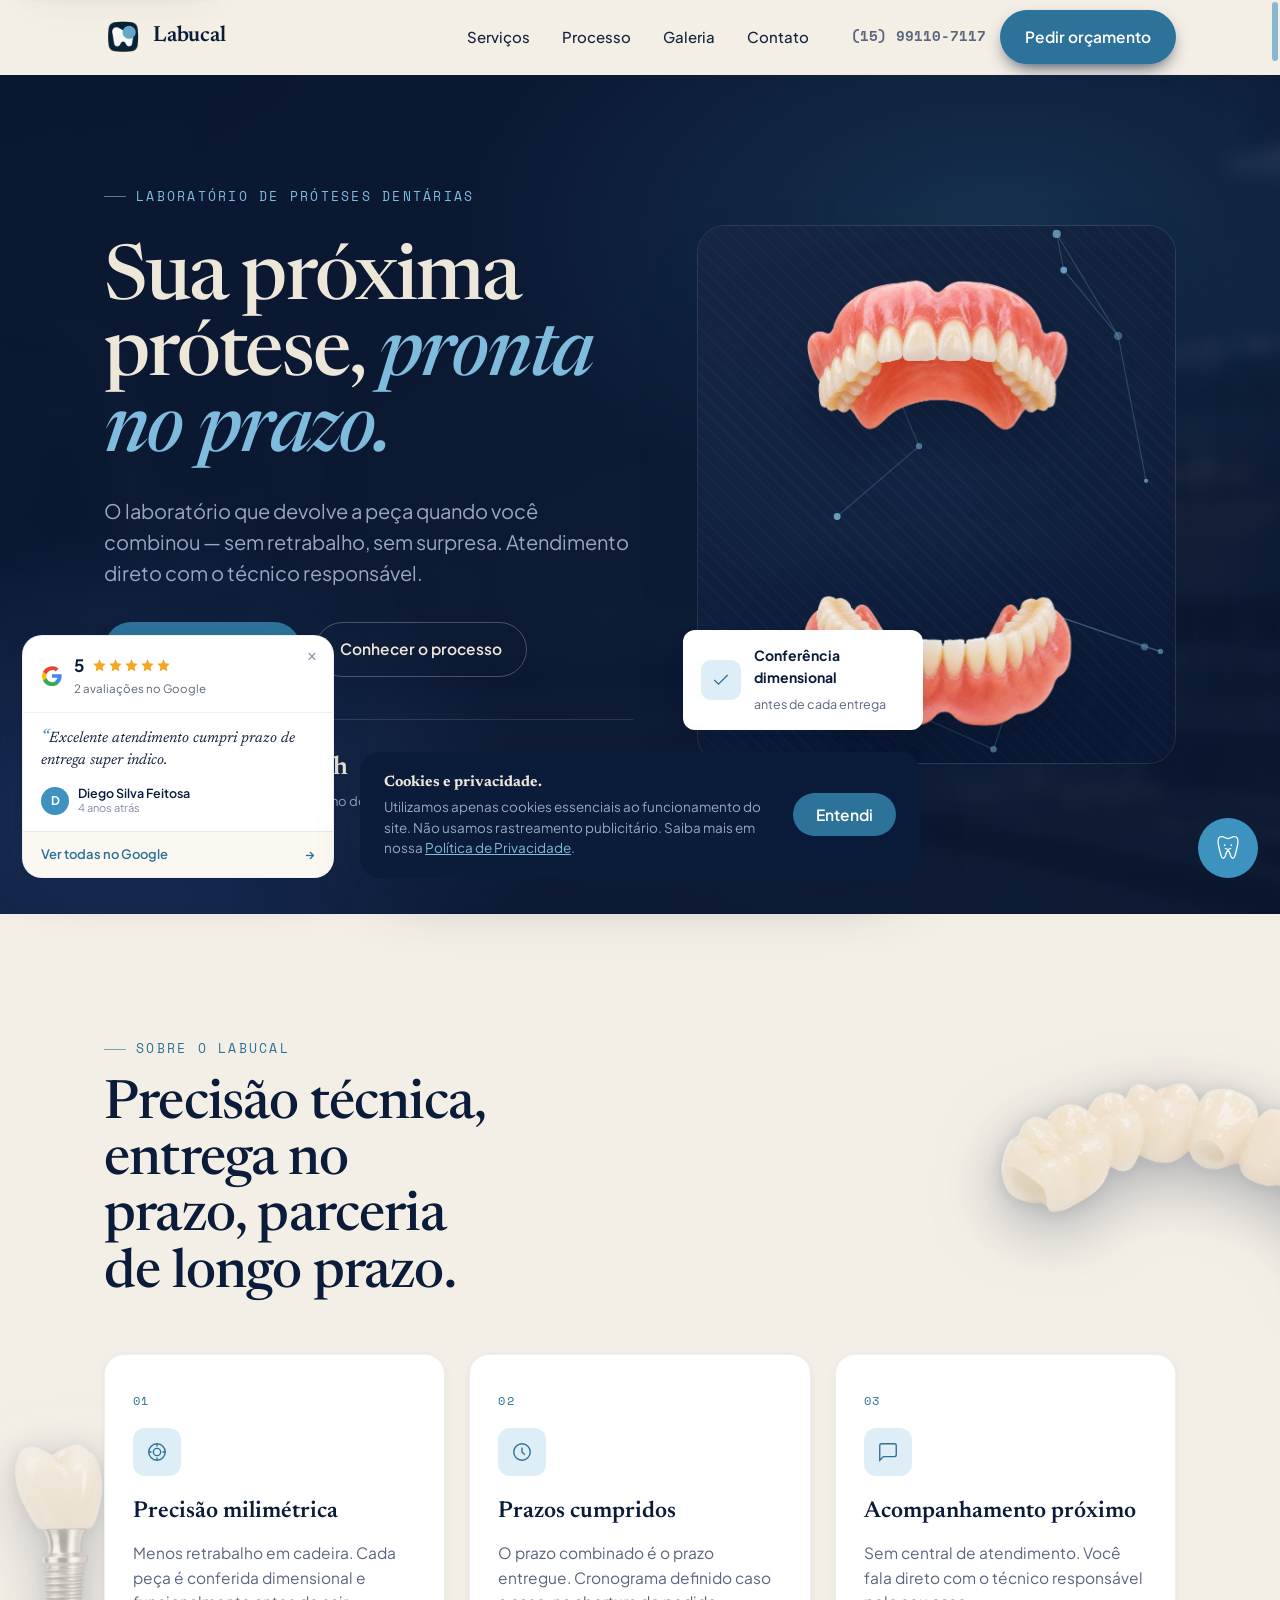
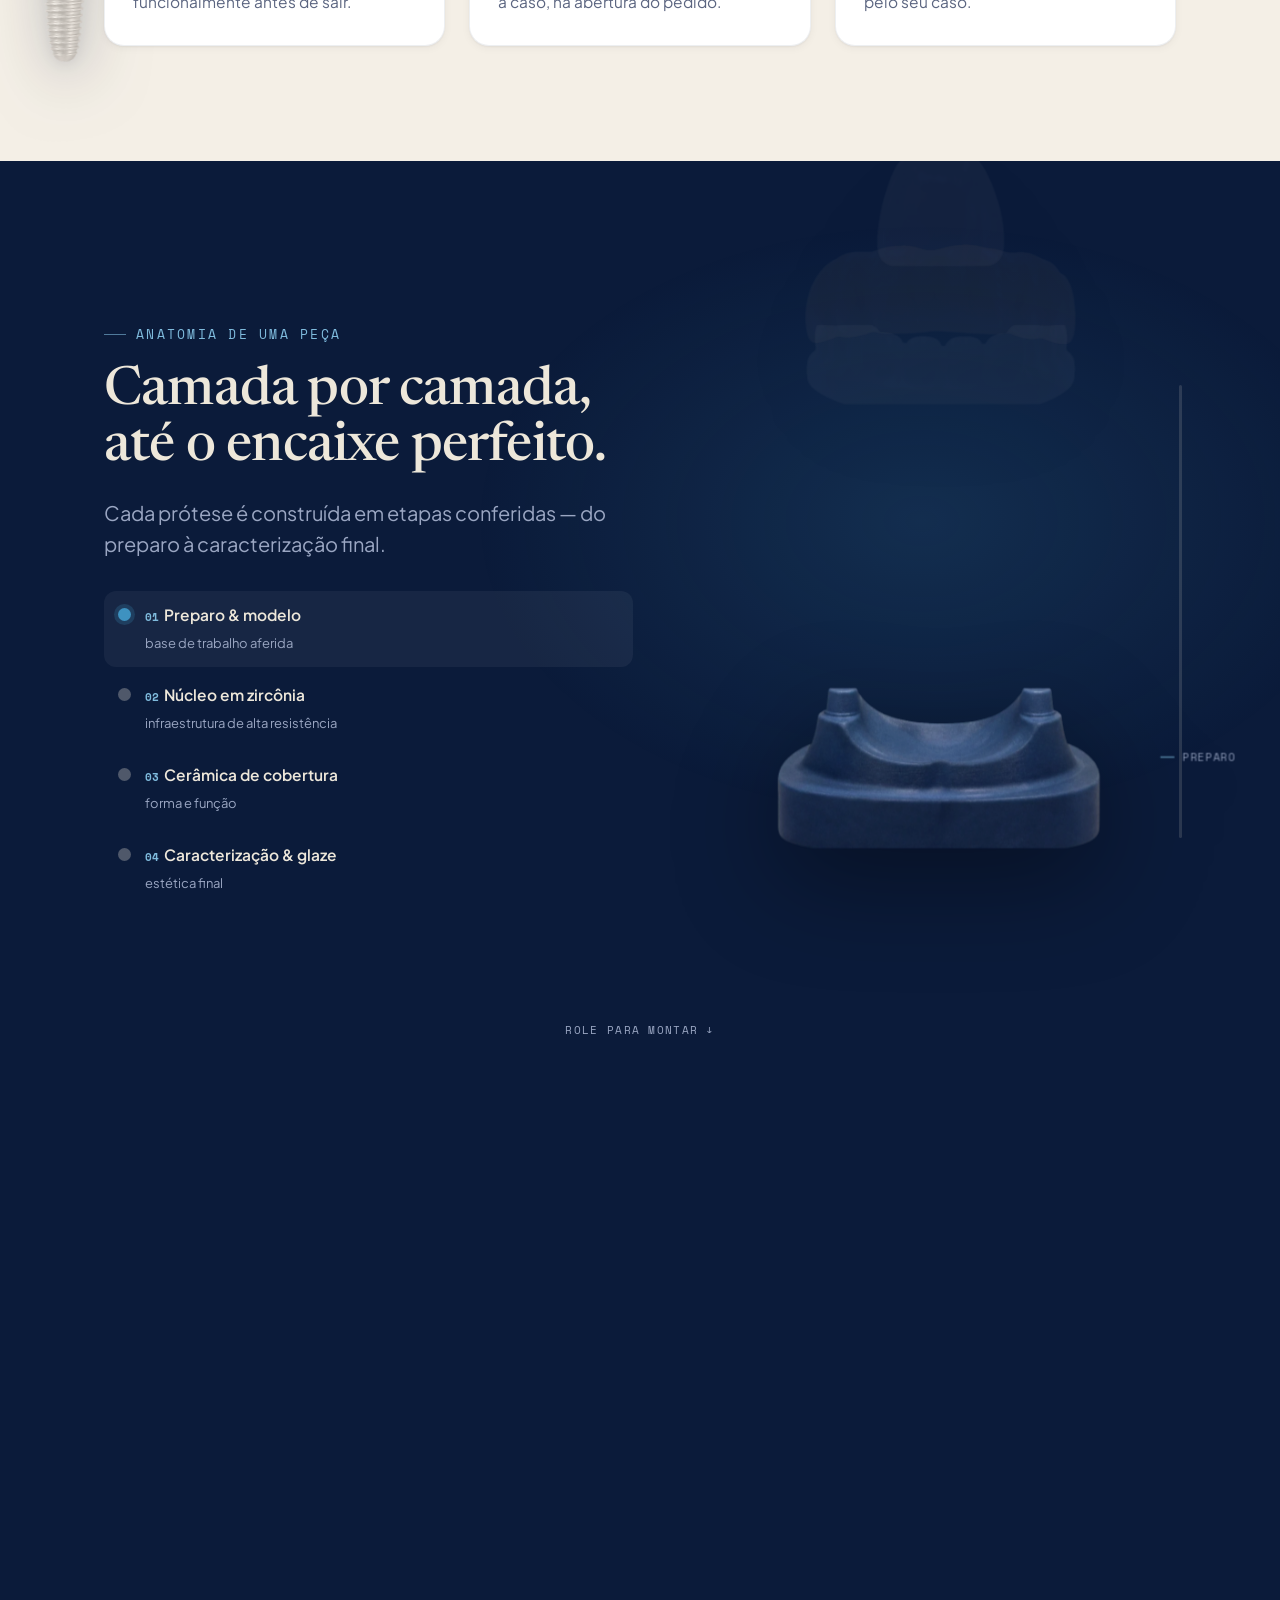
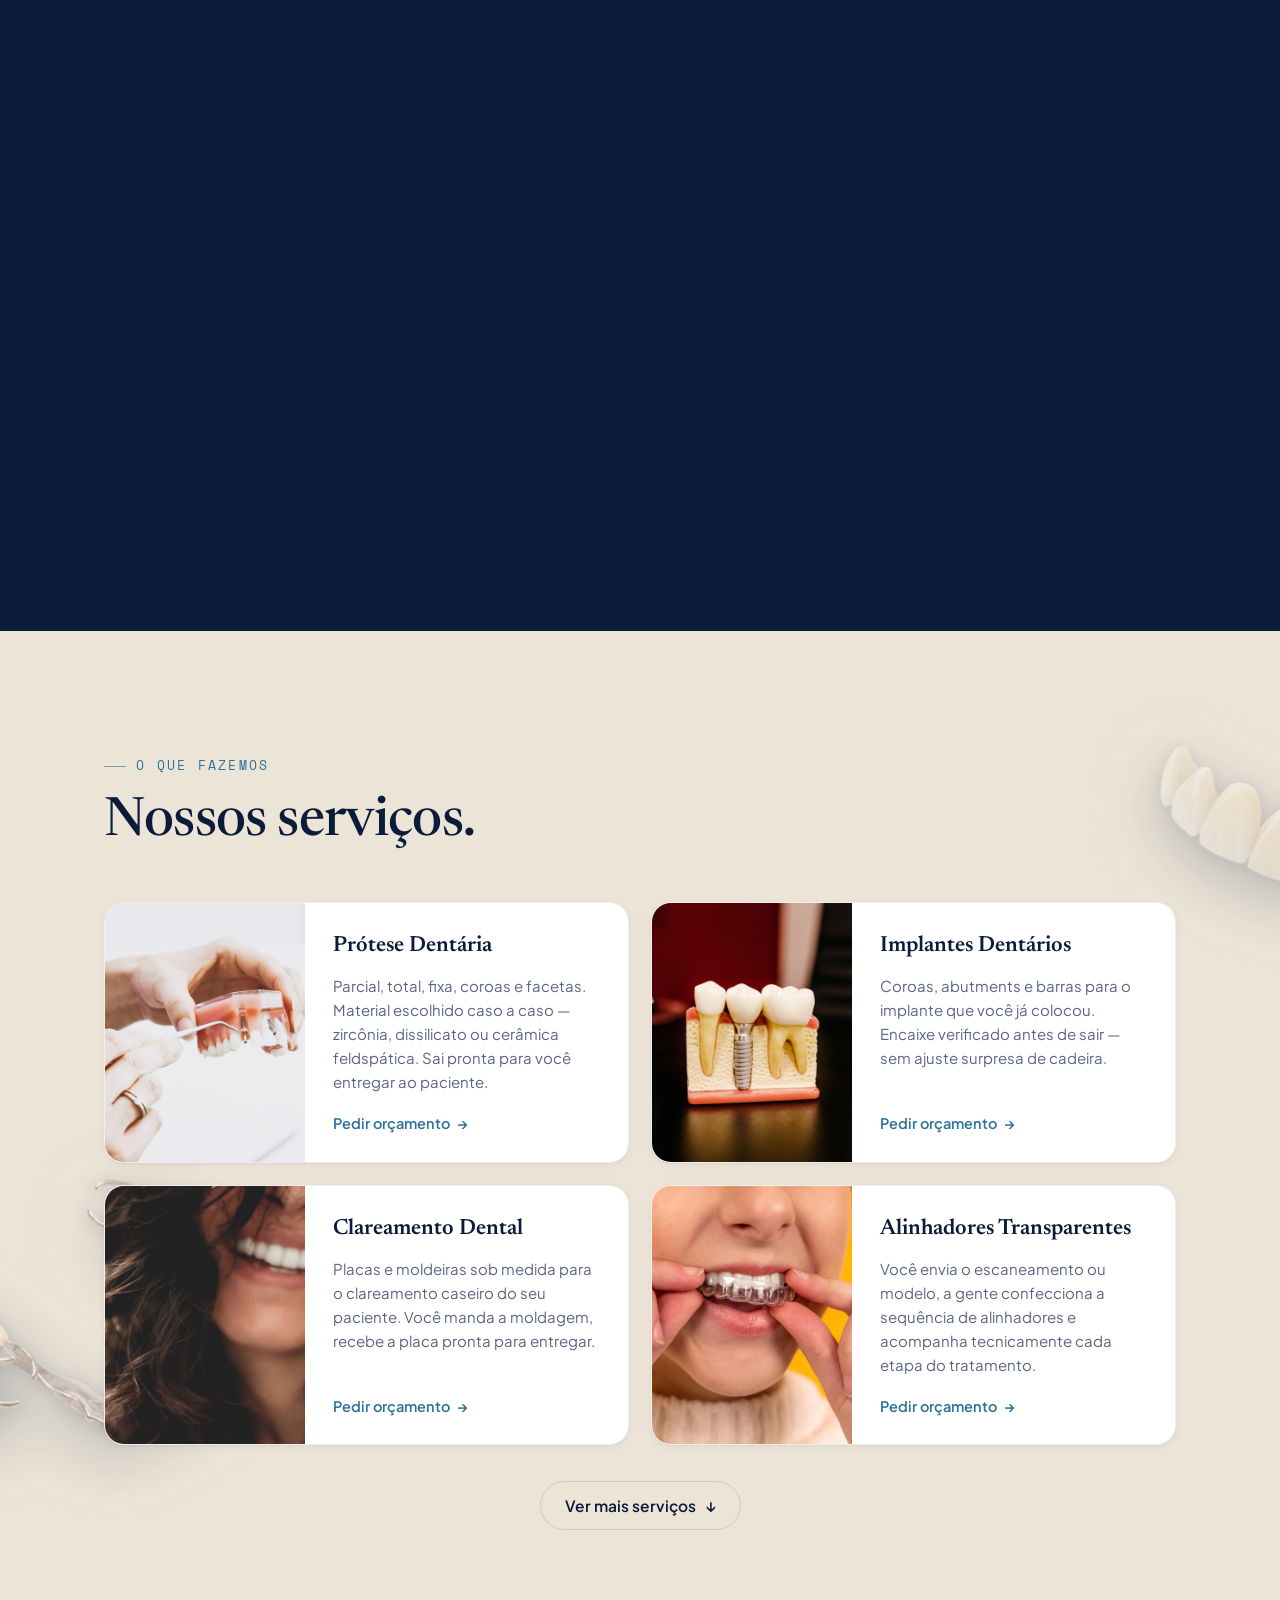
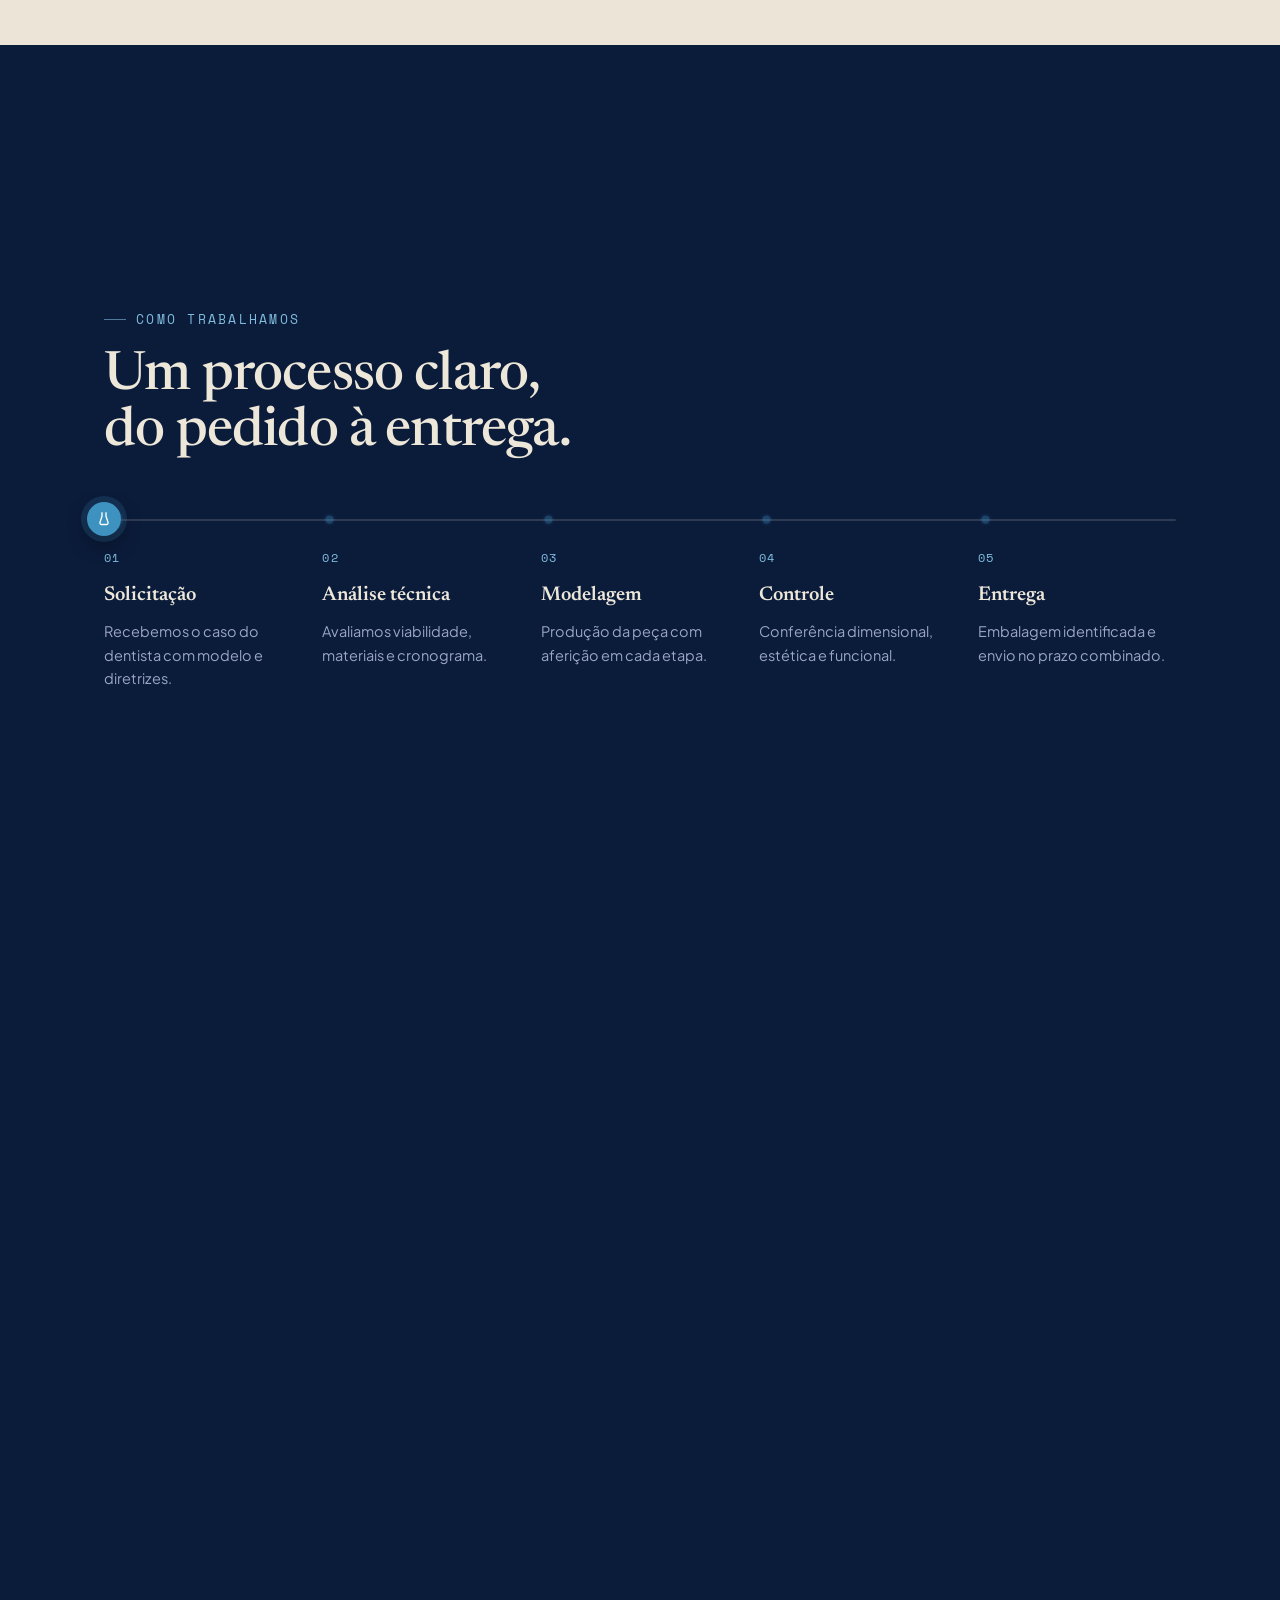
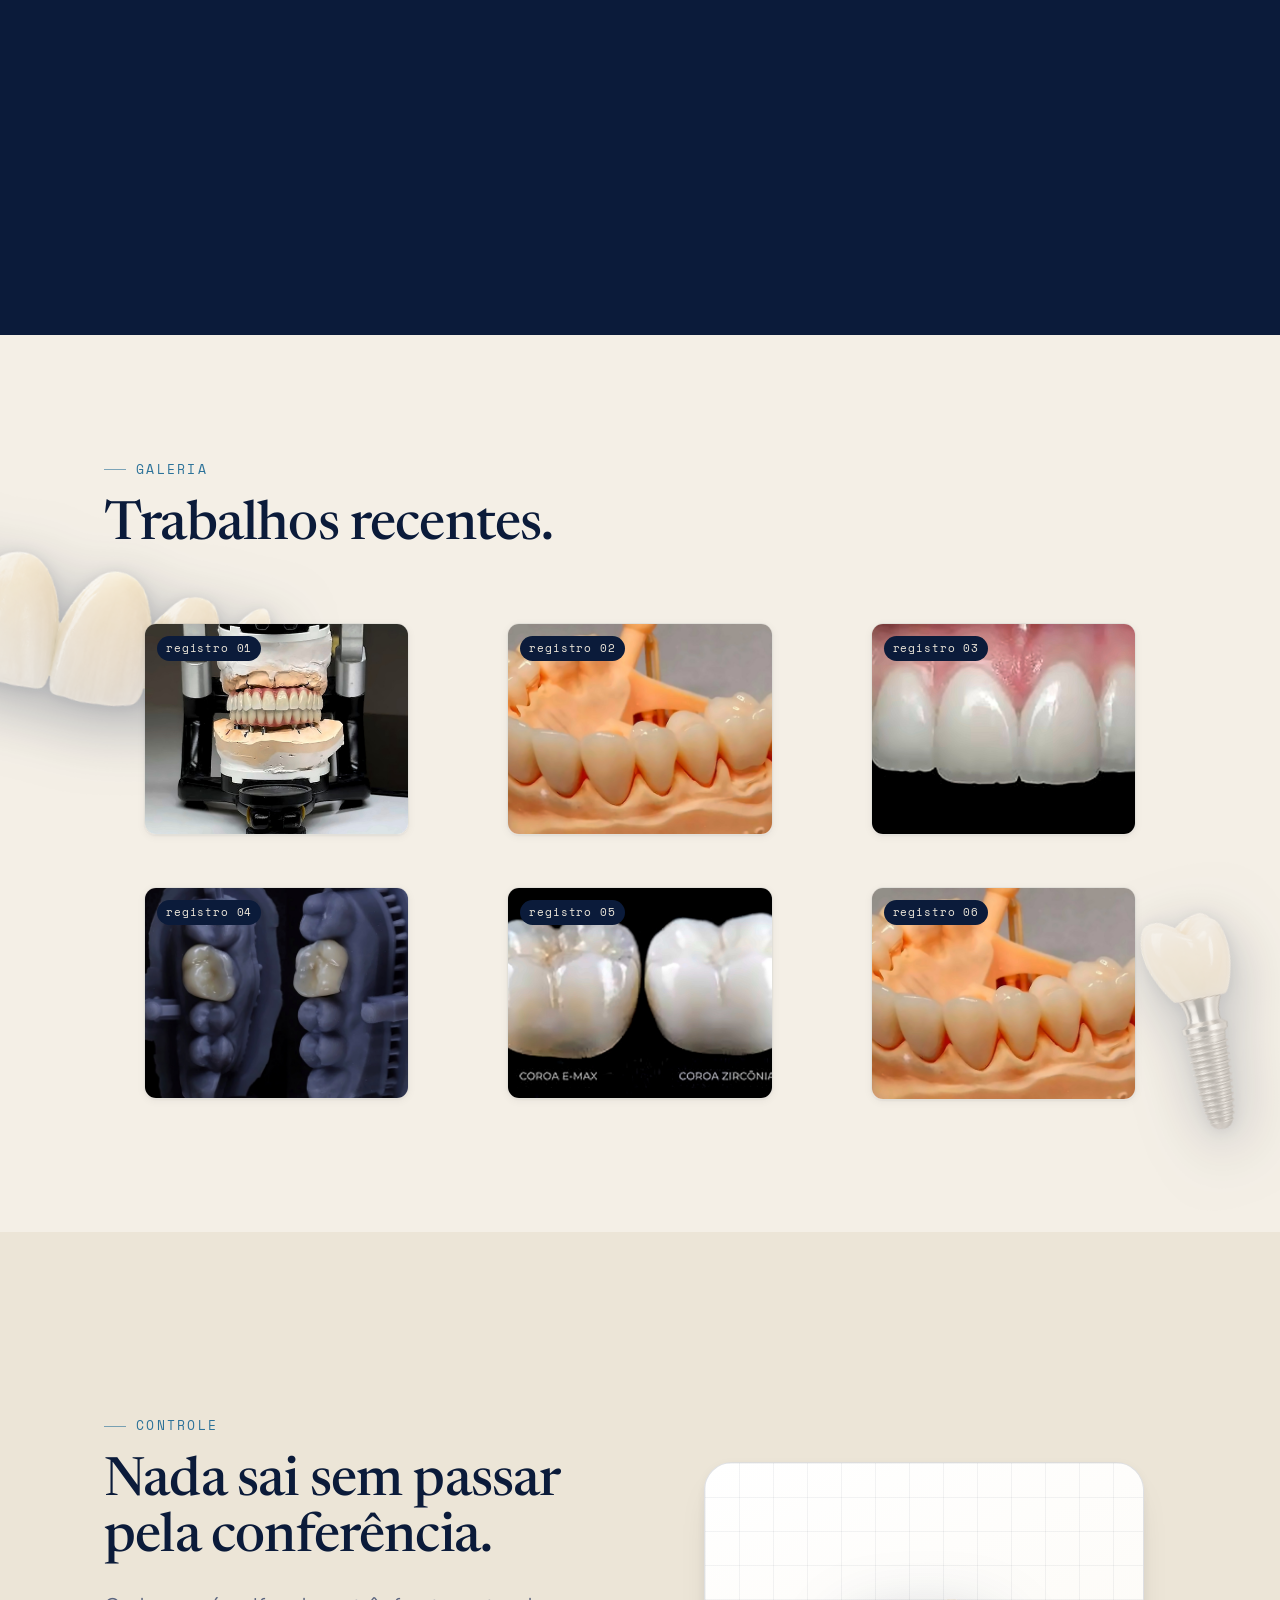
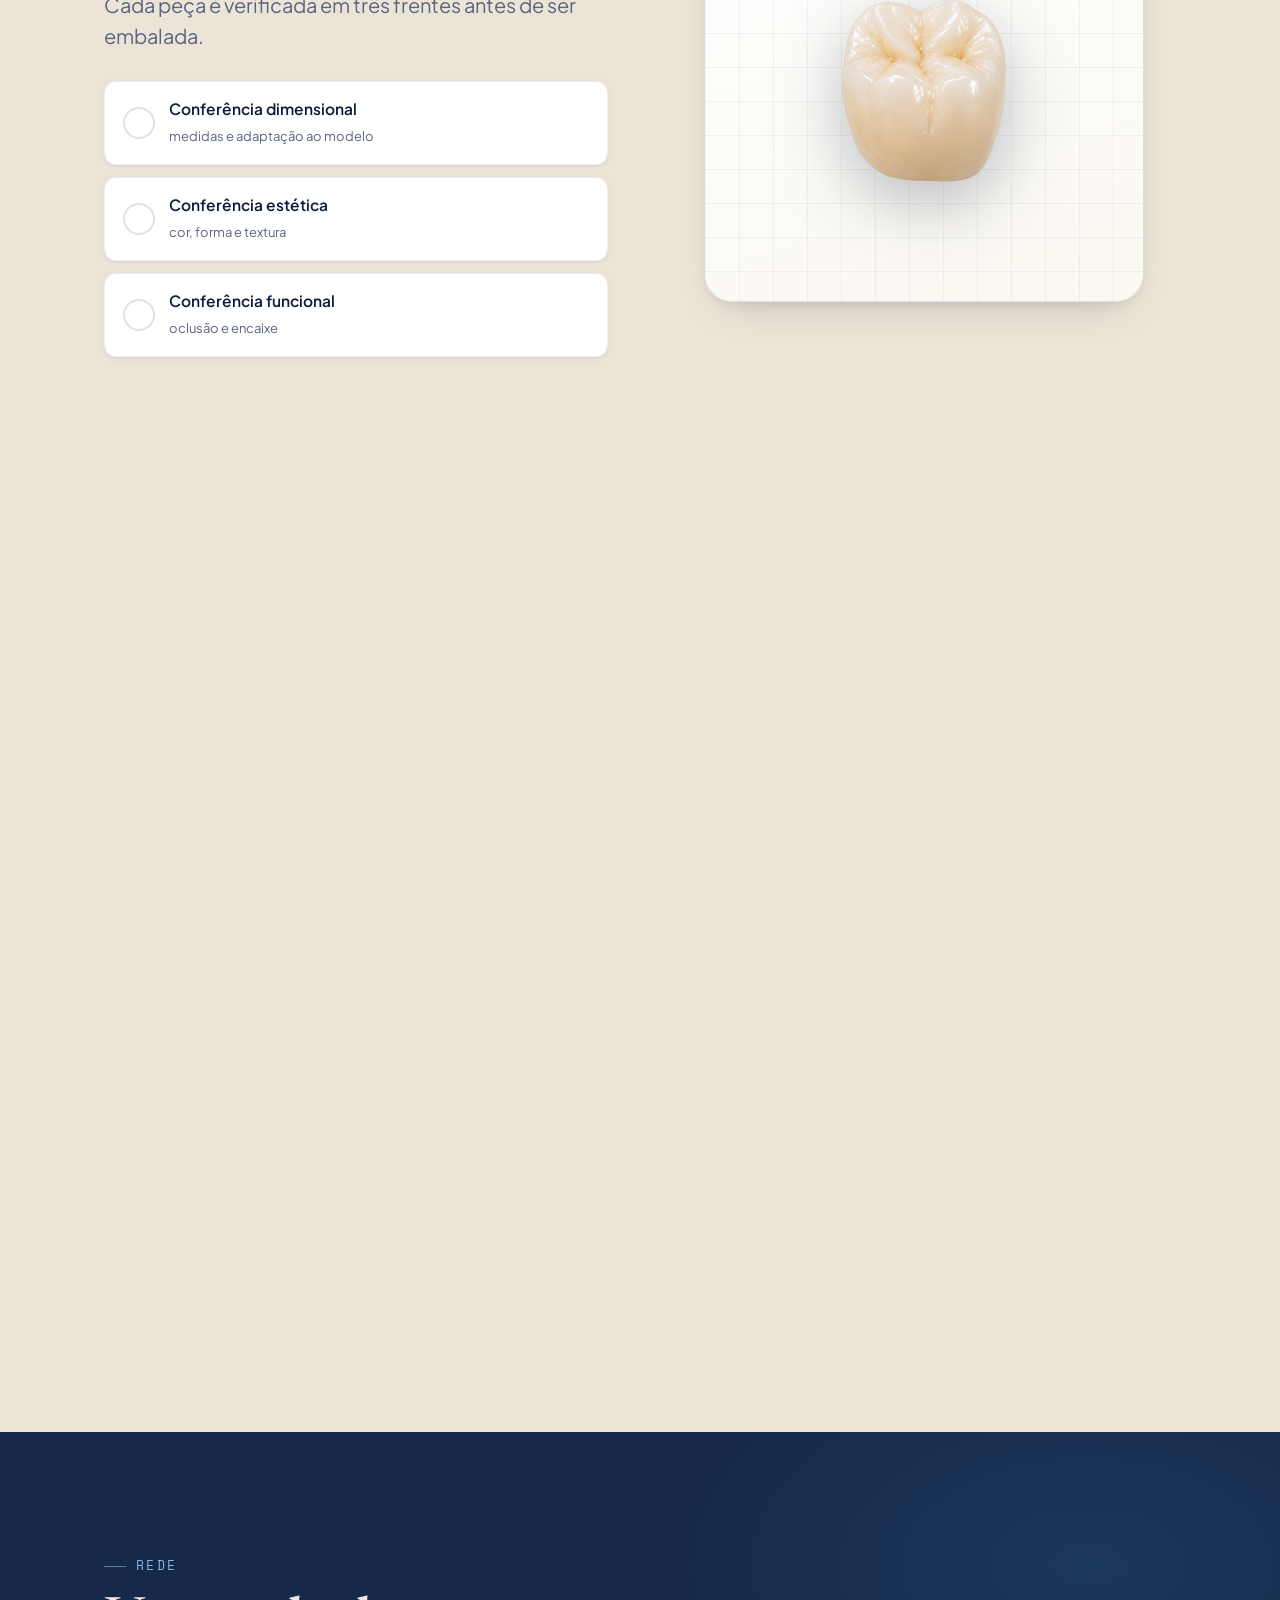
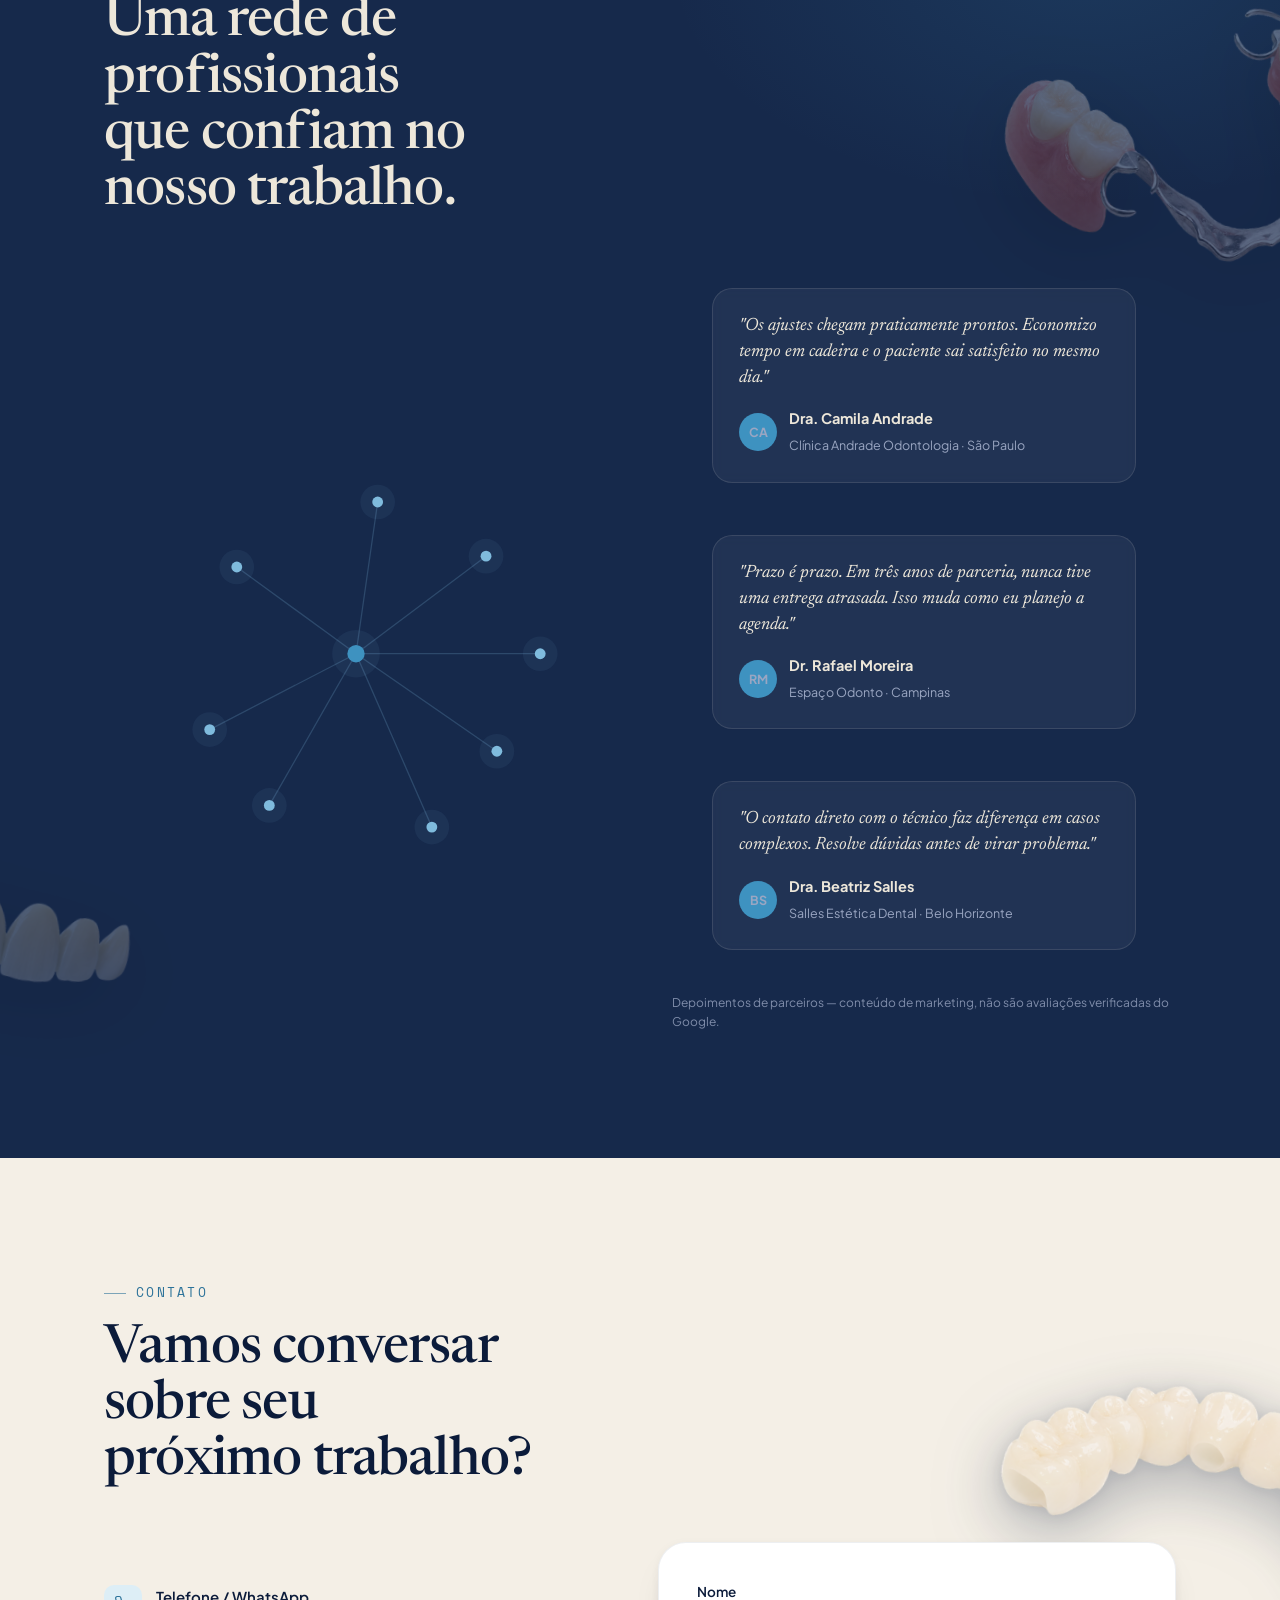
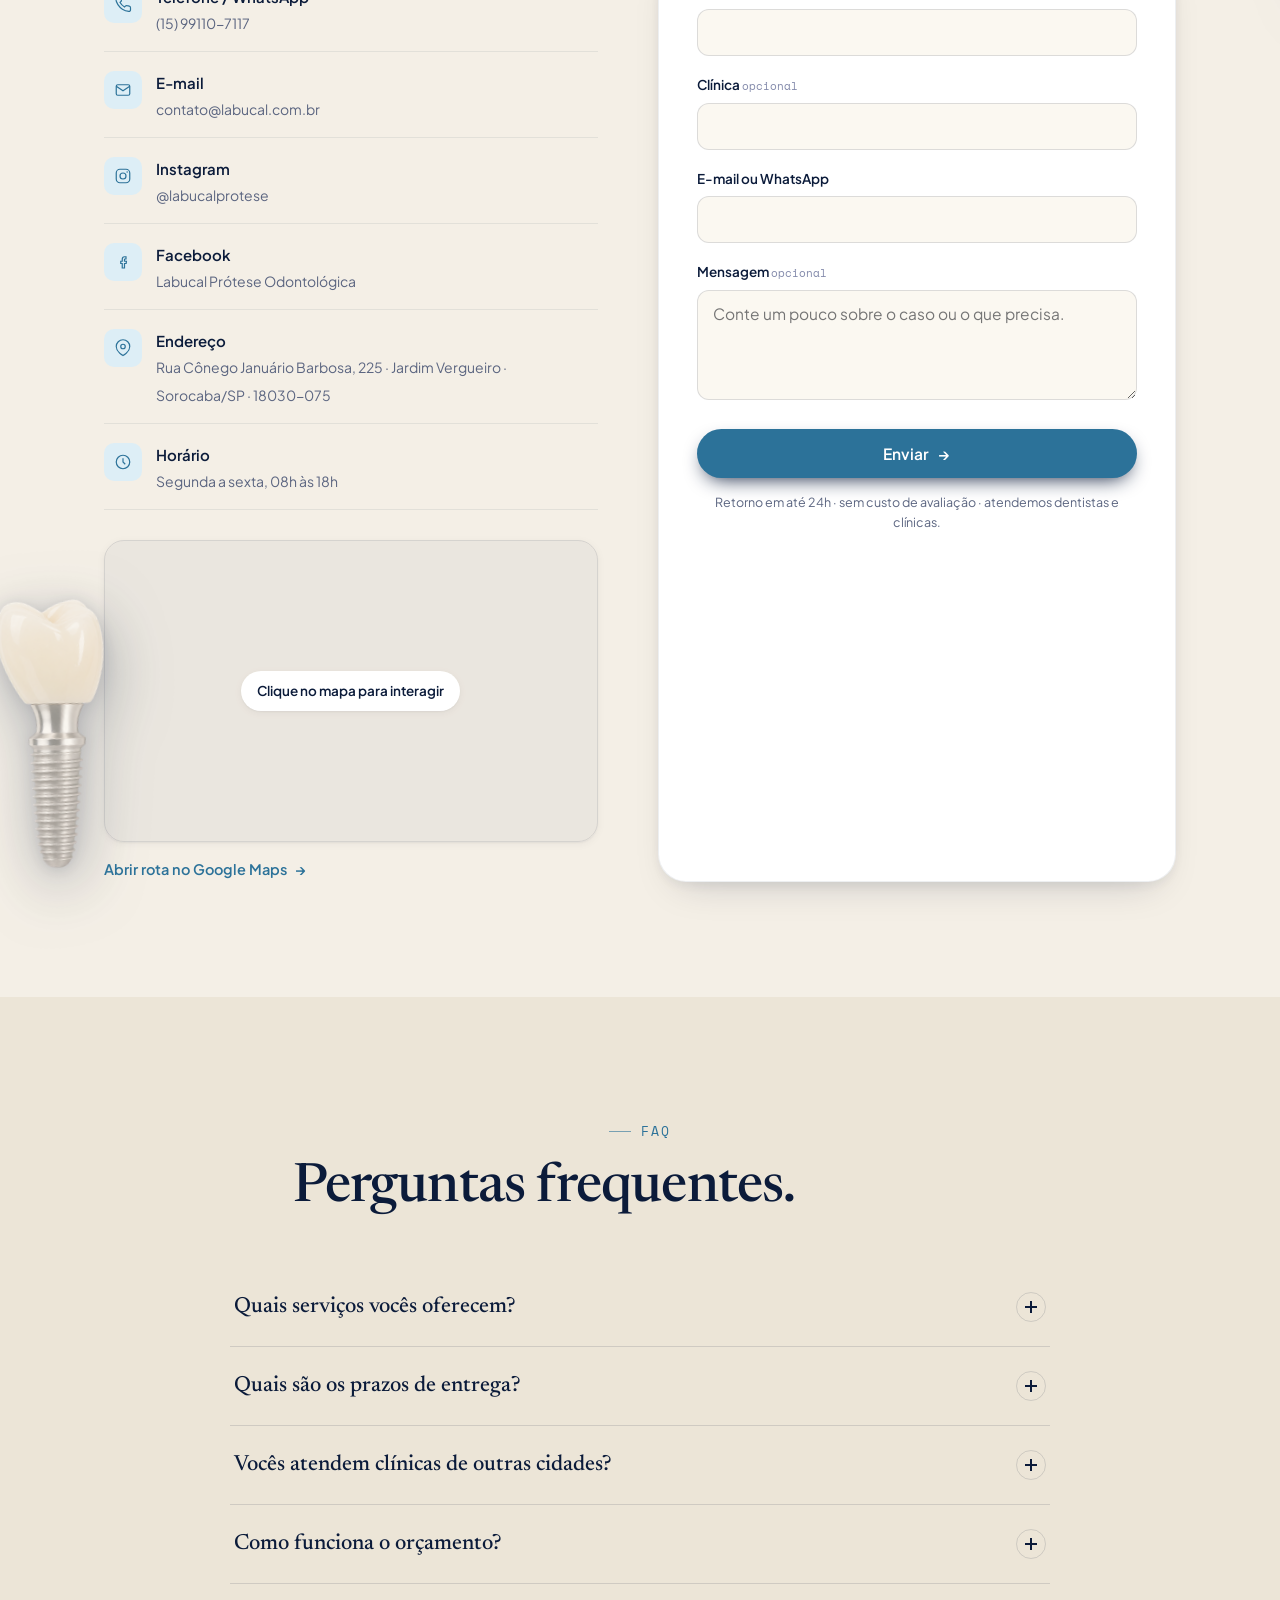
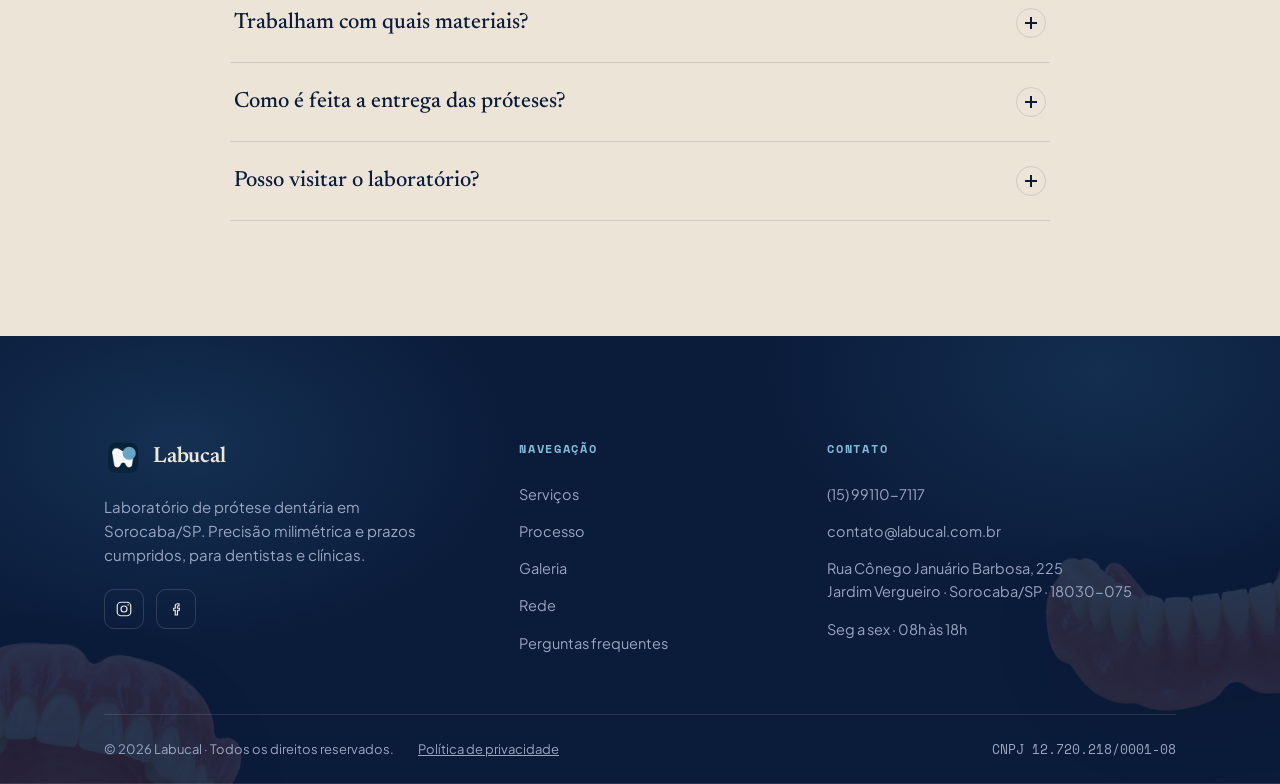
==== commit 209bfdd4: "docs: atualizar README, especificação e guia de edição para a V2 - README e ESPECIFICACION reescrito" ====
--- a/index.html
+++ b/index.html
@@ -515,7 +515,6 @@
   <button class="btn btn-primary" id="cookieOk">Entendi</button>
 </div>
 
-<!-- ============ TWEAKS PANEL ============ -->
 <!-- barra de rolagem custom (overlay) -->
 <div class="app-scrollbar" id="appScrollbar" aria-hidden="true"><div class="app-scrollbar__thumb" id="appScrollbarThumb"></div></div>
 
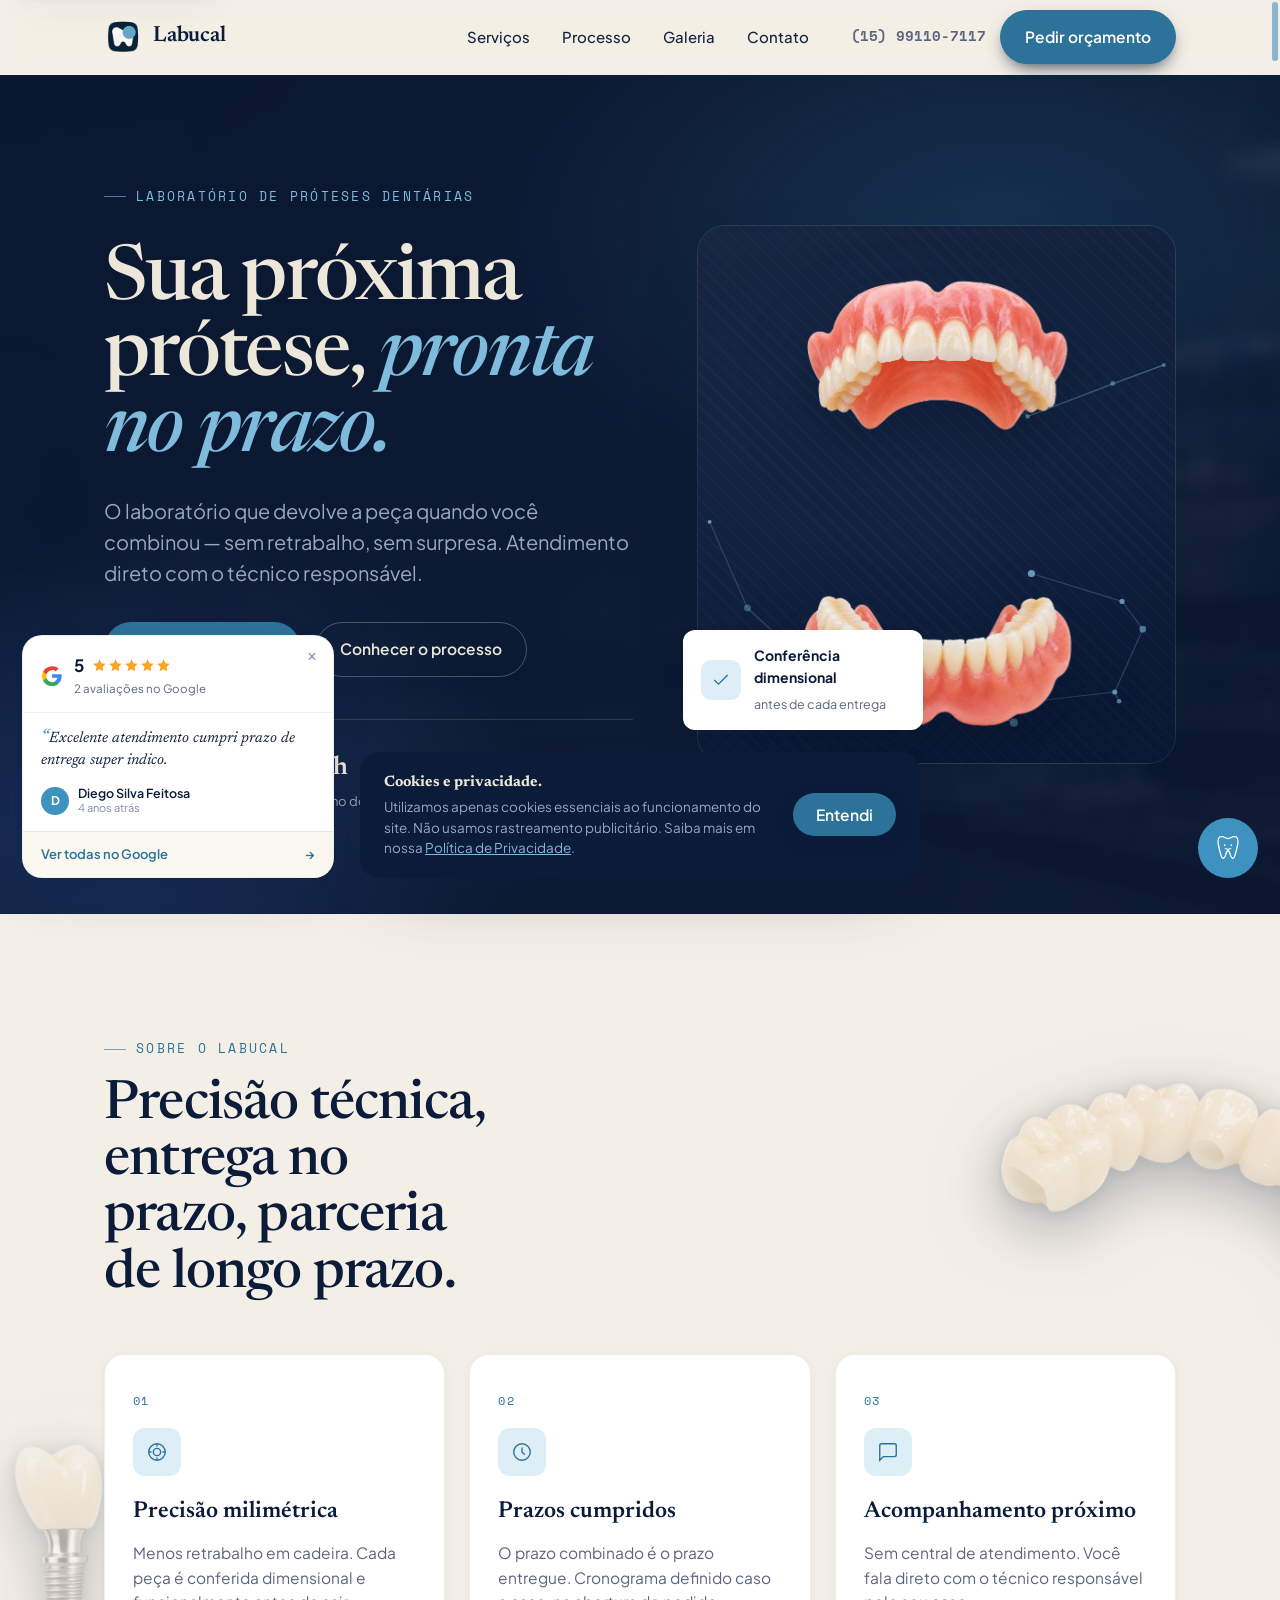
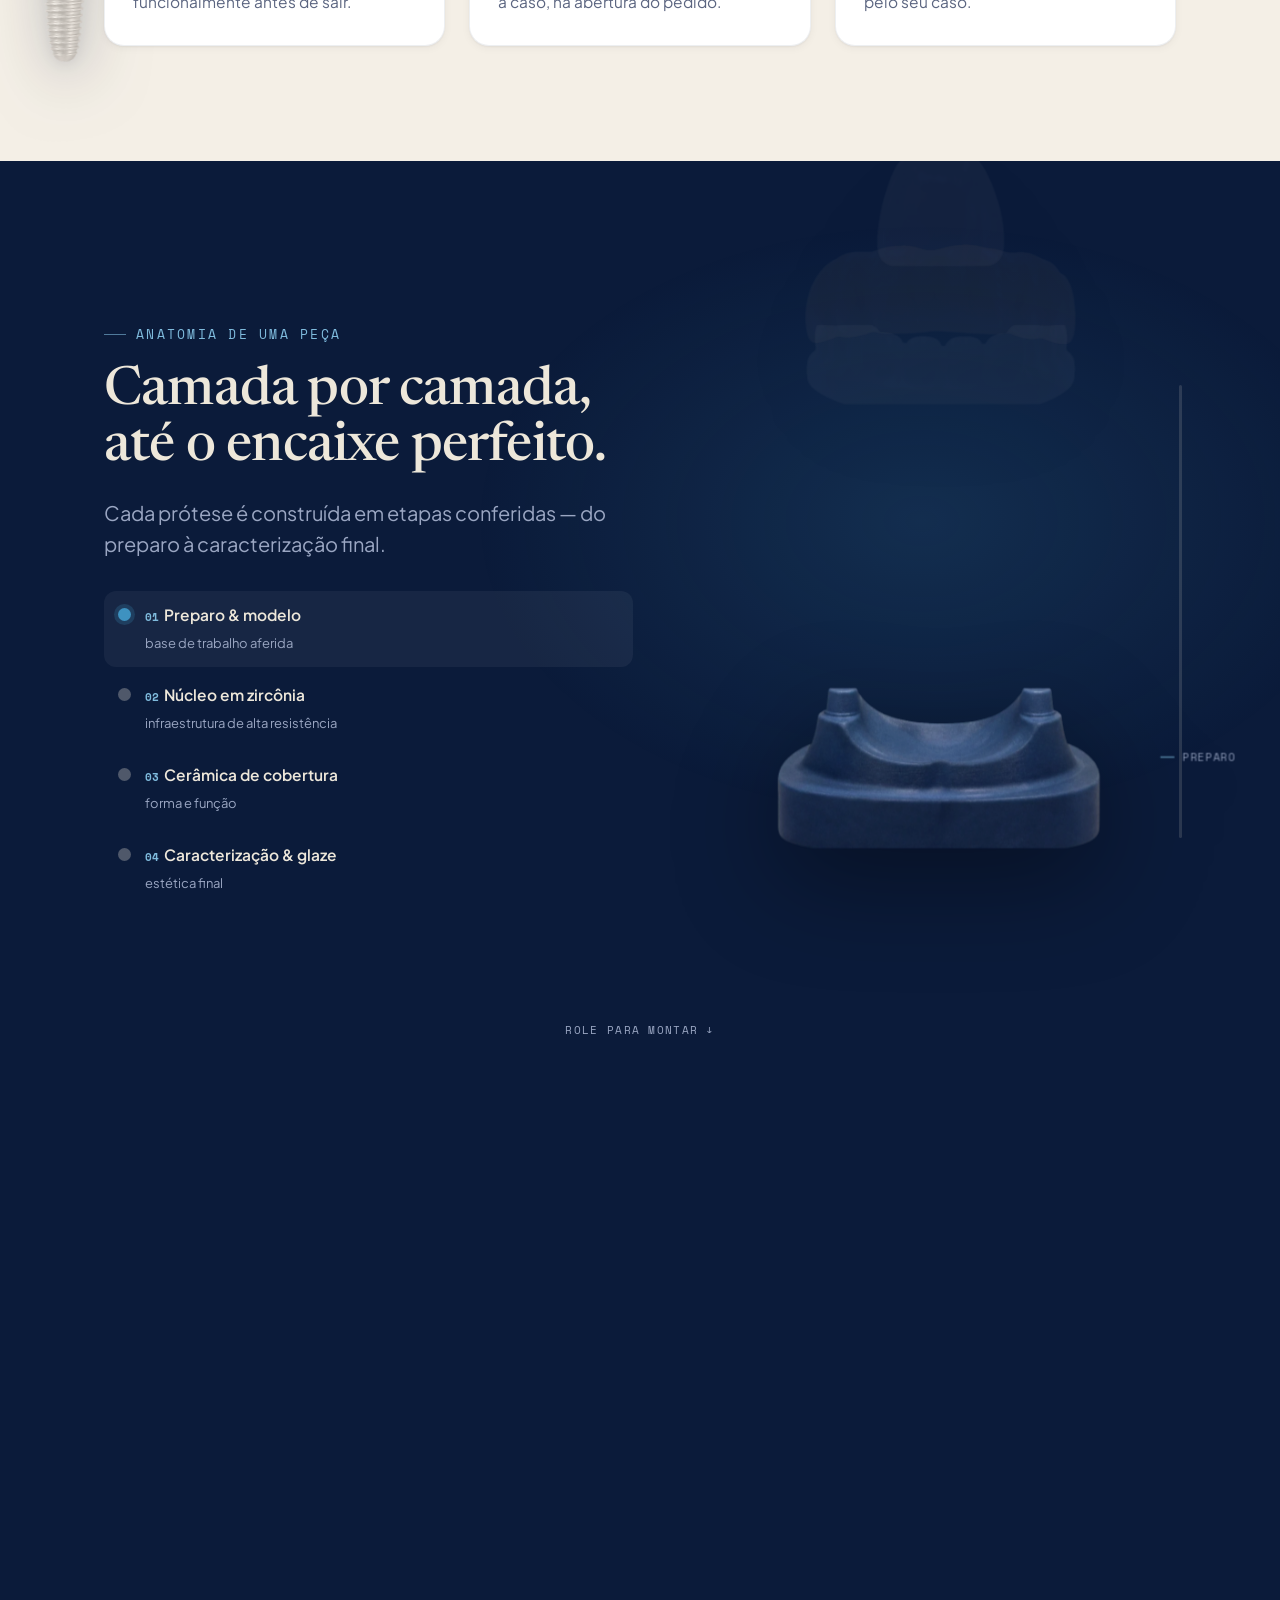
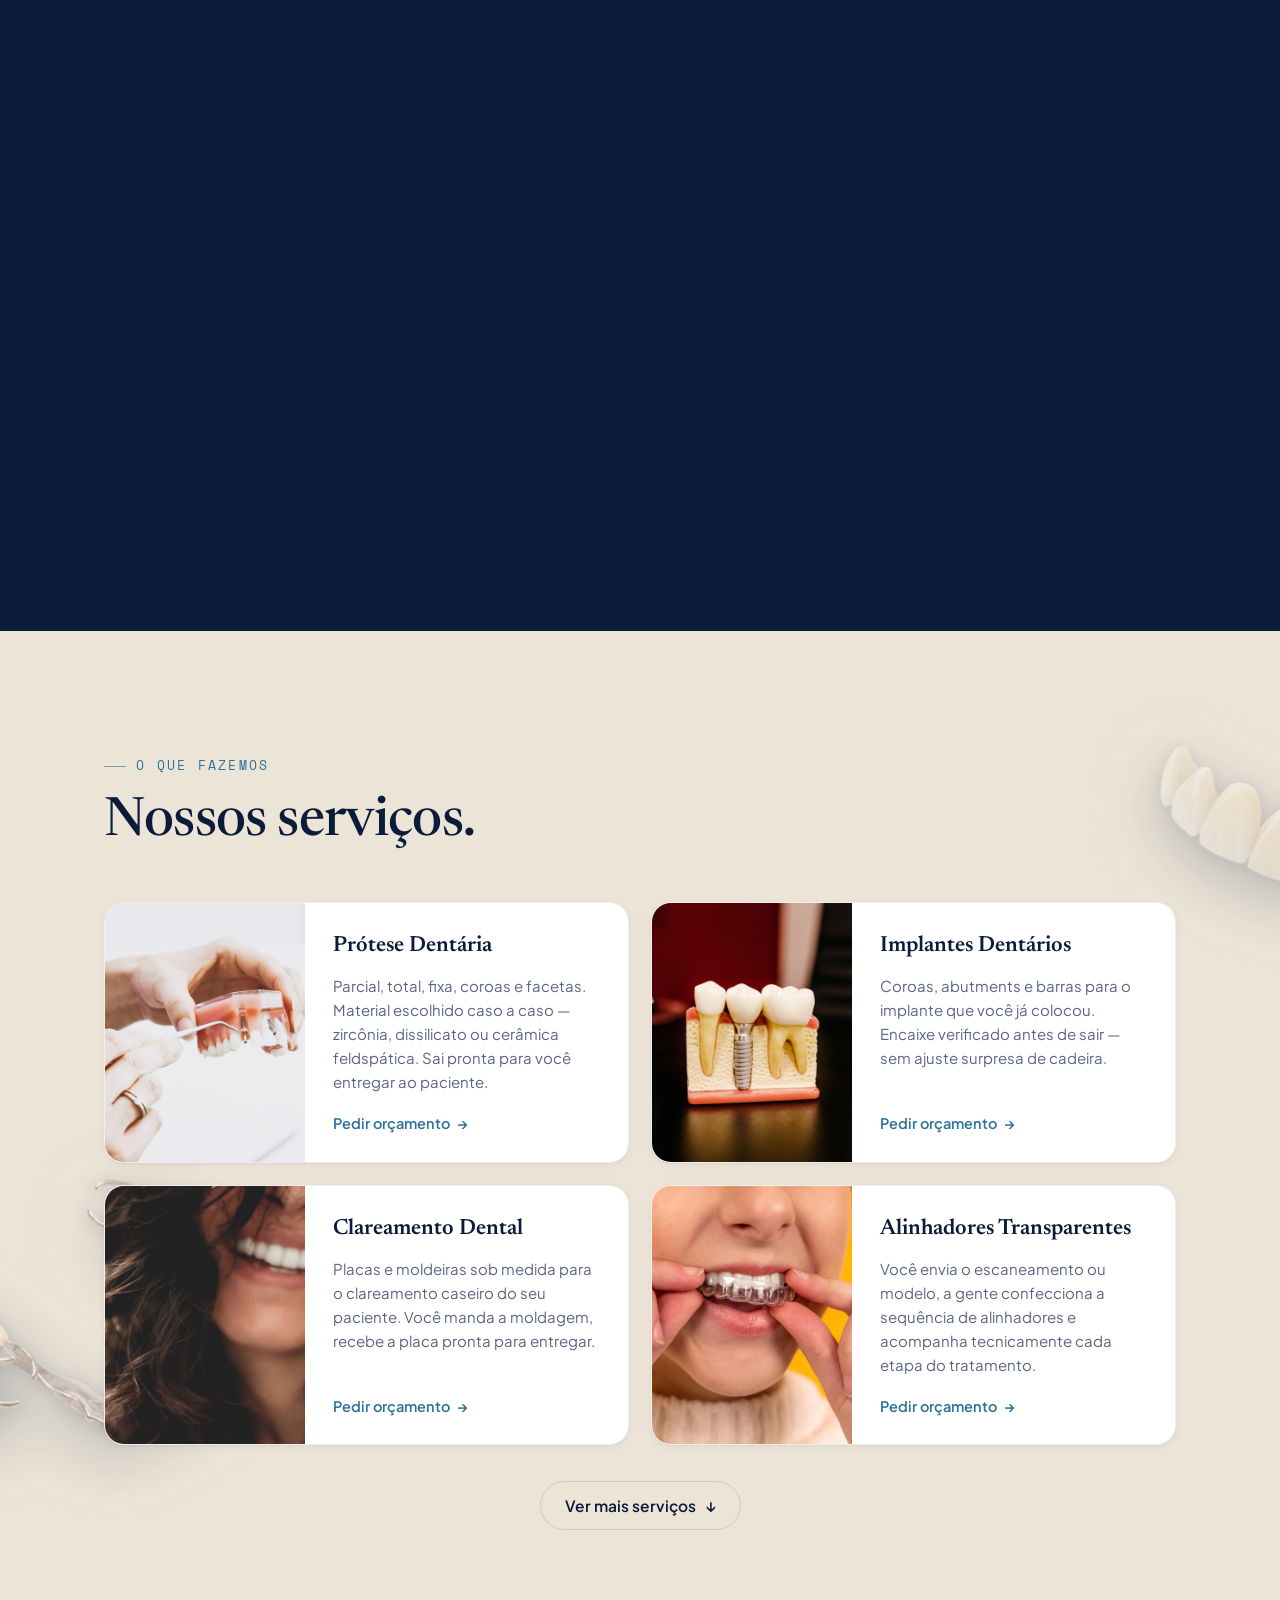
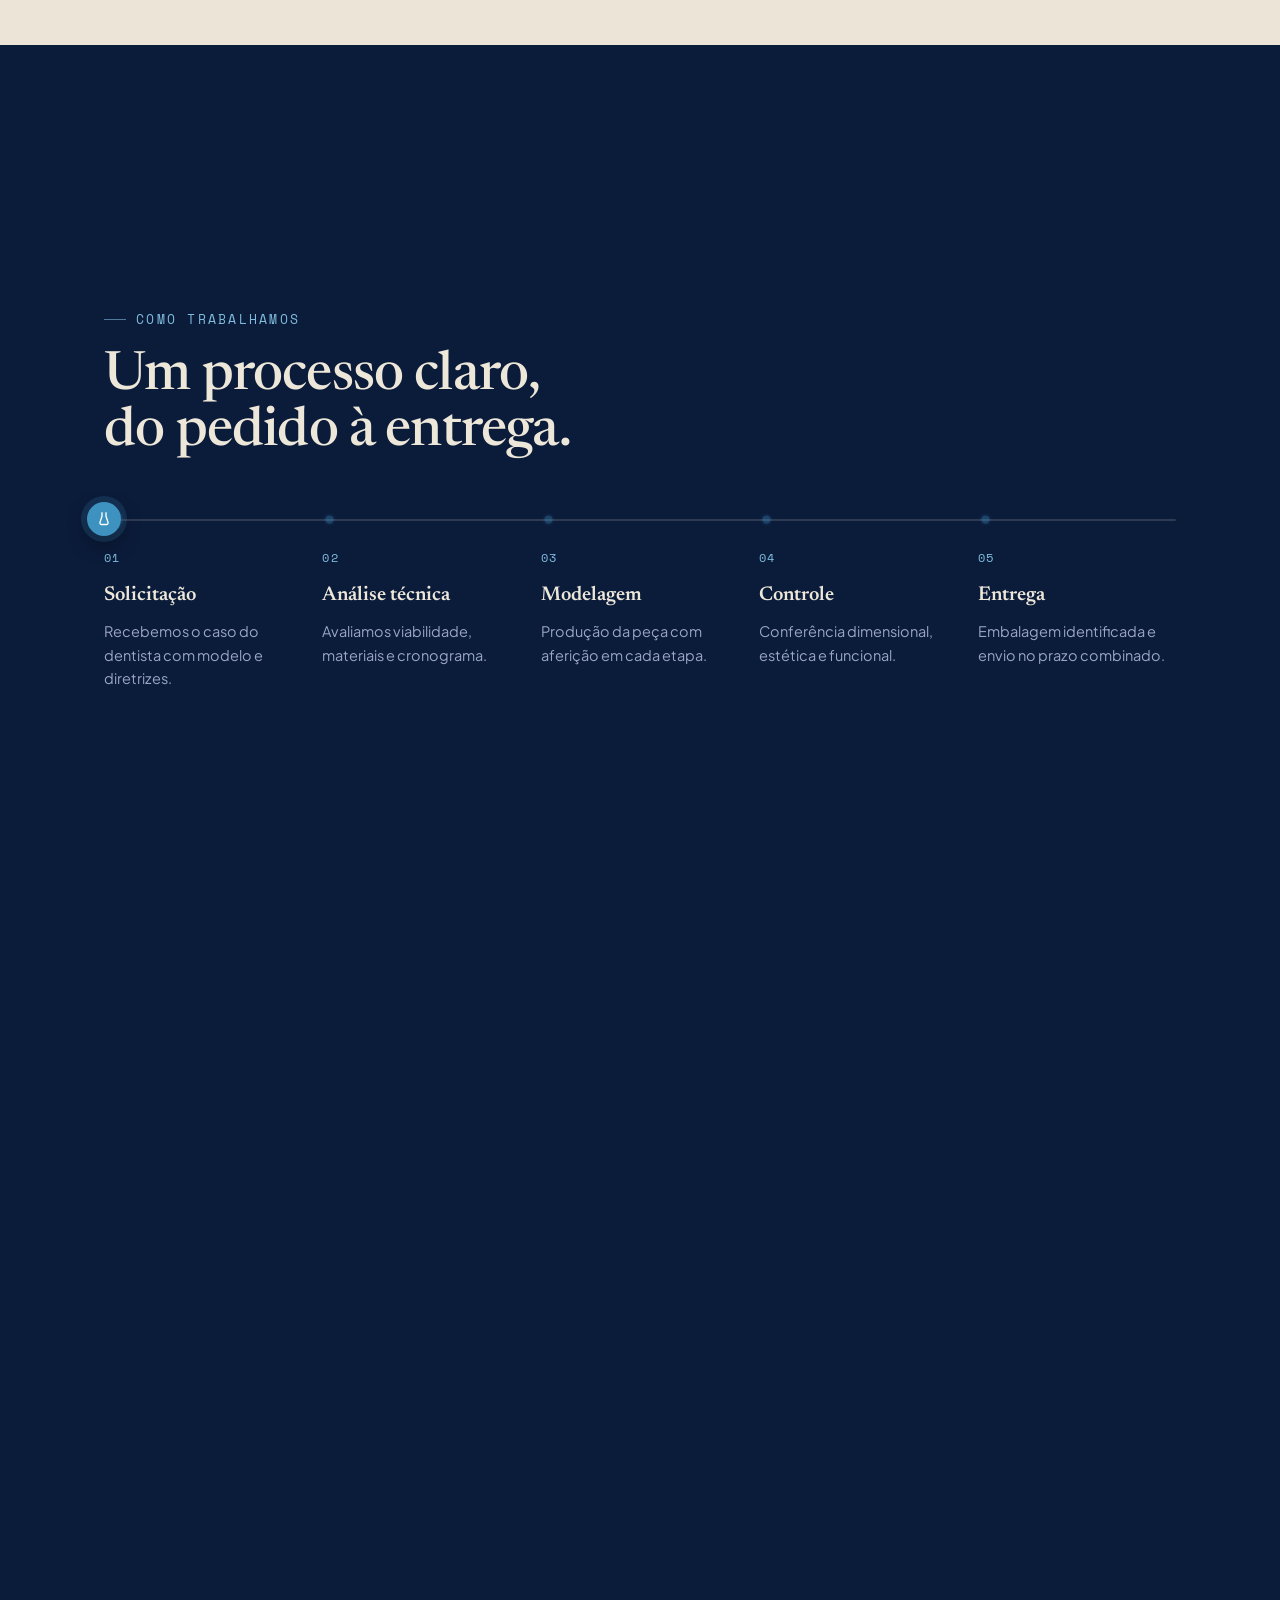
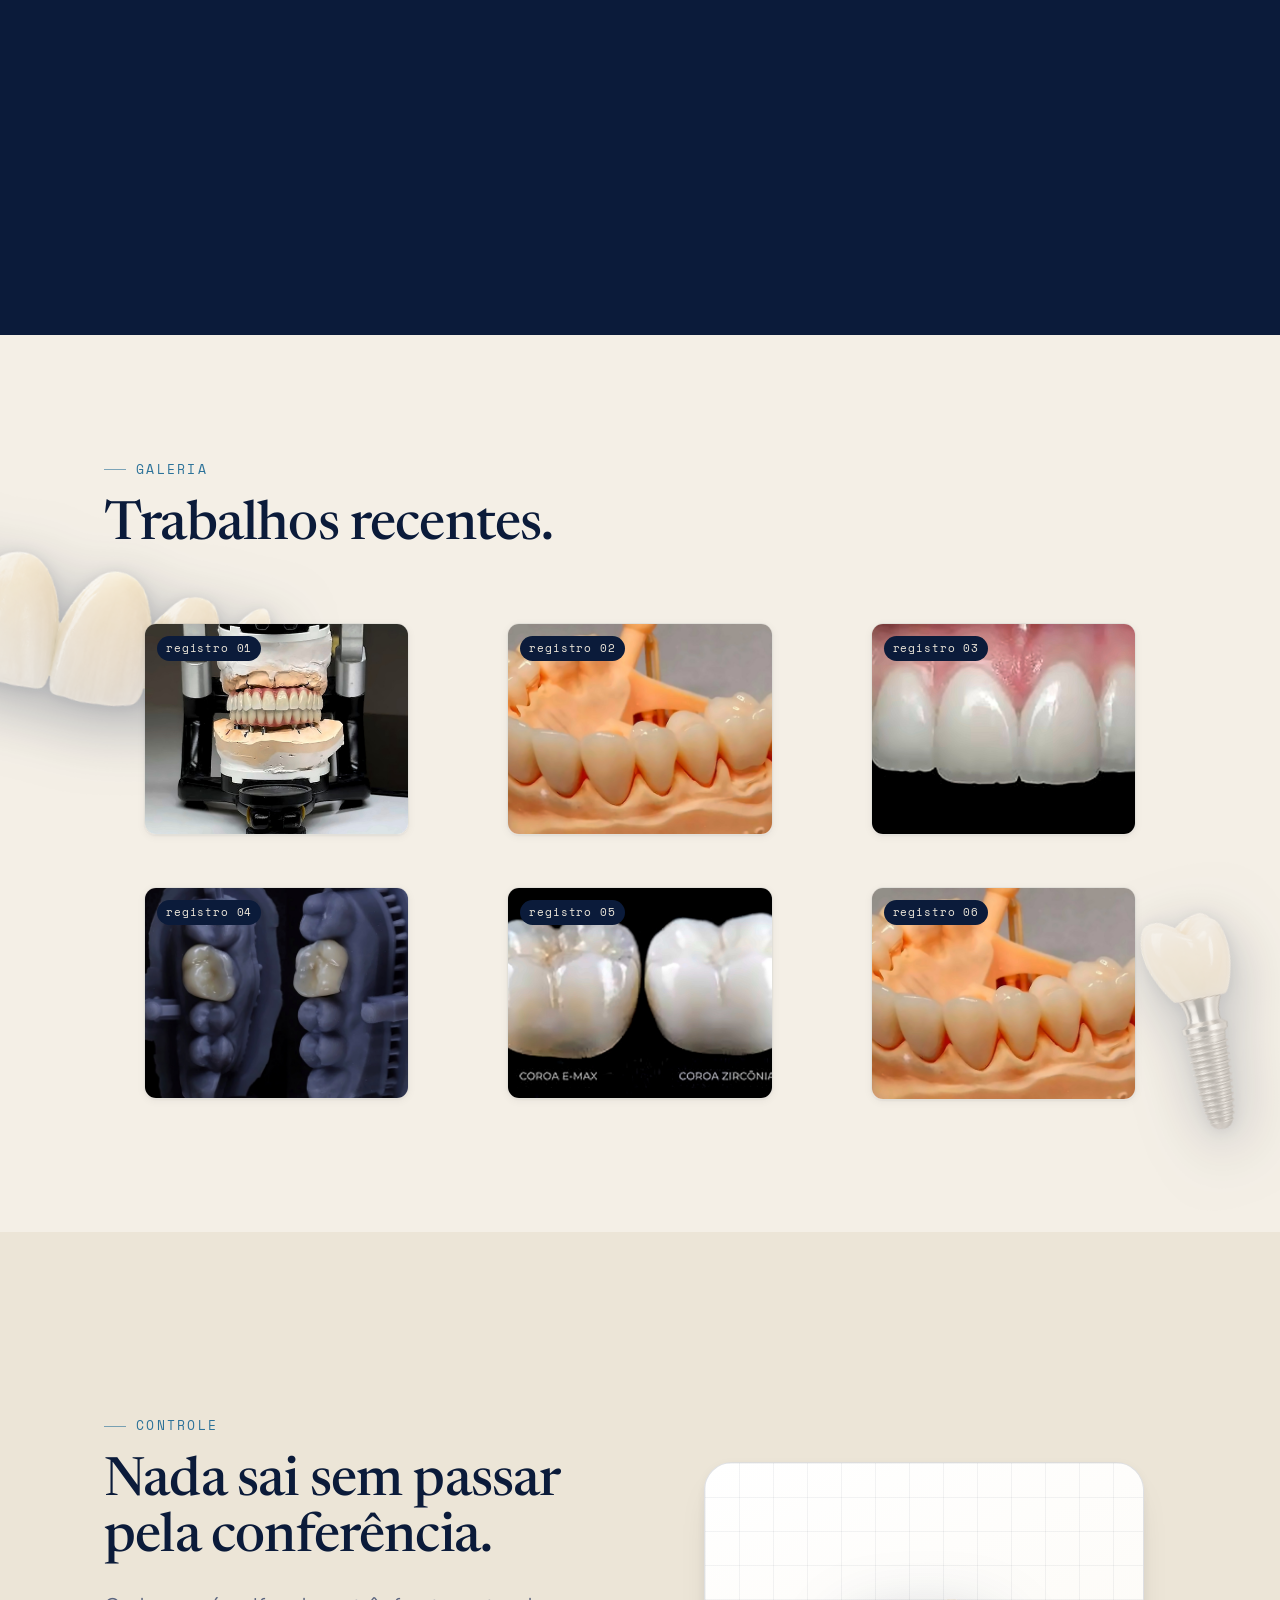
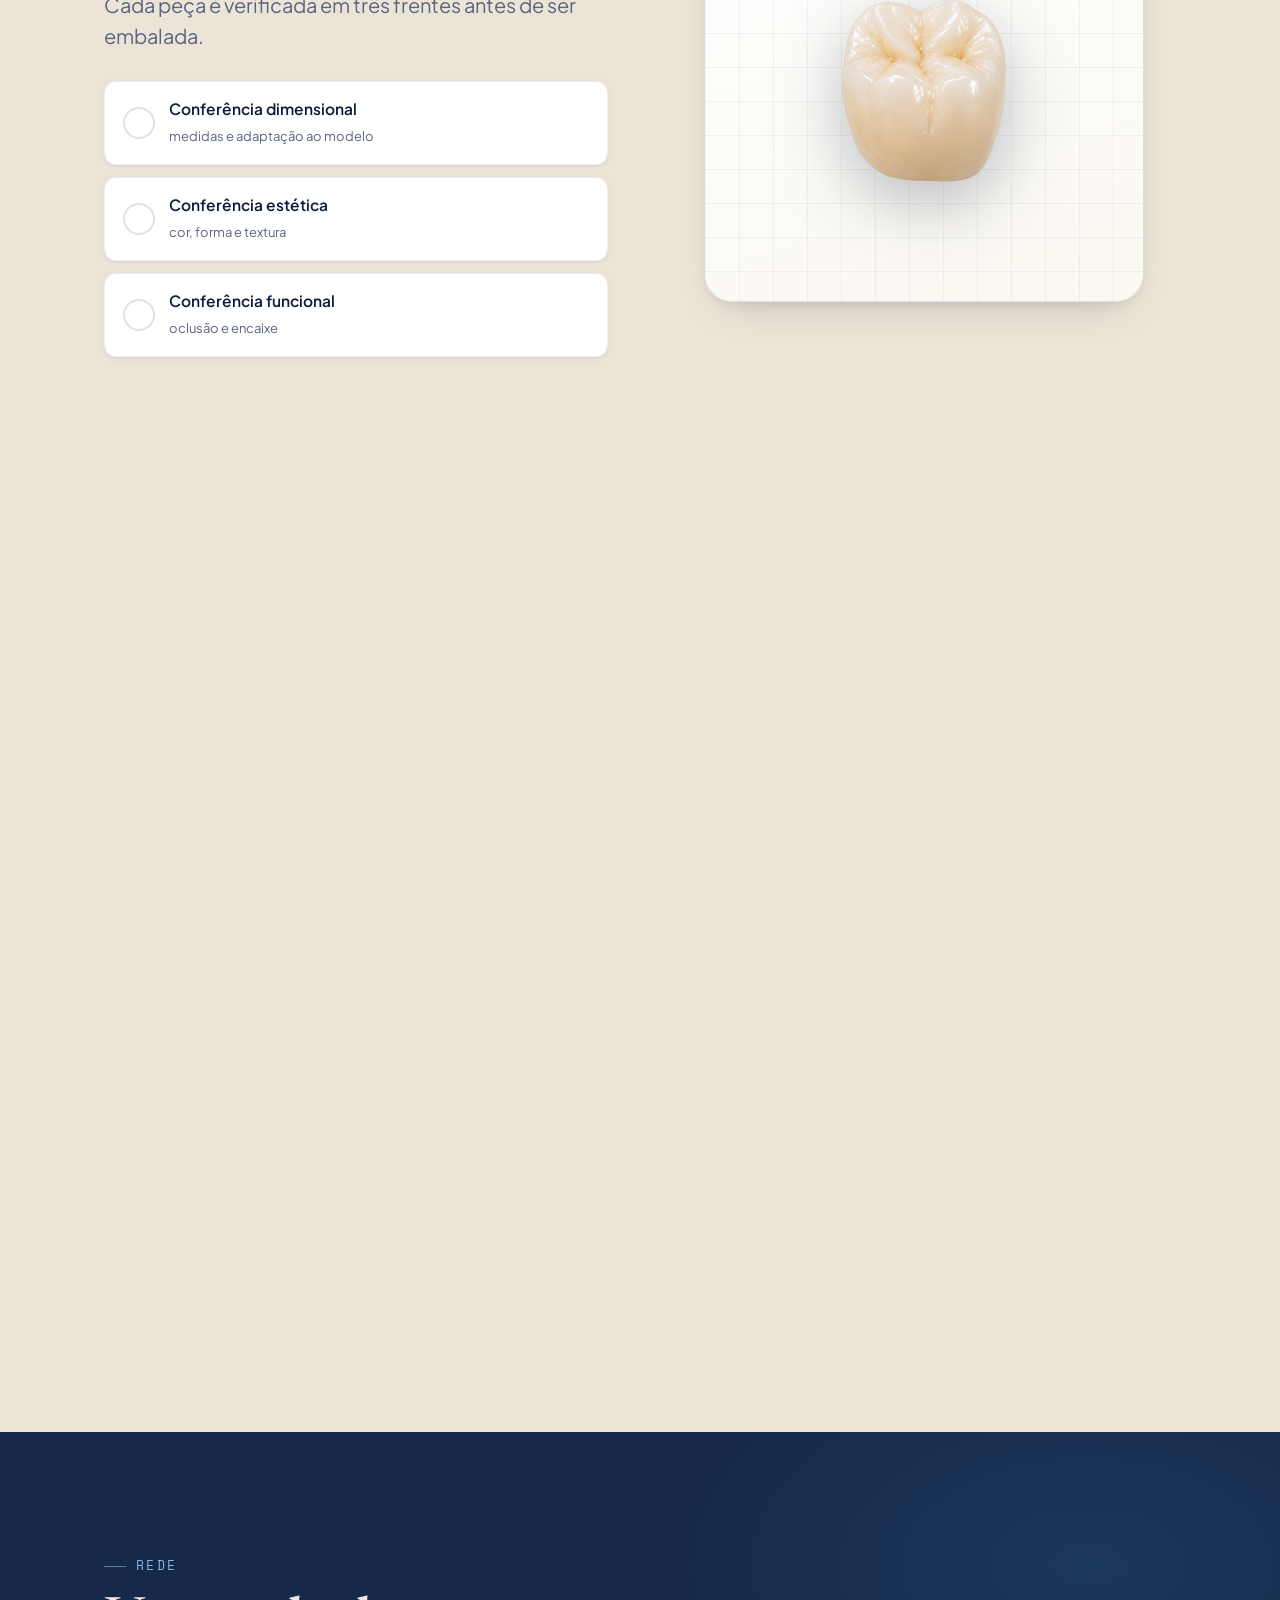
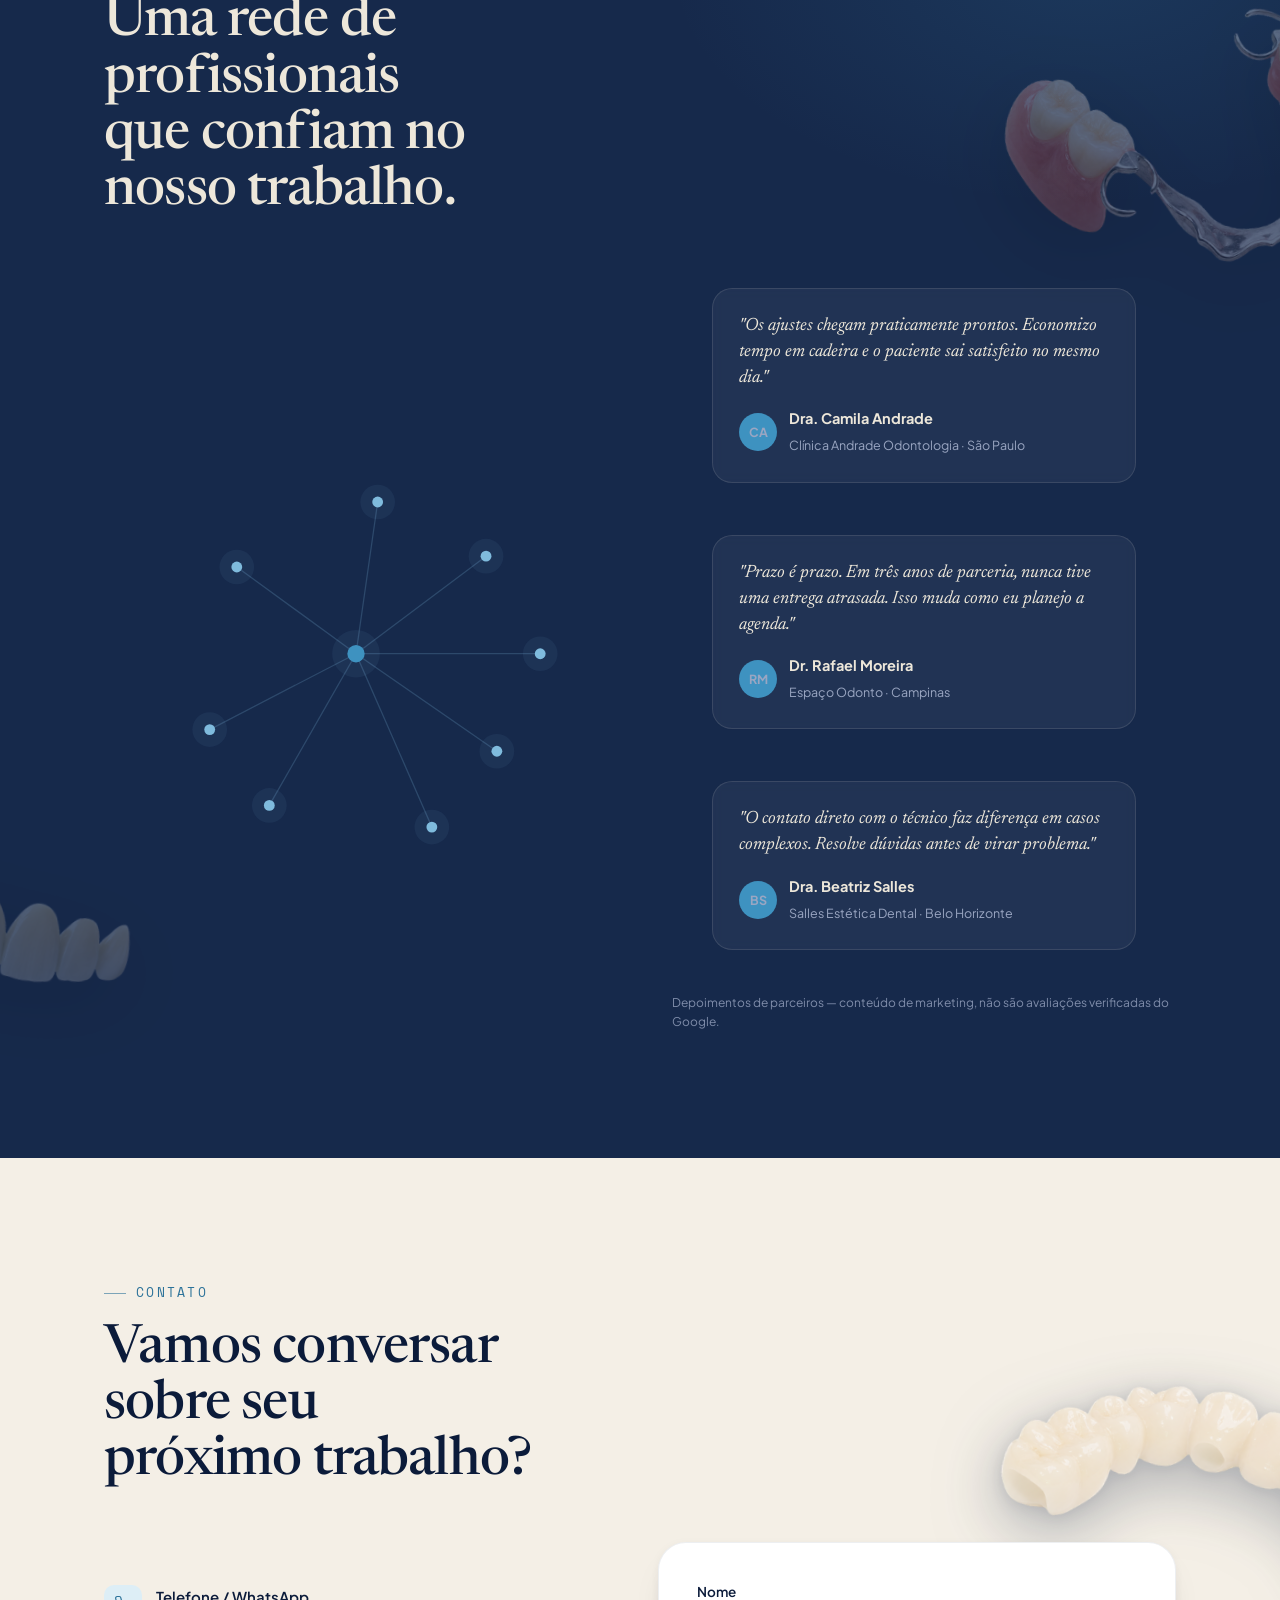
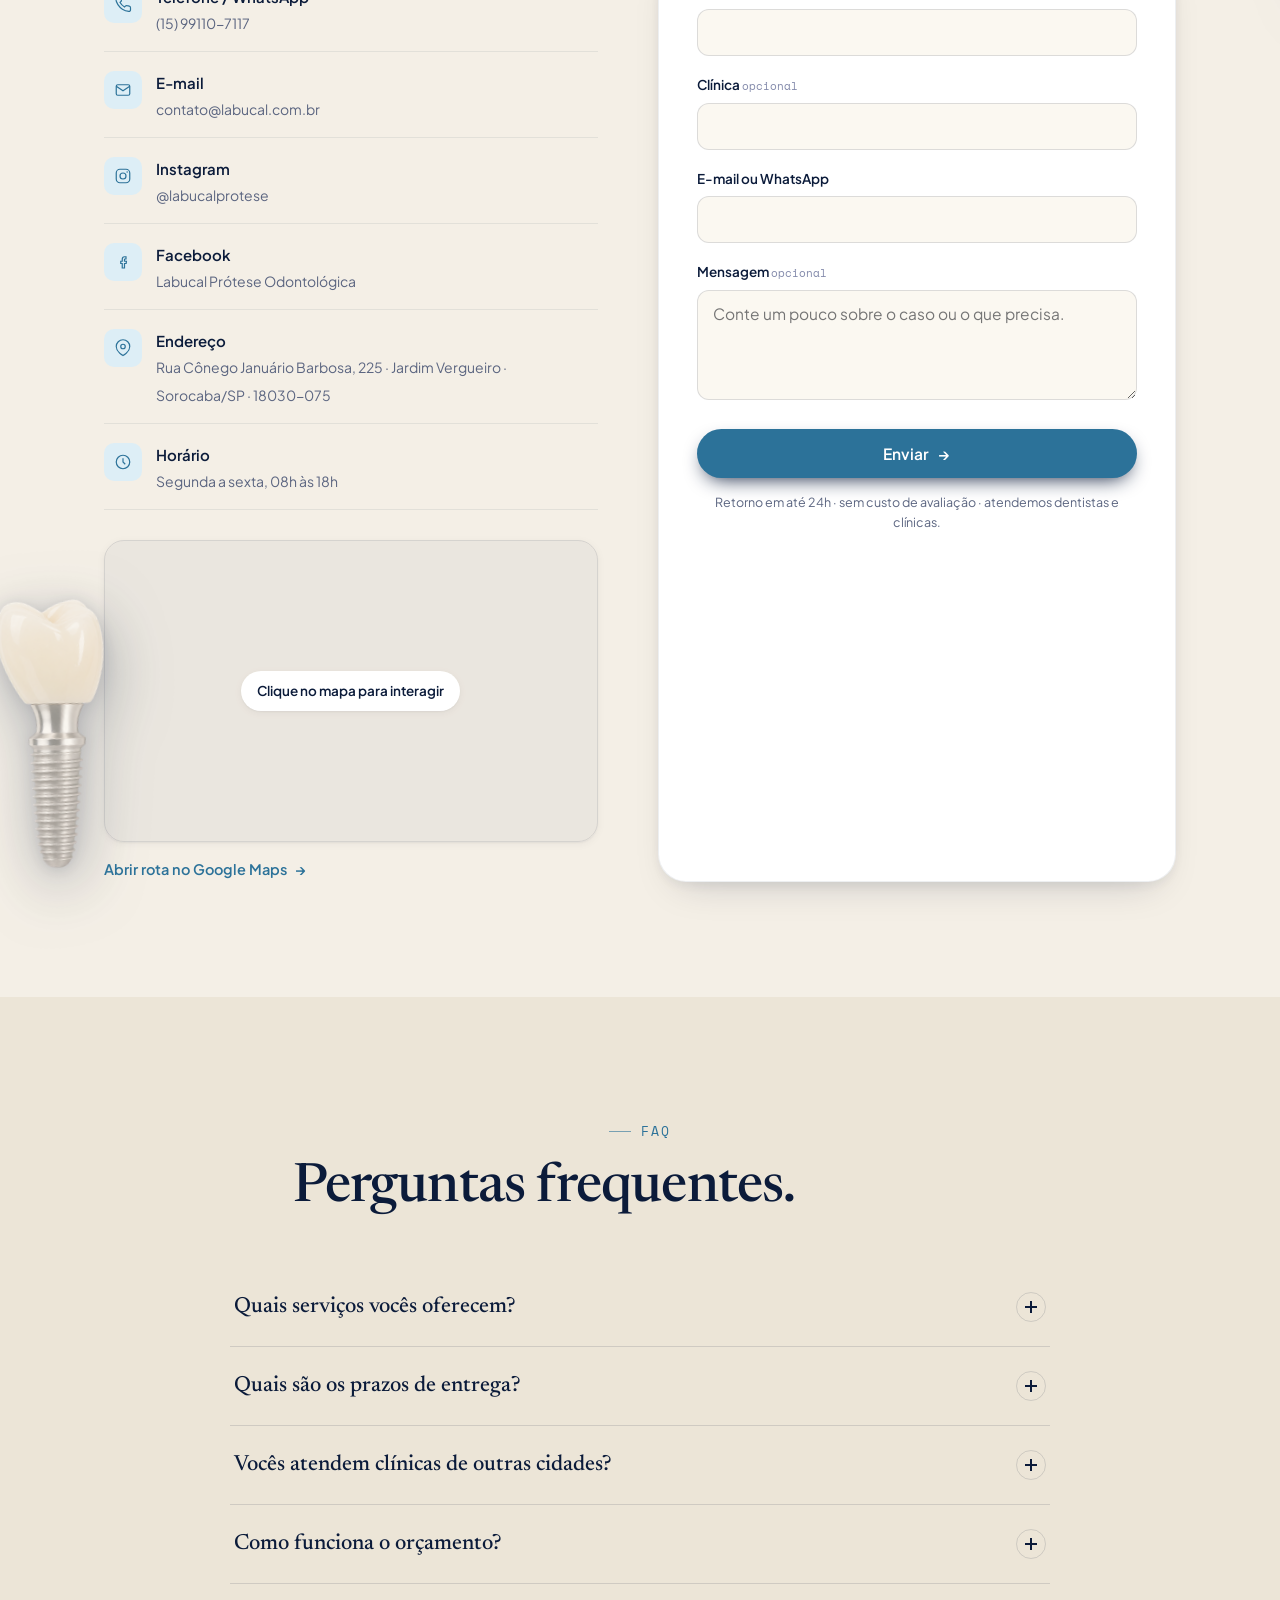
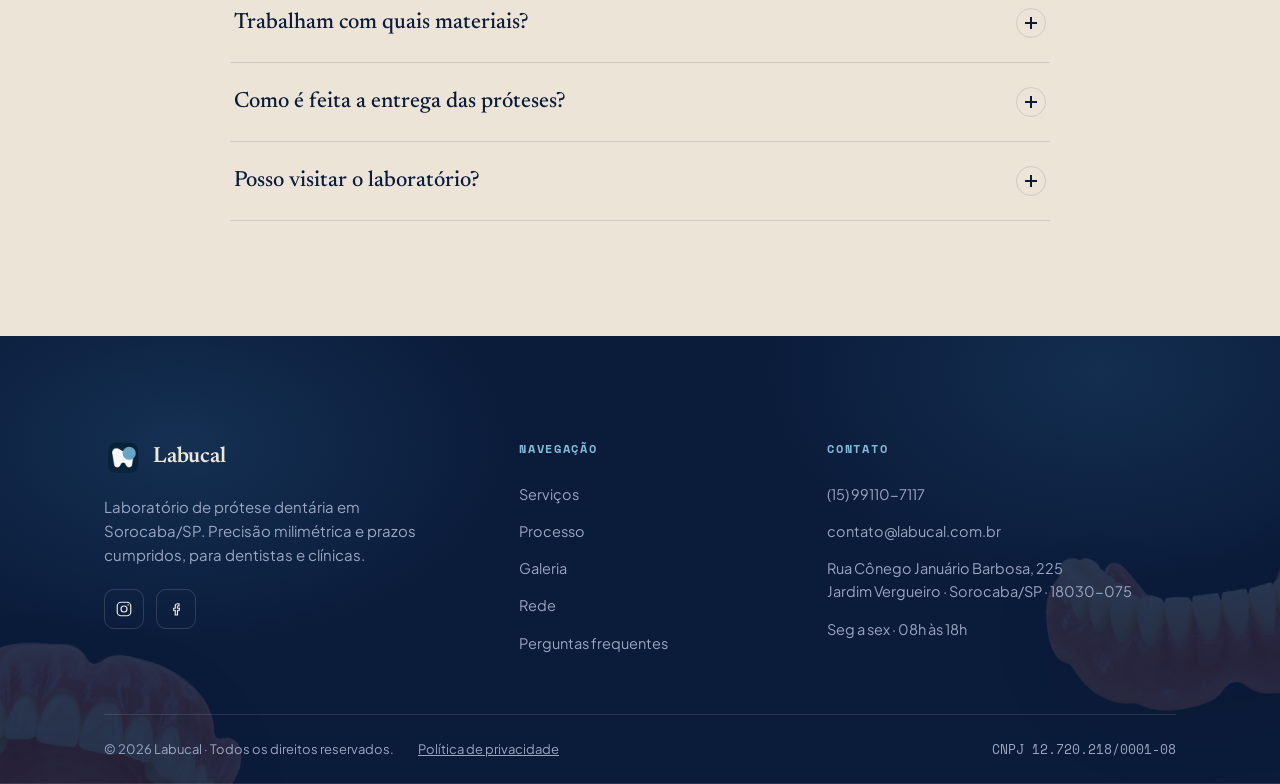
==== commit dc176e51: "chore: atualizar avaliações do Google [skip ci]" ====
--- a/index.html
+++ b/index.html
@@ -75,7 +75,7 @@
     "https://www.facebook.com/labucalprotese",
     "https://www.instagram.com/labucalprotese/"
   ],
-  "aggregateRating": { "@type": "AggregateRating", "ratingValue": "5", "reviewCount": "2" }
+  "aggregateRating": { "@type": "AggregateRating", "ratingValue": "5.0", "reviewCount": "2" }
 }
 </script>
 
